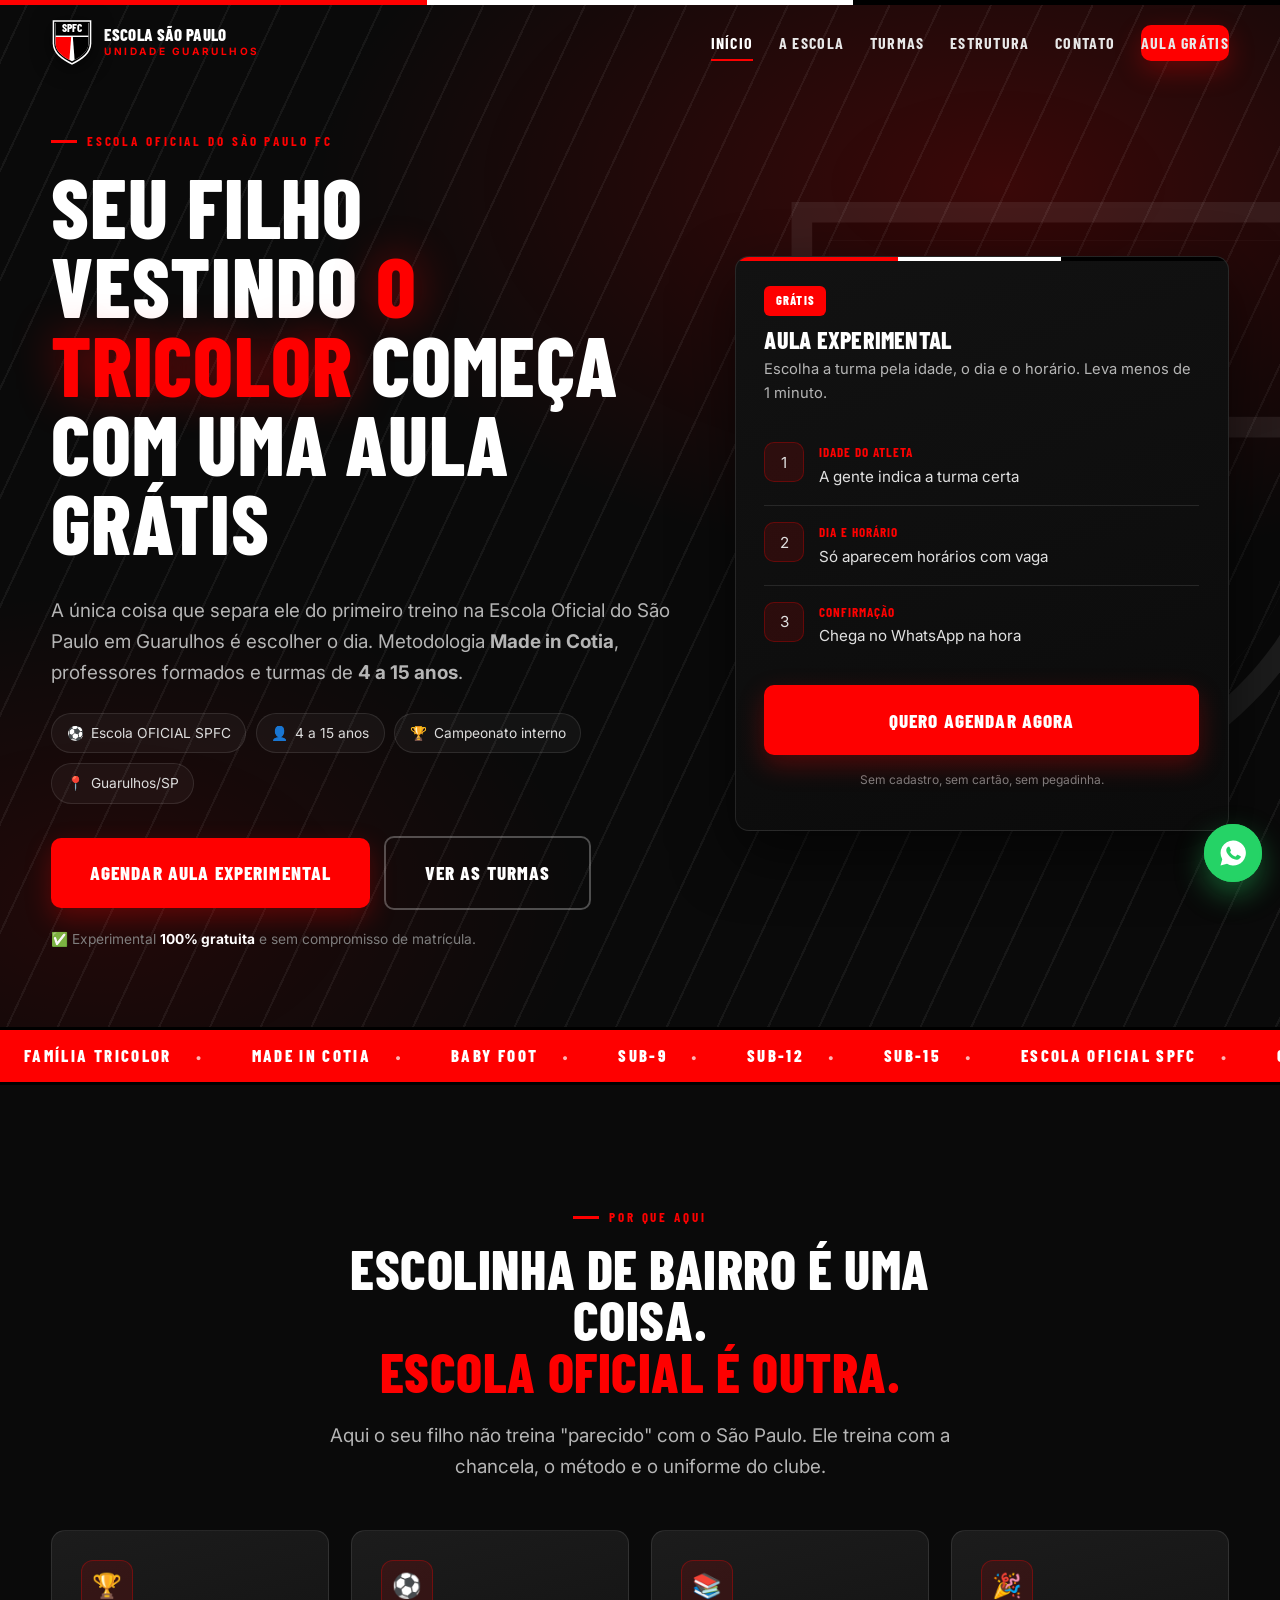
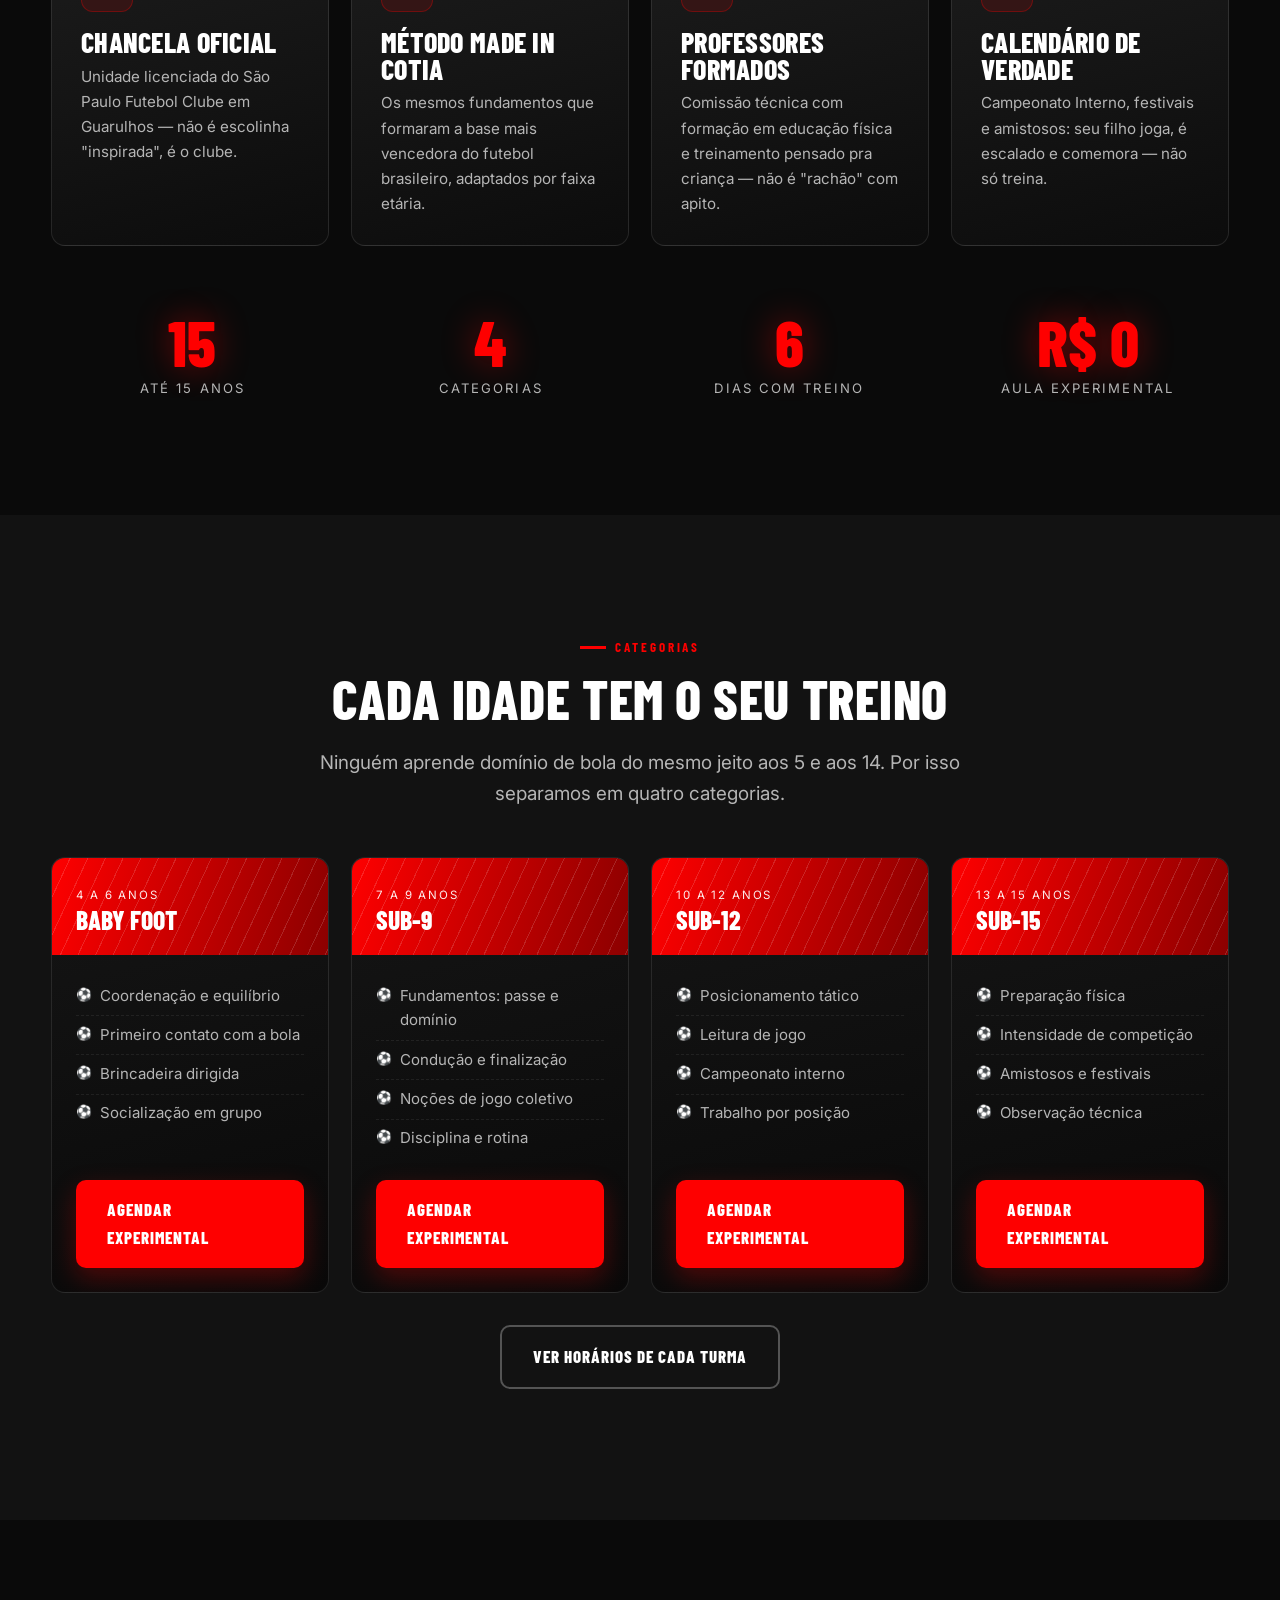
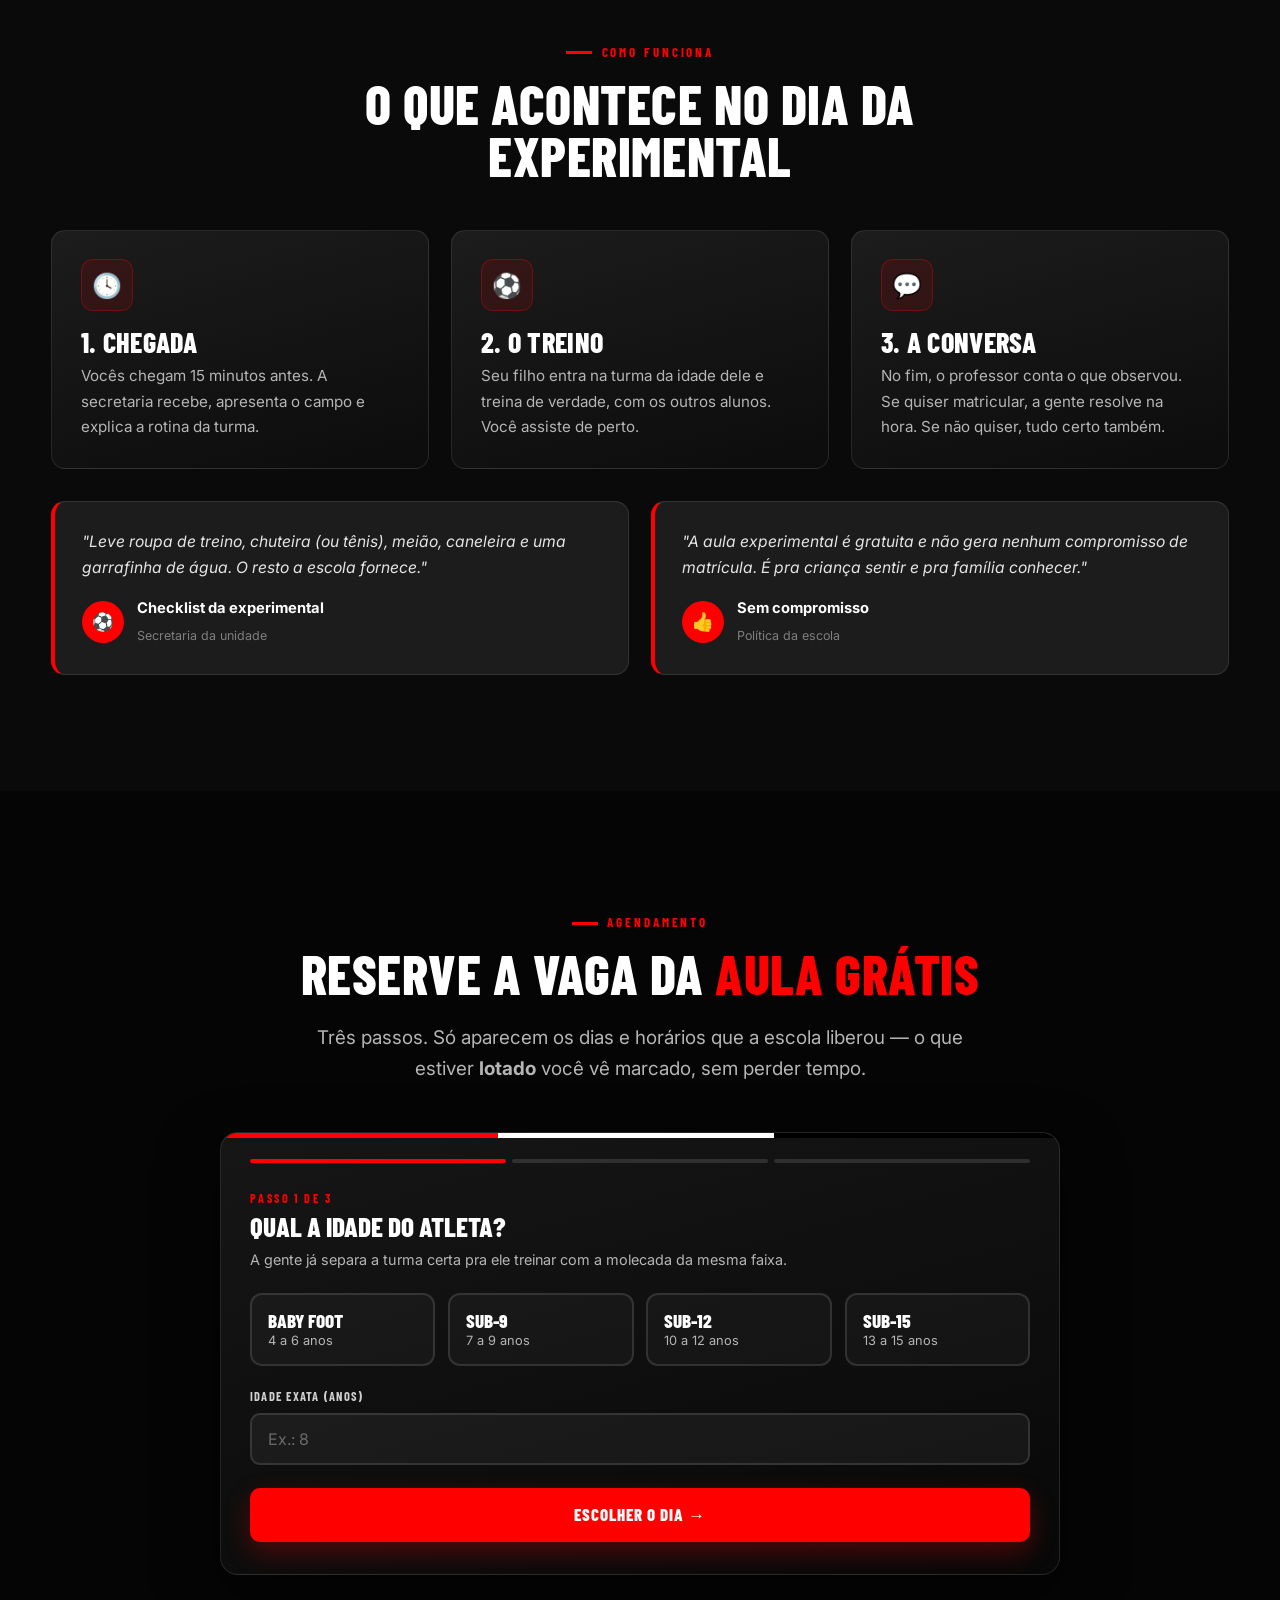
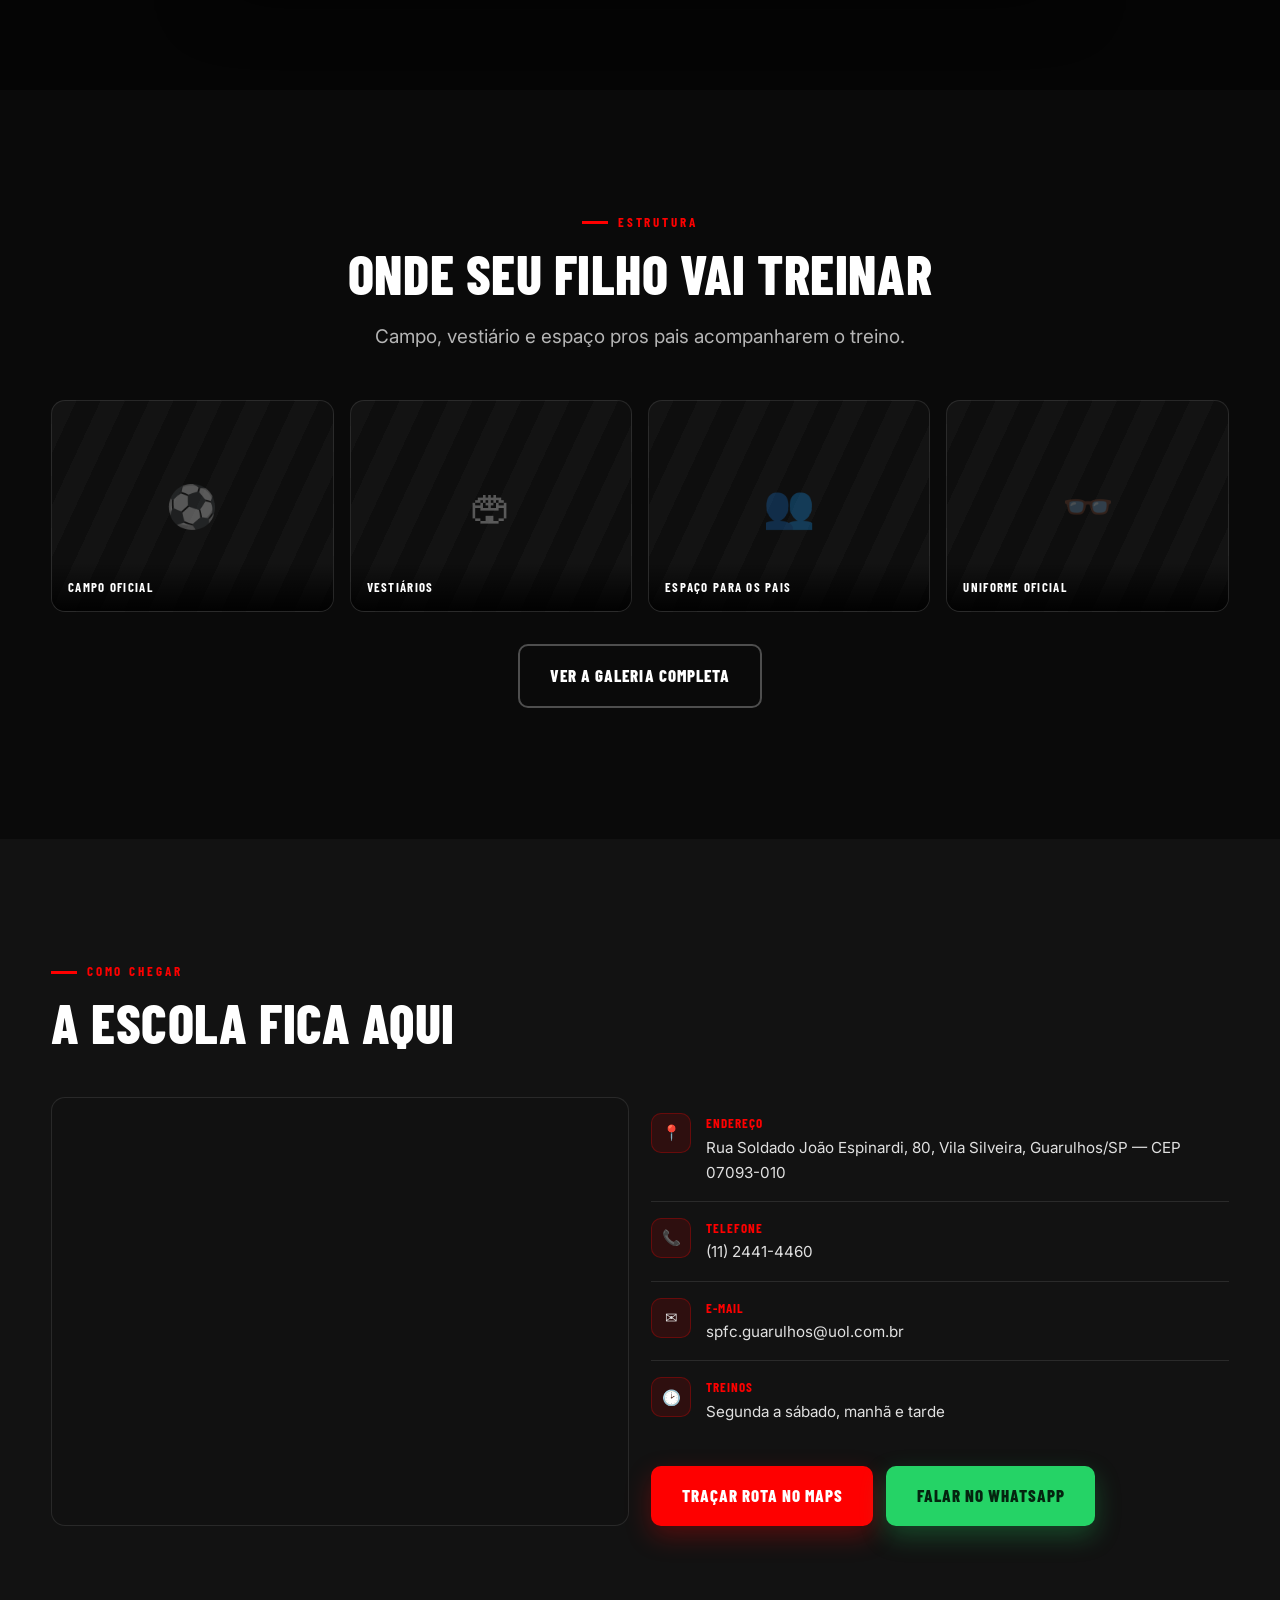
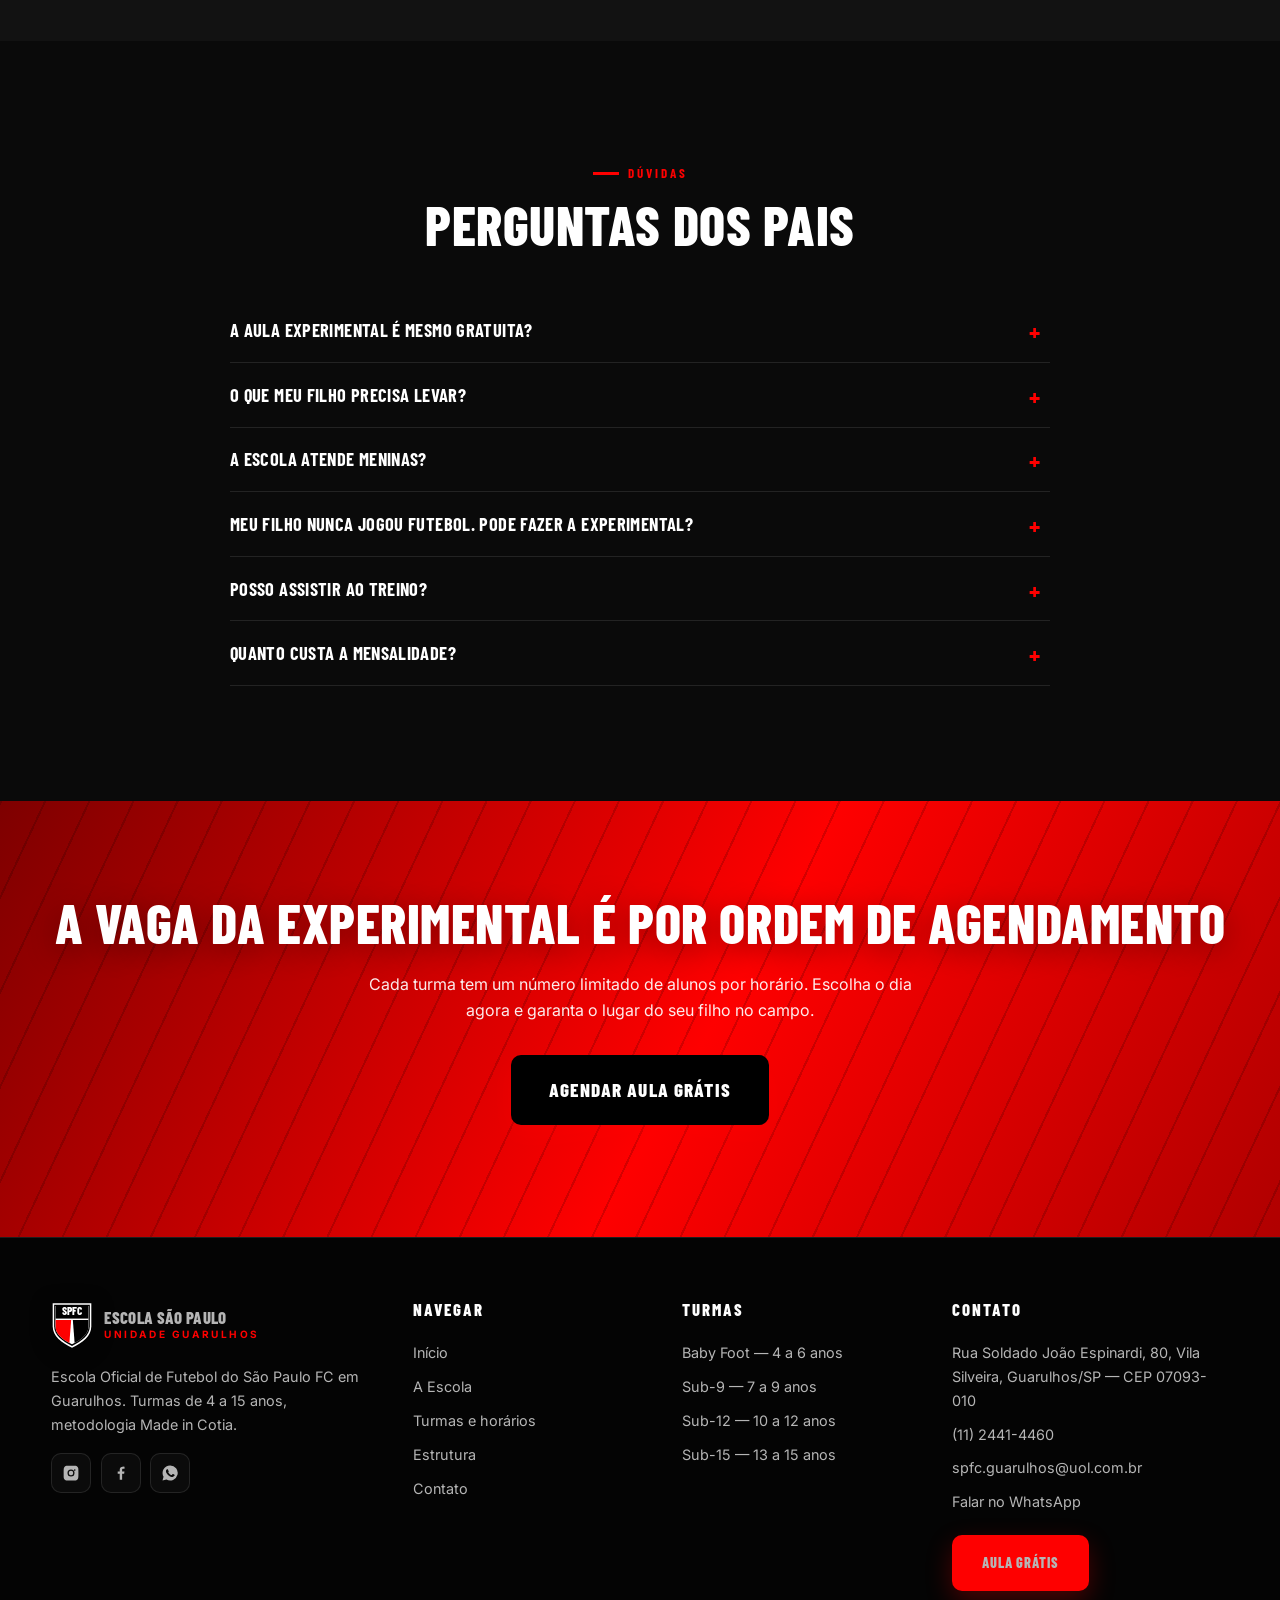
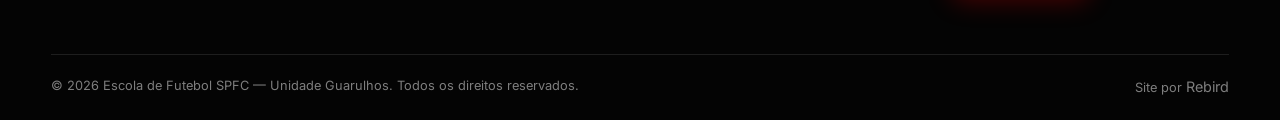
==== index.html @ 755438bb "Site SPFC Guarulhos: LP de conversao + agendamento de aula experimental - Identidade tricolor extrai" ====
<!DOCTYPE html>
<html lang="pt-BR">
<head>
<meta charset="UTF-8">
<meta name="viewport" content="width=device-width, initial-scale=1">
<title>Escola de Futebol SPFC Guarulhos | Aula Experimental Grátis</title>
<meta name="description" content="Escola Oficial de Futebol do São Paulo FC em Guarulhos. Turmas de 4 a 15 anos, metodologia Made in Cotia. Agende a aula experimental gratuita em 1 minuto.">
<link rel="canonical" href="https://spfcguarulhos.com.br/">
<meta name="robots" content="index, follow">
<meta name="theme-color" content="#FE0000">

<meta property="og:type" content="website">
<meta property="og:locale" content="pt_BR">
<meta property="og:site_name" content="Escola de Futebol SPFC — Guarulhos">
<meta property="og:title" content="Aula experimental grátis na Escola Oficial do São Paulo FC">
<meta property="og:description" content="Turmas de 4 a 15 anos em Guarulhos. Agende a experimental gratuita e traga seu filho pra treinar com a metodologia do São Paulo.">
<meta property="og:url" content="https://spfcguarulhos.com.br/">
<meta property="og:image" content="https://spfcguarulhos.com.br/assets/img/og.png">
<meta name="twitter:card" content="summary_large_image">

<link rel="icon" href="assets/img/escudo.svg" type="image/svg+xml">
<link rel="apple-touch-icon" href="assets/img/escudo.svg">

<link rel="preconnect" href="https://fonts.googleapis.com">
<link rel="preconnect" href="https://fonts.gstatic.com" crossorigin>
<link href="https://fonts.googleapis.com/css2?family=Barlow+Condensed:wght@600;700;800&family=Inter:wght@400;500;600;700&display=swap" rel="stylesheet">
<link rel="stylesheet" href="assets/css/style.css">

<script type="application/ld+json">
{
  "@context":"https://schema.org",
  "@type":"SportsActivityLocation",
  "name":"Escola de Futebol SPFC — Unidade Guarulhos",
  "description":"Escola Oficial de Futebol do São Paulo FC em Guarulhos, com turmas de 4 a 15 anos e metodologia Made in Cotia.",
  "url":"https://spfcguarulhos.com.br/",
  "image":"https://spfcguarulhos.com.br/assets/img/og.png",
  "address":{"@type":"PostalAddress","streetAddress":"Rua Soldado João Espinardi, 80","addressLocality":"Guarulhos","addressRegion":"SP","postalCode":"07093-010","addressCountry":"BR"},
  "areaServed":"Guarulhos, SP",
  "sameAs":["https://www.instagram.com/spfc.guarulhos/","https://www.facebook.com/spfc.escoladefutebol.3/"],
  "makesOffer":{"@type":"Offer","name":"Aula experimental gratuita","price":"0","priceCurrency":"BRL"}
}
</script>
</head>
<body>

<!-- Escudo SPFC (símbolo reutilizável) -->
<svg width="0" height="0" style="position:absolute" aria-hidden="true" focusable="false"><defs>
<symbol id="crest" viewBox="0 0 200 224">
  <clipPath id="crestIn"><path d="M21 19h158v97c0 37-35 65-79 85-44-20-79-48-79-85V19Z"/></clipPath>
  <path d="M8 6h184v110c0 46-40 78-92 102C48 194 8 162 8 116V6Z" fill="#fff"/>
  <path d="M15 13h170v103c0 41-37 71-85 93-48-22-85-52-85-93V13Z" fill="#000"/>
  <path d="M21 19h158v97c0 37-35 65-79 85-44-20-79-48-79-85V19Z" fill="#fff"/>
  <g clip-path="url(#crestIn)">
    <polygon points="10,86 96,86 84,240 -12,240" fill="#FE0000"/>
    <polygon points="104,86 190,86 212,240 116,240" fill="#000"/>
    <rect x="8" y="10" width="184" height="69" fill="#000"/>
  </g>
  <text x="100" y="64" text-anchor="middle" font-family="Barlow Condensed,Arial Narrow,Impact,sans-serif" font-weight="800" font-size="54" fill="#fff">SPFC</text>
</symbol>
</defs></svg>

<header class="header">
  <div class="tricolor"><i></i><i></i><i></i></div>
  <div class="wrap bar">
    <a class="brand" href="index.html" aria-label="Escola de Futebol SPFC Guarulhos">
      <svg viewBox="0 0 200 224" role="img" aria-hidden="true"><use href="#crest"/></svg>
      <span><b>Escola São Paulo</b><small>Unidade Guarulhos</small></span>
    </a>
    <nav class="nav" id="nav">
      <a href="index.html" aria-current="page">Início</a>
      <a href="a-escola.html">A Escola</a>
      <a href="turmas.html">Turmas</a>
      <a href="estrutura.html">Estrutura</a>
      <a href="contato.html">Contato</a>
      <a class="btn" href="#agendar">Aula grátis</a>
    </nav>
    <button class="burger" aria-label="Abrir menu" aria-expanded="false" aria-controls="nav"><span></span><span></span><span></span></button>
  </div>
</header>

<!-- ================= HERO ================= -->
<section class="hero">
  <div class="hero-stripes"></div>
  <svg class="hero-crest" viewBox="0 0 200 224" aria-hidden="true"><use href="#crest"/></svg>
  <div class="wrap">
    <div>
      <span class="eyebrow">Escola oficial do São Paulo FC</span>
      <h1 data-split>Seu filho vestindo <span class="hl">o tricolor</span> começa com uma aula grátis</h1>
      <p class="lead">A única coisa que separa ele do primeiro treino na Escola Oficial do São Paulo em Guarulhos é escolher o dia. Metodologia <b>Made in Cotia</b>, professores formados e turmas de <b>4 a 15 anos</b>.</p>
      <div class="hero-badges">
        <span class="badge"><b>&#9917;</b> Escola OFICIAL SPFC</span>
        <span class="badge"><b>&#128100;</b> 4 a 15 anos</span>
        <span class="badge"><b>&#127942;</b> Campeonato interno</span>
        <span class="badge"><b>&#128205;</b> <span data-fill="cidade">Guarulhos/SP</span></span>
      </div>
      <div class="hero-cta">
        <a class="btn btn-lg btn-pulse" href="#agendar">Agendar aula experimental</a>
        <a class="btn btn-ghost btn-lg" href="turmas.html">Ver as turmas</a>
      </div>
      <p class="hero-note">&#9989; Experimental <b style="color:#fff">100% gratuita</b> e sem compromisso de matrícula.</p>
    </div>

    <aside class="quickcard rv">
      <span class="free-tag">Grátis</span>
      <h3>Aula experimental</h3>
      <p class="sub">Escolha a turma pela idade, o dia e o horário. Leva menos de 1 minuto.</p>
      <ul class="info-list" style="margin-bottom:1.3rem">
        <li><span class="ic">1</span><span><b>Idade do atleta</b><span>A gente indica a turma certa</span></span></li>
        <li><span class="ic">2</span><span><b>Dia e horário</b><span>Só aparecem horários com vaga</span></span></li>
        <li><span class="ic">3</span><span><b>Confirmação</b><span>Chega no WhatsApp na hora</span></span></li>
      </ul>
      <a class="btn btn-block btn-lg" href="#agendar">Quero agendar agora</a>
      <p class="privacy">Sem cadastro, sem cartão, sem pegadinha.</p>
    </aside>
  </div>
</section>

<div class="marquee" aria-hidden="true"><div>
  <span>Família Tricolor</span><span>Made in Cotia</span><span>Baby Foot</span><span>Sub-9</span><span>Sub-12</span><span>Sub-15</span><span>Escola Oficial SPFC</span><span>Guarulhos</span>
</div></div>

<!-- ================= POR QUE ================= -->
<section class="section" id="escola">
  <div class="wrap">
    <div class="head center rv">
      <span class="eyebrow">Por que aqui</span>
      <h2>Escolinha de bairro é uma coisa.<br><span class="txt-red">Escola oficial é outra.</span></h2>
      <p class="lead">Aqui o seu filho não treina "parecido" com o São Paulo. Ele treina com a chancela, o método e o uniforme do clube.</p>
    </div>
    <div class="grid g-4">
      <article class="card rv"><div class="ico">&#127942;</div><h3>Chancela oficial</h3><p>Unidade licenciada do São Paulo Futebol Clube em Guarulhos — não é escolinha "inspirada", é o clube.</p></article>
      <article class="card rv rv-d1"><div class="ico">&#9917;</div><h3>Método Made in Cotia</h3><p>Os mesmos fundamentos que formaram a base mais vencedora do futebol brasileiro, adaptados por faixa etária.</p></article>
      <article class="card rv rv-d2"><div class="ico">&#128218;</div><h3>Professores formados</h3><p>Comissão técnica com formação em educação física e treinamento pensado pra criança — não é "rachão" com apito.</p></article>
      <article class="card rv rv-d3"><div class="ico">&#127881;</div><h3>Calendário de verdade</h3><p>Campeonato Interno, festivais e amistosos: seu filho joga, é escalado e comemora — não só treina.</p></article>
    </div>

    <div class="stats mt-2 rv" style="margin-top:4rem">
      <div class="stat"><b data-count="15" data-suffix="">15</b><span>Até 15 anos</span></div>
      <div class="stat"><b data-count="4">4</b><span>Categorias</span></div>
      <div class="stat"><b data-count="6">6</b><span>Dias com treino</span></div>
      <div class="stat"><b>R$ 0</b><span>Aula experimental</span></div>
    </div>
  </div>
</section>

<!-- ================= TURMAS ================= -->
<section class="section section-alt" id="turmas">
  <div class="wrap">
    <div class="head center rv">
      <span class="eyebrow">Categorias</span>
      <h2>Cada idade tem o seu treino</h2>
      <p class="lead">Ninguém aprende domínio de bola do mesmo jeito aos 5 e aos 14. Por isso separamos em quatro categorias.</p>
    </div>
    <div class="grid g-4">
      <article class="turma rv">
        <div class="turma-top"><small>4 a 6 anos</small><b>Baby Foot</b></div>
        <div class="turma-body"><ul>
          <li>Coordenação e equilíbrio</li><li>Primeiro contato com a bola</li><li>Brincadeira dirigida</li><li>Socialização em grupo</li>
        </ul></div>
        <div class="turma-foot"><a class="btn btn-block" href="#agendar">Agendar experimental</a></div>
      </article>
      <article class="turma rv rv-d1">
        <div class="turma-top"><small>7 a 9 anos</small><b>Sub-9</b></div>
        <div class="turma-body"><ul>
          <li>Fundamentos: passe e domínio</li><li>Condução e finalização</li><li>Noções de jogo coletivo</li><li>Disciplina e rotina</li>
        </ul></div>
        <div class="turma-foot"><a class="btn btn-block" href="#agendar">Agendar experimental</a></div>
      </article>
      <article class="turma rv rv-d2">
        <div class="turma-top"><small>10 a 12 anos</small><b>Sub-12</b></div>
        <div class="turma-body"><ul>
          <li>Posicionamento tático</li><li>Leitura de jogo</li><li>Campeonato interno</li><li>Trabalho por posição</li>
        </ul></div>
        <div class="turma-foot"><a class="btn btn-block" href="#agendar">Agendar experimental</a></div>
      </article>
      <article class="turma rv rv-d3">
        <div class="turma-top"><small>13 a 15 anos</small><b>Sub-15</b></div>
        <div class="turma-body"><ul>
          <li>Preparação física</li><li>Intensidade de competição</li><li>Amistosos e festivais</li><li>Observação técnica</li>
        </ul></div>
        <div class="turma-foot"><a class="btn btn-block" href="#agendar">Agendar experimental</a></div>
      </article>
    </div>
    <p class="center rv" style="margin-top:2rem"><a href="turmas.html" class="btn btn-ghost">Ver horários de cada turma</a></p>
  </div>
</section>

<!-- ================= COMO FUNCIONA ================= -->
<section class="section">
  <div class="wrap">
    <div class="head center rv">
      <span class="eyebrow">Como funciona</span>
      <h2>O que acontece no dia da experimental</h2>
    </div>
    <div class="grid g-3">
      <article class="card rv"><div class="ico">&#128339;</div><h3>1. Chegada</h3><p>Vocês chegam 15 minutos antes. A secretaria recebe, apresenta o campo e explica a rotina da turma.</p></article>
      <article class="card rv rv-d1"><div class="ico">&#9917;</div><h3>2. O treino</h3><p>Seu filho entra na turma da idade dele e treina de verdade, com os outros alunos. Você assiste de perto.</p></article>
      <article class="card rv rv-d2"><div class="ico">&#128172;</div><h3>3. A conversa</h3><p>No fim, o professor conta o que observou. Se quiser matricular, a gente resolve na hora. Se não quiser, tudo certo também.</p></article>
    </div>
    <div class="grid g-2 rv" style="margin-top:2rem">
      <div class="quote"><p>"Leve roupa de treino, chuteira (ou tênis), meião, caneleira e uma garrafinha de água. O resto a escola fornece."</p><footer><span class="av">&#9917;</span><span><b>Checklist da experimental</b><small>Secretaria da unidade</small></span></footer></div>
      <div class="quote"><p>"A aula experimental é gratuita e não gera nenhum compromisso de matrícula. É pra criança sentir e pra família conhecer."</p><footer><span class="av">&#128077;</span><span><b>Sem compromisso</b><small>Política da escola</small></span></footer></div>
    </div>
  </div>
</section>

<!-- ================= AGENDAMENTO ================= -->
<section class="section section-black" id="agendar">
  <div class="wrap">
    <div class="head center rv">
      <span class="eyebrow">Agendamento</span>
      <h2>Reserve a vaga da <span class="txt-red">aula grátis</span></h2>
      <p class="lead">Três passos. Só aparecem os dias e horários que a escola liberou — o que estiver <b>lotado</b> você vê marcado, sem perder tempo.</p>
    </div>
    <div class="booking rv" data-booking></div>
  </div>
</section>

<!-- ================= ESTRUTURA ================= -->
<section class="section">
  <div class="wrap">
    <div class="head center rv">
      <span class="eyebrow">Estrutura</span>
      <h2>Onde seu filho vai treinar</h2>
      <p class="lead">Campo, vestiário e espaço pros pais acompanharem o treino.</p>
    </div>
    <div class="gal rv">
      <figure><span class="ph">&#9917;</span><figcaption>Campo oficial</figcaption></figure>
      <figure><span class="ph">&#127967;</span><figcaption>Vestiários</figcaption></figure>
      <figure><span class="ph">&#128101;</span><figcaption>Espaço para os pais</figcaption></figure>
      <figure><span class="ph">&#128083;</span><figcaption>Uniforme oficial</figcaption></figure>
    </div>
    <p class="center rv" style="margin-top:2rem"><a href="estrutura.html" class="btn btn-ghost">Ver a galeria completa</a></p>
  </div>
</section>

<!-- ================= COMO CHEGAR ================= -->
<section class="section section-alt" id="chegar">
  <div class="wrap">
    <div class="head rv">
      <span class="eyebrow">Como chegar</span>
      <h2>A escola fica aqui</h2>
    </div>
    <div class="grid g-2 rv">
      <div class="map-box" data-map></div>
      <div>
        <ul class="info-list">
          <li><span class="ic">&#128205;</span><span><b>Endereço</b><span data-fill="endereco-full"></span></span></li>
          <li><span class="ic">&#128222;</span><span><b>Telefone</b><span data-fill="telefone"></span></span></li>
          <li><span class="ic">&#9993;</span><span><b>E-mail</b><span data-fill="email"></span></span></li>
          <li><span class="ic">&#128337;</span><span><b>Treinos</b><span>Segunda a sábado, manhã e tarde</span></span></li>
        </ul>
        <div style="display:flex;gap:.8rem;flex-wrap:wrap;margin-top:1.6rem">
          <a class="btn" data-href="maps" target="_blank" rel="noopener">Traçar rota no Maps</a>
          <a class="btn btn-wa" data-wa="Olá! Vim pelo site e quero saber como chegar na escola." target="_blank" rel="noopener">Falar no WhatsApp</a>
        </div>
      </div>
    </div>
  </div>
</section>

<!-- ================= FAQ ================= -->
<section class="section">
  <div class="wrap" style="max-width:820px">
    <div class="head center rv">
      <span class="eyebrow">Dúvidas</span>
      <h2>Perguntas dos pais</h2>
    </div>
    <div class="rv">
      <div class="faq-item"><button class="faq-q" aria-expanded="false">A aula experimental é mesmo gratuita?</button><div class="faq-a"><p>É. Você não paga nada pela experimental e não precisa se matricular depois. A ideia é a criança sentir o treino e a família conhecer a estrutura antes de decidir.</p></div></div>
      <div class="faq-item"><button class="faq-q" aria-expanded="false">O que meu filho precisa levar?</button><div class="faq-a"><p>Roupa de treino, chuteira (ou tênis, se ainda não tiver), meião, caneleira e uma garrafinha de água. Cheguem 15 minutos antes do horário marcado.</p></div></div>
      <div class="faq-item"><button class="faq-q" aria-expanded="false">A escola atende meninas?</button><div class="faq-a"><p>Sim. As turmas são mistas por faixa etária, de 4 a 15 anos.</p></div></div>
      <div class="faq-item"><button class="faq-q" aria-expanded="false">Meu filho nunca jogou futebol. Pode fazer a experimental?</button><div class="faq-a"><p>Pode e deve. Boa parte dos alunos começa do zero — principalmente no Baby Foot e no Sub-9. O treino é adaptado ao nível de cada turma.</p></div></div>
      <div class="faq-item"><button class="faq-q" aria-expanded="false">Posso assistir ao treino?</button><div class="faq-a"><p>Sim, existe espaço reservado para os responsáveis acompanharem. No dia da experimental a gente recomenda que você fique — depois o professor conversa com você sobre o que observou.</p></div></div>
      <div class="faq-item"><button class="faq-q" aria-expanded="false">Quanto custa a mensalidade?</button><div class="faq-a"><p>Os valores e planos são apresentados na secretaria, junto com os horários disponíveis para a turma do seu filho. Chame no WhatsApp que a gente te passa tudo direitinho.</p></div></div>
    </div>
  </div>
</section>

<!-- ================= CTA FINAL ================= -->
<section class="cta-final">
  <div class="wrap rv">
    <h2>A vaga da experimental é por ordem de agendamento</h2>
    <p>Cada turma tem um número limitado de alunos por horário. Escolha o dia agora e garanta o lugar do seu filho no campo.</p>
    <p style="margin-top:2rem"><a class="btn btn-lg" style="background:#000" href="#agendar">Agendar aula grátis</a></p>
  </div>
</section>

<!-- ================= FOOTER ================= -->
<footer class="footer">
  <div class="wrap">
    <div class="footer-grid">
      <div>
        <a class="brand" href="index.html" style="margin-bottom:1rem">
          <svg viewBox="0 0 200 224" aria-hidden="true"><use href="#crest"/></svg>
          <span><b>Escola São Paulo</b><small>Unidade Guarulhos</small></span>
        </a>
        <p>Escola Oficial de Futebol do São Paulo FC em Guarulhos. Turmas de 4 a 15 anos, metodologia Made in Cotia.</p>
        <div class="socials">
          <a data-href="instagram" target="_blank" rel="noopener" aria-label="Instagram"><svg viewBox="0 0 24 24"><path d="M12 2.2c3.2 0 3.6 0 4.9.1 1.2.1 1.8.2 2.2.4.6.2 1 .5 1.4.9.4.4.7.8.9 1.4.2.4.4 1 .4 2.2.1 1.3.1 1.7.1 4.9s0 3.6-.1 4.9c-.1 1.2-.2 1.8-.4 2.2-.2.6-.5 1-.9 1.4-.4.4-.8.7-1.4.9-.4.2-1 .4-2.2.4-1.3.1-1.7.1-4.9.1s-3.6 0-4.9-.1c-1.2-.1-1.8-.2-2.2-.4-.6-.2-1-.5-1.4-.9-.4-.4-.7-.8-.9-1.4-.2-.4-.4-1-.4-2.2C2.2 15.6 2.2 15.2 2.2 12s0-3.6.1-4.9c.1-1.2.2-1.8.4-2.2.2-.6.5-1 .9-1.4.4-.4.8-.7 1.4-.9.4-.2 1-.4 2.2-.4C8.4 2.2 8.8 2.2 12 2.2zm0 5.1A4.7 4.7 0 1 0 16.7 12 4.7 4.7 0 0 0 12 7.3zm0 7.7A3 3 0 1 1 15 12a3 3 0 0 1-3 3zm5-8a1.1 1.1 0 1 0 1.1 1.1A1.1 1.1 0 0 0 17 7z"/></svg></a>
          <a data-href="facebook" target="_blank" rel="noopener" aria-label="Facebook"><svg viewBox="0 0 24 24"><path d="M13.5 21v-8h2.7l.4-3.1h-3.1V7.9c0-.9.25-1.5 1.55-1.5h1.65V3.6A22 22 0 0 0 14.3 3.5c-2.4 0-4 1.45-4 4.1v2.3H7.6V13h2.7v8z"/></svg></a>
          <a data-wa="Olá! Vim pelo site e quero agendar a aula experimental." target="_blank" rel="noopener" aria-label="WhatsApp"><svg viewBox="0 0 24 24"><path d="M12 2a10 10 0 0 0-8.6 15L2 22l5.2-1.4A10 10 0 1 0 12 2zm5.4 14.1c-.2.6-1.3 1.2-1.8 1.2s-1.1.3-3.6-.8-4-3.6-4.2-3.8-1.2-1.6-1.2-3 .8-2.1 1-2.4.5-.3.7-.3h.5c.2 0 .4 0 .6.5s.8 2 .9 2.1.1.3 0 .5-.2.4-.4.6-.3.4-.1.7.7 1.2 1.6 2c1.1.9 2 1.2 2.3 1.3s.4.1.6-.1.7-.8.9-1.1.4-.2.6-.1 1.6.8 1.9.9.4.2.5.3 0 .6-.2 1.2z"/></svg></a>
        </div>
      </div>
      <div>
        <h4>Navegar</h4>
        <ul>
          <li><a href="index.html">Início</a></li>
          <li><a href="a-escola.html">A Escola</a></li>
          <li><a href="turmas.html">Turmas e horários</a></li>
          <li><a href="estrutura.html">Estrutura</a></li>
          <li><a href="contato.html">Contato</a></li>
        </ul>
      </div>
      <div>
        <h4>Turmas</h4>
        <ul>
          <li><a href="turmas.html#baby">Baby Foot — 4 a 6 anos</a></li>
          <li><a href="turmas.html#sub9">Sub-9 — 7 a 9 anos</a></li>
          <li><a href="turmas.html#sub12">Sub-12 — 10 a 12 anos</a></li>
          <li><a href="turmas.html#sub15">Sub-15 — 13 a 15 anos</a></li>
        </ul>
      </div>
      <div>
        <h4>Contato</h4>
        <ul>
          <li><span data-fill="endereco-full"></span></li>
          <li><a data-href="tel"><span data-fill="telefone"></span></a></li>
          <li><a data-href="email"><span data-fill="email"></span></a></li>
          <li><a data-wa="Olá! Vim pelo site da escola." target="_blank" rel="noopener">Falar no WhatsApp</a></li>
        </ul>
        <p style="margin-top:1rem"><a class="btn" href="#agendar">Aula grátis</a></p>
      </div>
    </div>
    <div class="copy">
      <span>&copy; <span data-fill="ano"></span> Escola de Futebol SPFC — Unidade Guarulhos. Todos os direitos reservados.</span>
      <span>Site por <a href="https://rebird.com.br" target="_blank" rel="noopener">Rebird</a></span>
    </div>
  </div>
</footer>

<a class="wa-float" data-wa="Olá! Vim pelo site e quero agendar a aula experimental gratuita." target="_blank" rel="noopener" aria-label="Falar no WhatsApp">
  <svg viewBox="0 0 24 24"><path d="M12 2a10 10 0 0 0-8.6 15L2 22l5.2-1.4A10 10 0 1 0 12 2zm5.4 14.1c-.2.6-1.3 1.2-1.8 1.2s-1.1.3-3.6-.8-4-3.6-4.2-3.8-1.2-1.6-1.2-3 .8-2.1 1-2.4.5-.3.7-.3h.5c.2 0 .4 0 .6.5s.8 2 .9 2.1.1.3 0 .5-.2.4-.4.6-.3.4-.1.7.7 1.2 1.6 2c1.1.9 2 1.2 2.3 1.3s.4.1.6-.1.7-.8.9-1.1.4-.2.6-.1 1.6.8 1.9.9.4.2.5.3 0 .6-.2 1.2z"/></svg>
</a>

<script src="assets/js/config.js"></script>
<script src="assets/js/main.js"></script>
<script src="assets/js/booking.js"></script>
</body>
</html>
---- assets/css/style.css ----
/* ============================================================
   ESCOLA DE FUTEBOL SPFC — UNIDADE GUARULHOS
   Identidade tricolor: vermelho #FE0000 / branco / preto
   ============================================================ */

:root{
  --red:#FE0000;
  --red-dark:#C40000;
  --red-glow:rgba(254,0,0,.45);
  --black:#000000;
  --ink:#0A0A0A;
  --ink-2:#121212;
  --ink-3:#1C1C1C;
  --line:rgba(255,255,255,.10);
  --white:#FFFFFF;
  --mute:#B5B5B5;
  --mute-2:#7E7E7E;
  --ok:#22C55E;

  --ff-display:"Barlow Condensed","Arial Narrow",Impact,sans-serif;
  --ff-body:Inter,-apple-system,"Segoe UI",Roboto,Arial,sans-serif;

  --wrap:1180px;
  --r:14px;
  --r-sm:10px;
  --shadow:0 24px 60px rgba(0,0,0,.55);
  --header-h:76px;
}

*{box-sizing:border-box}
html{scroll-behavior:smooth}
body{
  margin:0;
  background:var(--ink);
  color:var(--white);
  font-family:var(--ff-body);
  font-size:16px;
  line-height:1.65;
  -webkit-font-smoothing:antialiased;
  overflow-x:hidden;
}
img{max-width:100%;display:block}
a{color:inherit;text-decoration:none}
button{font-family:inherit}
::selection{background:var(--red);color:#fff}

.wrap{width:min(var(--wrap),92vw);margin-inline:auto}
.center{text-align:center}
.mt-2{margin-top:2rem}
.hidden{display:none!important}

/* ---------- Tipografia ---------- */
h1,h2,h3,h4,.display{
  font-family:var(--ff-display);
  font-weight:800;
  text-transform:uppercase;
  line-height:.95;
  letter-spacing:.01em;
  margin:0 0 .4em;
}
h1{font-size:clamp(2.6rem,7vw,5.2rem)}
h2{font-size:clamp(2rem,4.6vw,3.4rem)}
h3{font-size:clamp(1.3rem,2.4vw,1.75rem)}
p{margin:0 0 1em}
.lead{font-size:clamp(1.02rem,1.6vw,1.18rem);color:var(--mute);max-width:62ch}
.txt-red{color:var(--red)}
.eyebrow{
  font-family:var(--ff-display);font-weight:700;text-transform:uppercase;
  letter-spacing:.22em;font-size:.82rem;color:var(--red);
  display:inline-flex;align-items:center;gap:.6rem;margin-bottom:.9rem;
}
.eyebrow::before{content:"";width:26px;height:3px;background:var(--red);display:block}

/* ---------- Faixa tricolor ---------- */
.tricolor{height:5px;width:100%;display:flex}
.tricolor i{flex:1;display:block}
.tricolor i:nth-child(1){background:var(--red)}
.tricolor i:nth-child(2){background:var(--white)}
.tricolor i:nth-child(3){background:var(--black)}

/* ---------- Botões ---------- */
.btn{
  --bg:var(--red);--fg:#fff;
  display:inline-flex;align-items:center;justify-content:center;gap:.6rem;
  background:var(--bg);color:var(--fg);
  font-family:var(--ff-display);font-weight:800;text-transform:uppercase;
  letter-spacing:.06em;font-size:1.06rem;
  padding:1rem 1.9rem;border:0;border-radius:var(--r-sm);cursor:pointer;
  position:relative;overflow:hidden;isolation:isolate;
  transition:transform .18s ease,box-shadow .25s ease,background .2s ease;
  box-shadow:0 10px 26px rgba(254,0,0,.28);
}
.btn::after{
  content:"";position:absolute;inset:0;z-index:-1;
  background:linear-gradient(120deg,transparent 20%,rgba(255,255,255,.35) 50%,transparent 80%);
  transform:translateX(-120%);
}
.btn:hover::after{animation:shine .75s ease}
.btn:hover{transform:translateY(-3px);box-shadow:0 16px 36px rgba(254,0,0,.42)}
.btn:active{transform:translateY(-1px)}
@keyframes shine{to{transform:translateX(120%)}}

.btn-ghost{--bg:transparent;--fg:#fff;border:2px solid rgba(255,255,255,.28);box-shadow:none}
.btn-ghost:hover{border-color:#fff;background:rgba(255,255,255,.06);box-shadow:none}
.btn-wa{--bg:#25D366;--fg:#04240F;box-shadow:0 10px 26px rgba(37,211,102,.28)}
.btn-wa:hover{box-shadow:0 16px 36px rgba(37,211,102,.4)}
.btn-lg{padding:1.2rem 2.4rem;font-size:1.2rem}
.btn-block{width:100%}
.btn[disabled]{opacity:.45;cursor:not-allowed;transform:none!important;box-shadow:none}

.btn-pulse{animation:pulse 2.6s ease-in-out infinite}
@keyframes pulse{
  0%,100%{box-shadow:0 10px 26px rgba(254,0,0,.28),0 0 0 0 var(--red-glow)}
  50%{box-shadow:0 10px 26px rgba(254,0,0,.28),0 0 0 14px rgba(254,0,0,0)}
}

/* ---------- Header ---------- */
.header{
  position:fixed;inset:0 0 auto 0;z-index:80;
  transition:background .3s ease,box-shadow .3s ease,backdrop-filter .3s;
  border-bottom:1px solid transparent;
}
.header.is-stuck{
  background:rgba(8,8,8,.9);backdrop-filter:blur(14px);
  border-bottom-color:var(--line);box-shadow:0 10px 30px rgba(0,0,0,.5);
}
.header .bar{display:flex;align-items:center;gap:1.4rem;height:var(--header-h)}
.brand{display:flex;align-items:center;gap:.7rem;margin-right:auto}
.brand svg{width:42px;height:auto;filter:drop-shadow(0 4px 10px rgba(0,0,0,.6))}
.brand b{
  font-family:var(--ff-display);font-weight:800;text-transform:uppercase;
  font-size:1.05rem;line-height:1;letter-spacing:.02em;display:block;
}
.brand small{
  display:block;font-size:.63rem;letter-spacing:.24em;color:var(--red);
  text-transform:uppercase;font-weight:700;
}
.nav{display:flex;align-items:center;gap:1.6rem}
.nav a{
  font-family:var(--ff-display);font-weight:700;text-transform:uppercase;
  letter-spacing:.08em;font-size:1rem;color:#E8E8E8;position:relative;padding:.3rem 0;
}
.nav a::after{
  content:"";position:absolute;left:0;bottom:0;height:2px;width:0;background:var(--red);
  transition:width .25s ease;
}
.nav a:hover::after,.nav a[aria-current="page"]::after{width:100%}
.nav a[aria-current="page"]{color:#fff}
.nav .btn::after{display:none}
.burger{display:none;background:none;border:0;padding:.5rem;cursor:pointer}
.burger span{display:block;width:26px;height:2px;background:#fff;margin:5px 0;transition:.3s}
.burger.open span:nth-child(1){transform:translateY(7px) rotate(45deg)}
.burger.open span:nth-child(2){opacity:0}
.burger.open span:nth-child(3){transform:translateY(-7px) rotate(-45deg)}

/* ---------- Hero ---------- */
.hero{
  position:relative;min-height:100svh;display:flex;align-items:center;
  padding:calc(var(--header-h) + 3rem) 0 4rem;overflow:hidden;
  background:
    radial-gradient(1100px 620px at 78% 18%,rgba(254,0,0,.20),transparent 62%),
    radial-gradient(800px 520px at 8% 88%,rgba(254,0,0,.10),transparent 60%),
    var(--ink);
}
.hero-stripes{
  position:absolute;inset:-20% -30%;pointer-events:none;opacity:.055;
  background:repeating-linear-gradient(115deg,#fff 0 2px,transparent 2px 46px);
  animation:slide 26s linear infinite;
}
@keyframes slide{to{transform:translateX(46px)}}
.hero-crest{
  position:absolute;right:-6vw;top:50%;translate:0 -50%;
  width:min(46vw,620px);opacity:.07;pointer-events:none;
  animation:float 9s ease-in-out infinite;
}
@keyframes float{0%,100%{transform:translateY(-10px)}50%{transform:translateY(10px)}}
.hero .wrap{position:relative;z-index:2;display:grid;grid-template-columns:1.12fr .88fr;gap:3.4rem;align-items:center}
.hero h1 span.line{display:block}
.hero h1 .hl{color:var(--red);text-shadow:0 0 44px var(--red-glow)}
.hero-badges{display:flex;flex-wrap:wrap;gap:.6rem;margin:1.5rem 0 2rem}
.badge{
  display:inline-flex;align-items:center;gap:.45rem;
  border:1px solid var(--line);background:rgba(255,255,255,.04);
  padding:.5rem .9rem;border-radius:999px;font-size:.86rem;color:#DDD;
}
.badge b{color:var(--red)}
.hero-cta{display:flex;flex-wrap:wrap;gap:.9rem;align-items:center}
.hero-note{margin-top:1.2rem;font-size:.86rem;color:var(--mute-2);line-height:1.5}

/* Card de agendamento rápido no hero */
.quickcard{
  background:linear-gradient(160deg,var(--ink-2),#0B0B0B);
  border:1px solid var(--line);border-radius:var(--r);
  padding:1.8rem;box-shadow:var(--shadow);position:relative;overflow:hidden;
}
.quickcard::before{content:"";position:absolute;inset:0 0 auto 0;height:4px;background:linear-gradient(90deg,var(--red) 33%,#fff 33% 66%,#000 66%)}
.quickcard h3{font-size:1.5rem;margin-bottom:.35rem}
.quickcard .sub{color:var(--mute);font-size:.92rem;margin-bottom:1.3rem}
.free-tag{
  display:inline-block;background:var(--red);color:#fff;font-family:var(--ff-display);
  font-weight:800;text-transform:uppercase;letter-spacing:.1em;font-size:.78rem;
  padding:.3rem .7rem;border-radius:6px;margin-bottom:.8rem;
}

/* ---------- Marquee ---------- */
.marquee{
  background:var(--red);color:#fff;overflow:hidden;white-space:nowrap;
  border-top:3px solid #000;border-bottom:3px solid #000;
}
.marquee div{display:inline-block;padding:.75rem 0;animation:marq 26s linear infinite;will-change:transform}
.marquee span{
  font-family:var(--ff-display);font-weight:800;text-transform:uppercase;
  letter-spacing:.14em;font-size:1.05rem;padding:0 1.5rem;
}
.marquee span::after{content:"\25CF";margin-left:1.5rem;font-size:.55em;vertical-align:middle;opacity:.7}
@keyframes marq{to{transform:translateX(-50%)}}

/* ---------- Seções ---------- */
.section{padding:clamp(4rem,9vw,7.5rem) 0;position:relative}
.section-alt{background:var(--ink-2)}
.section-black{background:#050505}
.head{max-width:70ch;margin-bottom:3rem}
.head.center{margin-inline:auto;text-align:center}
.head.center .eyebrow{justify-content:center}
.head.center .lead{margin-inline:auto}

/* ---------- Grids e cards ---------- */
.grid{display:grid;gap:1.4rem}
.g-2{grid-template-columns:repeat(2,1fr)}
.g-3{grid-template-columns:repeat(3,1fr)}
.g-4{grid-template-columns:repeat(4,1fr)}

.card{
  background:linear-gradient(165deg,var(--ink-3),#0C0C0C);
  border:1px solid var(--line);border-radius:var(--r);padding:1.8rem;
  position:relative;overflow:hidden;transition:transform .3s ease,border-color .3s ease;
}
.card::after{
  content:"";position:absolute;left:0;top:0;height:100%;width:3px;
  background:var(--red);transform:scaleY(0);transform-origin:top;transition:transform .35s ease;
}
.card:hover{transform:translateY(-6px);border-color:rgba(254,0,0,.4)}
.card:hover::after{transform:scaleY(1)}
.card .ico{
  width:52px;height:52px;border-radius:12px;display:grid;place-items:center;
  background:rgba(254,0,0,.12);border:1px solid rgba(254,0,0,.3);margin-bottom:1.1rem;
  font-size:1.5rem;
}
.card h3{margin-bottom:.5rem}
.card p{color:var(--mute);font-size:.95rem;margin:0}

/* ---------- Números ---------- */
.stats{display:grid;grid-template-columns:repeat(4,1fr);gap:1rem;text-align:center}
.stat b{
  display:block;font-family:var(--ff-display);font-weight:800;
  font-size:clamp(2.6rem,6vw,4rem);line-height:1;color:var(--red);
  text-shadow:0 0 34px var(--red-glow);
}
.stat span{font-size:.82rem;text-transform:uppercase;letter-spacing:.16em;color:var(--mute)}

/* ---------- Turmas ---------- */
.turma{
  background:linear-gradient(165deg,#151515,#090909);
  border:1px solid var(--line);border-radius:var(--r);overflow:hidden;
  display:flex;flex-direction:column;transition:transform .3s ease,border-color .3s;
}
.turma:hover{transform:translateY(-6px);border-color:rgba(254,0,0,.45)}
.turma-top{padding:1.4rem 1.5rem;background:linear-gradient(100deg,var(--red),#8C0000);position:relative;overflow:hidden}
.turma-top::before{content:"";position:absolute;inset:0;background:repeating-linear-gradient(115deg,rgba(255,255,255,.14) 0 1px,transparent 1px 16px)}
.turma-top b{position:relative;font-family:var(--ff-display);font-weight:800;text-transform:uppercase;font-size:1.6rem;display:block;line-height:1}
.turma-top small{position:relative;text-transform:uppercase;letter-spacing:.16em;font-size:.72rem;opacity:.92}
.turma-body{padding:1.4rem 1.5rem;flex:1}
.turma-body ul{list-style:none;margin:0;padding:0;font-size:.94rem;color:var(--mute)}
.turma-body li{padding:.42rem 0 .42rem 1.5rem;position:relative;border-bottom:1px dashed rgba(255,255,255,.07)}
.turma-body li:last-child{border-bottom:0}
.turma-body li::before{content:"\26BD";position:absolute;left:0;font-size:.8rem}
.turma-foot{padding:0 1.5rem 1.5rem}

/* ---------- Depoimentos ---------- */
.quote{background:var(--ink-3);border:1px solid var(--line);border-left:4px solid var(--red);border-radius:var(--r);padding:1.7rem}
.quote p{font-size:.98rem;color:#E4E4E4;font-style:italic}
.quote footer{display:flex;align-items:center;gap:.8rem;margin-top:1rem}
.quote .av{width:42px;height:42px;border-radius:50%;background:var(--red);display:grid;place-items:center;font-family:var(--ff-display);font-weight:800;font-size:1.1rem}
.quote b{display:block;font-size:.92rem}
.quote small{color:var(--mute-2);font-size:.78rem}

/* ---------- Agendamento ---------- */
.booking{
  background:linear-gradient(165deg,#161616,#080808);
  border:1px solid var(--line);border-radius:18px;box-shadow:var(--shadow);
  overflow:hidden;max-width:840px;margin-inline:auto;position:relative;
}
.booking::before{content:"";position:absolute;inset:0 0 auto 0;height:5px;background:linear-gradient(90deg,var(--red) 33%,#fff 33% 66%,#000 66%);z-index:3}
.steps-bar{display:flex;gap:.4rem;padding:1.6rem 1.8rem 0}
.steps-bar i{flex:1;height:4px;border-radius:99px;background:rgba(255,255,255,.12);transition:background .4s ease}
.steps-bar i.on{background:var(--red)}
.step{display:none;padding:1.6rem 1.8rem 2rem}
.step.active{display:block;animation:stepIn .45s cubic-bezier(.2,.8,.2,1)}
@keyframes stepIn{from{opacity:0;transform:translateX(26px)}to{opacity:1;transform:none}}
.step-h{margin-bottom:1.3rem}
.step-h small{display:block;font-family:var(--ff-display);font-weight:700;letter-spacing:.2em;text-transform:uppercase;color:var(--red);font-size:.76rem;margin-bottom:.3rem}
.step-h b{font-family:var(--ff-display);font-weight:800;text-transform:uppercase;font-size:1.7rem;line-height:1;display:block}
.step-h p{color:var(--mute);font-size:.9rem;margin:.5rem 0 0}

.opts{display:grid;grid-template-columns:repeat(auto-fit,minmax(148px,1fr));gap:.8rem}
.opt{
  border:2px solid rgba(255,255,255,.12);background:rgba(255,255,255,.03);
  border-radius:12px;padding:1rem;cursor:pointer;text-align:left;color:#fff;
  transition:.22s ease;position:relative;font-family:inherit;
}
.opt:hover{border-color:rgba(254,0,0,.55);transform:translateY(-3px);background:rgba(254,0,0,.07)}
.opt.sel{border-color:var(--red);background:rgba(254,0,0,.14);box-shadow:0 0 0 4px rgba(254,0,0,.12)}
.opt b{font-family:var(--ff-display);font-weight:800;font-size:1.2rem;text-transform:uppercase;display:block;line-height:1.05}
.opt span{font-size:.8rem;color:var(--mute);display:block;margin-top:.15rem}
.opt.full{opacity:.45;cursor:not-allowed;border-style:dashed}
.opt.full b,.opt.full span{text-decoration:line-through}
.opt.full:hover{transform:none;border-color:rgba(255,255,255,.12);background:rgba(255,255,255,.03)}
.opt .tag{position:absolute;top:-9px;right:8px;font-size:.62rem;font-weight:800;letter-spacing:.1em;text-transform:uppercase;padding:.18rem .45rem;border-radius:5px}
.tag-hot{background:var(--red);color:#fff}
.tag-full{background:#333;color:#bbb}

.field{margin-bottom:1rem}
.field label{display:block;font-family:var(--ff-display);font-weight:700;text-transform:uppercase;letter-spacing:.1em;font-size:.78rem;color:#CFCFCF;margin-bottom:.4rem}
.field input,.field select,.field textarea{
  width:100%;background:rgba(255,255,255,.05);border:2px solid rgba(255,255,255,.12);
  border-radius:10px;padding:.9rem 1rem;color:#fff;font-size:1rem;font-family:inherit;
  transition:border-color .2s,background .2s;
}
.field input:focus,.field select:focus,.field textarea:focus{outline:0;border-color:var(--red);background:rgba(254,0,0,.06)}
.field input::placeholder,.field textarea::placeholder{color:#6A6A6A}
.field select option{background:#111}
.field .err{color:#FF6B6B;font-size:.78rem;margin-top:.35rem;display:none}
.field.invalid input,.field.invalid select{border-color:#FF6B6B}
.field.invalid .err{display:block}
.row-2{display:grid;grid-template-columns:1fr 1fr;gap:1rem}

.step-nav{display:flex;gap:.8rem;margin-top:1.4rem;align-items:center;flex-wrap:wrap}
.step-nav .back{background:none;border:0;color:var(--mute);cursor:pointer;font-size:.88rem;display:inline-flex;align-items:center;gap:.4rem;padding:.6rem}
.step-nav .back:hover{color:#fff}
.resume{background:rgba(255,255,255,.04);border:1px dashed rgba(255,255,255,.16);border-radius:10px;padding:.9rem 1rem;font-size:.88rem;color:var(--mute);margin-bottom:1.2rem}
.resume b{color:#fff}
.privacy{font-size:.75rem;color:var(--mute-2);margin-top:.9rem;text-align:center}
.slot-note{font-size:.82rem;color:var(--mute-2);margin-top:.9rem}
.vagas{color:var(--red);font-weight:700}

.success{text-align:center;padding:2.5rem 1.8rem}
.success .check{width:88px;height:88px;border-radius:50%;margin:0 auto 1.4rem;display:grid;place-items:center;background:rgba(34,197,94,.14);border:2px solid var(--ok)}
.success .check svg{width:44px;height:44px}
.success .check svg path{stroke-dasharray:48;stroke-dashoffset:48;animation:draw .6s .15s ease forwards}
@keyframes draw{to{stroke-dashoffset:0}}

/* ---------- FAQ ---------- */
.faq-item{border-bottom:1px solid var(--line)}
.faq-q{
  width:100%;background:none;border:0;color:#fff;text-align:left;cursor:pointer;
  padding:1.3rem 3rem 1.3rem 0;position:relative;
  font-family:var(--ff-display);font-weight:700;text-transform:uppercase;
  font-size:1.15rem;letter-spacing:.02em;
}
.faq-q::after{content:"+";position:absolute;right:.6rem;top:50%;translate:0 -50%;color:var(--red);font-size:1.6rem;transition:transform .3s ease}
.faq-item.open .faq-q::after{transform:rotate(45deg)}
.faq-a{max-height:0;overflow:hidden;transition:max-height .38s ease}
.faq-a p{color:var(--mute);font-size:.95rem;padding-bottom:1.3rem;margin:0}

/* ---------- Mapa e contato ---------- */
.map-box{border-radius:var(--r);overflow:hidden;border:1px solid var(--line);min-height:360px;background:#111}
.map-box iframe{width:100%;height:100%;min-height:360px;border:0;display:block;filter:grayscale(.3) contrast(1.05)}
.info-list{list-style:none;padding:0;margin:0}
.info-list li{display:flex;gap:.9rem;padding:1rem 0;border-bottom:1px solid var(--line)}
.info-list li:last-child{border-bottom:0}
.info-list .ic{flex:0 0 40px;height:40px;border-radius:10px;display:grid;place-items:center;background:rgba(254,0,0,.12);border:1px solid rgba(254,0,0,.28)}
.info-list b{display:block;font-family:var(--ff-display);text-transform:uppercase;letter-spacing:.08em;font-size:.82rem;color:var(--red)}
.info-list span{color:#E0E0E0;font-size:.95rem}

/* ---------- Galeria ---------- */
.gal{display:grid;grid-template-columns:repeat(auto-fit,minmax(230px,1fr));gap:1rem}
.gal figure{
  margin:0;aspect-ratio:4/3;border-radius:var(--r);overflow:hidden;position:relative;
  border:1px solid var(--line);
  background:repeating-linear-gradient(115deg,#131313 0 22px,#0E0E0E 22px 44px);
  display:grid;place-items:center;transition:transform .35s ease;
}
.gal figure:hover{transform:scale(1.03)}
.gal figure img{width:100%;height:100%;object-fit:cover}
.gal figcaption{
  position:absolute;inset:auto 0 0 0;padding:.85rem 1rem;font-size:.8rem;
  background:linear-gradient(transparent,rgba(0,0,0,.92));text-transform:uppercase;
  letter-spacing:.1em;font-family:var(--ff-display);font-weight:700;
}
.gal .ph{opacity:.3;font-size:2.6rem}

/* ---------- CTA final ---------- */
.cta-final{position:relative;overflow:hidden;text-align:center;background:linear-gradient(120deg,#7E0000,var(--red) 55%,#B00000);padding:clamp(3.5rem,8vw,6rem) 0}
.cta-final::before{content:"";position:absolute;inset:0;background:repeating-linear-gradient(115deg,rgba(0,0,0,.16) 0 2px,transparent 2px 40px)}
.cta-final .wrap{position:relative}
.cta-final h2{text-shadow:0 6px 30px rgba(0,0,0,.35)}
.cta-final p{color:rgba(255,255,255,.92);max-width:56ch;margin-inline:auto}

/* ---------- Footer ---------- */
.footer{background:#040404;padding:4rem 0 0;border-top:1px solid var(--line)}
.footer-grid{display:grid;grid-template-columns:1.4fr 1fr 1fr 1.2fr;gap:2.4rem;padding-bottom:3rem}
.footer h4{font-size:1.05rem;letter-spacing:.12em;margin-bottom:1.1rem}
.footer a,.footer p,.footer li{color:var(--mute);font-size:.9rem}
.footer a:hover{color:var(--red)}
.footer ul{list-style:none;padding:0;margin:0}
.footer li{padding:.32rem 0}
.socials{display:flex;gap:.6rem;margin-top:1rem}
.socials a{width:40px;height:40px;border-radius:10px;display:grid;place-items:center;border:1px solid var(--line);background:rgba(255,255,255,.03);transition:.22s}
.socials a:hover{background:var(--red);border-color:var(--red);transform:translateY(-3px);color:#fff}
.socials svg{width:18px;height:18px;fill:currentColor}
.copy{border-top:1px solid var(--line);padding:1.3rem 0;display:flex;justify-content:space-between;gap:1rem;flex-wrap:wrap;font-size:.8rem;color:var(--mute-2)}
.copy a{color:var(--mute-2)}
.copy a:hover{color:var(--red)}

/* ---------- WhatsApp flutuante ---------- */
.wa-float{position:fixed;right:18px;bottom:18px;z-index:70;width:58px;height:58px;border-radius:50%;background:#25D366;display:grid;place-items:center;box-shadow:0 12px 30px rgba(37,211,102,.4);transition:transform .25s ease}
.wa-float:hover{transform:scale(1.08)}
.wa-float svg{width:30px;height:30px;fill:#fff;position:relative;z-index:2}
.wa-float::after{content:"";position:absolute;inset:0;border-radius:50%;border:2px solid #25D366;animation:ring 2.4s ease-out infinite}
@keyframes ring{0%{transform:scale(1);opacity:.8}100%{transform:scale(1.7);opacity:0}}

/* ---------- Reveal ---------- */
.rv{opacity:0;transform:translateY(28px);transition:opacity .7s ease,transform .7s cubic-bezier(.2,.8,.2,1)}
.rv.in{opacity:1;transform:none}
.rv-d1{transition-delay:.08s}.rv-d2{transition-delay:.16s}
.rv-d3{transition-delay:.24s}.rv-d4{transition-delay:.32s}
.word{display:inline-block;opacity:0;transform:translateY(38px) rotate(3deg);animation:wordIn .75s cubic-bezier(.2,.9,.25,1) forwards}
@keyframes wordIn{to{opacity:1;transform:none}}

/* ---------- Admin ---------- */
.admin-shell{max-width:1080px;margin:0 auto;padding:calc(var(--header-h) + 2.4rem) 0 4rem;width:min(1080px,92vw)}
.panel{background:var(--ink-2);border:1px solid var(--line);border-radius:var(--r);padding:1.8rem;margin-bottom:1.4rem}
.panel h3{margin-bottom:1.1rem}
.panel-head{display:flex;align-items:center;justify-content:space-between;gap:1rem;flex-wrap:wrap;margin-bottom:1.2rem}
.panel-head h3{margin:0}
.week{display:grid;gap:.8rem}
.day-row{display:grid;grid-template-columns:160px 1fr;gap:1rem;align-items:start;padding:1rem;border:1px solid var(--line);border-radius:12px;background:rgba(255,255,255,.02)}
.day-row.off{opacity:.45}
.dname{font-family:var(--ff-display);font-weight:800;text-transform:uppercase;font-size:1.2rem;line-height:1.1}
.dname small{display:block;color:var(--mute-2);font-size:.72rem;letter-spacing:.1em;font-weight:600}
.slot-grid{display:grid;grid-template-columns:repeat(auto-fill,minmax(126px,1fr));gap:.5rem}
.slot-chip{display:flex;align-items:center;gap:.5rem;border:2px solid rgba(255,255,255,.12);border-radius:10px;padding:.55rem .7rem;background:rgba(255,255,255,.03);transition:.2s}
.slot-chip.on{border-color:rgba(34,197,94,.55);background:rgba(34,197,94,.08)}
.slot-chip label{font-size:.84rem;flex:1;cursor:pointer;user-select:none}
.slot-chip input[type=checkbox]{flex:0 0 auto}
.slot-chip input[type=checkbox]{width:18px;height:18px;accent-color:var(--red);cursor:pointer}
.slot-chip input[type=number]{width:54px;background:rgba(0,0,0,.45);border:1px solid var(--line);border-radius:6px;color:#fff;padding:.25rem .3rem;font-size:.82rem;text-align:center}
.table-wrap{overflow-x:auto}
.table{width:100%;border-collapse:collapse;font-size:.88rem;min-width:720px}
.table th,.table td{text-align:left;padding:.7rem .6rem;border-bottom:1px solid var(--line);white-space:nowrap}
.table th{font-family:var(--ff-display);text-transform:uppercase;letter-spacing:.1em;font-size:.76rem;color:var(--red)}
.table tr:hover td{background:rgba(255,255,255,.03)}
.pill{display:inline-block;padding:.2rem .55rem;border-radius:99px;font-size:.72rem;font-weight:700}
.pill-new{background:rgba(254,0,0,.16);color:#FF7A7A}
.pill-ok{background:rgba(34,197,94,.16);color:#6EE7A0}
.toast{
  position:fixed;left:50%;bottom:26px;z-index:200;
  background:#111;border:1px solid var(--line);border-left:4px solid var(--ok);
  padding:.9rem 1.3rem;border-radius:10px;box-shadow:var(--shadow);
  opacity:0;pointer-events:none;transition:opacity .3s,transform .3s;transform:translate(-50%,14px);
}
.toast.show{opacity:1;transform:translate(-50%,0)}
.toast.err{border-left-color:#FF6B6B}
.login-box{max-width:420px;margin:12vh auto 0}
.note{font-size:.82rem;color:var(--mute-2);background:rgba(255,255,255,.03);border-left:3px solid var(--red);padding:.8rem 1rem;border-radius:0 8px 8px 0}

/* ---------- Responsivo ---------- */
@media (max-width:980px){
  .hero .wrap{grid-template-columns:1fr;gap:2.4rem}
  .hero-crest{opacity:.05;right:-22vw}
  .g-4{grid-template-columns:repeat(2,1fr)}
  .footer-grid{grid-template-columns:1fr 1fr}
  .stats{grid-template-columns:repeat(2,1fr);gap:2rem}
}
@media (max-width:760px){
  .burger{display:block}
  .nav{
    position:fixed;inset:var(--header-h) 0 auto 0;background:rgba(6,6,6,.98);
    backdrop-filter:blur(16px);flex-direction:column;align-items:stretch;gap:0;
    padding:1rem 6vw 2rem;border-bottom:1px solid var(--line);
    transform:translateY(-135%);transition:transform .35s cubic-bezier(.2,.8,.2,1);
  }
  .nav.open{transform:none}
  .nav a{padding:.9rem 0;border-bottom:1px solid var(--line);font-size:1.15rem}
  .nav .btn{margin-top:1rem;justify-content:center;border-bottom:0}
  .g-2,.g-3,.g-4{grid-template-columns:1fr}
  .row-2{grid-template-columns:1fr}
  .hero-cta .btn{width:100%}
  .copy{justify-content:center;text-align:center}
  .day-row{grid-template-columns:1fr}
  .step,.steps-bar{padding-inline:1.2rem}
}

/* Menos movimento: reduzir, nunca zerar (o conteúdo sempre aparece) */
@media (prefers-reduced-motion:reduce){
  .rv{transition-duration:.3s;transform:none}
  .word{animation-duration:.3s;transform:none}
  .hero-stripes,.hero-crest,.btn-pulse,.wa-float::after{animation:none}
  .marquee div{animation-duration:70s}
  html{scroll-behavior:auto}
}
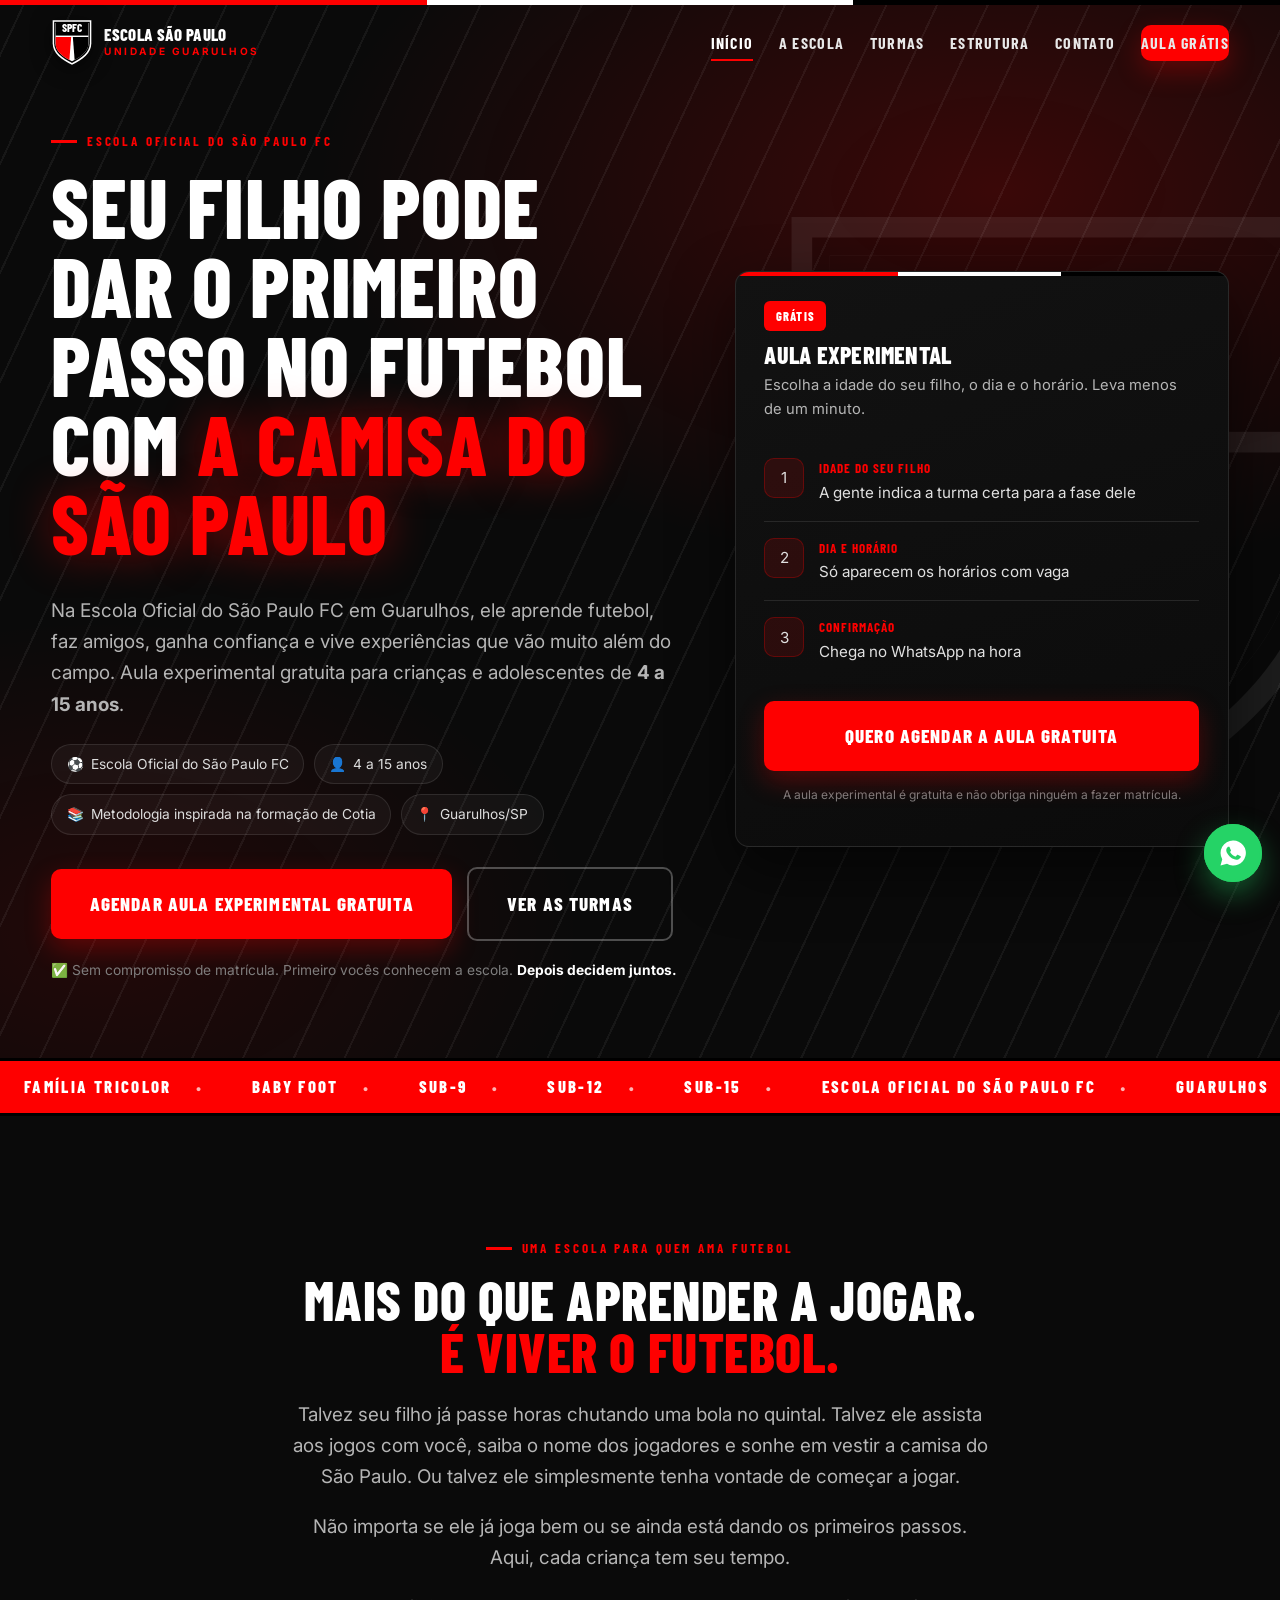
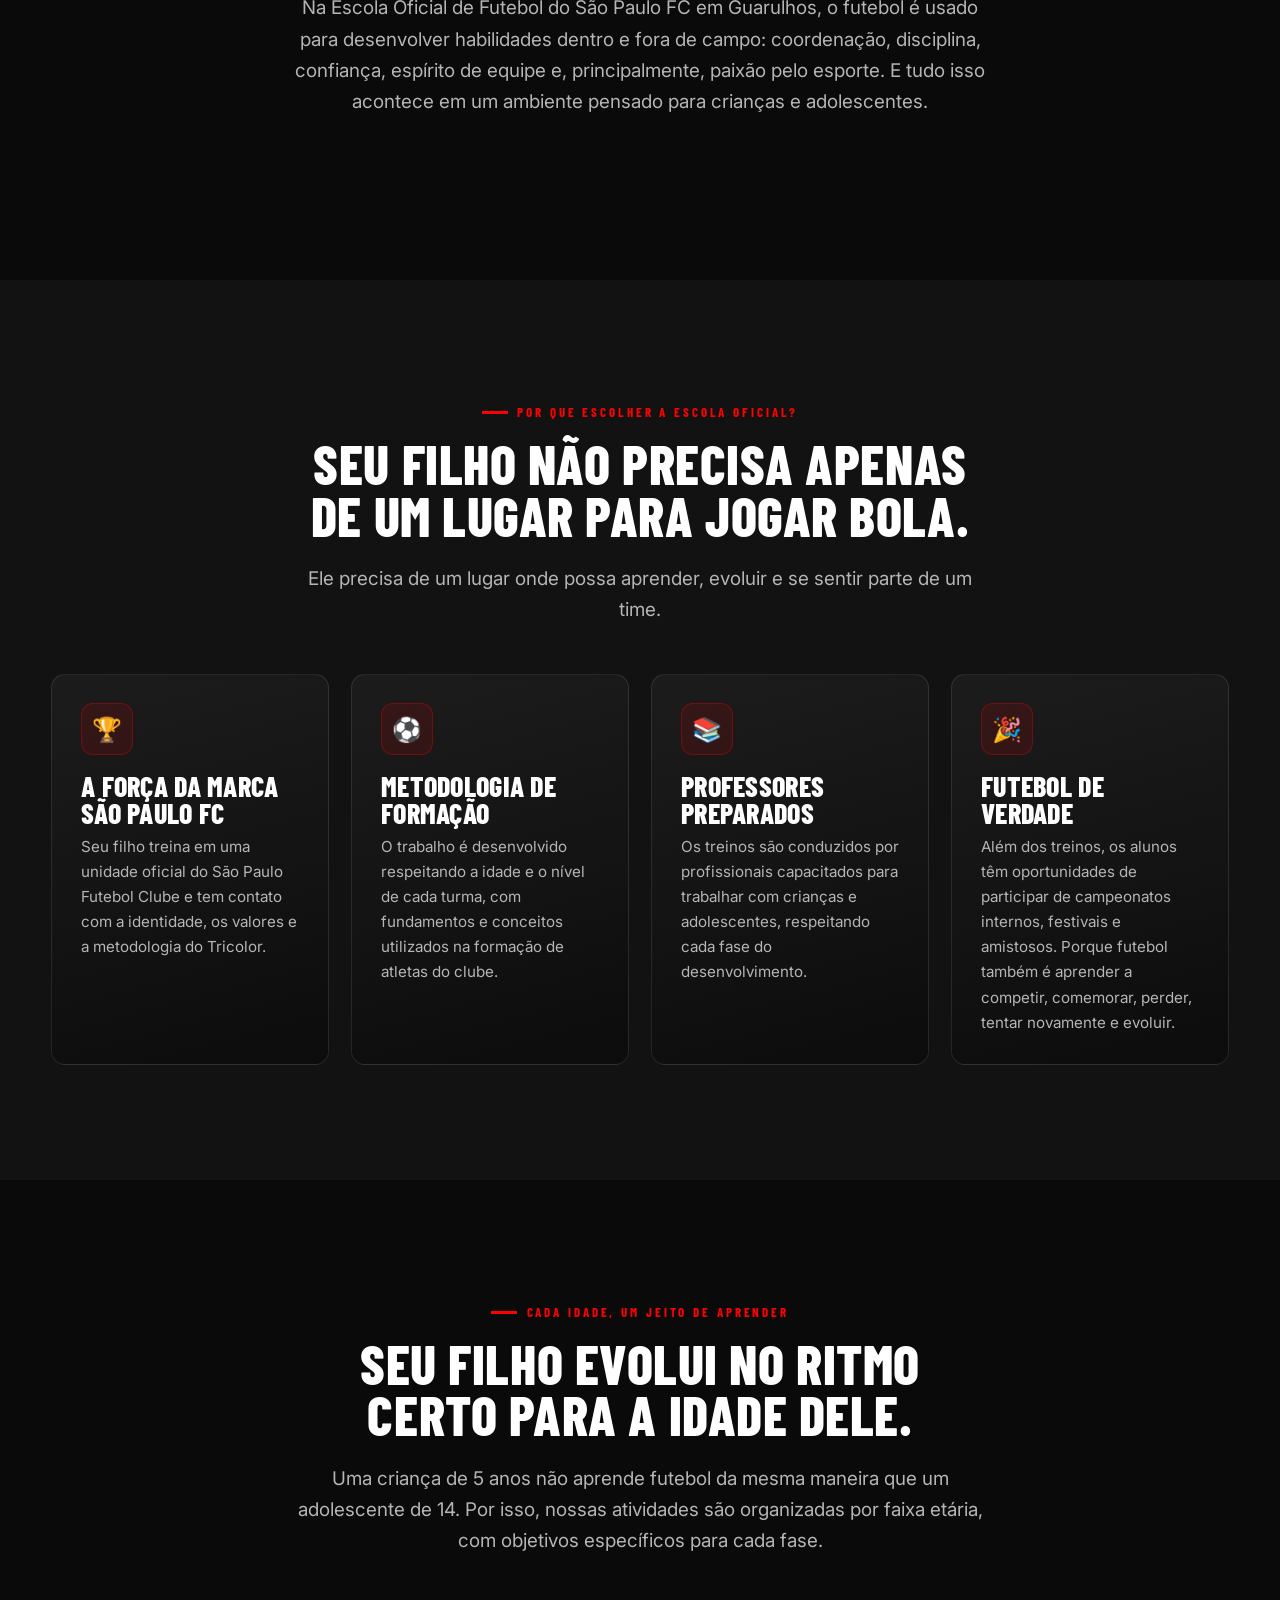
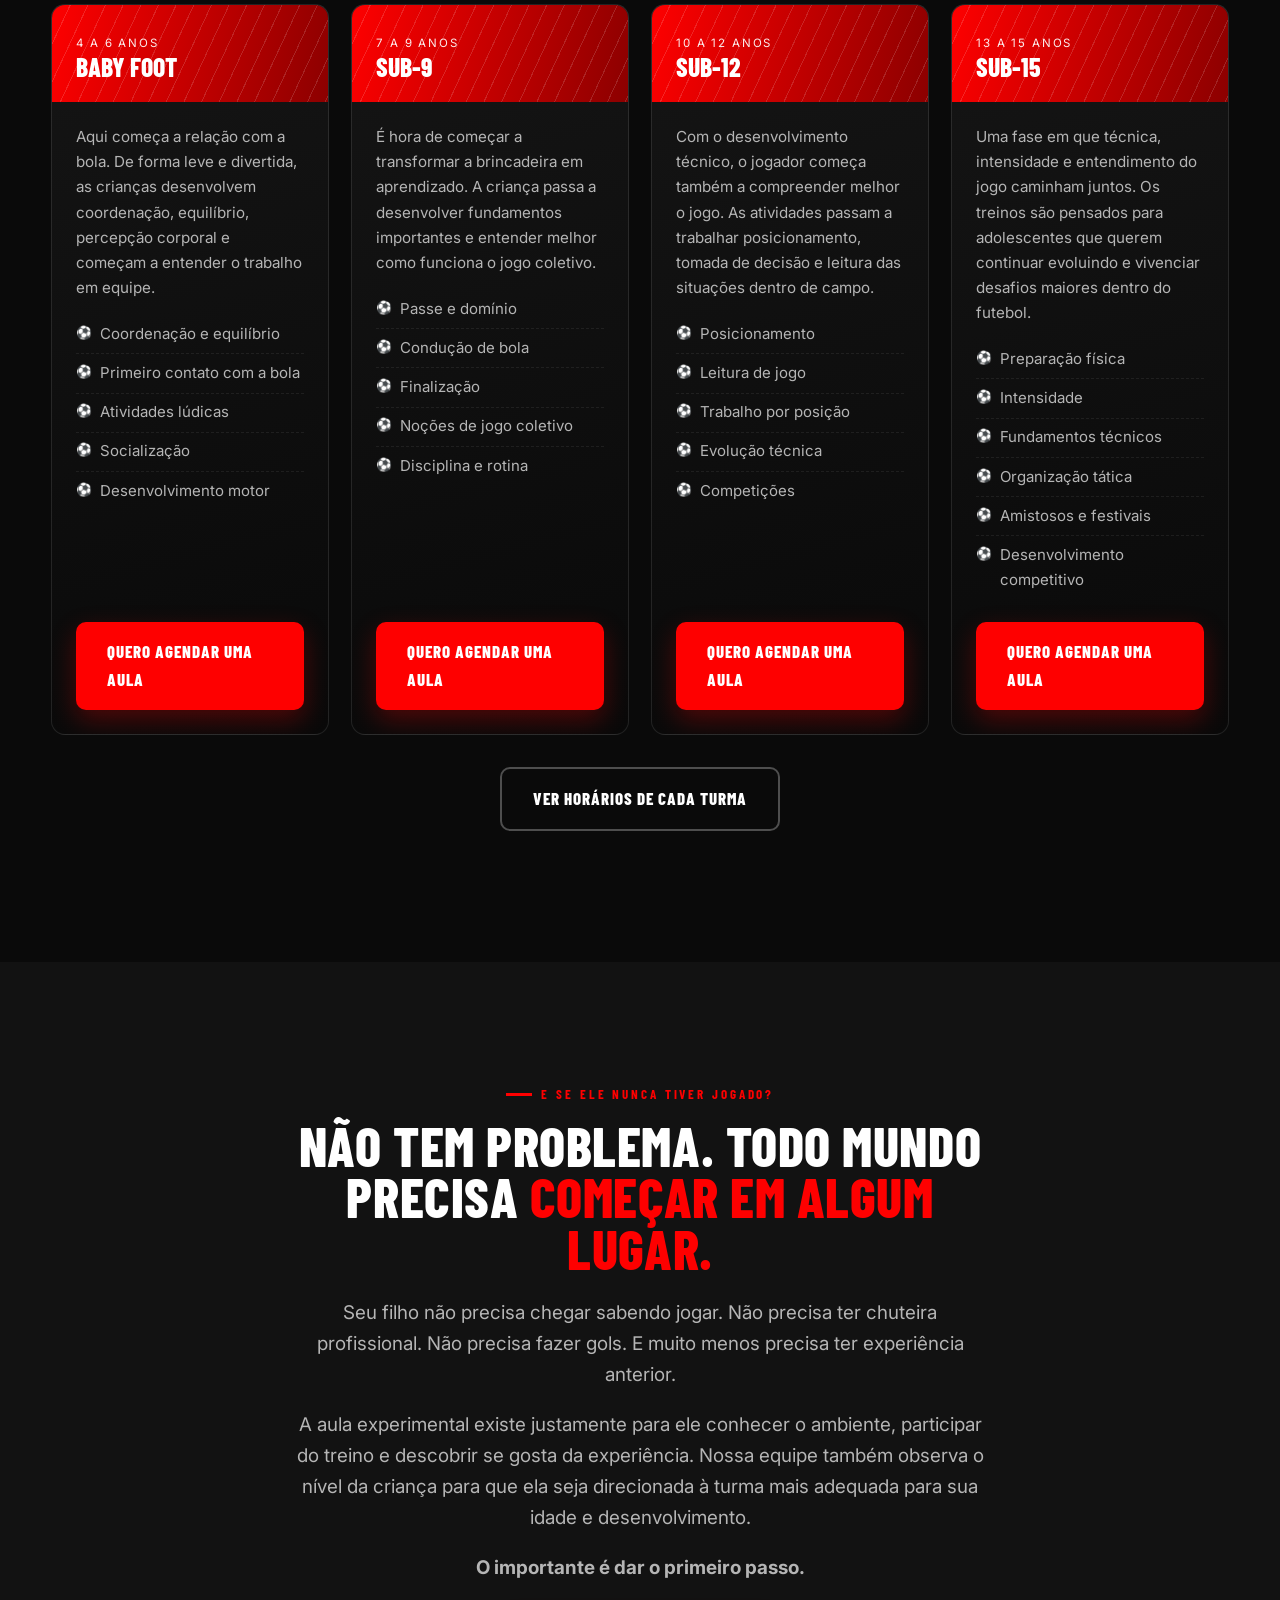
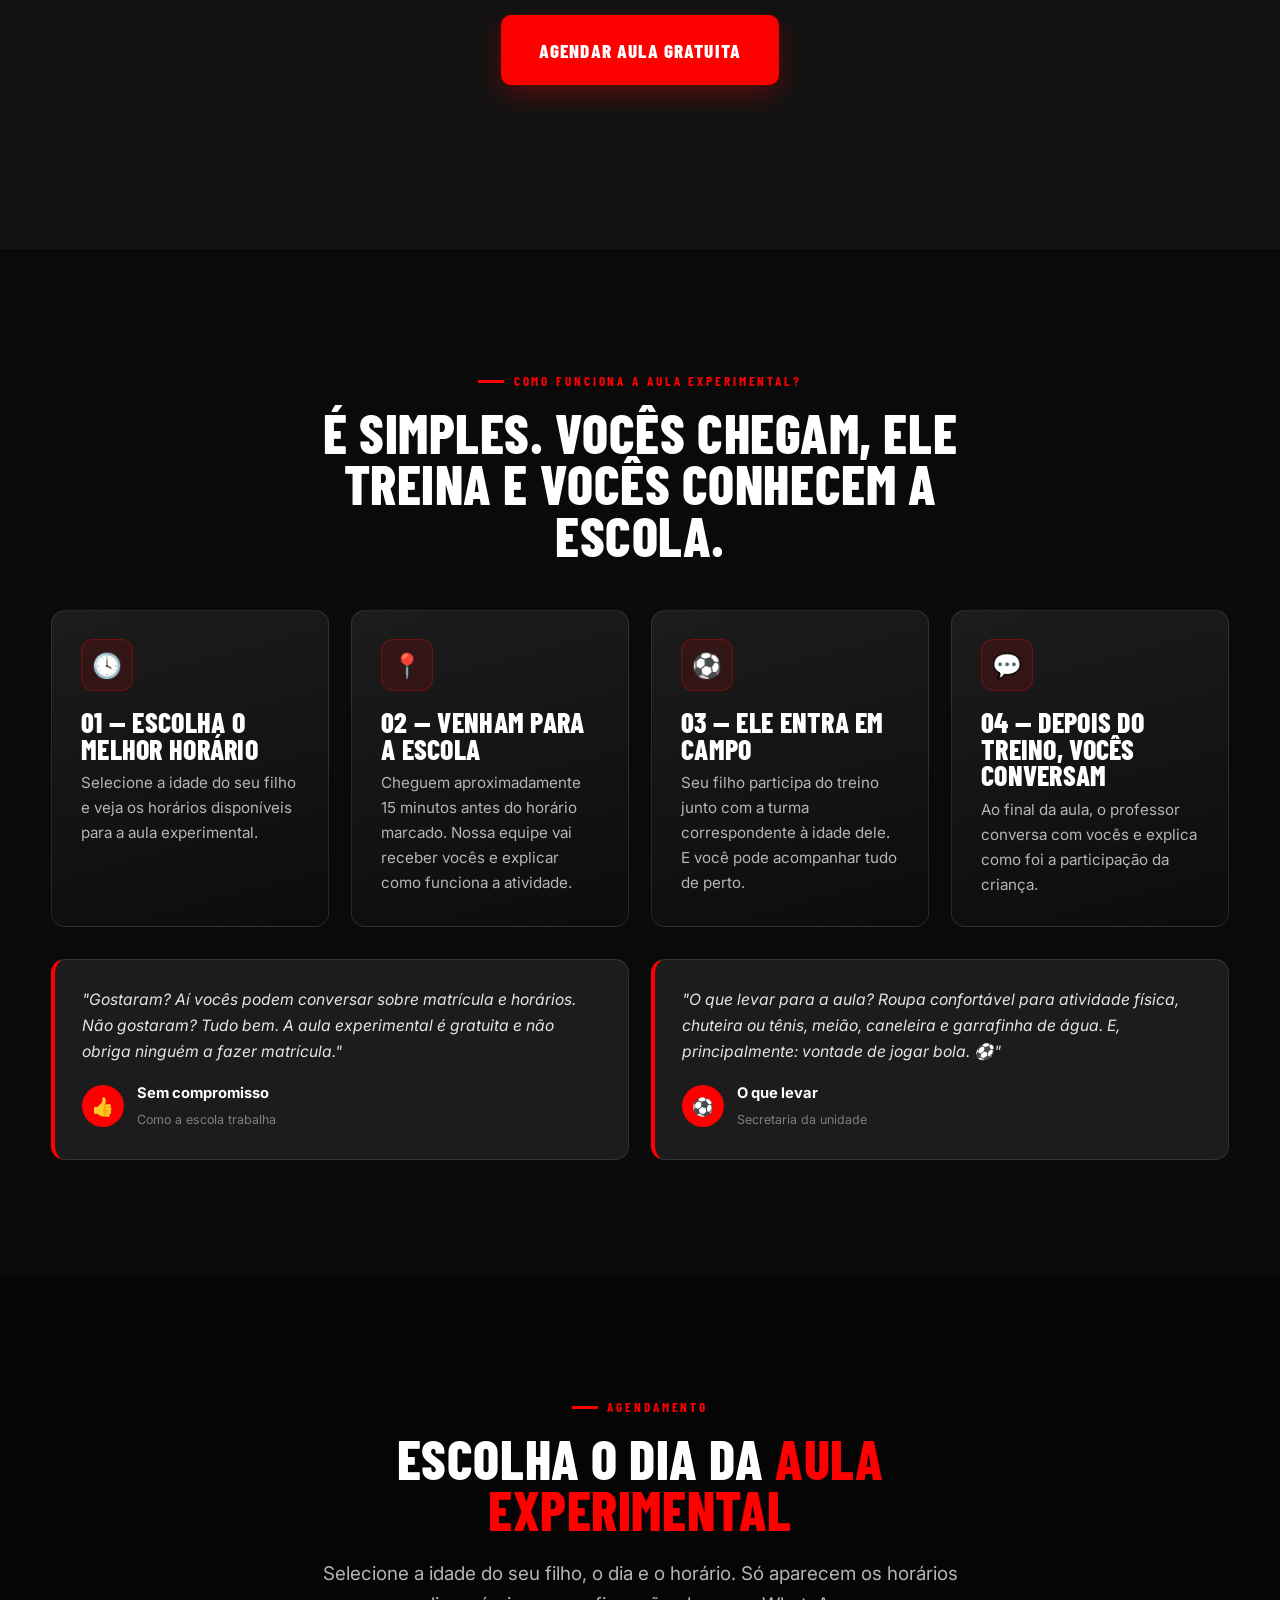
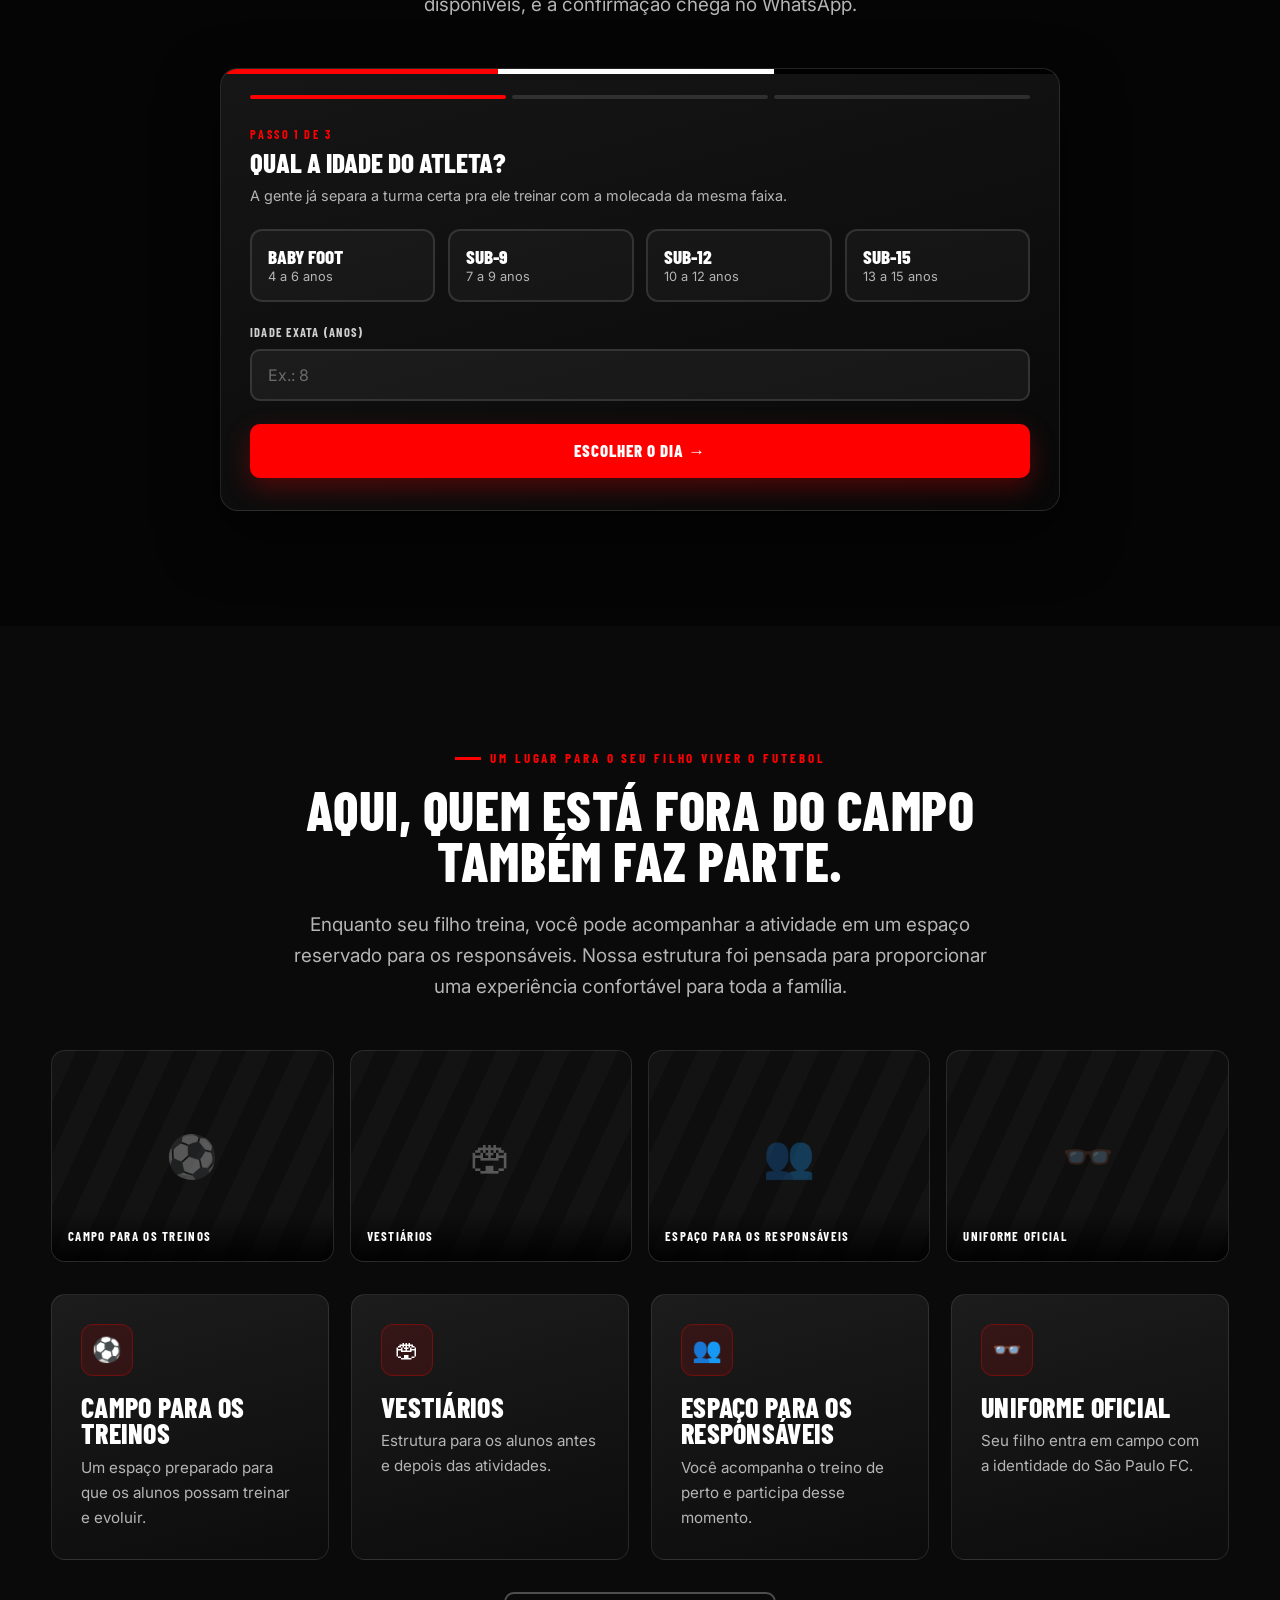
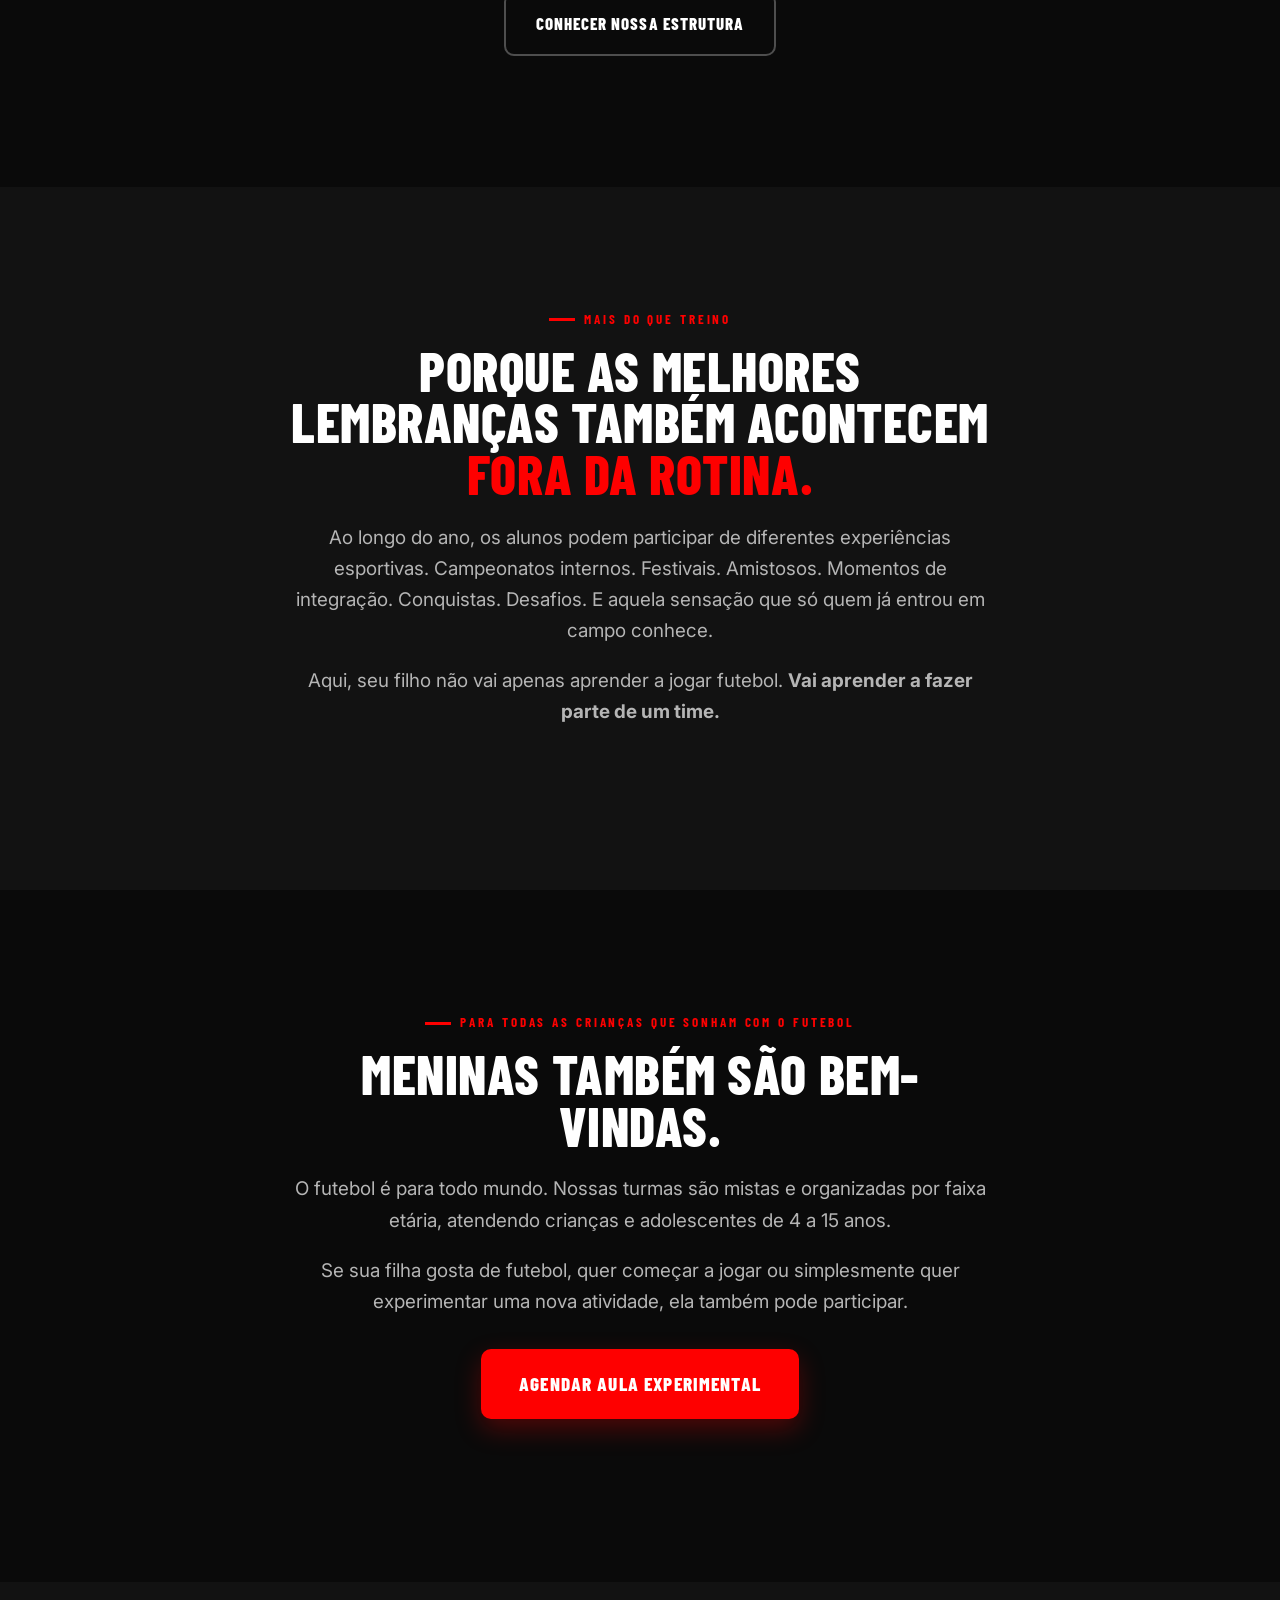
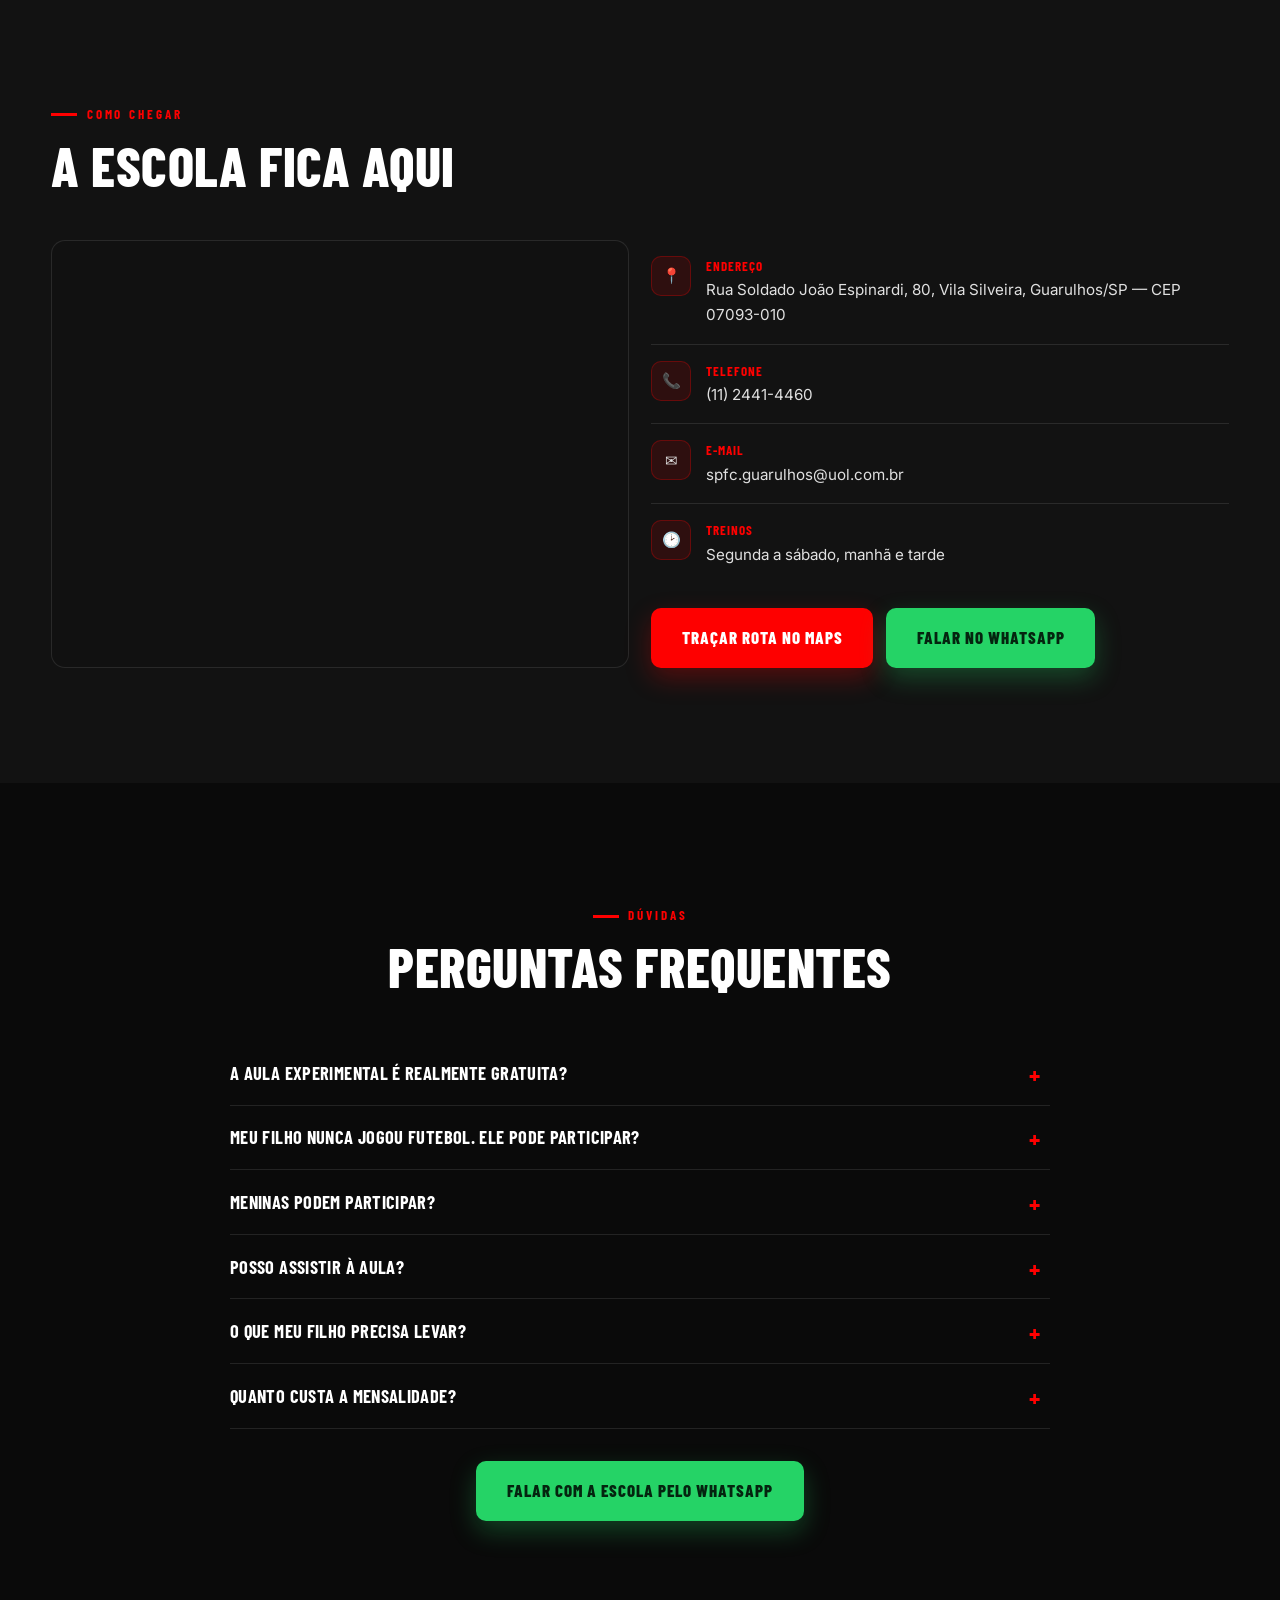
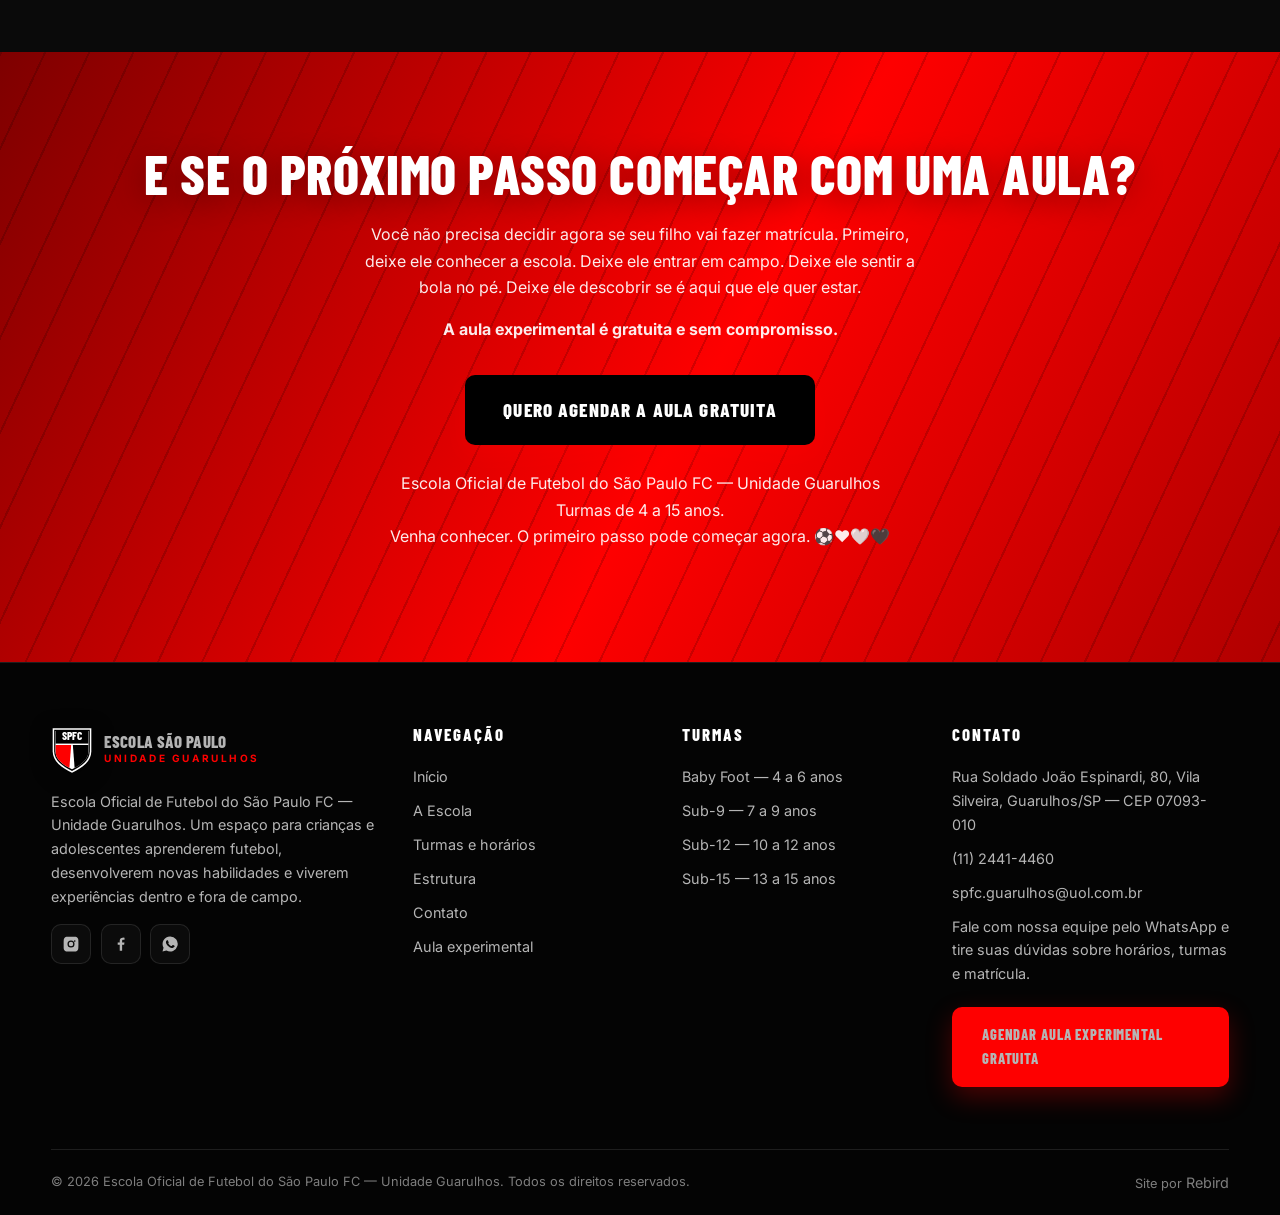
==== commit 36732b46: "Reescreve a copy do site conforme PDF do cliente Aplica a "Reescrita humanizada" secao por secao: to" ====
--- a/index.html
+++ b/index.html
@@ -3,8 +3,8 @@
 <head>
 <meta charset="UTF-8">
 <meta name="viewport" content="width=device-width, initial-scale=1">
-<title>Escola de Futebol SPFC Guarulhos | Aula Experimental Grátis</title>
-<meta name="description" content="Escola Oficial de Futebol do São Paulo FC em Guarulhos. Turmas de 4 a 15 anos, metodologia Made in Cotia. Agende a aula experimental gratuita em 1 minuto.">
+<title>Escola Oficial de Futebol do São Paulo FC | Guarulhos</title>
+<meta name="description" content="Seu filho pode dar o primeiro passo no futebol com a camisa do São Paulo. Escola Oficial do SPFC em Guarulhos, turmas de 4 a 15 anos e aula experimental gratuita.">
 <link rel="canonical" href="https://spfcguarulhos.com.br/">
 <meta name="robots" content="index, follow">
 <meta name="theme-color" content="#FE0000">
@@ -12,8 +12,8 @@
 <meta property="og:type" content="website">
 <meta property="og:locale" content="pt_BR">
 <meta property="og:site_name" content="Escola de Futebol SPFC — Guarulhos">
-<meta property="og:title" content="Aula experimental grátis na Escola Oficial do São Paulo FC">
-<meta property="og:description" content="Turmas de 4 a 15 anos em Guarulhos. Agende a experimental gratuita e traga seu filho pra treinar com a metodologia do São Paulo.">
+<meta property="og:title" content="Seu filho pode dar o primeiro passo no futebol com a camisa do São Paulo">
+<meta property="og:description" content="Na Escola Oficial do São Paulo FC em Guarulhos, ele aprende futebol, faz amigos e ganha confiança. Aula experimental gratuita de 4 a 15 anos.">
 <meta property="og:url" content="https://spfcguarulhos.com.br/">
 <meta property="og:image" content="https://spfcguarulhos.com.br/assets/img/og.png">
 <meta name="twitter:card" content="summary_large_image">
@@ -31,7 +31,7 @@
   "@context":"https://schema.org",
   "@type":"SportsActivityLocation",
   "name":"Escola de Futebol SPFC — Unidade Guarulhos",
-  "description":"Escola Oficial de Futebol do São Paulo FC em Guarulhos, com turmas de 4 a 15 anos e metodologia Made in Cotia.",
+  "description":"Escola Oficial de Futebol do São Paulo FC em Guarulhos. Um espaço para crianças e adolescentes de 4 a 15 anos aprenderem futebol, desenvolverem novas habilidades e viverem experiências dentro e fora de campo.",
   "url":"https://spfcguarulhos.com.br/",
   "image":"https://spfcguarulhos.com.br/assets/img/og.png",
   "address":{"@type":"PostalAddress","streetAddress":"Rua Soldado João Espinardi, 80","addressLocality":"Guarulhos","addressRegion":"SP","postalCode":"07093-010","addressCountry":"BR"},
@@ -85,103 +85,131 @@
   <div class="wrap">
     <div>
       <span class="eyebrow">Escola oficial do São Paulo FC</span>
-      <h1 data-split>Seu filho vestindo <span class="hl">o tricolor</span> começa com uma aula grátis</h1>
-      <p class="lead">A única coisa que separa ele do primeiro treino na Escola Oficial do São Paulo em Guarulhos é escolher o dia. Metodologia <b>Made in Cotia</b>, professores formados e turmas de <b>4 a 15 anos</b>.</p>
+      <h1 data-split>Seu filho pode dar o primeiro passo no futebol com <span class="hl">a camisa do São Paulo</span></h1>
+      <p class="lead">Na Escola Oficial do São Paulo FC em Guarulhos, ele aprende futebol, faz amigos, ganha confiança e vive experiências que vão muito além do campo. Aula experimental gratuita para crianças e adolescentes de <b>4 a 15 anos</b>.</p>
       <div class="hero-badges">
-        <span class="badge"><b>&#9917;</b> Escola OFICIAL SPFC</span>
+        <span class="badge"><b>&#9917;</b> Escola Oficial do São Paulo FC</span>
         <span class="badge"><b>&#128100;</b> 4 a 15 anos</span>
-        <span class="badge"><b>&#127942;</b> Campeonato interno</span>
+        <span class="badge"><b>&#128218;</b> Metodologia inspirada na formação de Cotia</span>
         <span class="badge"><b>&#128205;</b> <span data-fill="cidade">Guarulhos/SP</span></span>
       </div>
       <div class="hero-cta">
-        <a class="btn btn-lg btn-pulse" href="#agendar">Agendar aula experimental</a>
+        <a class="btn btn-lg btn-pulse" href="#agendar">Agendar aula experimental gratuita</a>
         <a class="btn btn-ghost btn-lg" href="turmas.html">Ver as turmas</a>
       </div>
-      <p class="hero-note">&#9989; Experimental <b style="color:#fff">100% gratuita</b> e sem compromisso de matrícula.</p>
+      <p class="hero-note">&#9989; Sem compromisso de matrícula. Primeiro vocês conhecem a escola. <b style="color:#fff">Depois decidem juntos.</b></p>
     </div>
 
     <aside class="quickcard rv">
       <span class="free-tag">Grátis</span>
       <h3>Aula experimental</h3>
-      <p class="sub">Escolha a turma pela idade, o dia e o horário. Leva menos de 1 minuto.</p>
+      <p class="sub">Escolha a idade do seu filho, o dia e o horário. Leva menos de um minuto.</p>
       <ul class="info-list" style="margin-bottom:1.3rem">
-        <li><span class="ic">1</span><span><b>Idade do atleta</b><span>A gente indica a turma certa</span></span></li>
-        <li><span class="ic">2</span><span><b>Dia e horário</b><span>Só aparecem horários com vaga</span></span></li>
+        <li><span class="ic">1</span><span><b>Idade do seu filho</b><span>A gente indica a turma certa para a fase dele</span></span></li>
+        <li><span class="ic">2</span><span><b>Dia e horário</b><span>Só aparecem os horários com vaga</span></span></li>
         <li><span class="ic">3</span><span><b>Confirmação</b><span>Chega no WhatsApp na hora</span></span></li>
       </ul>
-      <a class="btn btn-block btn-lg" href="#agendar">Quero agendar agora</a>
-      <p class="privacy">Sem cadastro, sem cartão, sem pegadinha.</p>
+      <a class="btn btn-block btn-lg" href="#agendar">Quero agendar a aula gratuita</a>
+      <p class="privacy">A aula experimental é gratuita e não obriga ninguém a fazer matrícula.</p>
     </aside>
   </div>
 </section>
 
 <div class="marquee" aria-hidden="true"><div>
-  <span>Família Tricolor</span><span>Made in Cotia</span><span>Baby Foot</span><span>Sub-9</span><span>Sub-12</span><span>Sub-15</span><span>Escola Oficial SPFC</span><span>Guarulhos</span>
+  <span>Família Tricolor</span><span>Baby Foot</span><span>Sub-9</span><span>Sub-12</span><span>Sub-15</span><span>Escola Oficial do São Paulo FC</span><span>Guarulhos</span>
 </div></div>
 
-<!-- ================= POR QUE ================= -->
+<!-- ================= UMA ESCOLA PARA QUEM AMA FUTEBOL ================= -->
 <section class="section" id="escola">
   <div class="wrap">
     <div class="head center rv">
-      <span class="eyebrow">Por que aqui</span>
-      <h2>Escolinha de bairro é uma coisa.<br><span class="txt-red">Escola oficial é outra.</span></h2>
-      <p class="lead">Aqui o seu filho não treina "parecido" com o São Paulo. Ele treina com a chancela, o método e o uniforme do clube.</p>
+      <span class="eyebrow">Uma escola para quem ama futebol</span>
+      <h2>Mais do que aprender a jogar.<br><span class="txt-red">É viver o futebol.</span></h2>
+      <p class="lead">Talvez seu filho já passe horas chutando uma bola no quintal. Talvez ele assista aos jogos com você, saiba o nome dos jogadores e sonhe em vestir a camisa do São Paulo. Ou talvez ele simplesmente tenha vontade de começar a jogar.</p>
+      <p class="lead">Não importa se ele já joga bem ou se ainda está dando os primeiros passos. Aqui, cada criança tem seu tempo.</p>
+      <p class="lead">Na Escola Oficial de Futebol do São Paulo FC em Guarulhos, o futebol é usado para desenvolver habilidades dentro e fora de campo: coordenação, disciplina, confiança, espírito de equipe e, principalmente, paixão pelo esporte. E tudo isso acontece em um ambiente pensado para crianças e adolescentes.</p>
+    </div>
+  </div>
+</section>
+
+<!-- ================= POR QUE ESCOLHER A ESCOLA OFICIAL ================= -->
+<section class="section section-alt">
+  <div class="wrap">
+    <div class="head center rv">
+      <span class="eyebrow">Por que escolher a escola oficial?</span>
+      <h2>Seu filho não precisa apenas de um lugar para jogar bola.</h2>
+      <p class="lead">Ele precisa de um lugar onde possa aprender, evoluir e se sentir parte de um time.</p>
     </div>
     <div class="grid g-4">
-      <article class="card rv"><div class="ico">&#127942;</div><h3>Chancela oficial</h3><p>Unidade licenciada do São Paulo Futebol Clube em Guarulhos — não é escolinha "inspirada", é o clube.</p></article>
-      <article class="card rv rv-d1"><div class="ico">&#9917;</div><h3>Método Made in Cotia</h3><p>Os mesmos fundamentos que formaram a base mais vencedora do futebol brasileiro, adaptados por faixa etária.</p></article>
-      <article class="card rv rv-d2"><div class="ico">&#128218;</div><h3>Professores formados</h3><p>Comissão técnica com formação em educação física e treinamento pensado pra criança — não é "rachão" com apito.</p></article>
-      <article class="card rv rv-d3"><div class="ico">&#127881;</div><h3>Calendário de verdade</h3><p>Campeonato Interno, festivais e amistosos: seu filho joga, é escalado e comemora — não só treina.</p></article>
-    </div>
-
-    <div class="stats mt-2 rv" style="margin-top:4rem">
-      <div class="stat"><b data-count="15" data-suffix="">15</b><span>Até 15 anos</span></div>
-      <div class="stat"><b data-count="4">4</b><span>Categorias</span></div>
-      <div class="stat"><b data-count="6">6</b><span>Dias com treino</span></div>
-      <div class="stat"><b>R$ 0</b><span>Aula experimental</span></div>
+      <article class="card rv"><div class="ico">&#127942;</div><h3>A força da marca São Paulo FC</h3><p>Seu filho treina em uma unidade oficial do São Paulo Futebol Clube e tem contato com a identidade, os valores e a metodologia do Tricolor.</p></article>
+      <article class="card rv rv-d1"><div class="ico">&#9917;</div><h3>Metodologia de formação</h3><p>O trabalho é desenvolvido respeitando a idade e o nível de cada turma, com fundamentos e conceitos utilizados na formação de atletas do clube.</p></article>
+      <article class="card rv rv-d2"><div class="ico">&#128218;</div><h3>Professores preparados</h3><p>Os treinos são conduzidos por profissionais capacitados para trabalhar com crianças e adolescentes, respeitando cada fase do desenvolvimento.</p></article>
+      <article class="card rv rv-d3"><div class="ico">&#127881;</div><h3>Futebol de verdade</h3><p>Além dos treinos, os alunos têm oportunidades de participar de campeonatos internos, festivais e amistosos. Porque futebol também é aprender a competir, comemorar, perder, tentar novamente e evoluir.</p></article>
     </div>
   </div>
 </section>
 
 <!-- ================= TURMAS ================= -->
-<section class="section section-alt" id="turmas">
-  <div class="wrap">
-    <div class="head center rv">
-      <span class="eyebrow">Categorias</span>
-      <h2>Cada idade tem o seu treino</h2>
-      <p class="lead">Ninguém aprende domínio de bola do mesmo jeito aos 5 e aos 14. Por isso separamos em quatro categorias.</p>
+<section class="section" id="turmas">
+  <div class="wrap">
+    <div class="head center rv">
+      <span class="eyebrow">Cada idade, um jeito de aprender</span>
+      <h2>Seu filho evolui no ritmo certo para a idade dele.</h2>
+      <p class="lead">Uma criança de 5 anos não aprende futebol da mesma maneira que um adolescente de 14. Por isso, nossas atividades são organizadas por faixa etária, com objetivos específicos para cada fase.</p>
     </div>
     <div class="grid g-4">
       <article class="turma rv">
         <div class="turma-top"><small>4 a 6 anos</small><b>Baby Foot</b></div>
-        <div class="turma-body"><ul>
-          <li>Coordenação e equilíbrio</li><li>Primeiro contato com a bola</li><li>Brincadeira dirigida</li><li>Socialização em grupo</li>
+        <div class="turma-body">
+          <p style="color:var(--mute);font-size:.95rem">Aqui começa a relação com a bola. De forma leve e divertida, as crianças desenvolvem coordenação, equilíbrio, percepção corporal e começam a entender o trabalho em equipe.</p>
+          <ul>
+          <li>Coordenação e equilíbrio</li><li>Primeiro contato com a bola</li><li>Atividades lúdicas</li><li>Socialização</li><li>Desenvolvimento motor</li>
         </ul></div>
-        <div class="turma-foot"><a class="btn btn-block" href="#agendar">Agendar experimental</a></div>
+        <div class="turma-foot"><a class="btn btn-block" href="#agendar">Quero agendar uma aula</a></div>
       </article>
       <article class="turma rv rv-d1">
         <div class="turma-top"><small>7 a 9 anos</small><b>Sub-9</b></div>
-        <div class="turma-body"><ul>
-          <li>Fundamentos: passe e domínio</li><li>Condução e finalização</li><li>Noções de jogo coletivo</li><li>Disciplina e rotina</li>
+        <div class="turma-body">
+          <p style="color:var(--mute);font-size:.95rem">É hora de começar a transformar a brincadeira em aprendizado. A criança passa a desenvolver fundamentos importantes e entender melhor como funciona o jogo coletivo.</p>
+          <ul>
+          <li>Passe e domínio</li><li>Condução de bola</li><li>Finalização</li><li>Noções de jogo coletivo</li><li>Disciplina e rotina</li>
         </ul></div>
-        <div class="turma-foot"><a class="btn btn-block" href="#agendar">Agendar experimental</a></div>
+        <div class="turma-foot"><a class="btn btn-block" href="#agendar">Quero agendar uma aula</a></div>
       </article>
       <article class="turma rv rv-d2">
         <div class="turma-top"><small>10 a 12 anos</small><b>Sub-12</b></div>
-        <div class="turma-body"><ul>
-          <li>Posicionamento tático</li><li>Leitura de jogo</li><li>Campeonato interno</li><li>Trabalho por posição</li>
+        <div class="turma-body">
+          <p style="color:var(--mute);font-size:.95rem">Com o desenvolvimento técnico, o jogador começa também a compreender melhor o jogo. As atividades passam a trabalhar posicionamento, tomada de decisão e leitura das situações dentro de campo.</p>
+          <ul>
+          <li>Posicionamento</li><li>Leitura de jogo</li><li>Trabalho por posição</li><li>Evolução técnica</li><li>Competições</li>
         </ul></div>
-        <div class="turma-foot"><a class="btn btn-block" href="#agendar">Agendar experimental</a></div>
+        <div class="turma-foot"><a class="btn btn-block" href="#agendar">Quero agendar uma aula</a></div>
       </article>
       <article class="turma rv rv-d3">
         <div class="turma-top"><small>13 a 15 anos</small><b>Sub-15</b></div>
-        <div class="turma-body"><ul>
-          <li>Preparação física</li><li>Intensidade de competição</li><li>Amistosos e festivais</li><li>Observação técnica</li>
+        <div class="turma-body">
+          <p style="color:var(--mute);font-size:.95rem">Uma fase em que técnica, intensidade e entendimento do jogo caminham juntos. Os treinos são pensados para adolescentes que querem continuar evoluindo e vivenciar desafios maiores dentro do futebol.</p>
+          <ul>
+          <li>Preparação física</li><li>Intensidade</li><li>Fundamentos técnicos</li><li>Organização tática</li><li>Amistosos e festivais</li><li>Desenvolvimento competitivo</li>
         </ul></div>
-        <div class="turma-foot"><a class="btn btn-block" href="#agendar">Agendar experimental</a></div>
+        <div class="turma-foot"><a class="btn btn-block" href="#agendar">Quero agendar uma aula</a></div>
       </article>
     </div>
     <p class="center rv" style="margin-top:2rem"><a href="turmas.html" class="btn btn-ghost">Ver horários de cada turma</a></p>
+  </div>
+</section>
+
+<!-- ================= E SE ELE NUNCA TIVER JOGADO ================= -->
+<section class="section section-alt">
+  <div class="wrap" style="max-width:820px">
+    <div class="head center rv">
+      <span class="eyebrow">E se ele nunca tiver jogado?</span>
+      <h2>Não tem problema. Todo mundo precisa <span class="txt-red">começar em algum lugar.</span></h2>
+      <p class="lead">Seu filho não precisa chegar sabendo jogar. Não precisa ter chuteira profissional. Não precisa fazer gols. E muito menos precisa ter experiência anterior.</p>
+      <p class="lead">A aula experimental existe justamente para ele conhecer o ambiente, participar do treino e descobrir se gosta da experiência. Nossa equipe também observa o nível da criança para que ela seja direcionada à turma mais adequada para sua idade e desenvolvimento.</p>
+      <p class="lead"><b>O importante é dar o primeiro passo.</b></p>
+      <p style="margin-top:2rem"><a class="btn btn-lg" href="#agendar">Agendar aula gratuita</a></p>
+    </div>
   </div>
 </section>
 
@@ -189,17 +217,18 @@
 <section class="section">
   <div class="wrap">
     <div class="head center rv">
-      <span class="eyebrow">Como funciona</span>
-      <h2>O que acontece no dia da experimental</h2>
-    </div>
-    <div class="grid g-3">
-      <article class="card rv"><div class="ico">&#128339;</div><h3>1. Chegada</h3><p>Vocês chegam 15 minutos antes. A secretaria recebe, apresenta o campo e explica a rotina da turma.</p></article>
-      <article class="card rv rv-d1"><div class="ico">&#9917;</div><h3>2. O treino</h3><p>Seu filho entra na turma da idade dele e treina de verdade, com os outros alunos. Você assiste de perto.</p></article>
-      <article class="card rv rv-d2"><div class="ico">&#128172;</div><h3>3. A conversa</h3><p>No fim, o professor conta o que observou. Se quiser matricular, a gente resolve na hora. Se não quiser, tudo certo também.</p></article>
+      <span class="eyebrow">Como funciona a aula experimental?</span>
+      <h2>É simples. Vocês chegam, ele treina e vocês conhecem a escola.</h2>
+    </div>
+    <div class="grid g-4">
+      <article class="card rv"><div class="ico">&#128339;</div><h3>01 — Escolha o melhor horário</h3><p>Selecione a idade do seu filho e veja os horários disponíveis para a aula experimental.</p></article>
+      <article class="card rv rv-d1"><div class="ico">&#128205;</div><h3>02 — Venham para a escola</h3><p>Cheguem aproximadamente 15 minutos antes do horário marcado. Nossa equipe vai receber vocês e explicar como funciona a atividade.</p></article>
+      <article class="card rv rv-d2"><div class="ico">&#9917;</div><h3>03 — Ele entra em campo</h3><p>Seu filho participa do treino junto com a turma correspondente à idade dele. E você pode acompanhar tudo de perto.</p></article>
+      <article class="card rv rv-d3"><div class="ico">&#128172;</div><h3>04 — Depois do treino, vocês conversam</h3><p>Ao final da aula, o professor conversa com vocês e explica como foi a participação da criança.</p></article>
     </div>
     <div class="grid g-2 rv" style="margin-top:2rem">
-      <div class="quote"><p>"Leve roupa de treino, chuteira (ou tênis), meião, caneleira e uma garrafinha de água. O resto a escola fornece."</p><footer><span class="av">&#9917;</span><span><b>Checklist da experimental</b><small>Secretaria da unidade</small></span></footer></div>
-      <div class="quote"><p>"A aula experimental é gratuita e não gera nenhum compromisso de matrícula. É pra criança sentir e pra família conhecer."</p><footer><span class="av">&#128077;</span><span><b>Sem compromisso</b><small>Política da escola</small></span></footer></div>
+      <div class="quote"><p>"Gostaram? Aí vocês podem conversar sobre matrícula e horários. Não gostaram? Tudo bem. A aula experimental é gratuita e não obriga ninguém a fazer matrícula."</p><footer><span class="av">&#128077;</span><span><b>Sem compromisso</b><small>Como a escola trabalha</small></span></footer></div>
+      <div class="quote"><p>"O que levar para a aula? Roupa confortável para atividade física, chuteira ou tênis, meião, caneleira e garrafinha de água. E, principalmente: vontade de jogar bola. &#9917;"</p><footer><span class="av">&#9917;</span><span><b>O que levar</b><small>Secretaria da unidade</small></span></footer></div>
     </div>
   </div>
 </section>
@@ -209,8 +238,8 @@
   <div class="wrap">
     <div class="head center rv">
       <span class="eyebrow">Agendamento</span>
-      <h2>Reserve a vaga da <span class="txt-red">aula grátis</span></h2>
-      <p class="lead">Três passos. Só aparecem os dias e horários que a escola liberou — o que estiver <b>lotado</b> você vê marcado, sem perder tempo.</p>
+      <h2>Escolha o dia da <span class="txt-red">aula experimental</span></h2>
+      <p class="lead">Selecione a idade do seu filho, o dia e o horário. Só aparecem os horários disponíveis, e a confirmação chega no WhatsApp.</p>
     </div>
     <div class="booking rv" data-booking></div>
   </div>
@@ -220,17 +249,48 @@
 <section class="section">
   <div class="wrap">
     <div class="head center rv">
-      <span class="eyebrow">Estrutura</span>
-      <h2>Onde seu filho vai treinar</h2>
-      <p class="lead">Campo, vestiário e espaço pros pais acompanharem o treino.</p>
+      <span class="eyebrow">Um lugar para o seu filho viver o futebol</span>
+      <h2>Aqui, quem está fora do campo também faz parte.</h2>
+      <p class="lead">Enquanto seu filho treina, você pode acompanhar a atividade em um espaço reservado para os responsáveis. Nossa estrutura foi pensada para proporcionar uma experiência confortável para toda a família.</p>
     </div>
     <div class="gal rv">
-      <figure><span class="ph">&#9917;</span><figcaption>Campo oficial</figcaption></figure>
+      <figure><span class="ph">&#9917;</span><figcaption>Campo para os treinos</figcaption></figure>
       <figure><span class="ph">&#127967;</span><figcaption>Vestiários</figcaption></figure>
-      <figure><span class="ph">&#128101;</span><figcaption>Espaço para os pais</figcaption></figure>
+      <figure><span class="ph">&#128101;</span><figcaption>Espaço para os responsáveis</figcaption></figure>
       <figure><span class="ph">&#128083;</span><figcaption>Uniforme oficial</figcaption></figure>
     </div>
-    <p class="center rv" style="margin-top:2rem"><a href="estrutura.html" class="btn btn-ghost">Ver a galeria completa</a></p>
+    <div class="grid g-4 rv" style="margin-top:2rem">
+      <article class="card"><div class="ico">&#9917;</div><h3>Campo para os treinos</h3><p>Um espaço preparado para que os alunos possam treinar e evoluir.</p></article>
+      <article class="card"><div class="ico">&#127967;</div><h3>Vestiários</h3><p>Estrutura para os alunos antes e depois das atividades.</p></article>
+      <article class="card"><div class="ico">&#128101;</div><h3>Espaço para os responsáveis</h3><p>Você acompanha o treino de perto e participa desse momento.</p></article>
+      <article class="card"><div class="ico">&#128083;</div><h3>Uniforme oficial</h3><p>Seu filho entra em campo com a identidade do São Paulo FC.</p></article>
+    </div>
+    <p class="center rv" style="margin-top:2rem"><a href="estrutura.html" class="btn btn-ghost">Conhecer nossa estrutura</a></p>
+  </div>
+</section>
+
+<!-- ================= MAIS DO QUE TREINO ================= -->
+<section class="section section-alt">
+  <div class="wrap" style="max-width:820px">
+    <div class="head center rv">
+      <span class="eyebrow">Mais do que treino</span>
+      <h2>Porque as melhores lembranças também acontecem <span class="txt-red">fora da rotina.</span></h2>
+      <p class="lead">Ao longo do ano, os alunos podem participar de diferentes experiências esportivas. Campeonatos internos. Festivais. Amistosos. Momentos de integração. Conquistas. Desafios. E aquela sensação que só quem já entrou em campo conhece.</p>
+      <p class="lead">Aqui, seu filho não vai apenas aprender a jogar futebol. <b>Vai aprender a fazer parte de um time.</b></p>
+    </div>
+  </div>
+</section>
+
+<!-- ================= MENINAS ================= -->
+<section class="section">
+  <div class="wrap" style="max-width:820px">
+    <div class="head center rv">
+      <span class="eyebrow">Para todas as crianças que sonham com o futebol</span>
+      <h2>Meninas também são bem-vindas.</h2>
+      <p class="lead">O futebol é para todo mundo. Nossas turmas são mistas e organizadas por faixa etária, atendendo crianças e adolescentes de 4 a 15 anos.</p>
+      <p class="lead">Se sua filha gosta de futebol, quer começar a jogar ou simplesmente quer experimentar uma nova atividade, ela também pode participar.</p>
+      <p style="margin-top:2rem"><a class="btn btn-lg" href="#agendar">Agendar aula experimental</a></p>
+    </div>
   </div>
 </section>
 
@@ -264,25 +324,28 @@
   <div class="wrap" style="max-width:820px">
     <div class="head center rv">
       <span class="eyebrow">Dúvidas</span>
-      <h2>Perguntas dos pais</h2>
+      <h2>Perguntas frequentes</h2>
     </div>
     <div class="rv">
-      <div class="faq-item"><button class="faq-q" aria-expanded="false">A aula experimental é mesmo gratuita?</button><div class="faq-a"><p>É. Você não paga nada pela experimental e não precisa se matricular depois. A ideia é a criança sentir o treino e a família conhecer a estrutura antes de decidir.</p></div></div>
-      <div class="faq-item"><button class="faq-q" aria-expanded="false">O que meu filho precisa levar?</button><div class="faq-a"><p>Roupa de treino, chuteira (ou tênis, se ainda não tiver), meião, caneleira e uma garrafinha de água. Cheguem 15 minutos antes do horário marcado.</p></div></div>
-      <div class="faq-item"><button class="faq-q" aria-expanded="false">A escola atende meninas?</button><div class="faq-a"><p>Sim. As turmas são mistas por faixa etária, de 4 a 15 anos.</p></div></div>
-      <div class="faq-item"><button class="faq-q" aria-expanded="false">Meu filho nunca jogou futebol. Pode fazer a experimental?</button><div class="faq-a"><p>Pode e deve. Boa parte dos alunos começa do zero — principalmente no Baby Foot e no Sub-9. O treino é adaptado ao nível de cada turma.</p></div></div>
-      <div class="faq-item"><button class="faq-q" aria-expanded="false">Posso assistir ao treino?</button><div class="faq-a"><p>Sim, existe espaço reservado para os responsáveis acompanharem. No dia da experimental a gente recomenda que você fique — depois o professor conversa com você sobre o que observou.</p></div></div>
-      <div class="faq-item"><button class="faq-q" aria-expanded="false">Quanto custa a mensalidade?</button><div class="faq-a"><p>Os valores e planos são apresentados na secretaria, junto com os horários disponíveis para a turma do seu filho. Chame no WhatsApp que a gente te passa tudo direitinho.</p></div></div>
-    </div>
+      <div class="faq-item"><button class="faq-q" aria-expanded="false">A aula experimental é realmente gratuita?</button><div class="faq-a"><p>Sim. A primeira aula experimental não tem custo e não obriga a família a realizar a matrícula. A ideia é simples: seu filho conhece a escola, participa do treino e vocês conhecem nossa forma de trabalhar antes de tomar qualquer decisão.</p></div></div>
+      <div class="faq-item"><button class="faq-q" aria-expanded="false">Meu filho nunca jogou futebol. Ele pode participar?</button><div class="faq-a"><p>Claro. Não é necessário ter experiência anterior. As atividades são organizadas de acordo com a faixa etária e adaptadas ao nível dos alunos. Todo jogador começa de algum lugar.</p></div></div>
+      <div class="faq-item"><button class="faq-q" aria-expanded="false">Meninas podem participar?</button><div class="faq-a"><p>Sim. As turmas são mistas e organizadas por idade, para crianças e adolescentes de 4 a 15 anos.</p></div></div>
+      <div class="faq-item"><button class="faq-q" aria-expanded="false">Posso assistir à aula?</button><div class="faq-a"><p>Sim. Os responsáveis podem acompanhar o treino a partir do espaço destinado aos pais. Inclusive, recomendamos que você fique na primeira aula para conhecer a escola e observar a experiência do seu filho.</p></div></div>
+      <div class="faq-item"><button class="faq-q" aria-expanded="false">O que meu filho precisa levar?</button><div class="faq-a"><p>Roupa adequada para atividade física, chuteira ou tênis, meião, caneleira e uma garrafinha de água. Também pedimos que vocês cheguem cerca de 15 minutos antes do horário agendado.</p></div></div>
+      <div class="faq-item"><button class="faq-q" aria-expanded="false">Quanto custa a mensalidade?</button><div class="faq-a"><p>Os valores e planos são apresentados pela secretaria de acordo com a turma e os horários disponíveis. Quer saber? É só chamar nossa equipe pelo WhatsApp. Vamos explicar tudo direitinho, sem complicação.</p></div></div>
+    </div>
+    <p class="center rv" style="margin-top:2rem"><a class="btn btn-wa" data-wa="Olá! Vim pelo site e quero falar com a escola." target="_blank" rel="noopener">Falar com a escola pelo WhatsApp</a></p>
   </div>
 </section>
 
 <!-- ================= CTA FINAL ================= -->
 <section class="cta-final">
   <div class="wrap rv">
-    <h2>A vaga da experimental é por ordem de agendamento</h2>
-    <p>Cada turma tem um número limitado de alunos por horário. Escolha o dia agora e garanta o lugar do seu filho no campo.</p>
-    <p style="margin-top:2rem"><a class="btn btn-lg" style="background:#000" href="#agendar">Agendar aula grátis</a></p>
+    <h2>E se o próximo passo começar com uma aula?</h2>
+    <p>Você não precisa decidir agora se seu filho vai fazer matrícula. Primeiro, deixe ele conhecer a escola. Deixe ele entrar em campo. Deixe ele sentir a bola no pé. Deixe ele descobrir se é aqui que ele quer estar.</p>
+    <p style="margin-top:.8rem"><b>A aula experimental é gratuita e sem compromisso.</b></p>
+    <p style="margin-top:2rem"><a class="btn btn-lg" style="background:#000" href="#agendar">Quero agendar a aula gratuita</a></p>
+    <p style="margin-top:1.6rem">Escola Oficial de Futebol do São Paulo FC — Unidade Guarulhos<br>Turmas de 4 a 15 anos.<br>Venha conhecer. O primeiro passo pode começar agora. &#9917;&#10084;&#65039;&#129293;&#128420;&#65039;</p>
   </div>
 </section>
 
@@ -295,7 +358,7 @@
           <svg viewBox="0 0 200 224" aria-hidden="true"><use href="#crest"/></svg>
           <span><b>Escola São Paulo</b><small>Unidade Guarulhos</small></span>
         </a>
-        <p>Escola Oficial de Futebol do São Paulo FC em Guarulhos. Turmas de 4 a 15 anos, metodologia Made in Cotia.</p>
+        <p>Escola Oficial de Futebol do São Paulo FC — Unidade Guarulhos. Um espaço para crianças e adolescentes aprenderem futebol, desenvolverem novas habilidades e viverem experiências dentro e fora de campo.</p>
         <div class="socials">
           <a data-href="instagram" target="_blank" rel="noopener" aria-label="Instagram"><svg viewBox="0 0 24 24"><path d="M12 2.2c3.2 0 3.6 0 4.9.1 1.2.1 1.8.2 2.2.4.6.2 1 .5 1.4.9.4.4.7.8.9 1.4.2.4.4 1 .4 2.2.1 1.3.1 1.7.1 4.9s0 3.6-.1 4.9c-.1 1.2-.2 1.8-.4 2.2-.2.6-.5 1-.9 1.4-.4.4-.8.7-1.4.9-.4.2-1 .4-2.2.4-1.3.1-1.7.1-4.9.1s-3.6 0-4.9-.1c-1.2-.1-1.8-.2-2.2-.4-.6-.2-1-.5-1.4-.9-.4-.4-.7-.8-.9-1.4-.2-.4-.4-1-.4-2.2C2.2 15.6 2.2 15.2 2.2 12s0-3.6.1-4.9c.1-1.2.2-1.8.4-2.2.2-.6.5-1 .9-1.4.4-.4.8-.7 1.4-.9.4-.2 1-.4 2.2-.4C8.4 2.2 8.8 2.2 12 2.2zm0 5.1A4.7 4.7 0 1 0 16.7 12 4.7 4.7 0 0 0 12 7.3zm0 7.7A3 3 0 1 1 15 12a3 3 0 0 1-3 3zm5-8a1.1 1.1 0 1 0 1.1 1.1A1.1 1.1 0 0 0 17 7z"/></svg></a>
           <a data-href="facebook" target="_blank" rel="noopener" aria-label="Facebook"><svg viewBox="0 0 24 24"><path d="M13.5 21v-8h2.7l.4-3.1h-3.1V7.9c0-.9.25-1.5 1.55-1.5h1.65V3.6A22 22 0 0 0 14.3 3.5c-2.4 0-4 1.45-4 4.1v2.3H7.6V13h2.7v8z"/></svg></a>
@@ -303,13 +366,14 @@
         </div>
       </div>
       <div>
-        <h4>Navegar</h4>
+        <h4>Navegação</h4>
         <ul>
           <li><a href="index.html">Início</a></li>
           <li><a href="a-escola.html">A Escola</a></li>
           <li><a href="turmas.html">Turmas e horários</a></li>
           <li><a href="estrutura.html">Estrutura</a></li>
           <li><a href="contato.html">Contato</a></li>
+          <li><a href="#agendar">Aula experimental</a></li>
         </ul>
       </div>
       <div>
@@ -327,13 +391,13 @@
           <li><span data-fill="endereco-full"></span></li>
           <li><a data-href="tel"><span data-fill="telefone"></span></a></li>
           <li><a data-href="email"><span data-fill="email"></span></a></li>
-          <li><a data-wa="Olá! Vim pelo site da escola." target="_blank" rel="noopener">Falar no WhatsApp</a></li>
+          <li><a data-wa="Olá! Vim pelo site da escola." target="_blank" rel="noopener">Fale com nossa equipe pelo WhatsApp e tire suas dúvidas sobre horários, turmas e matrícula.</a></li>
         </ul>
-        <p style="margin-top:1rem"><a class="btn" href="#agendar">Aula grátis</a></p>
+        <p style="margin-top:1rem"><a class="btn" href="#agendar">Agendar aula experimental gratuita</a></p>
       </div>
     </div>
     <div class="copy">
-      <span>&copy; <span data-fill="ano"></span> Escola de Futebol SPFC — Unidade Guarulhos. Todos os direitos reservados.</span>
+      <span>&copy; <span data-fill="ano"></span> Escola Oficial de Futebol do São Paulo FC — Unidade Guarulhos. Todos os direitos reservados.</span>
       <span>Site por <a href="https://rebird.com.br" target="_blank" rel="noopener">Rebird</a></span>
     </div>
   </div>
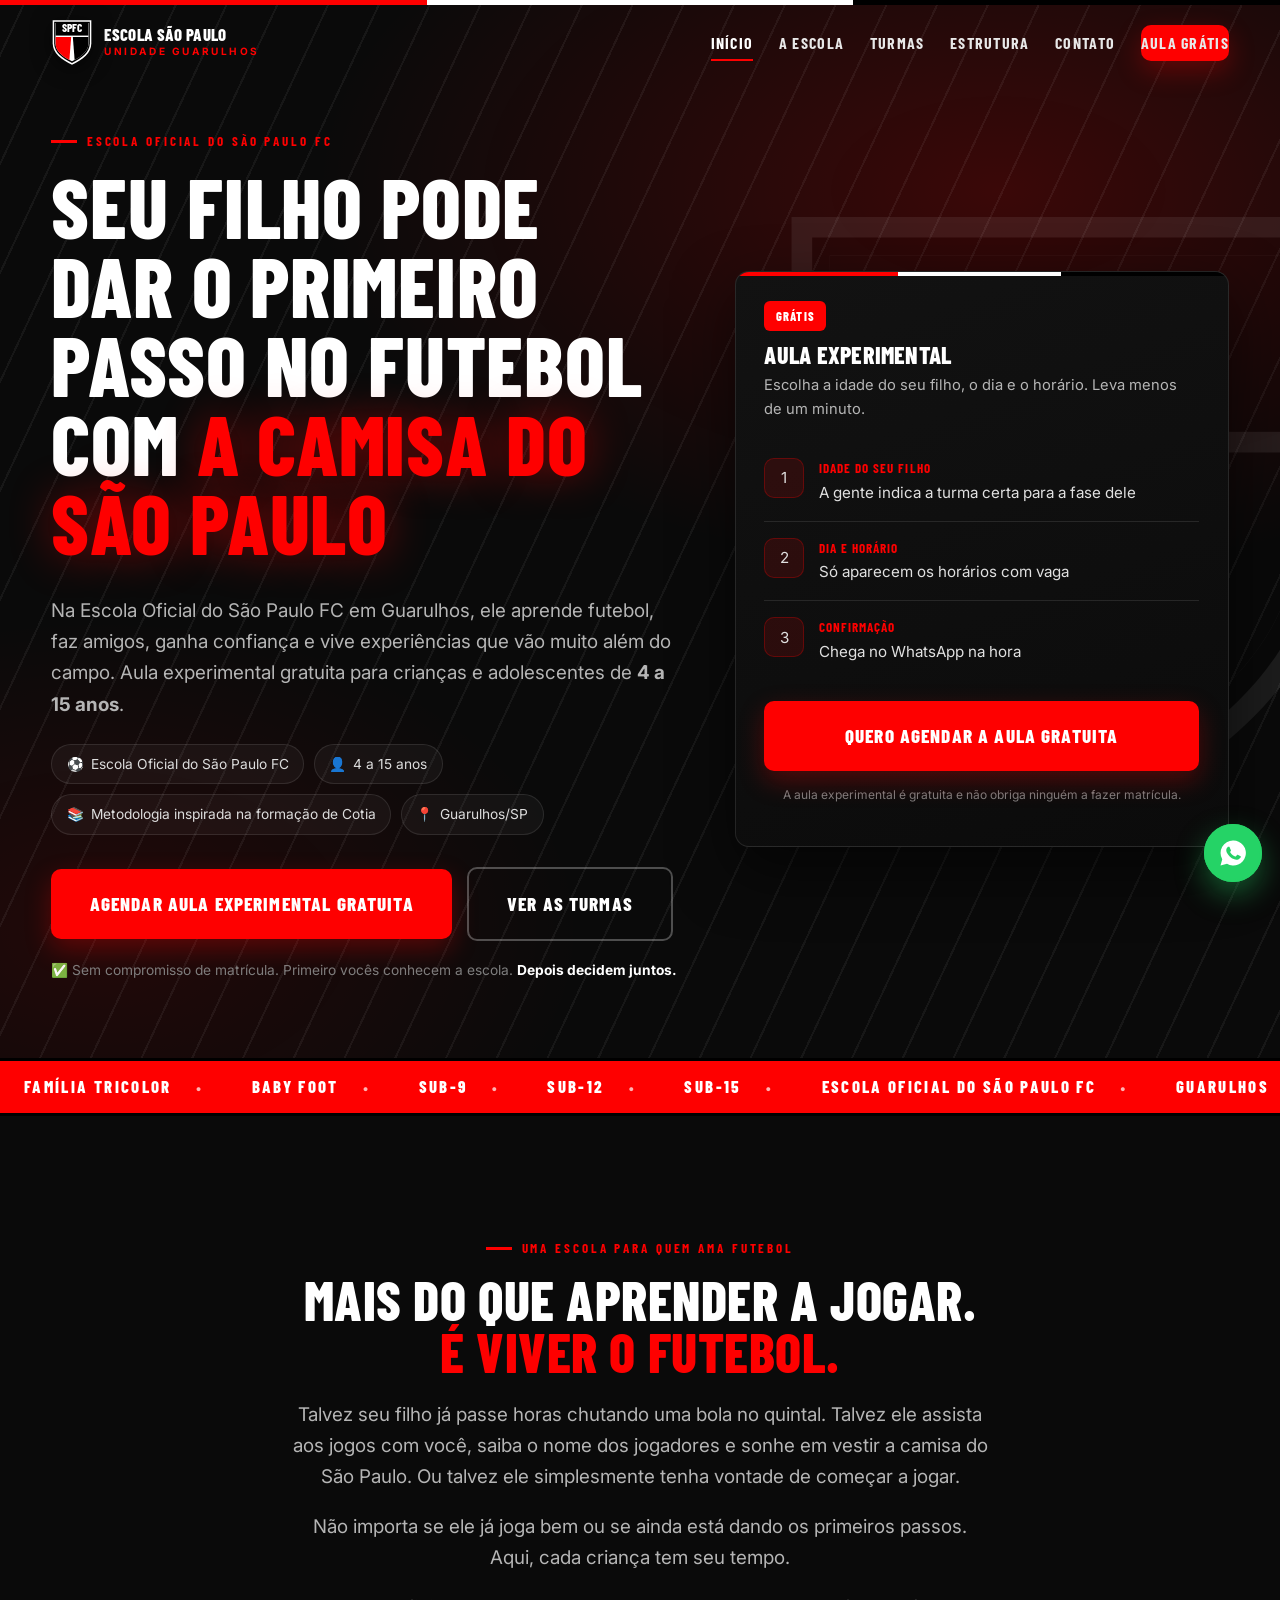
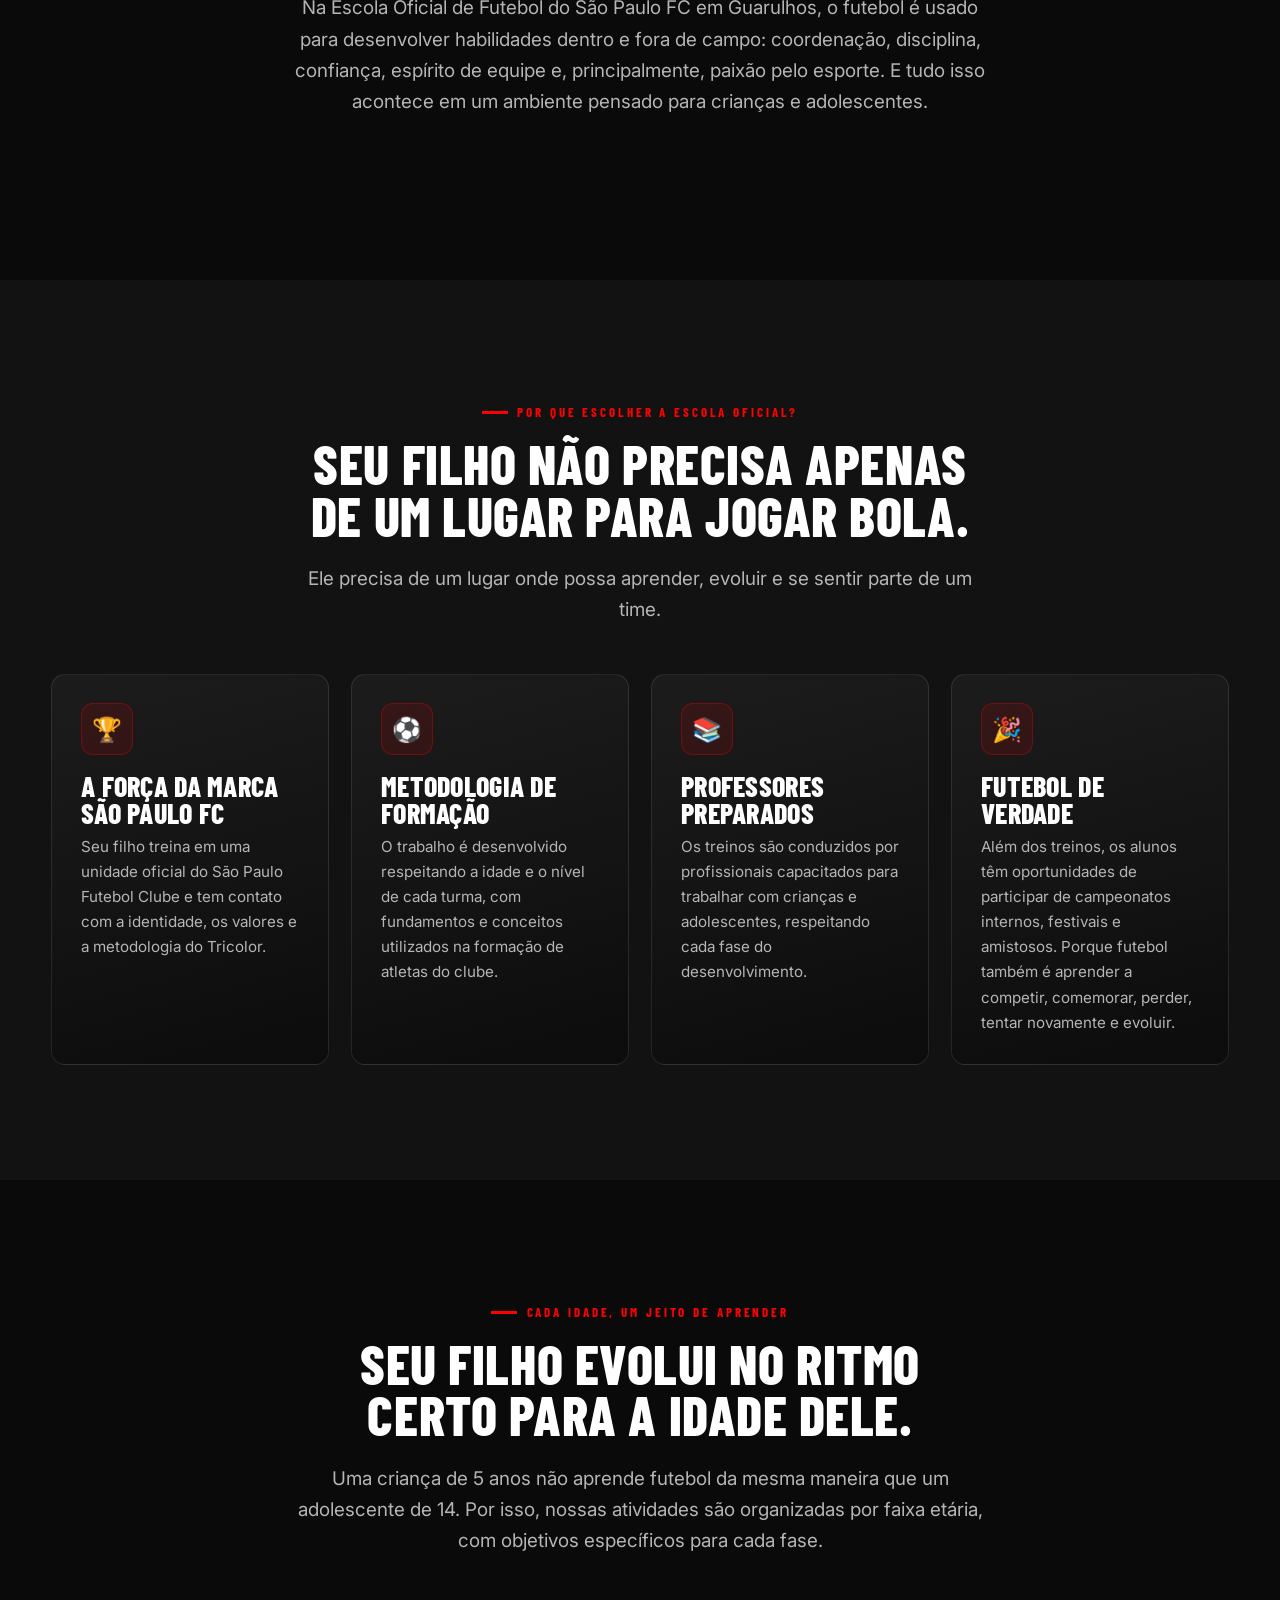
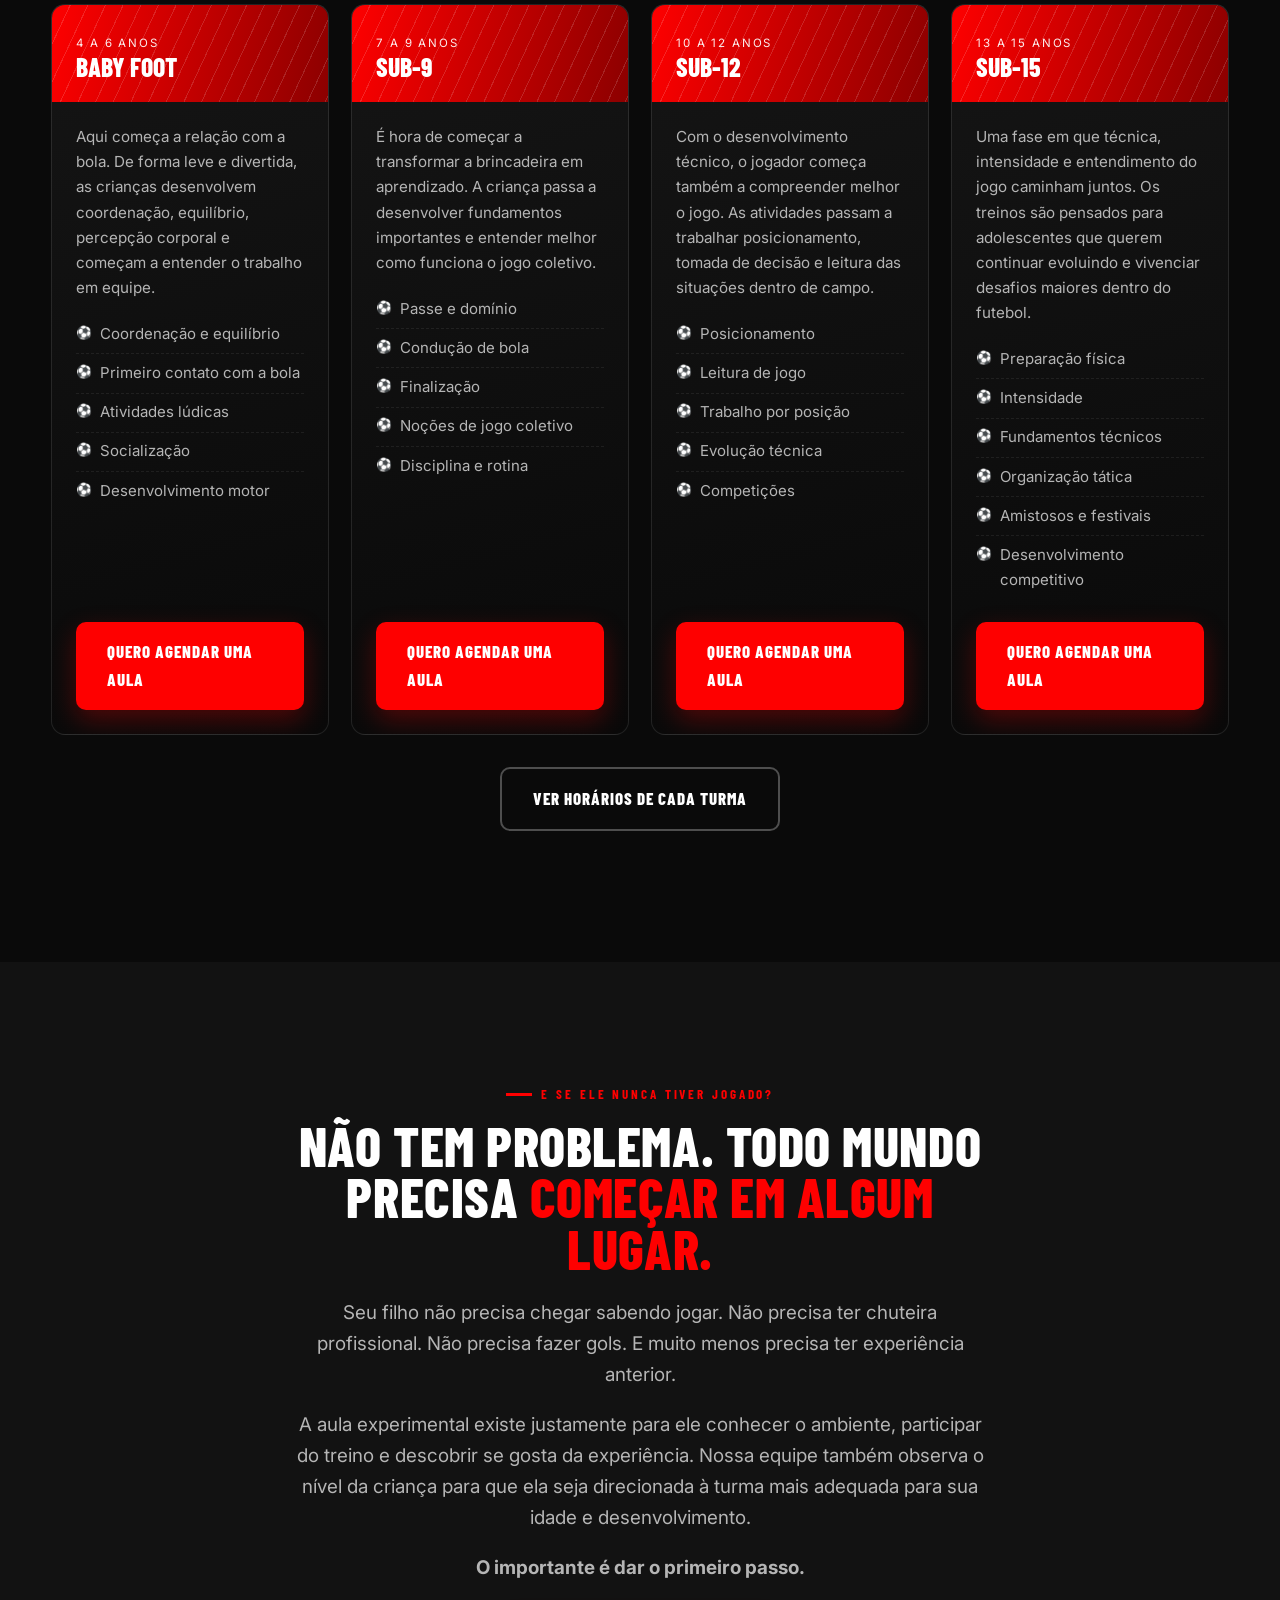
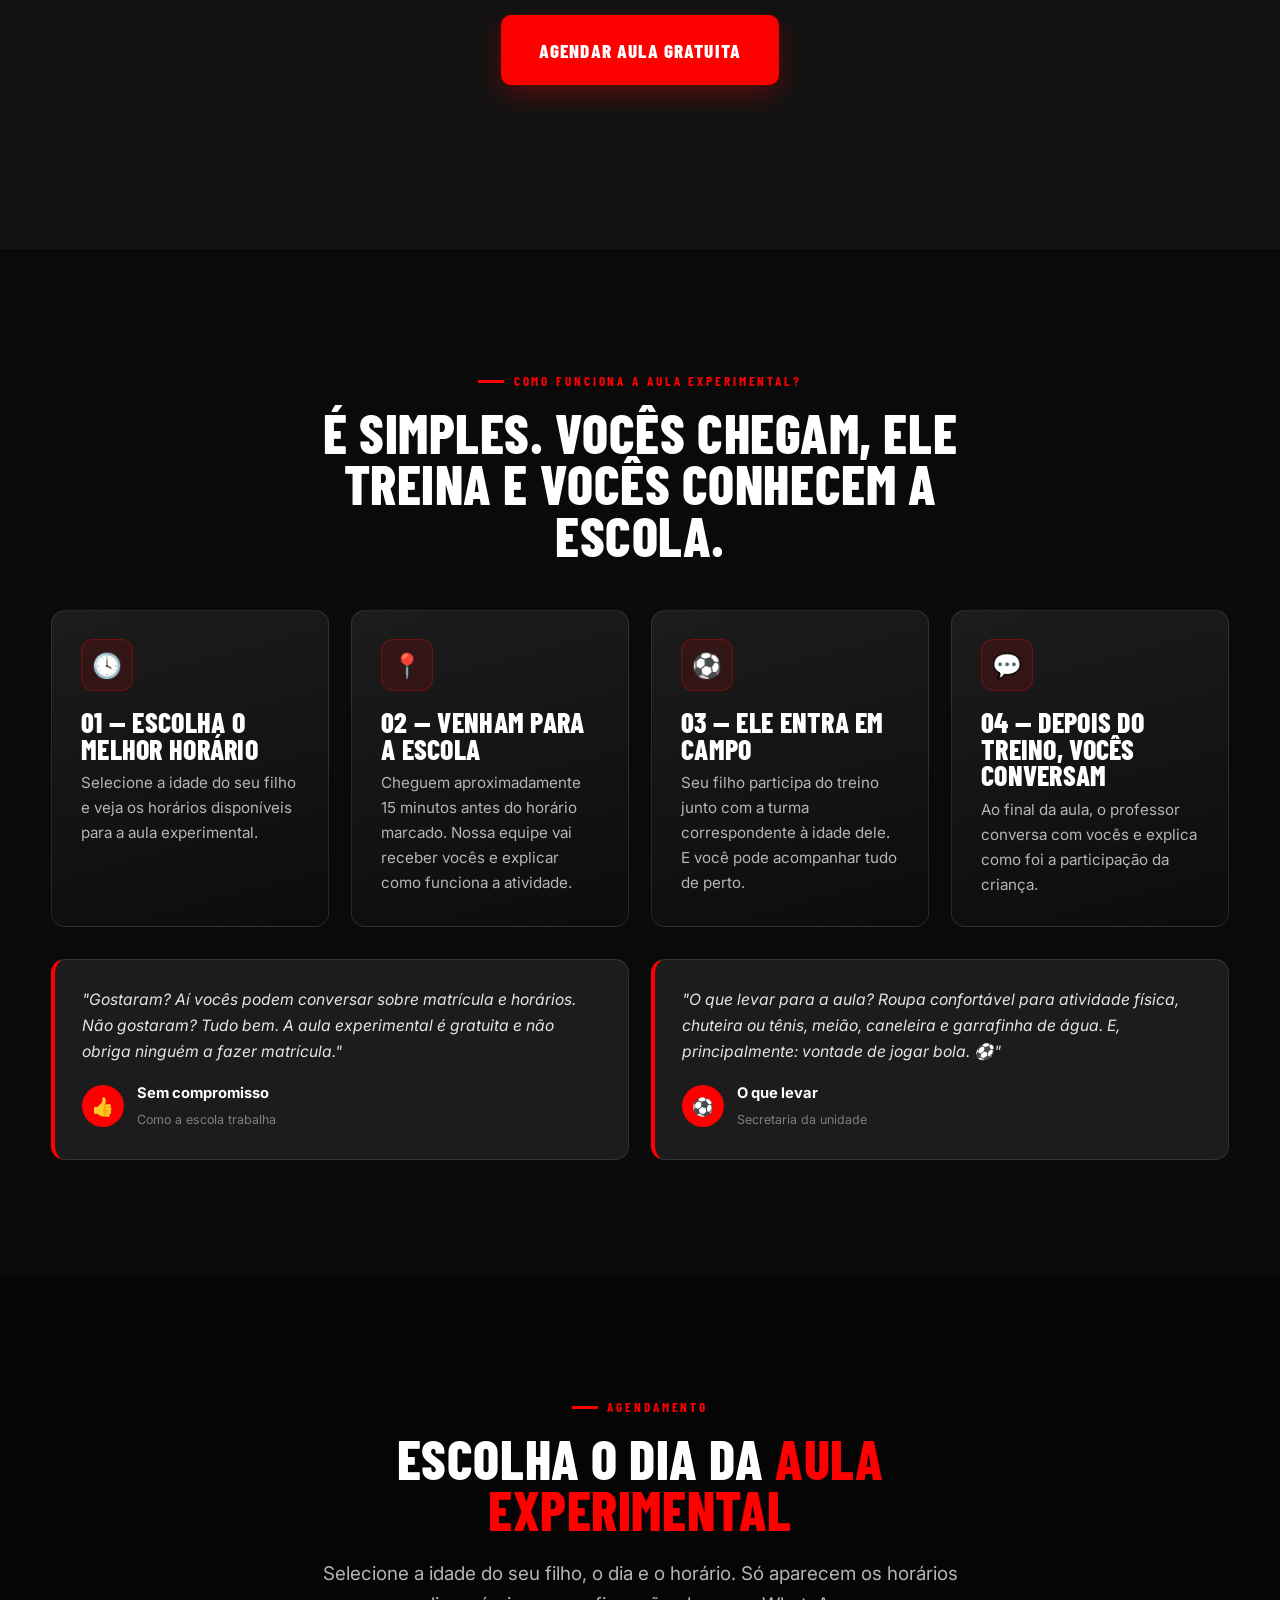
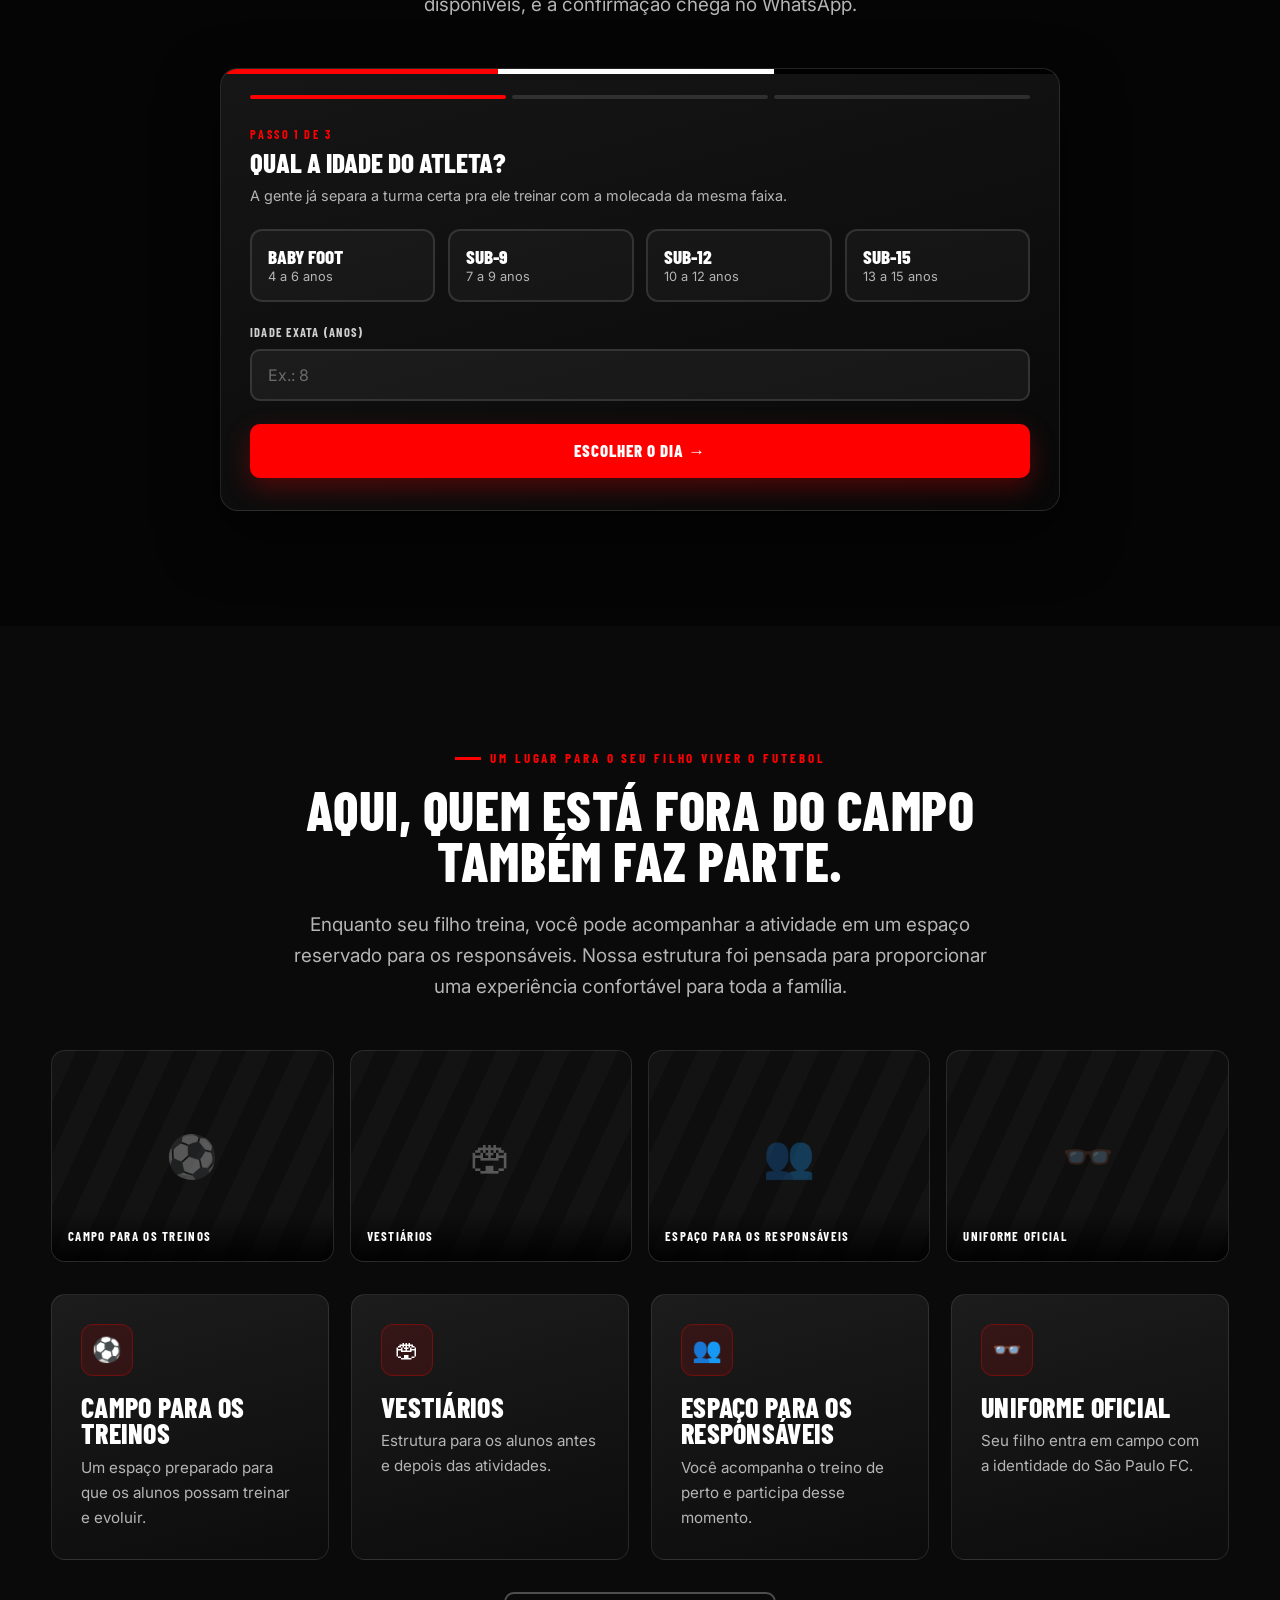
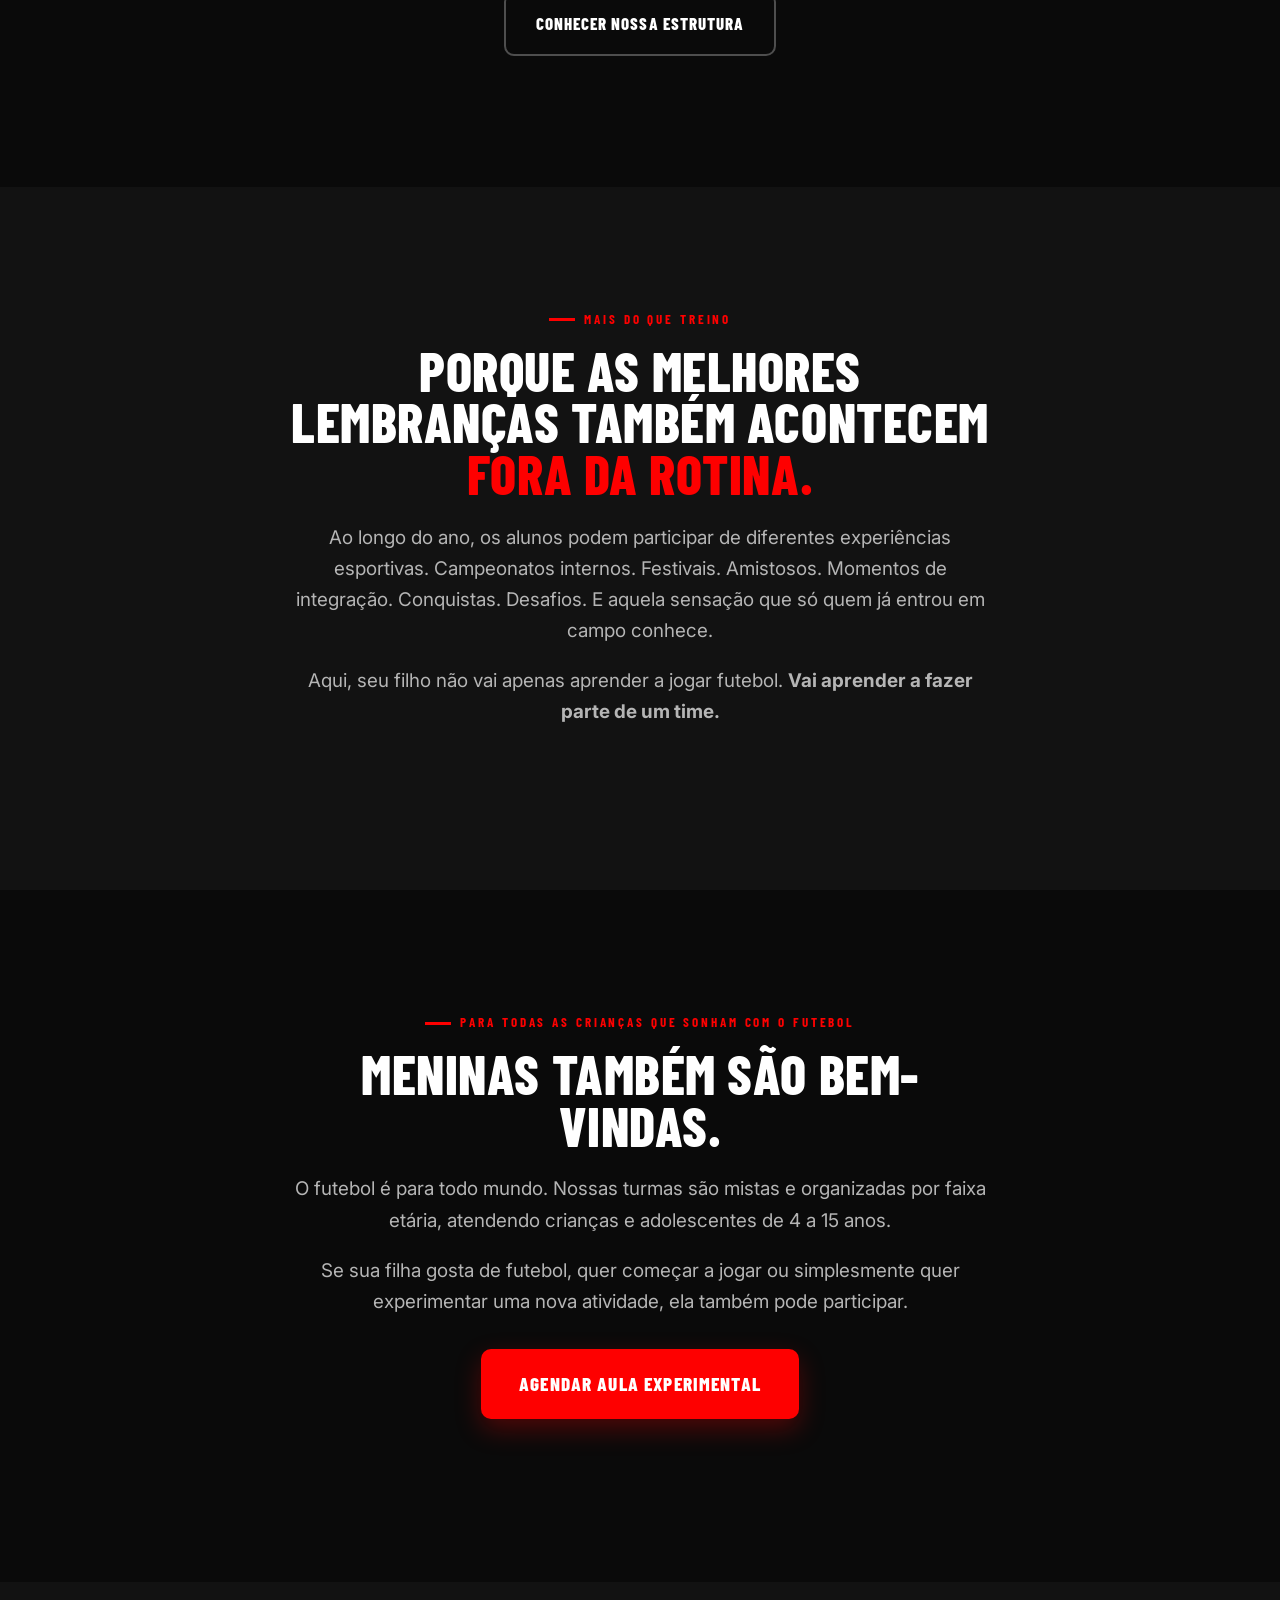
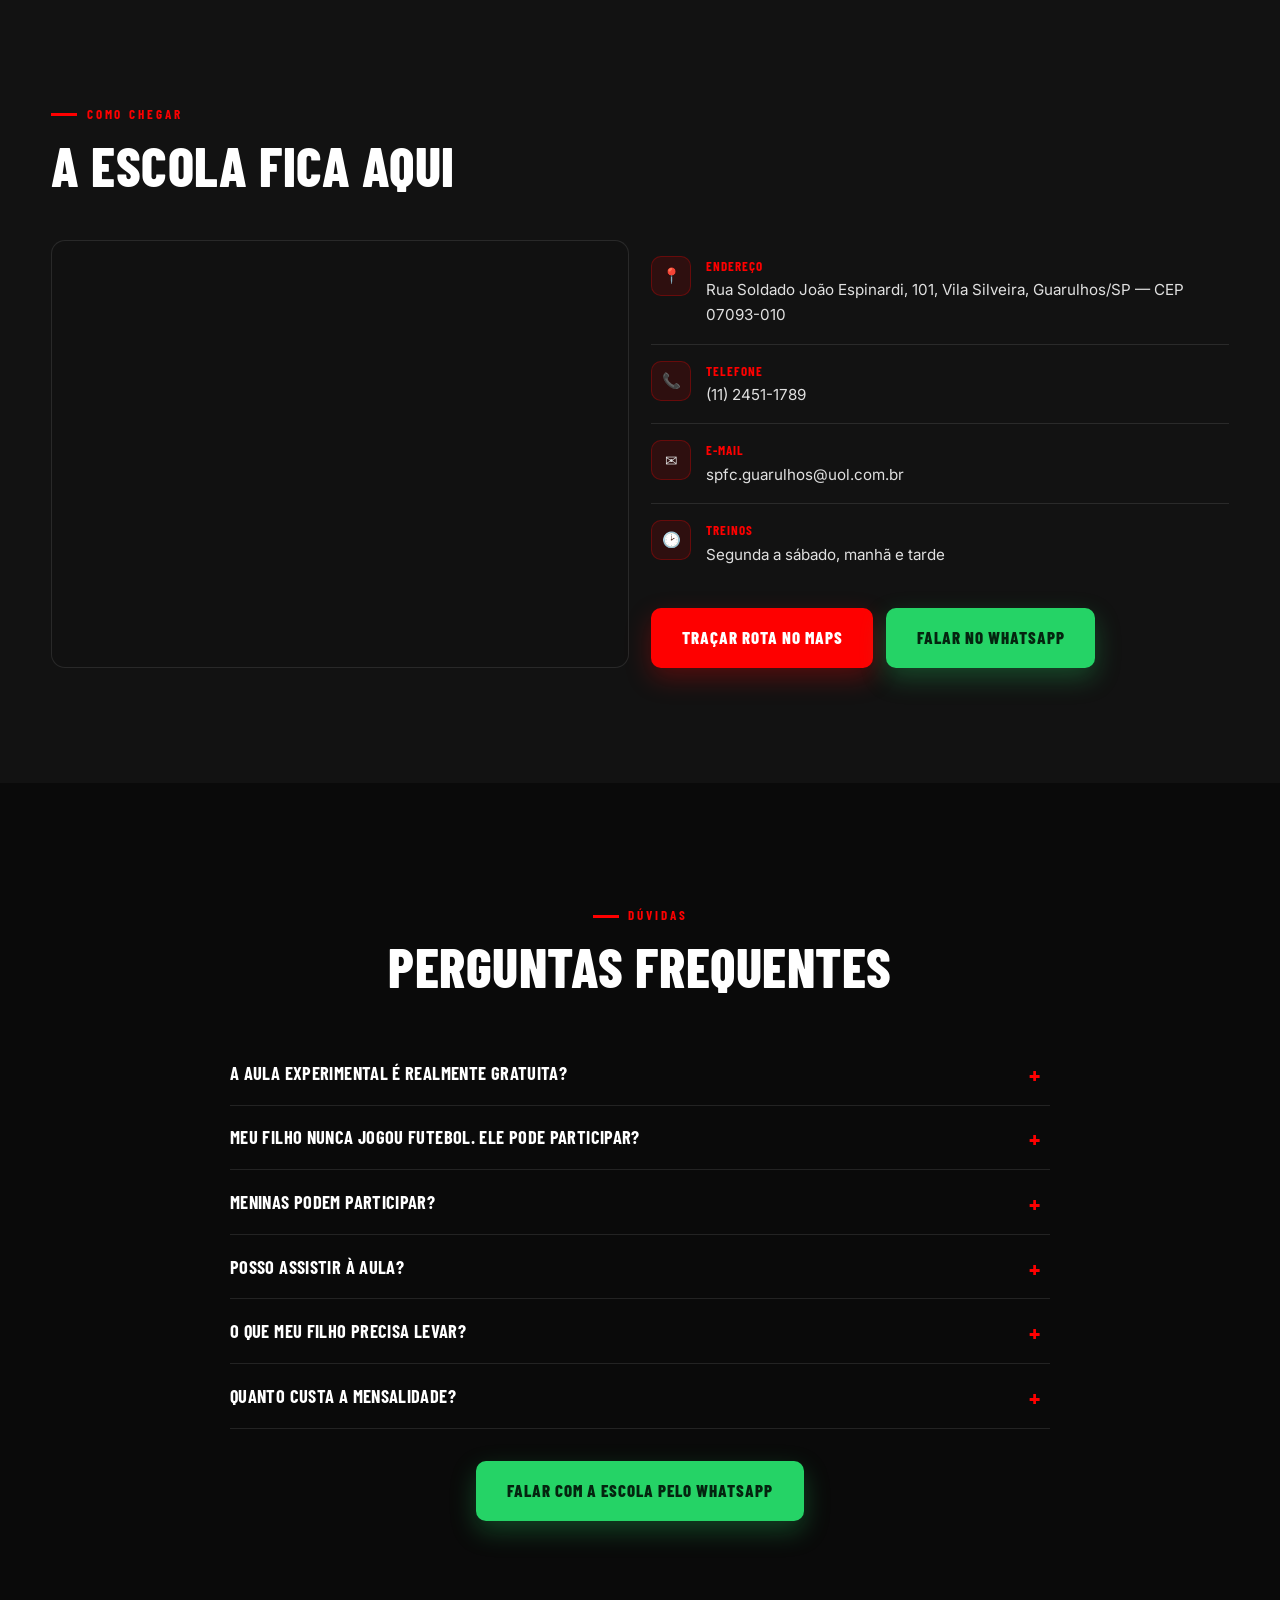
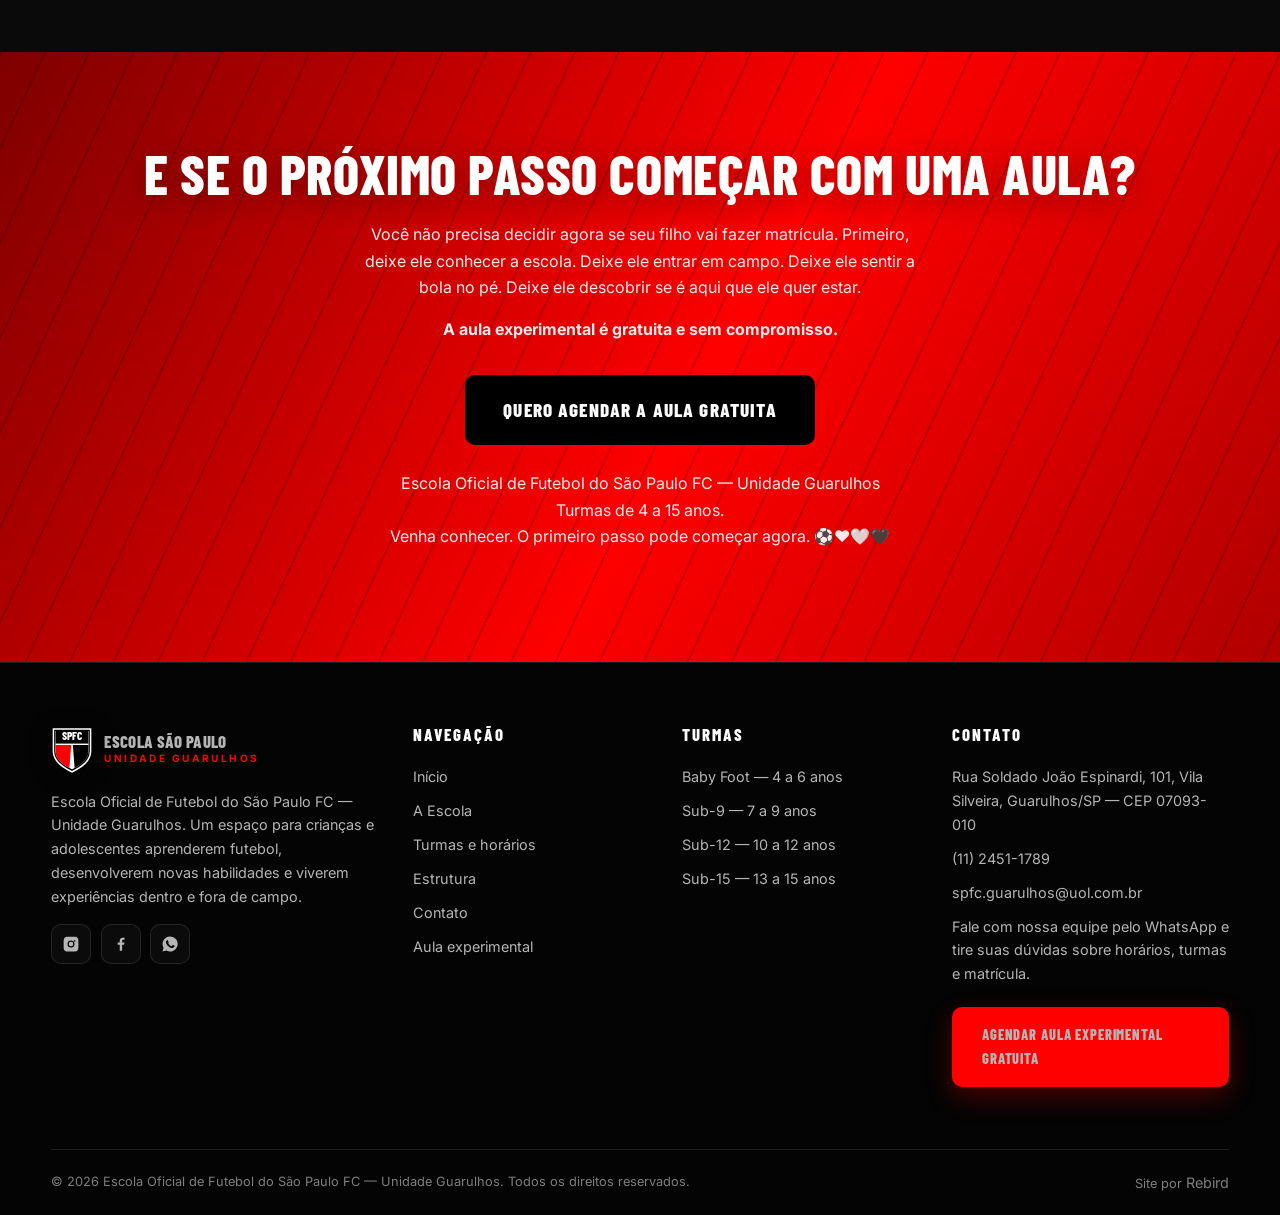
==== commit ad0ad6de: "Atualiza endereco e telefone com dados oficiais do Google Meu Negocio Numero da rua e telefone confe" ====
--- a/index.html
+++ b/index.html
@@ -34,7 +34,8 @@
   "description":"Escola Oficial de Futebol do São Paulo FC em Guarulhos. Um espaço para crianças e adolescentes de 4 a 15 anos aprenderem futebol, desenvolverem novas habilidades e viverem experiências dentro e fora de campo.",
   "url":"https://spfcguarulhos.com.br/",
   "image":"https://spfcguarulhos.com.br/assets/img/og.png",
-  "address":{"@type":"PostalAddress","streetAddress":"Rua Soldado João Espinardi, 80","addressLocality":"Guarulhos","addressRegion":"SP","postalCode":"07093-010","addressCountry":"BR"},
+  "address":{"@type":"PostalAddress","streetAddress":"Rua Soldado João Espinardi, 101","addressLocality":"Guarulhos","addressRegion":"SP","postalCode":"07093-010","addressCountry":"BR"},
+  "telephone":"+55 11 2451-1789",
   "areaServed":"Guarulhos, SP",
   "sameAs":["https://www.instagram.com/spfc.guarulhos/","https://www.facebook.com/spfc.escoladefutebol.3/"],
   "makesOffer":{"@type":"Offer","name":"Aula experimental gratuita","price":"0","priceCurrency":"BRL"}
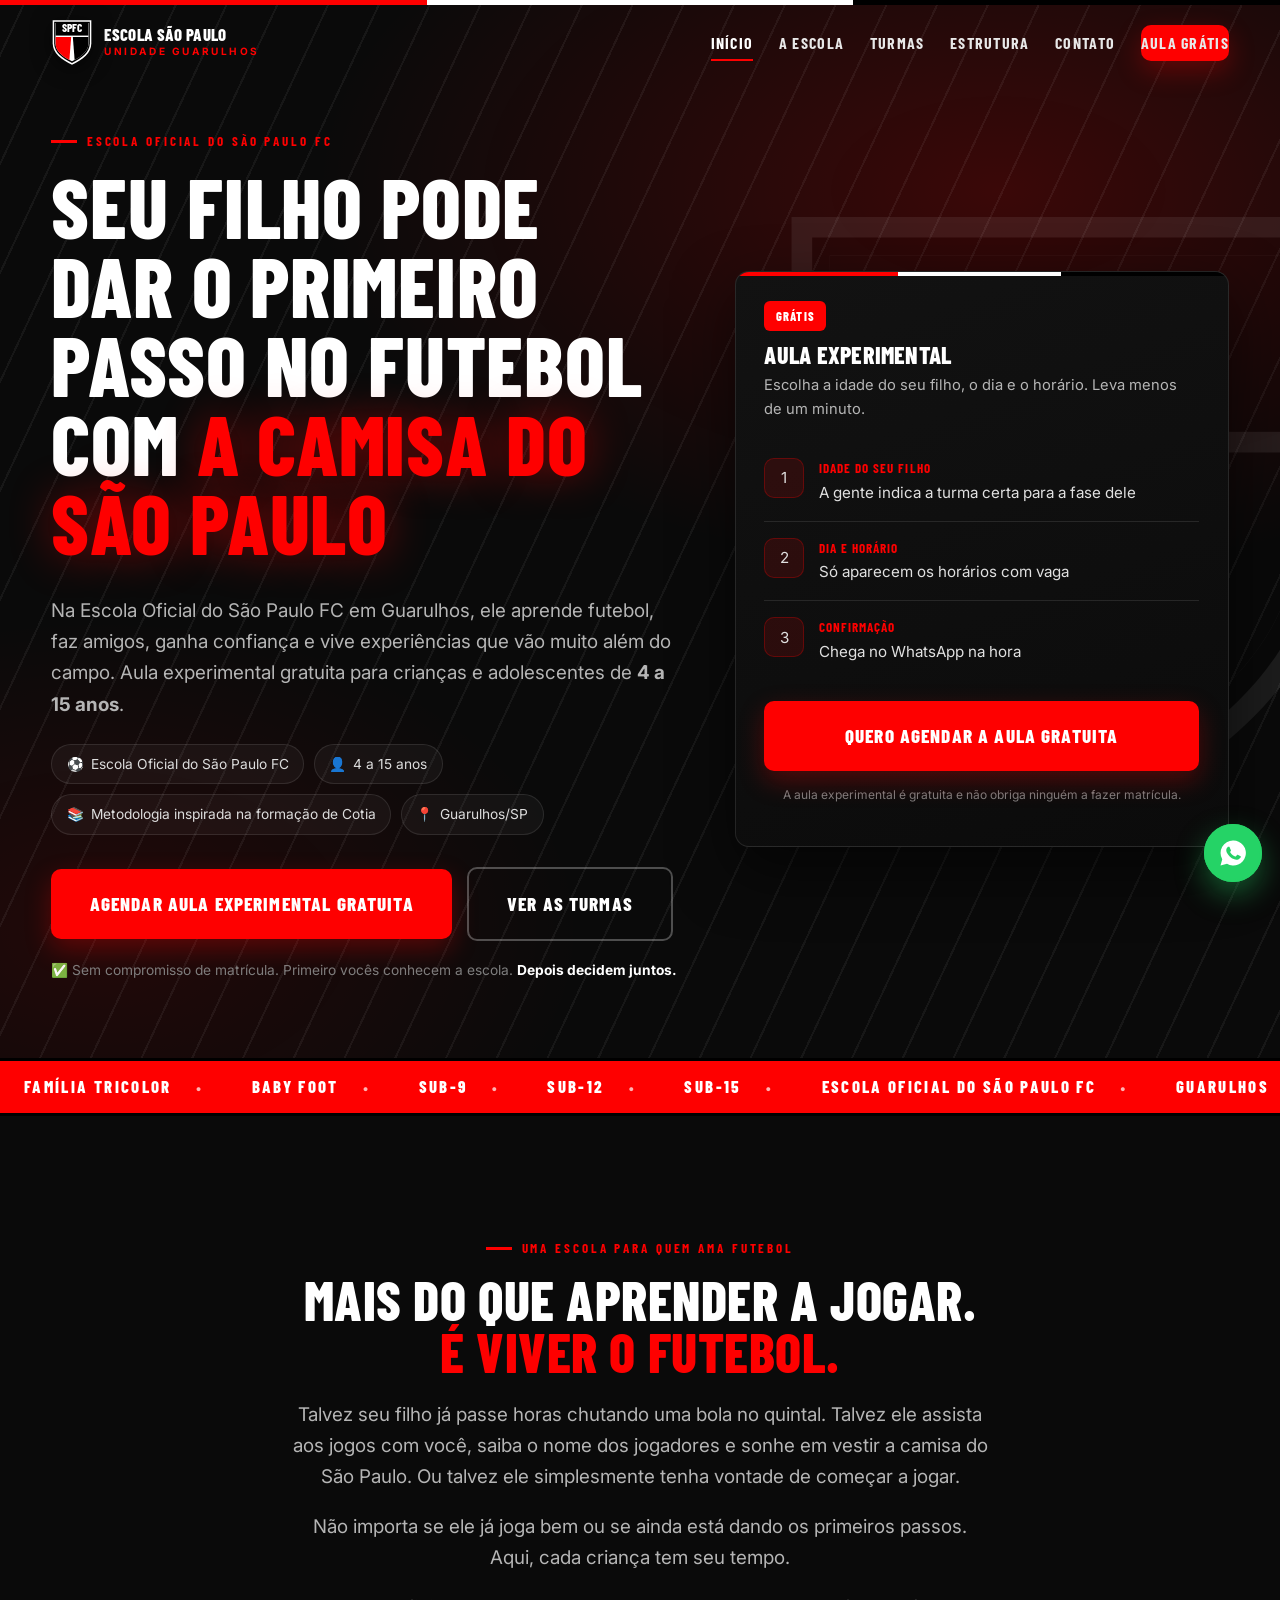
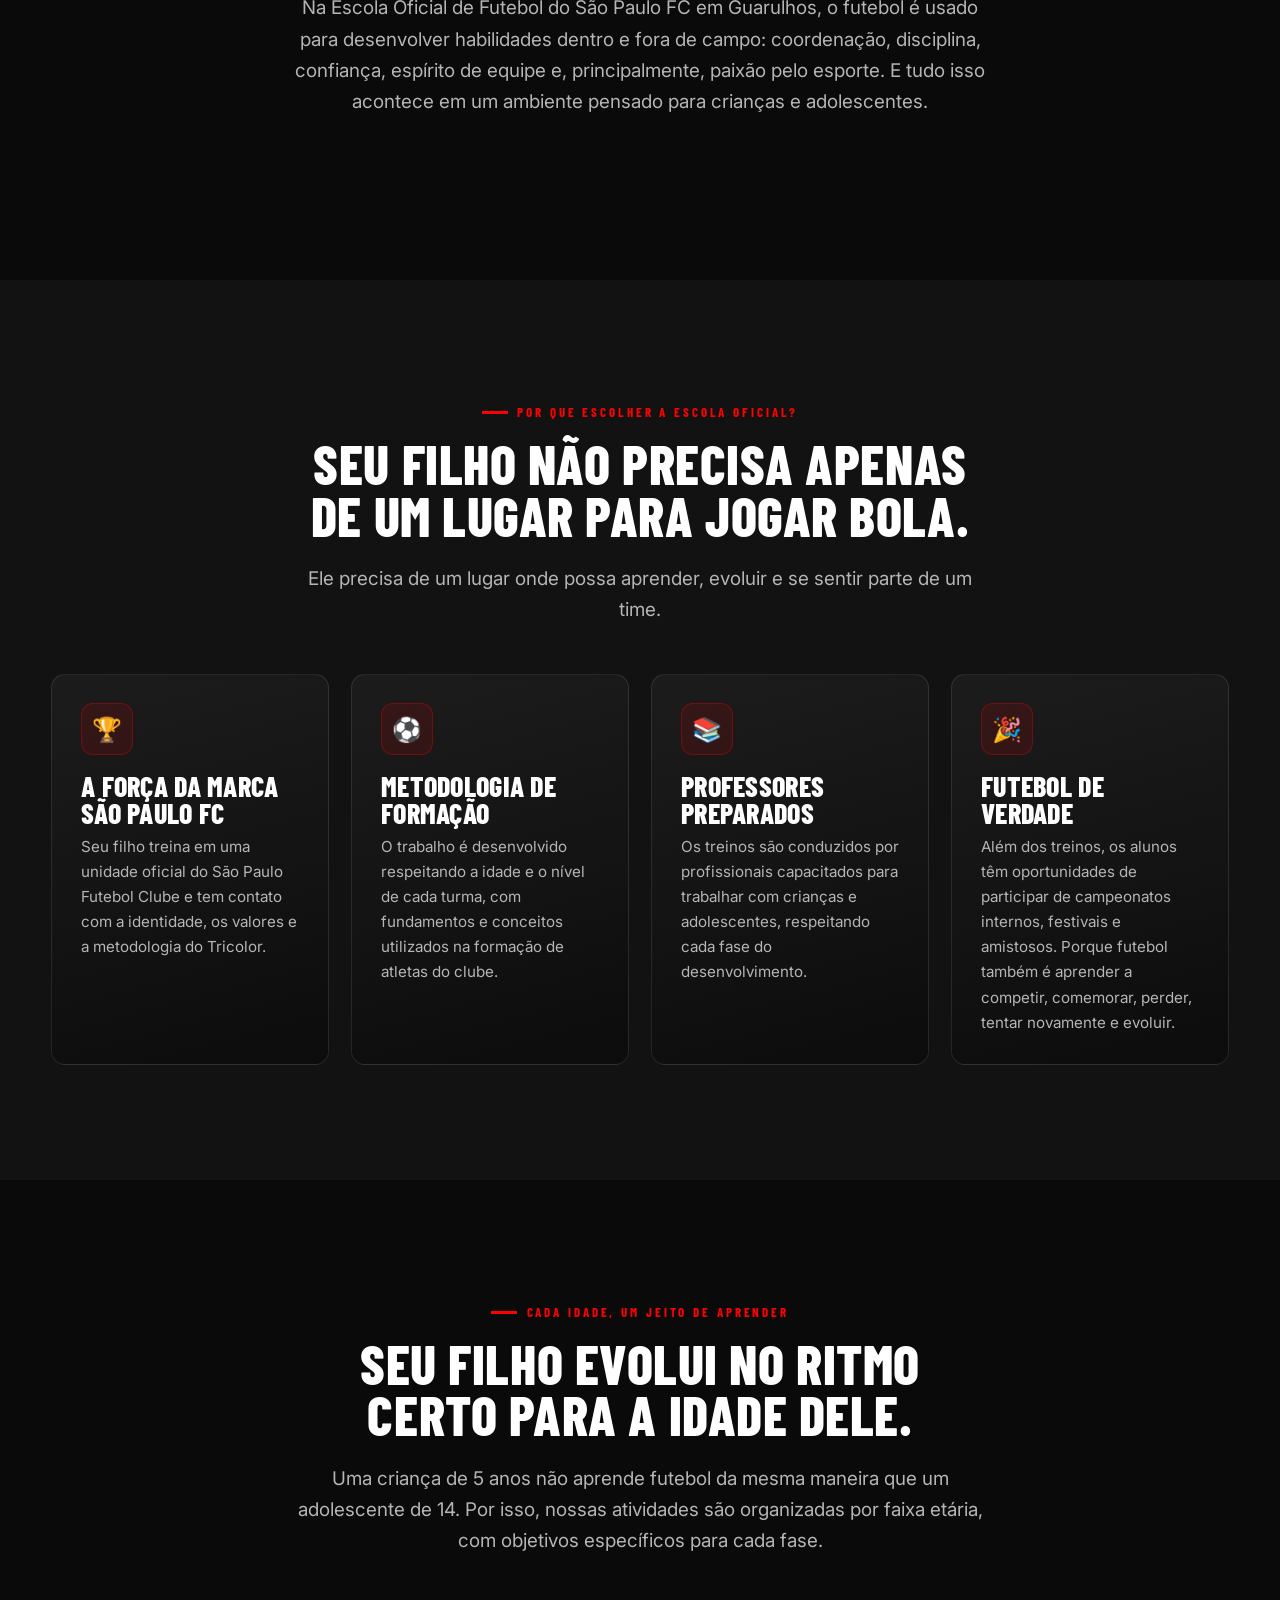
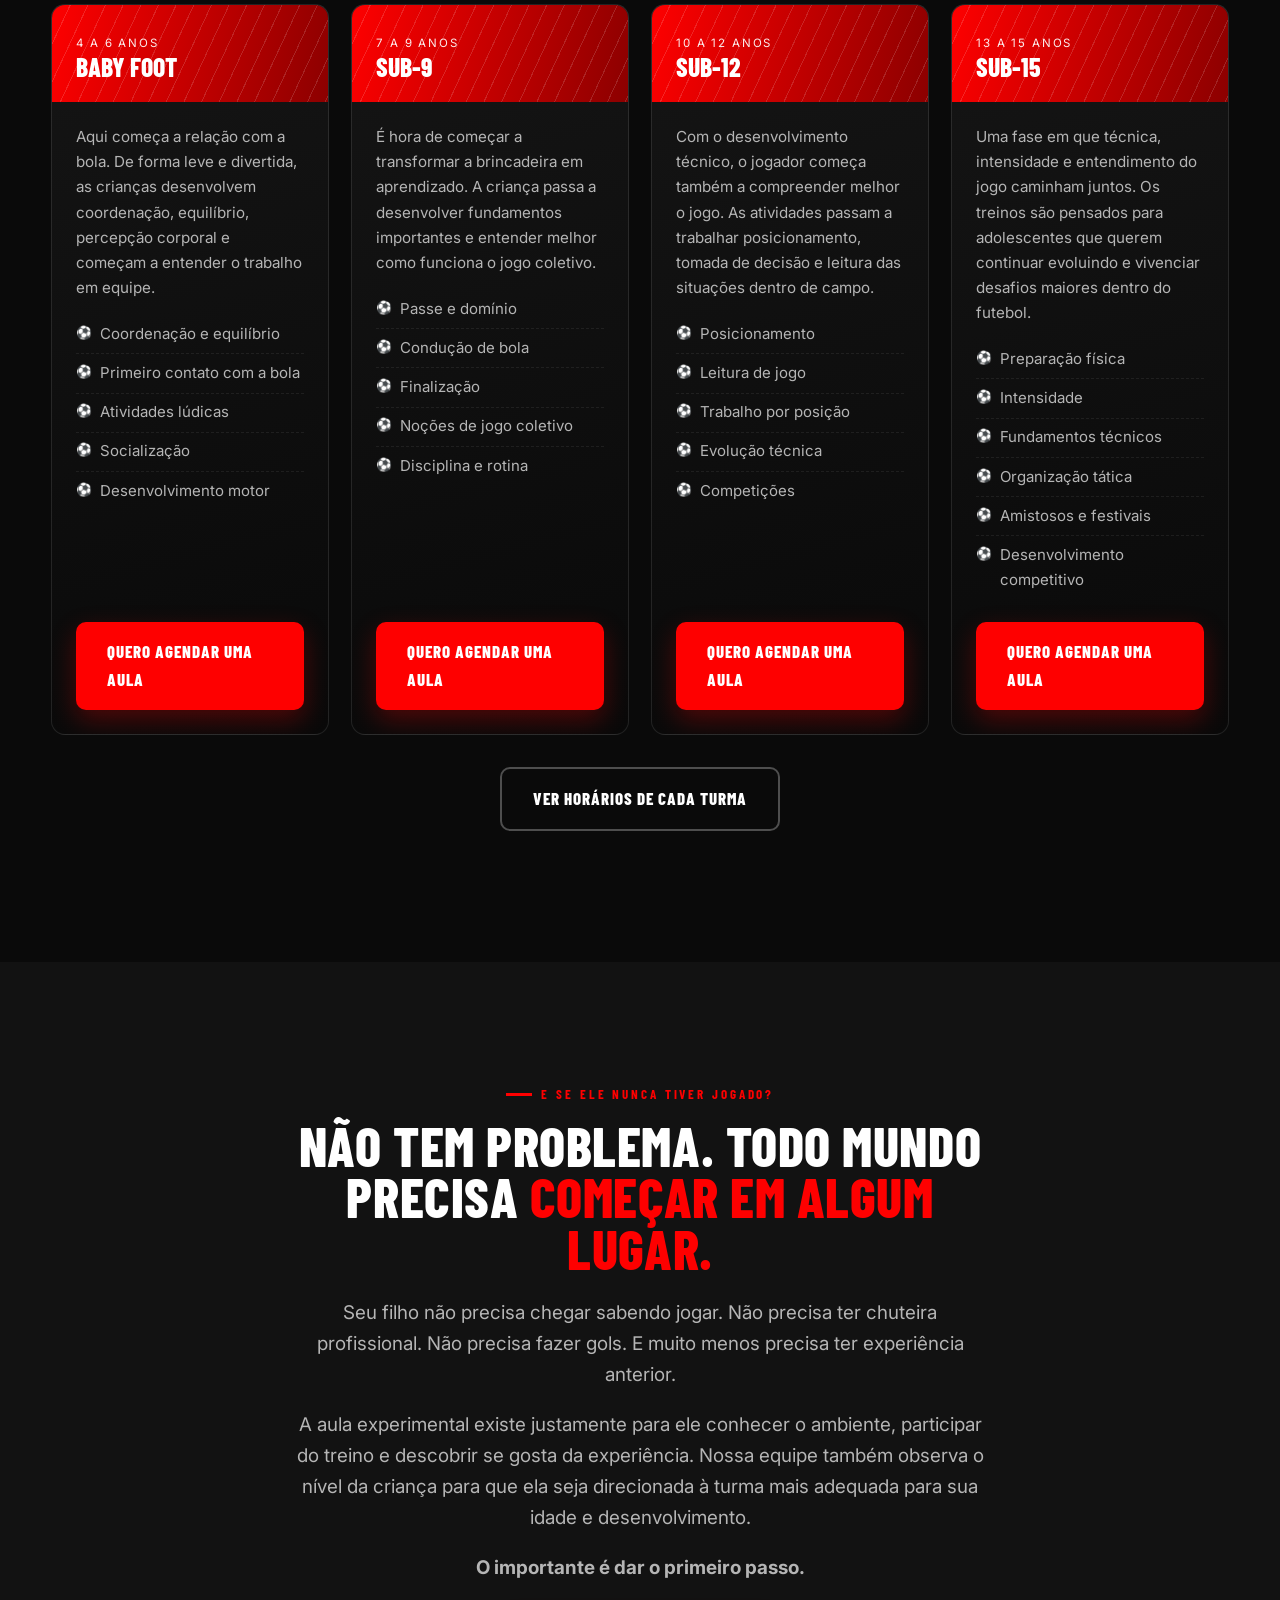
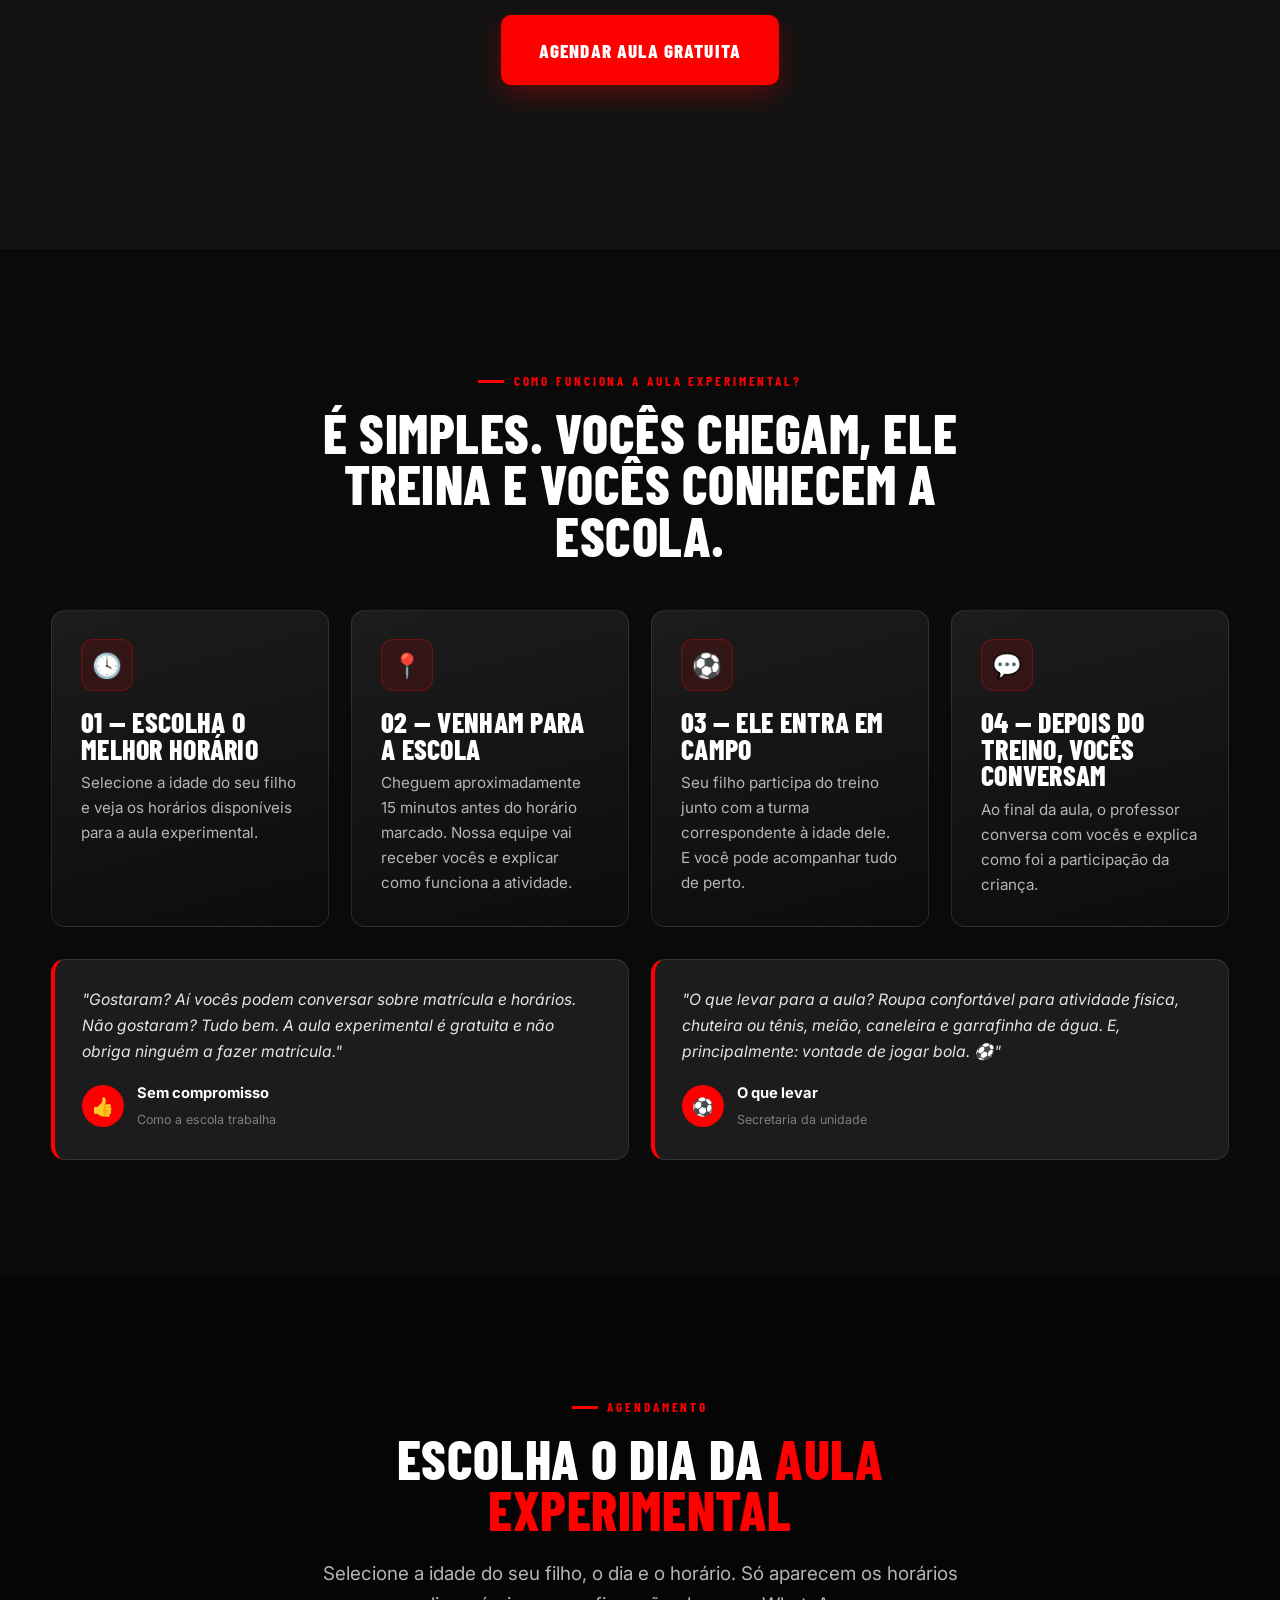
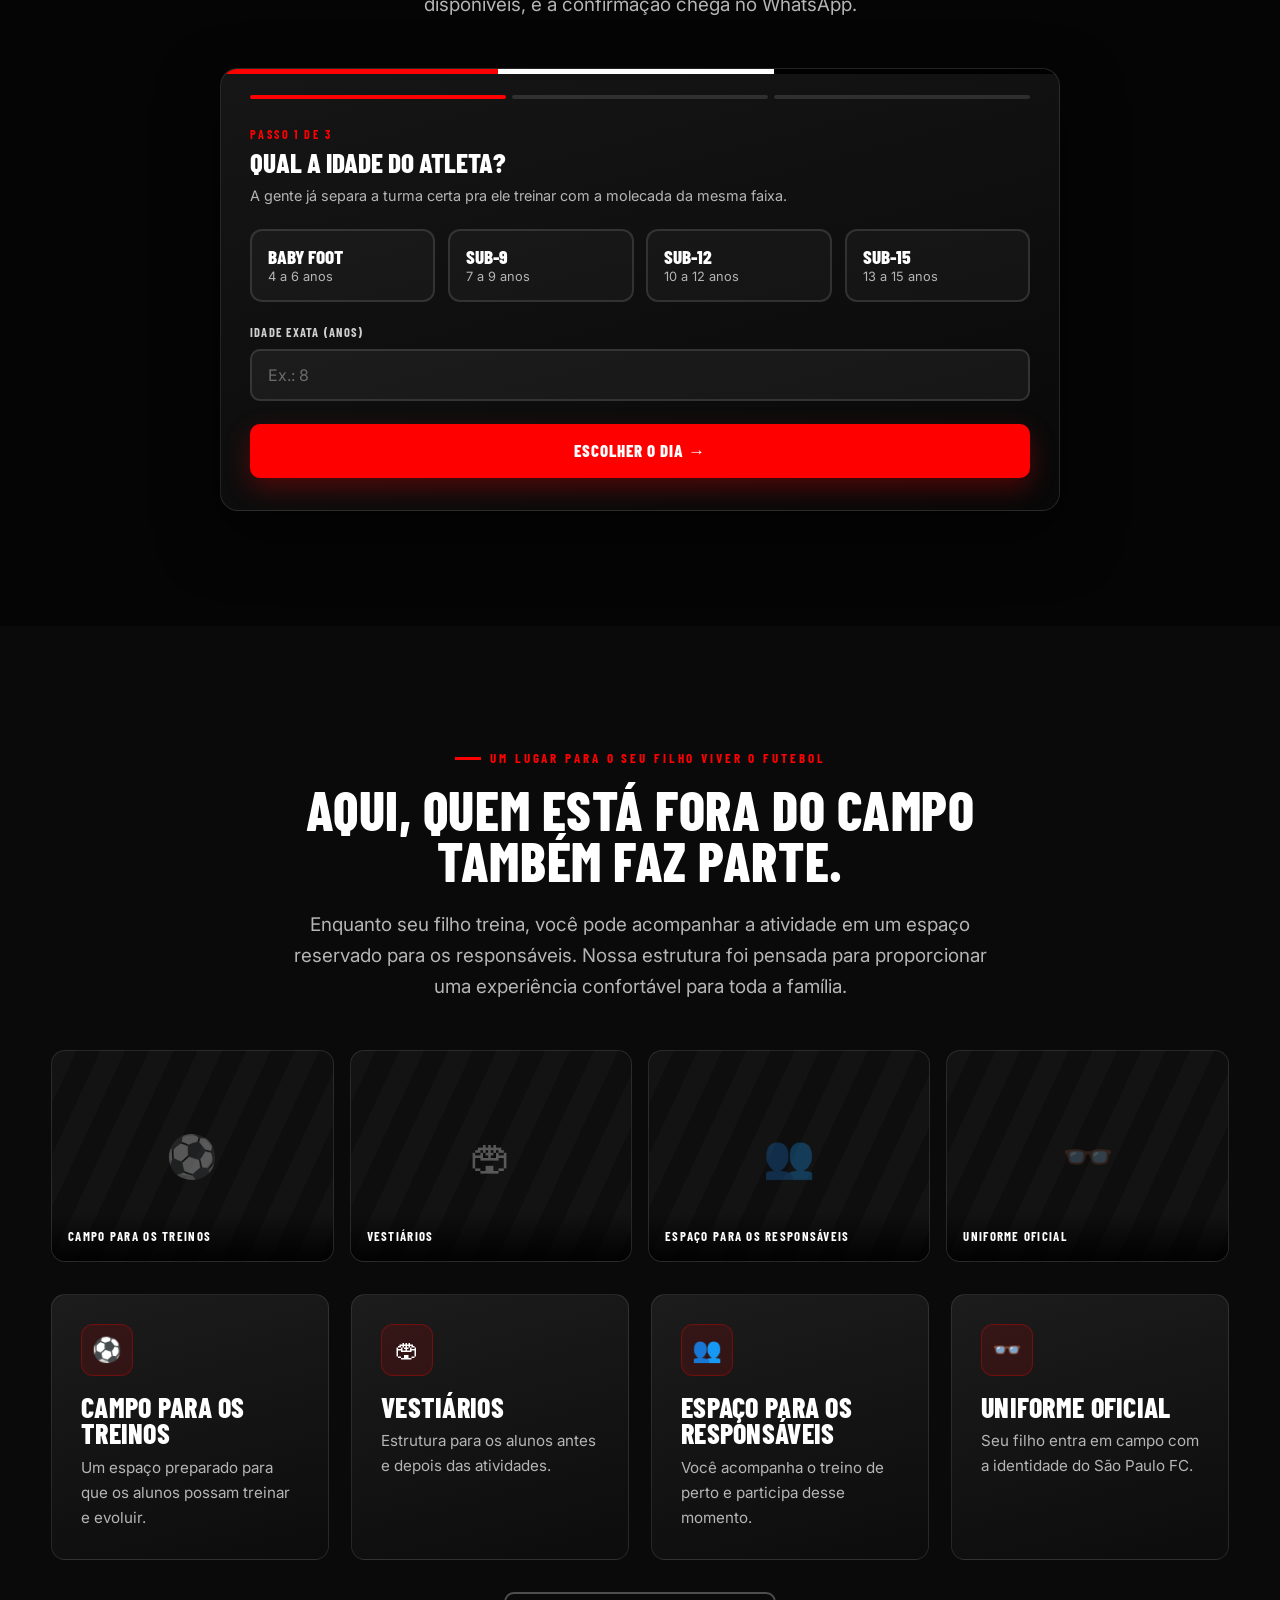
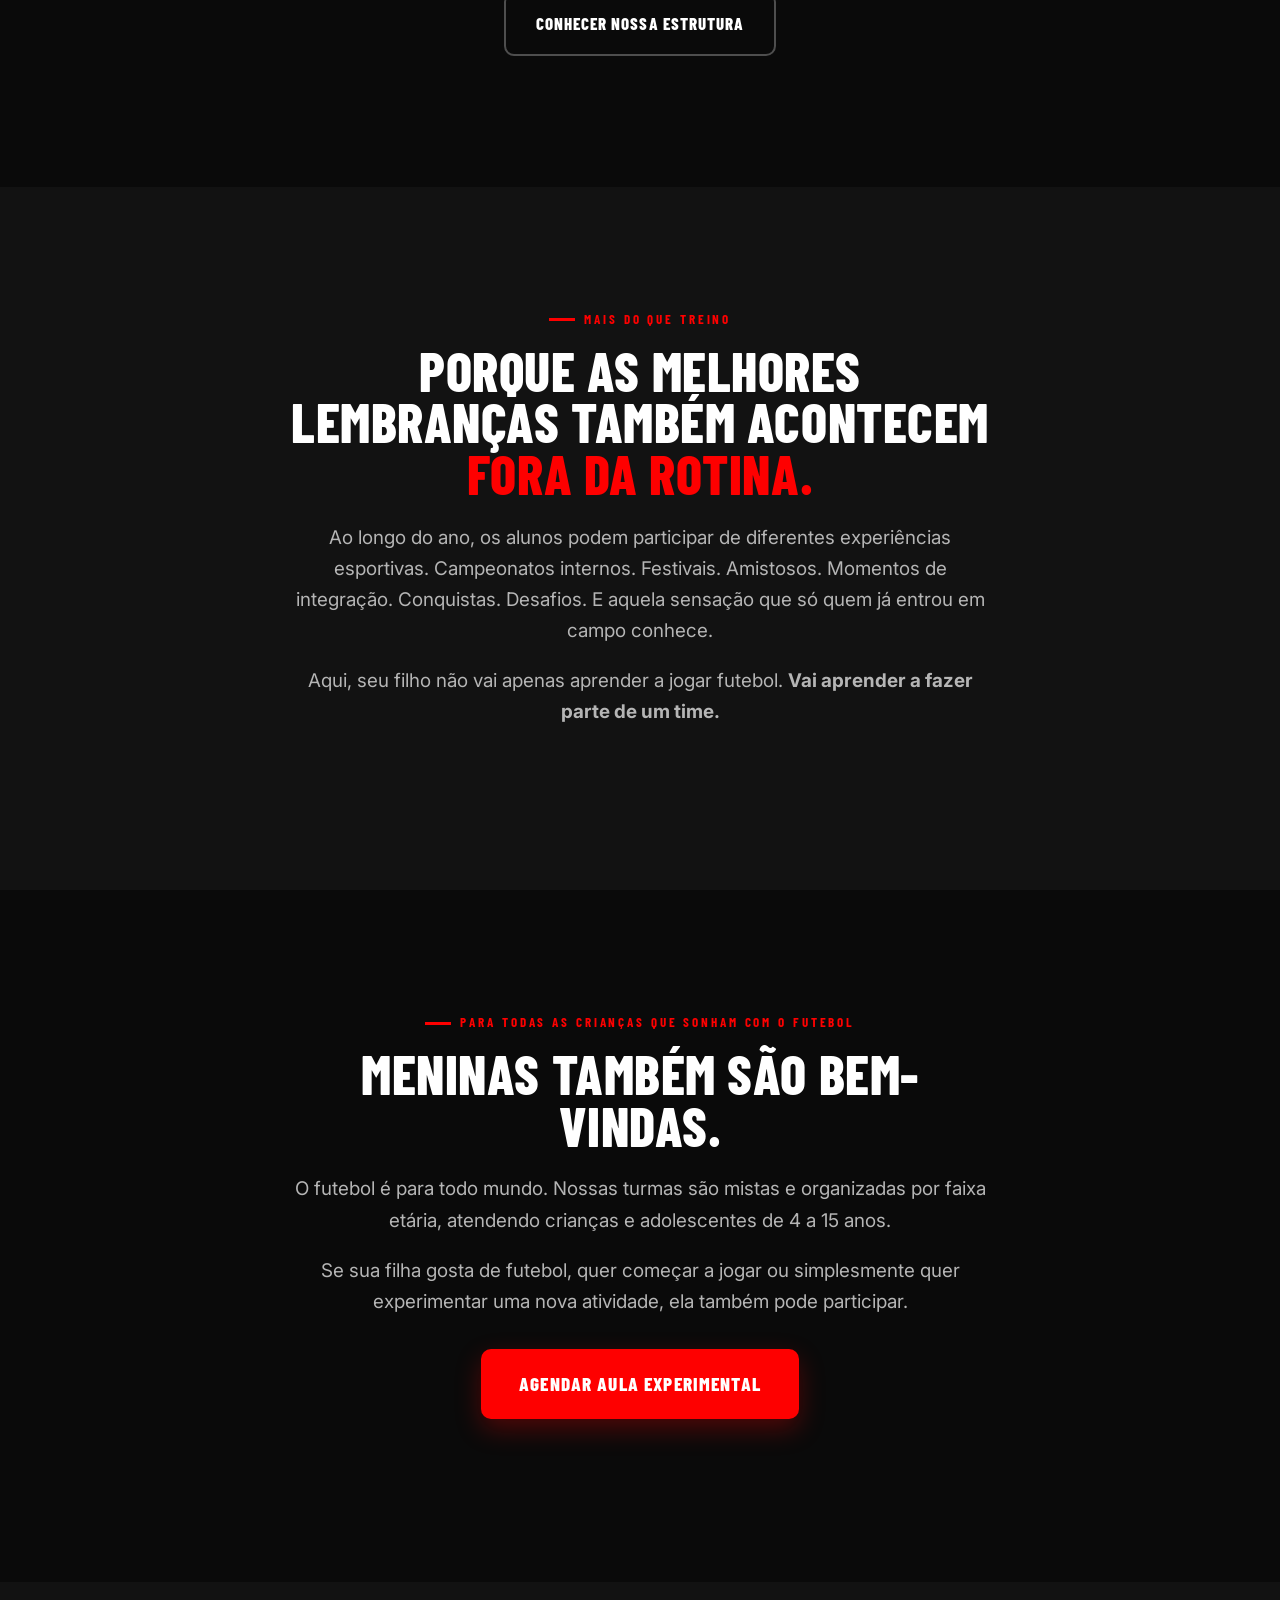
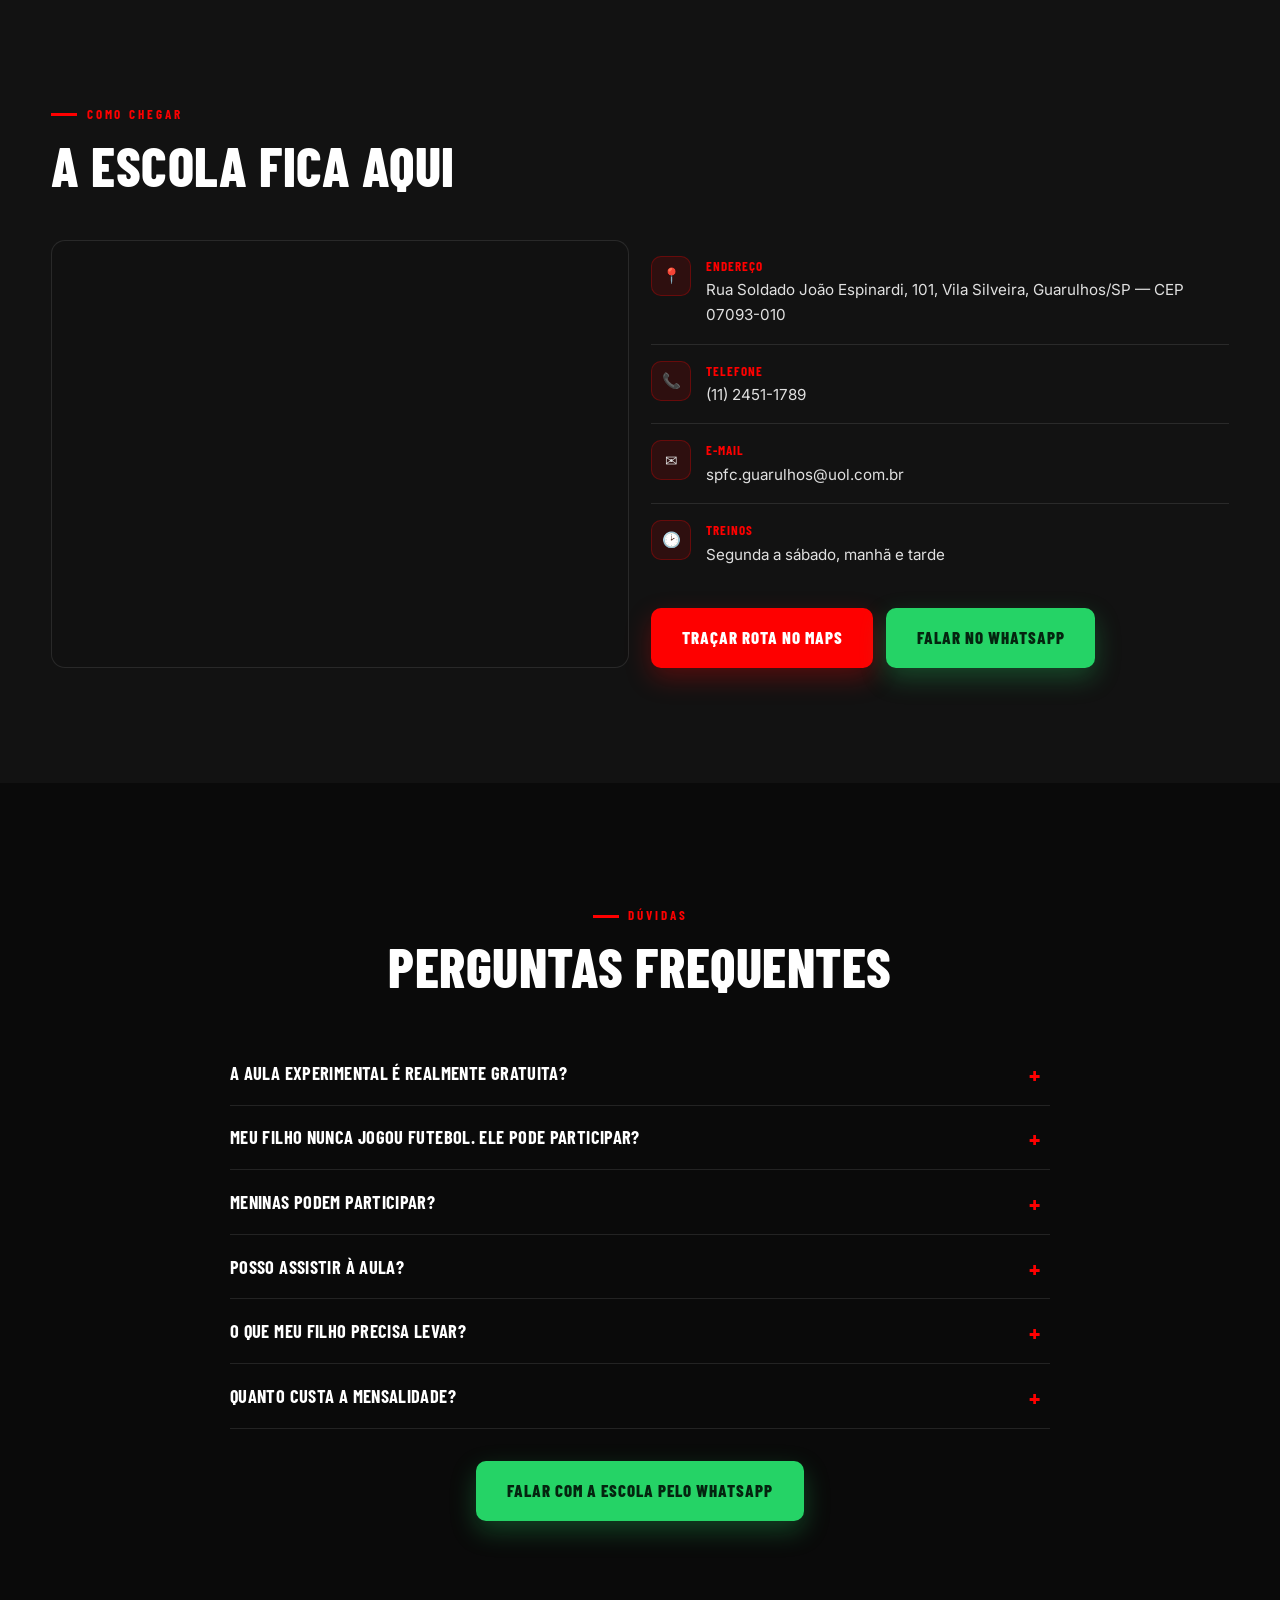
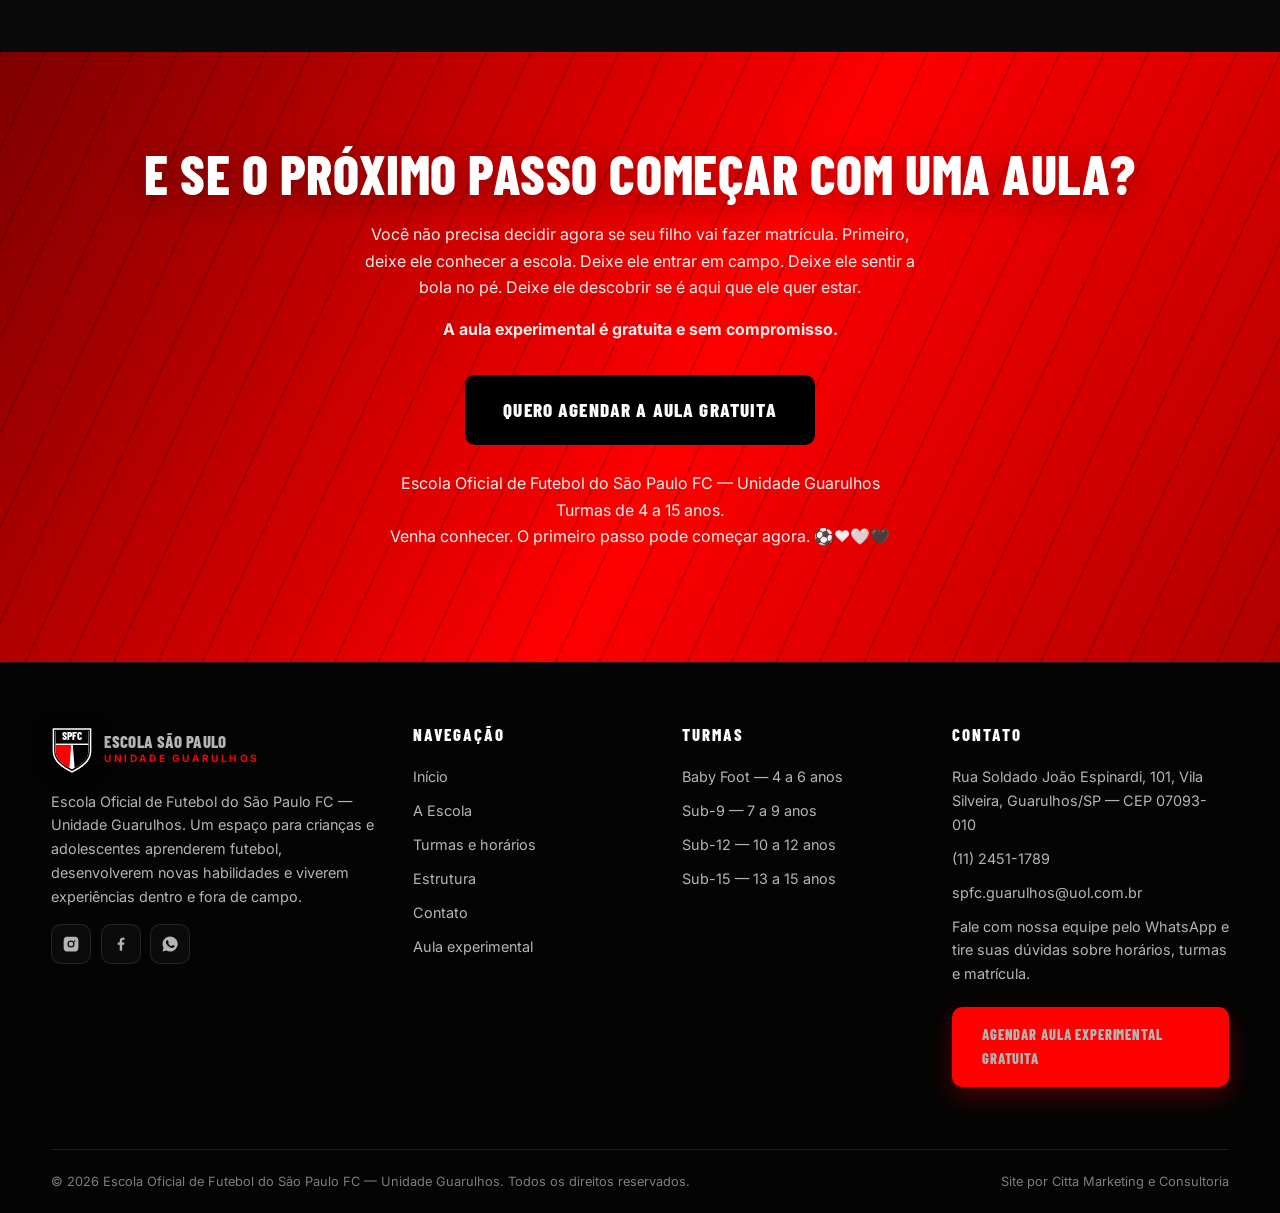
==== commit b2489a6e: "Troca credito do rodape de Site por Rebird para Citta Marketing e Consultoria" ====
--- a/index.html
+++ b/index.html
@@ -399,7 +399,7 @@
     </div>
     <div class="copy">
       <span>&copy; <span data-fill="ano"></span> Escola Oficial de Futebol do São Paulo FC — Unidade Guarulhos. Todos os direitos reservados.</span>
-      <span>Site por <a href="https://rebird.com.br" target="_blank" rel="noopener">Rebird</a></span>
+      <span>Site por Citta Marketing e Consultoria</span>
     </div>
   </div>
 </footer>
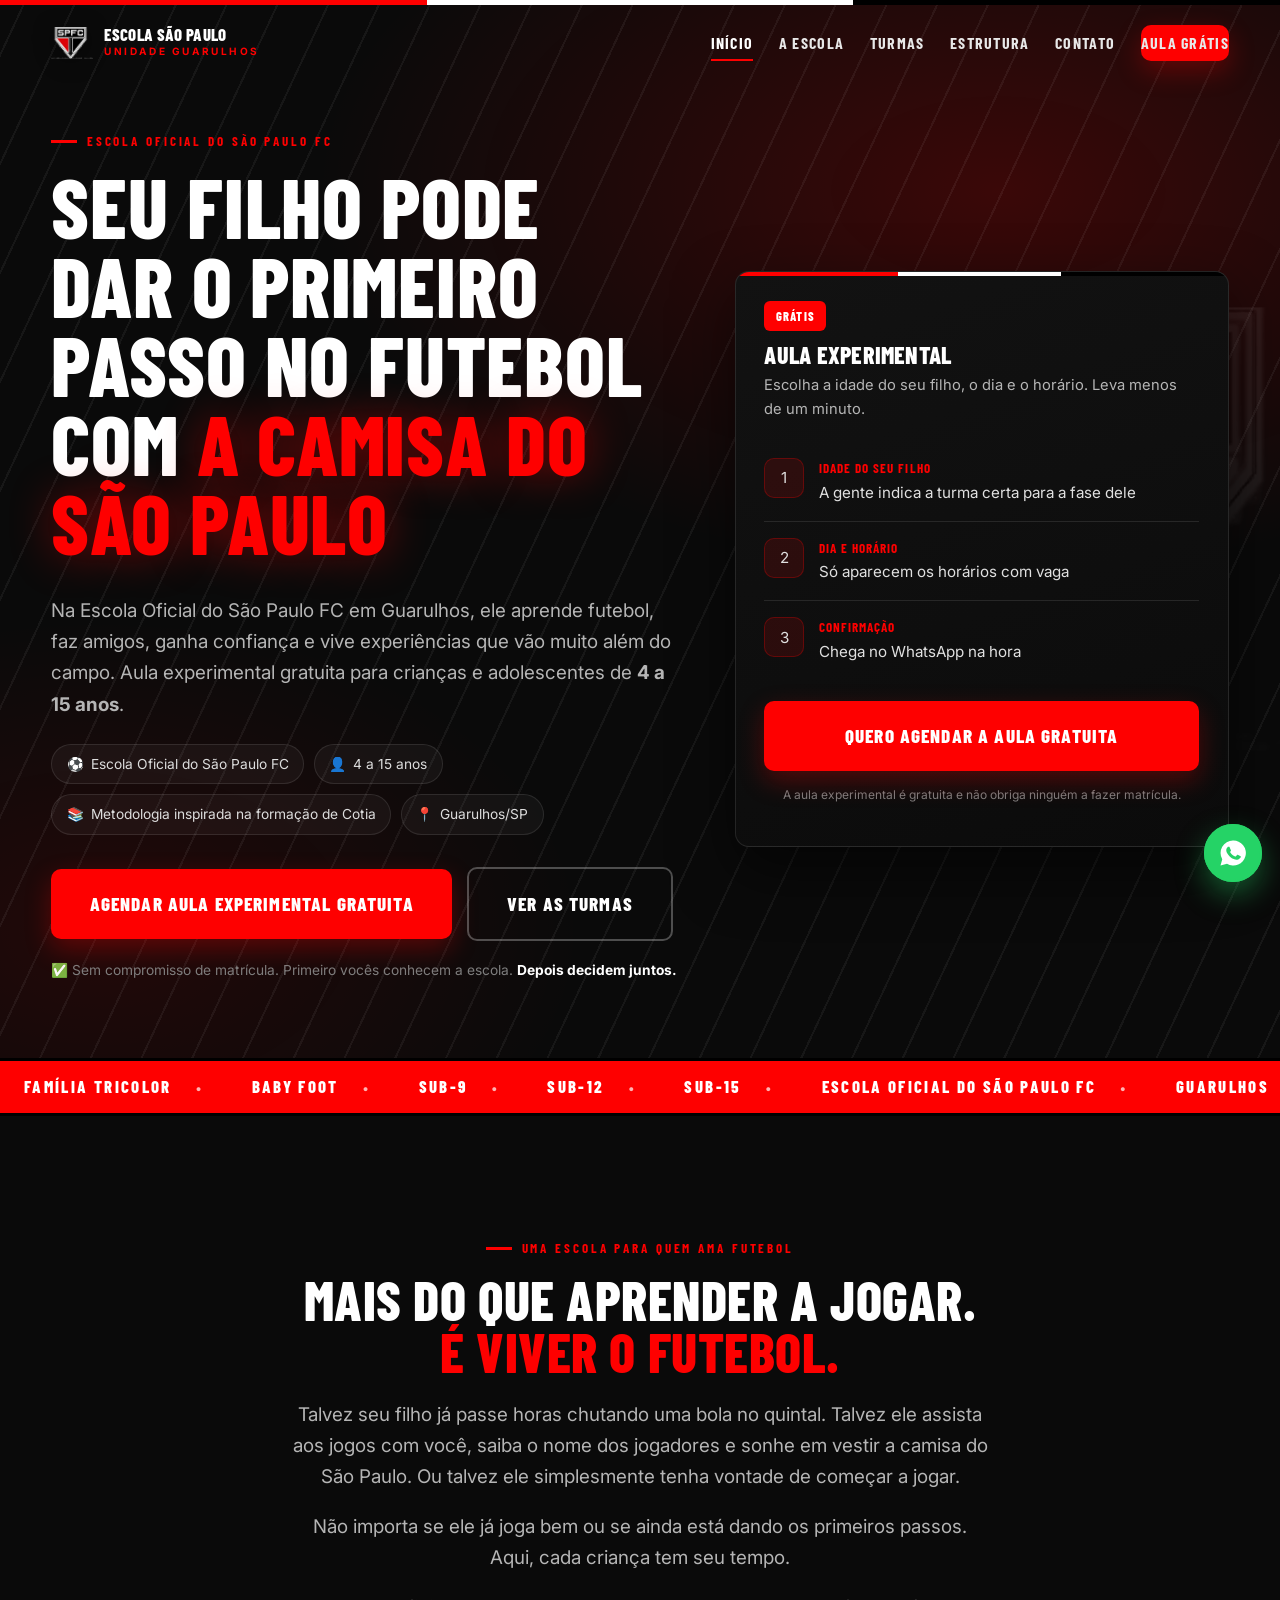
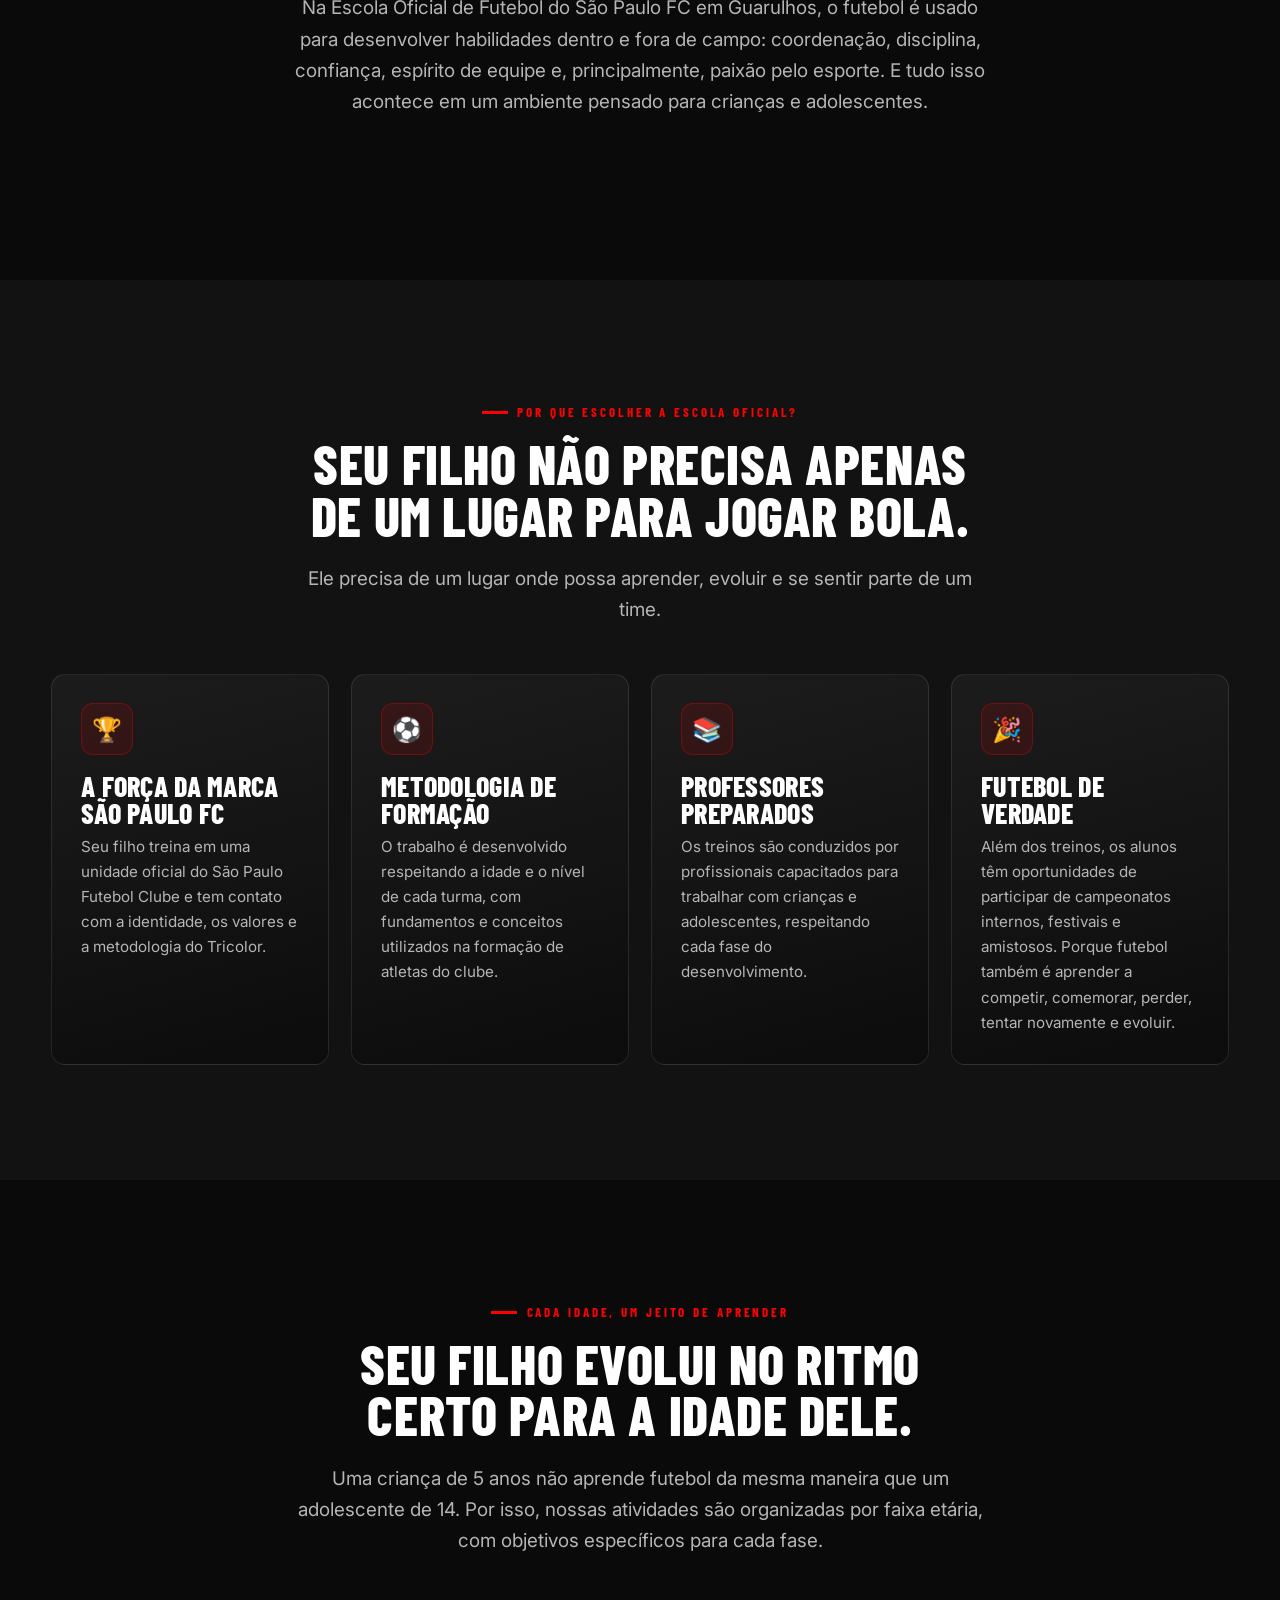
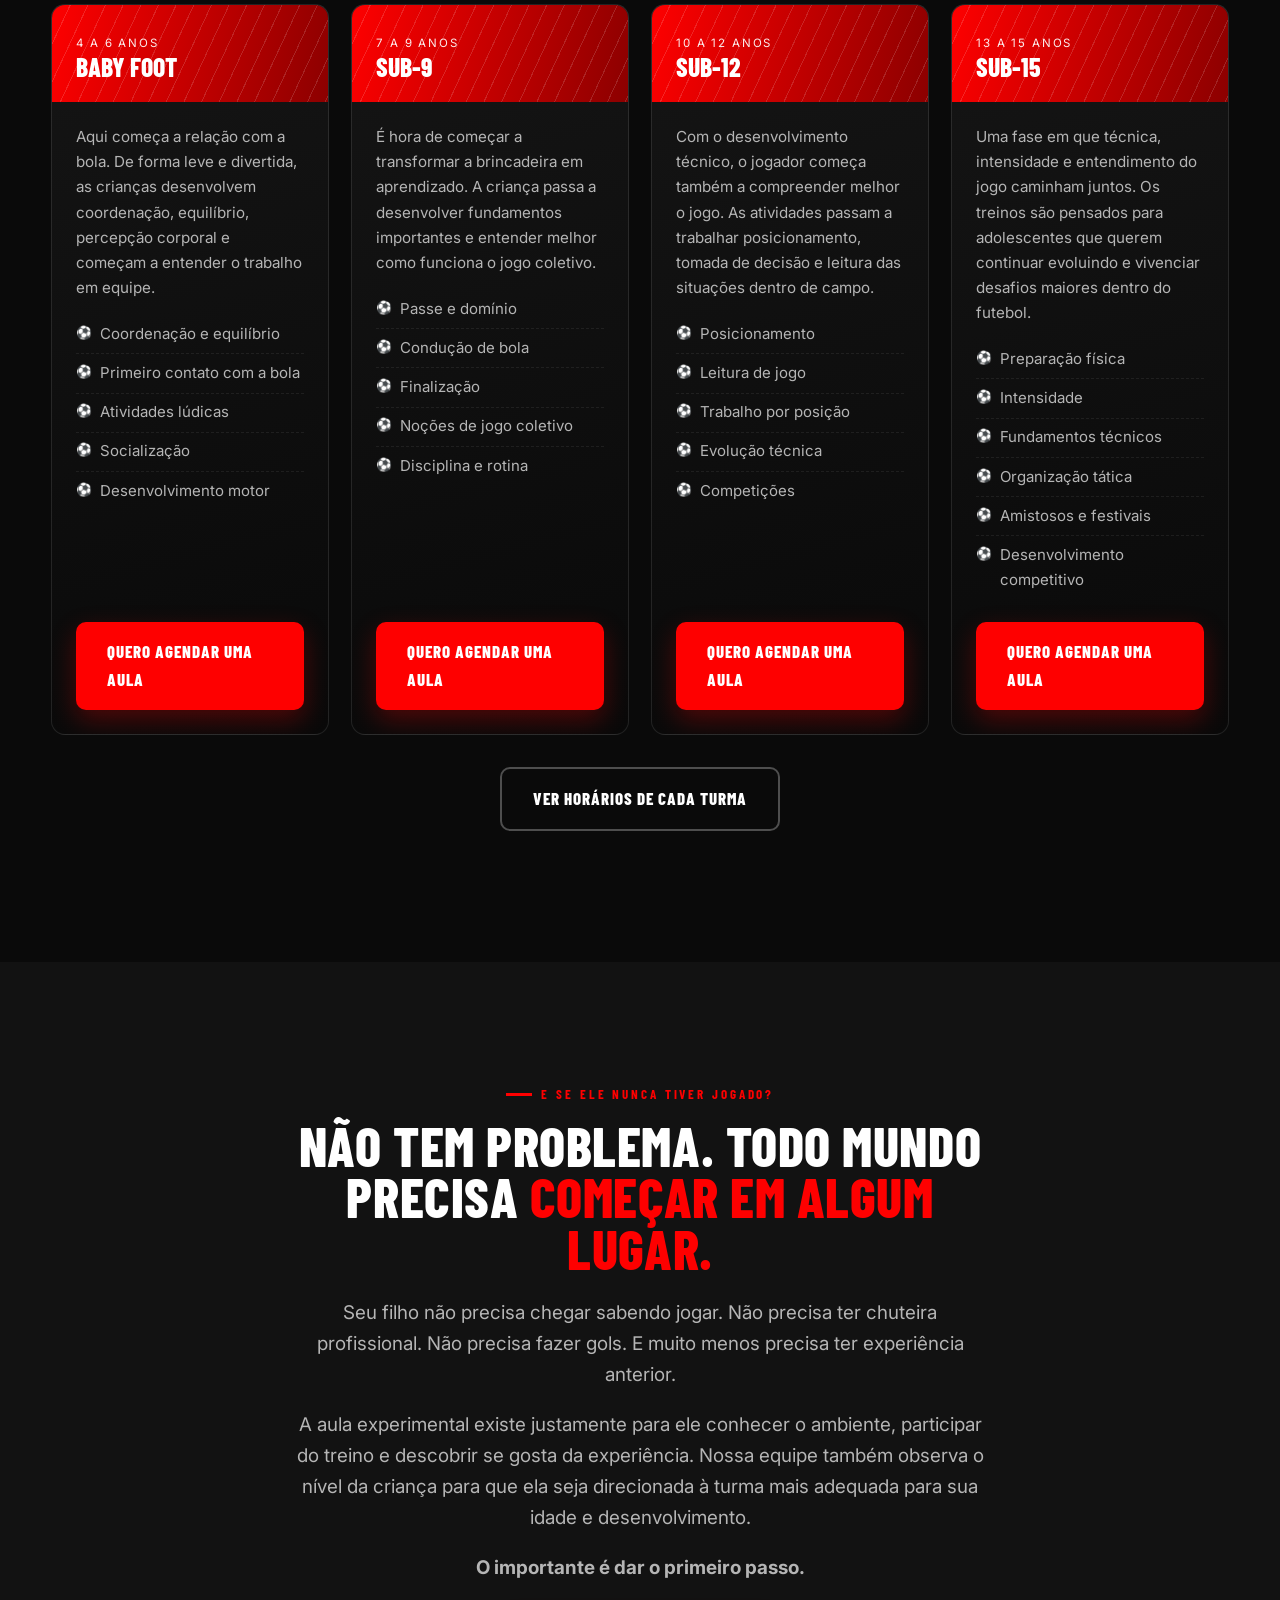
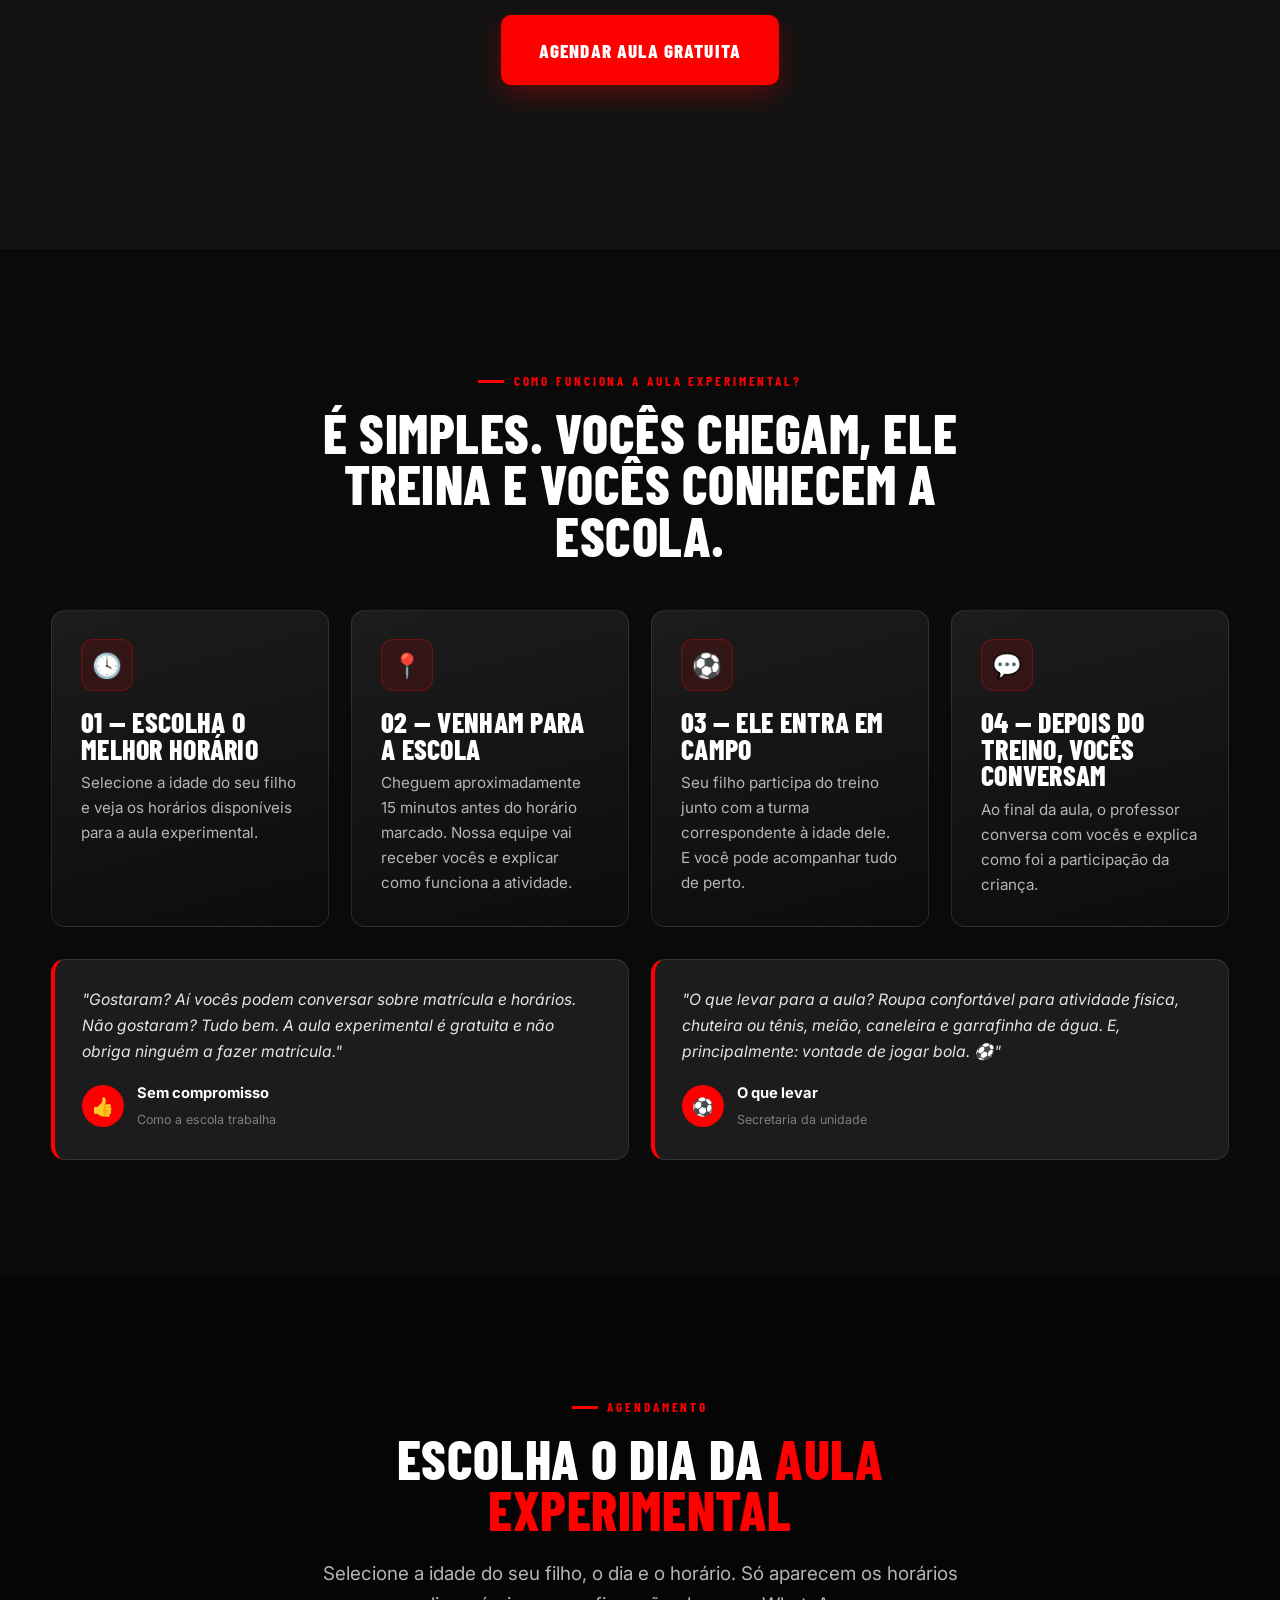
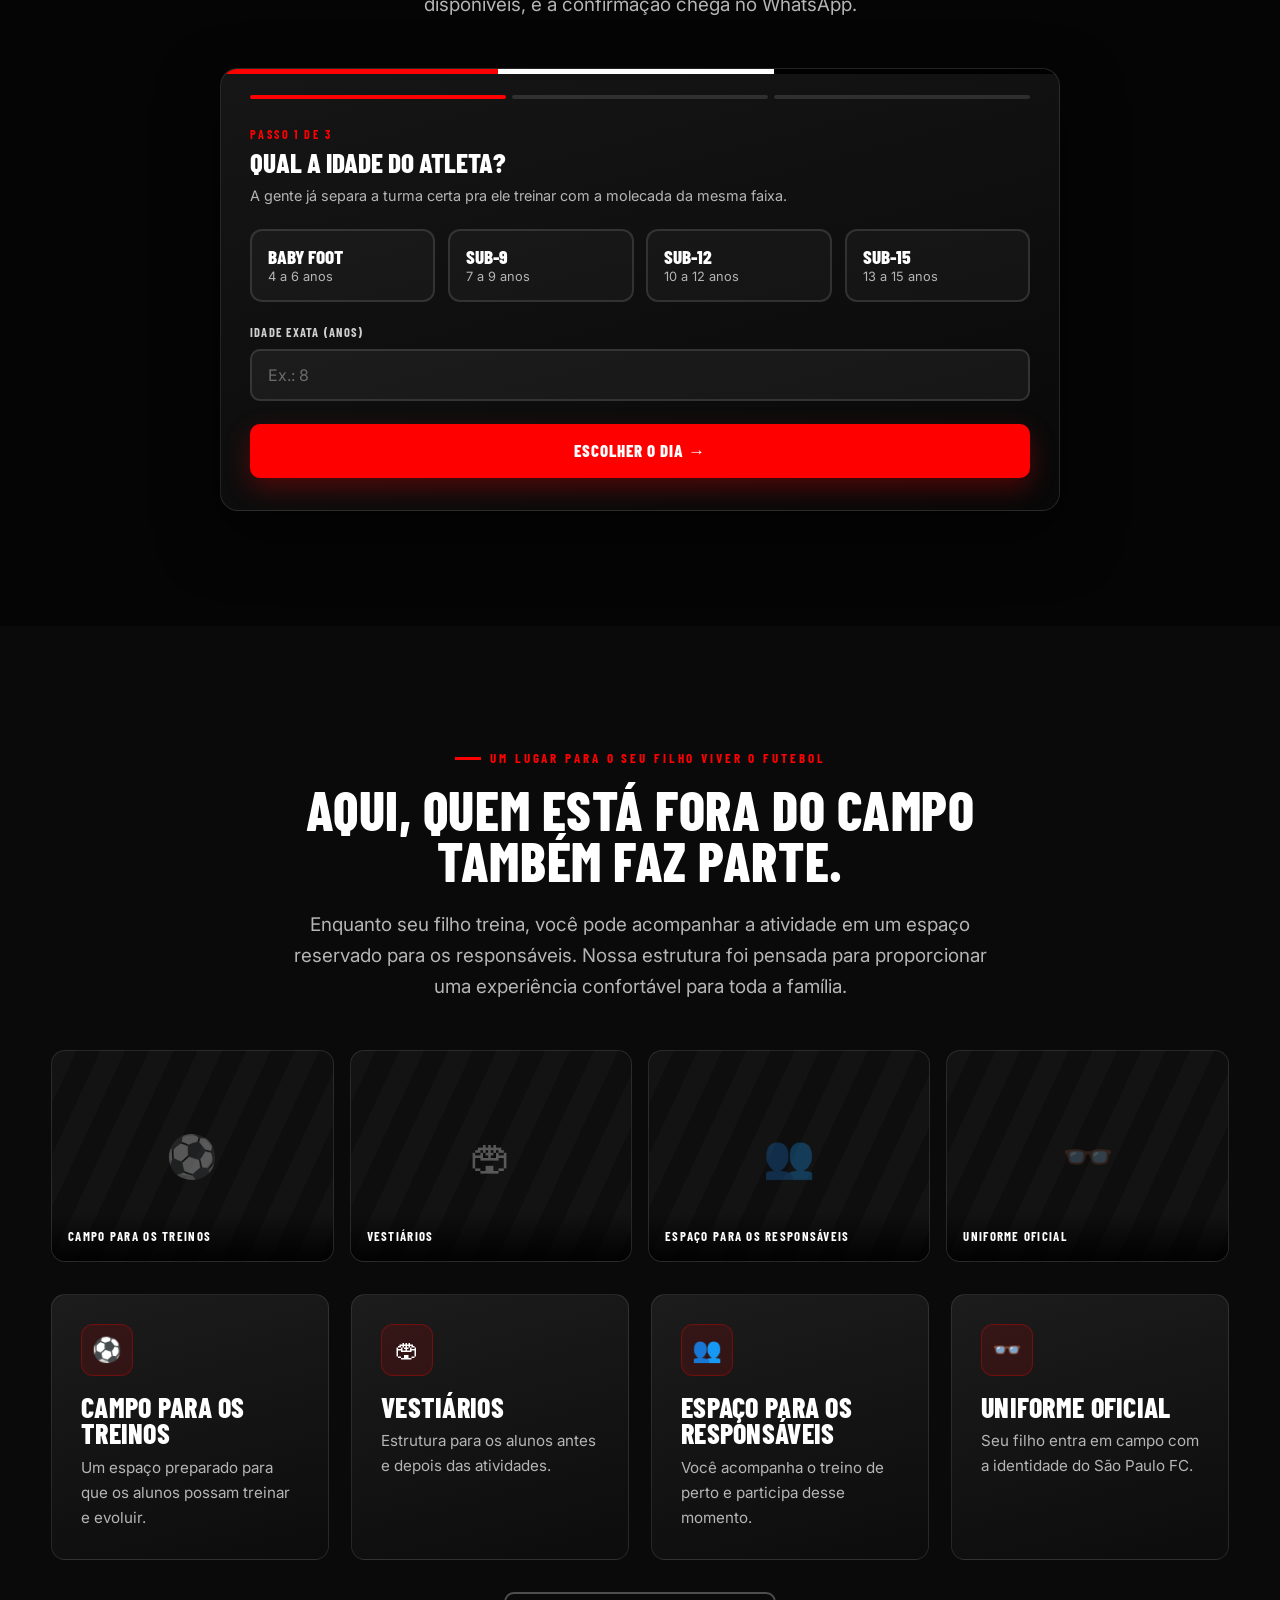
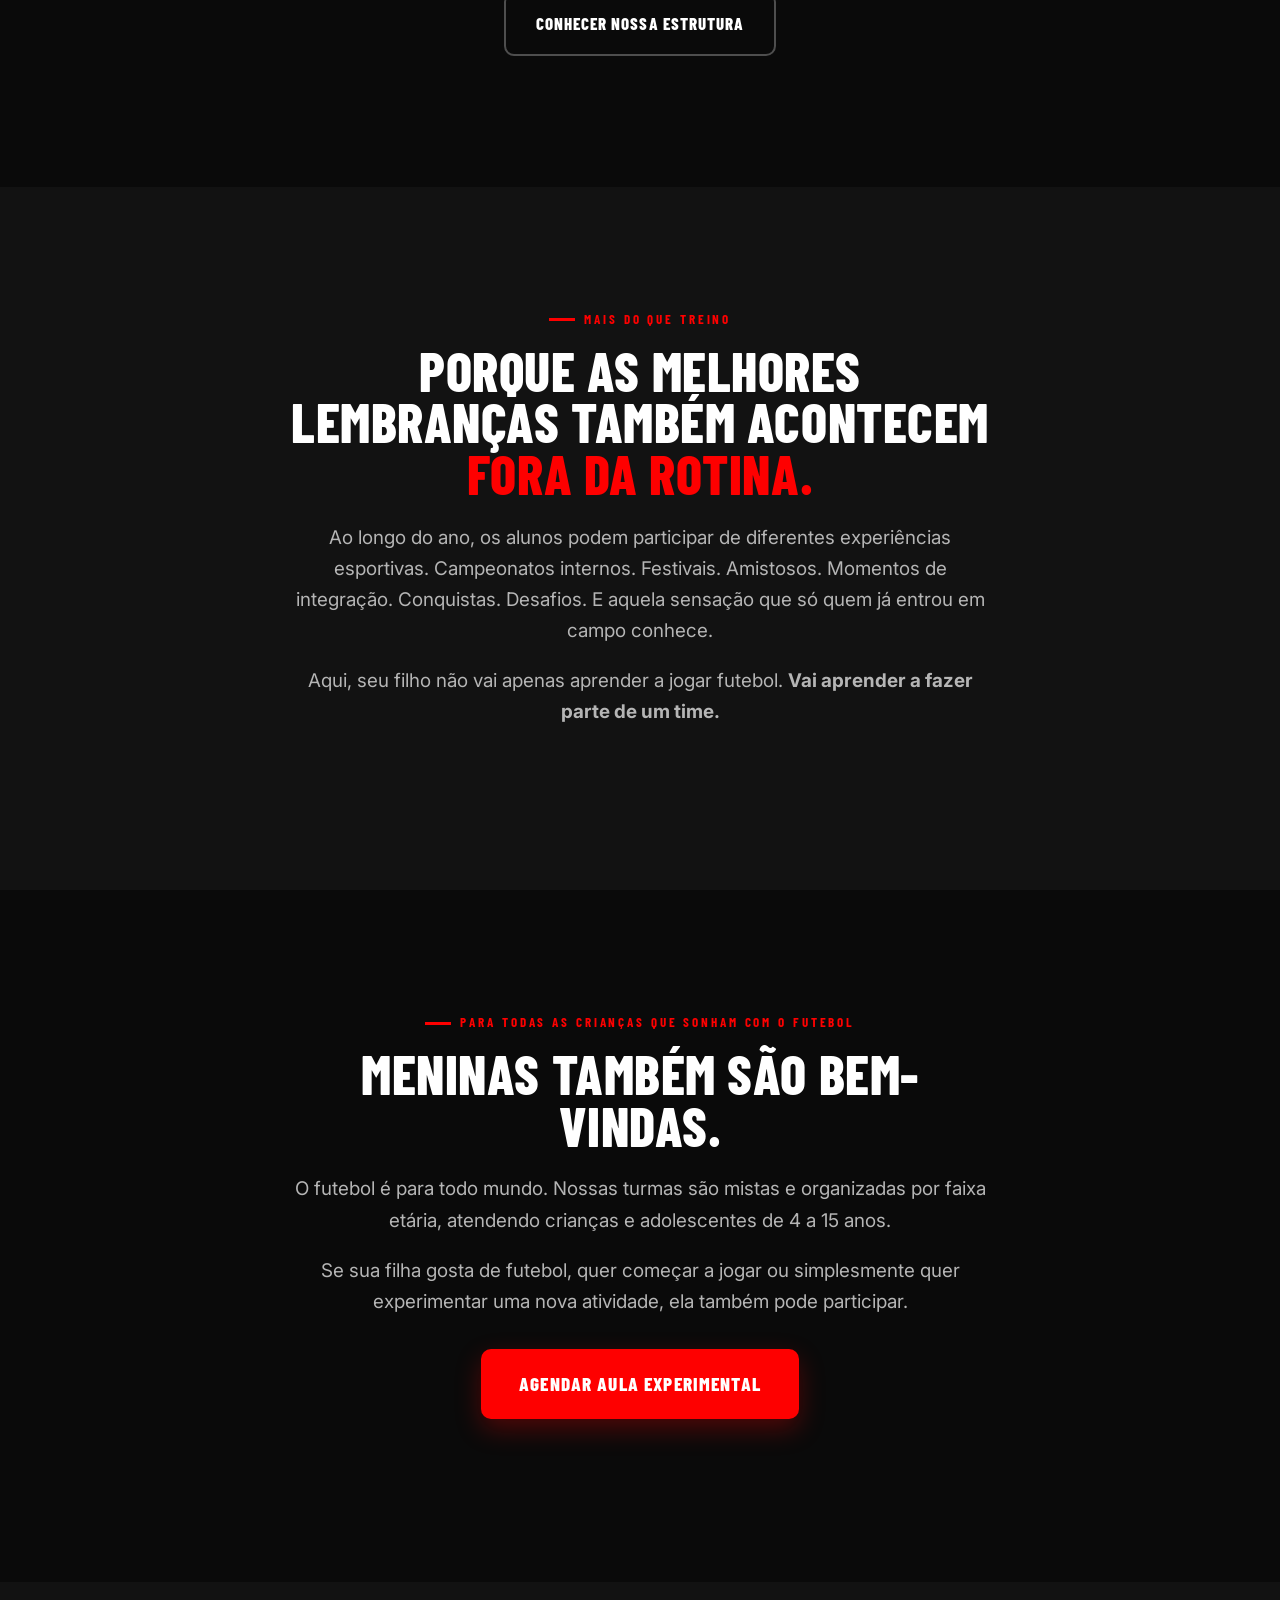
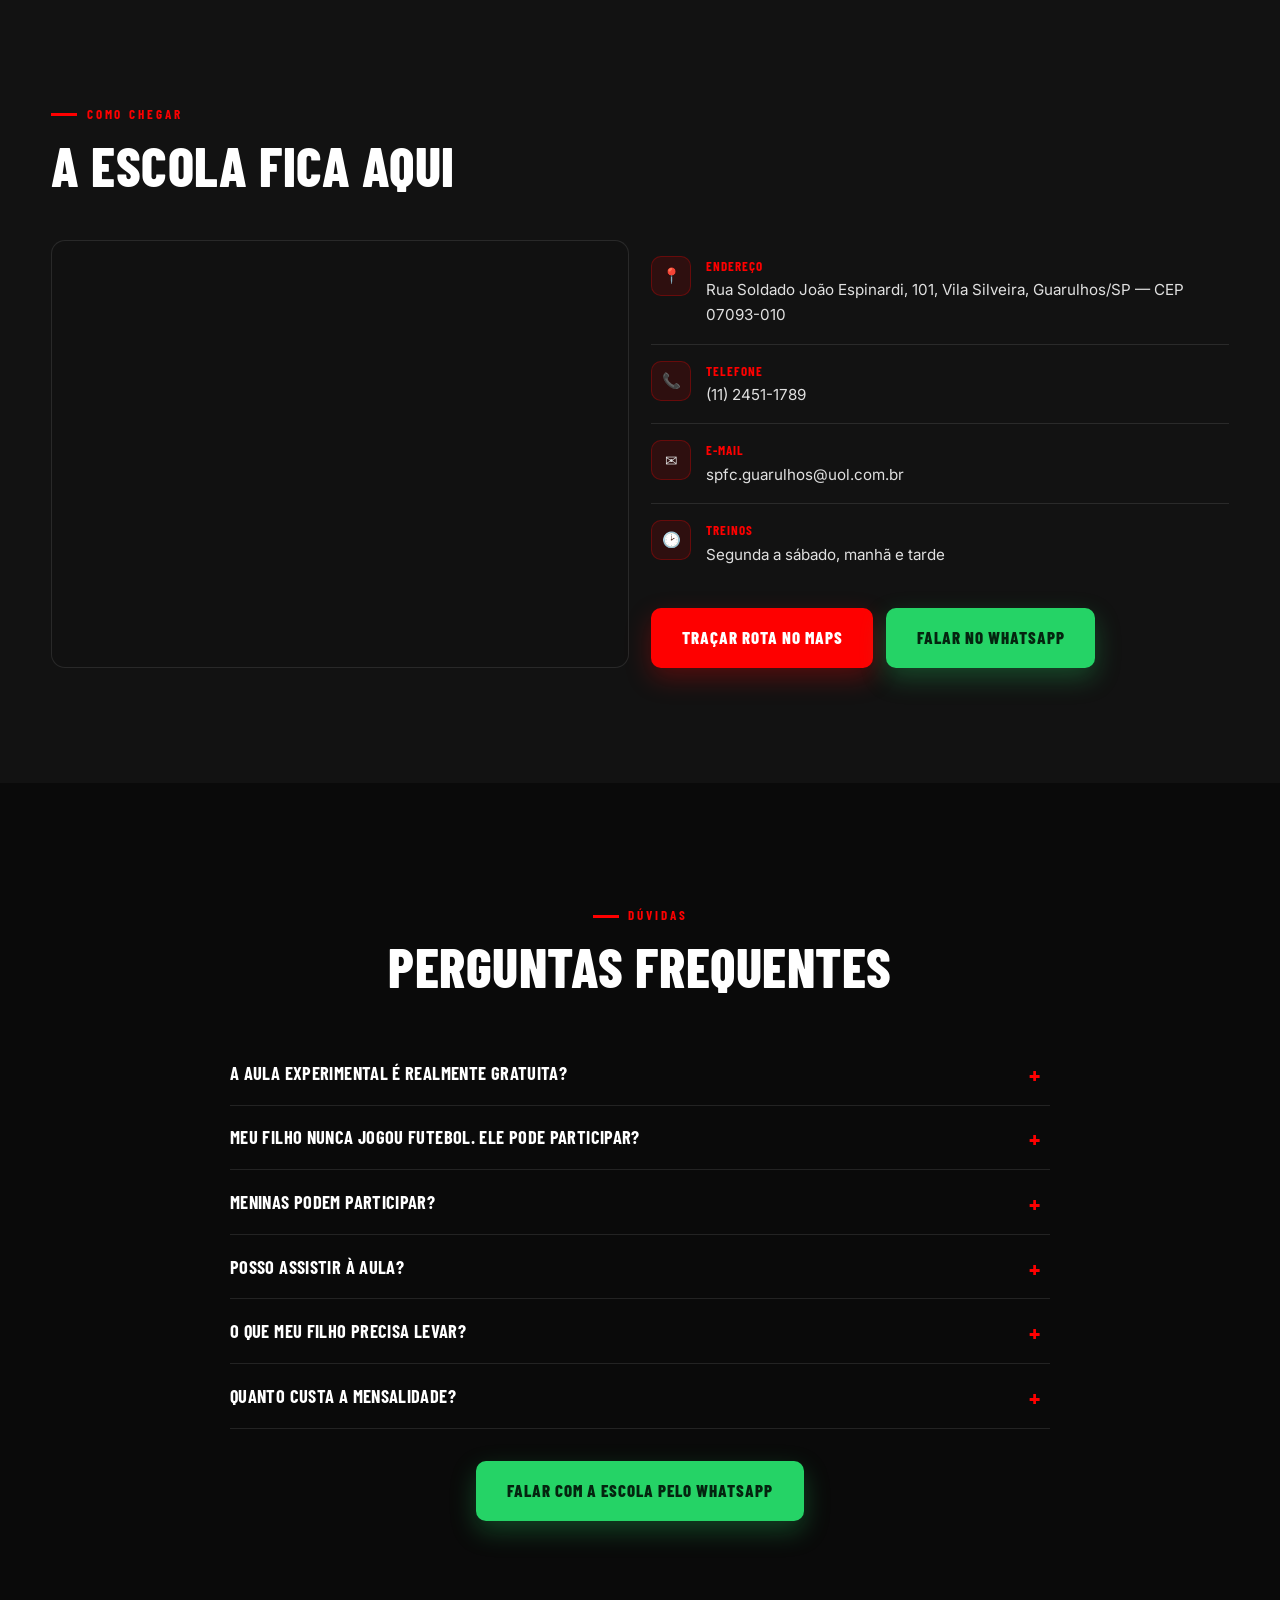
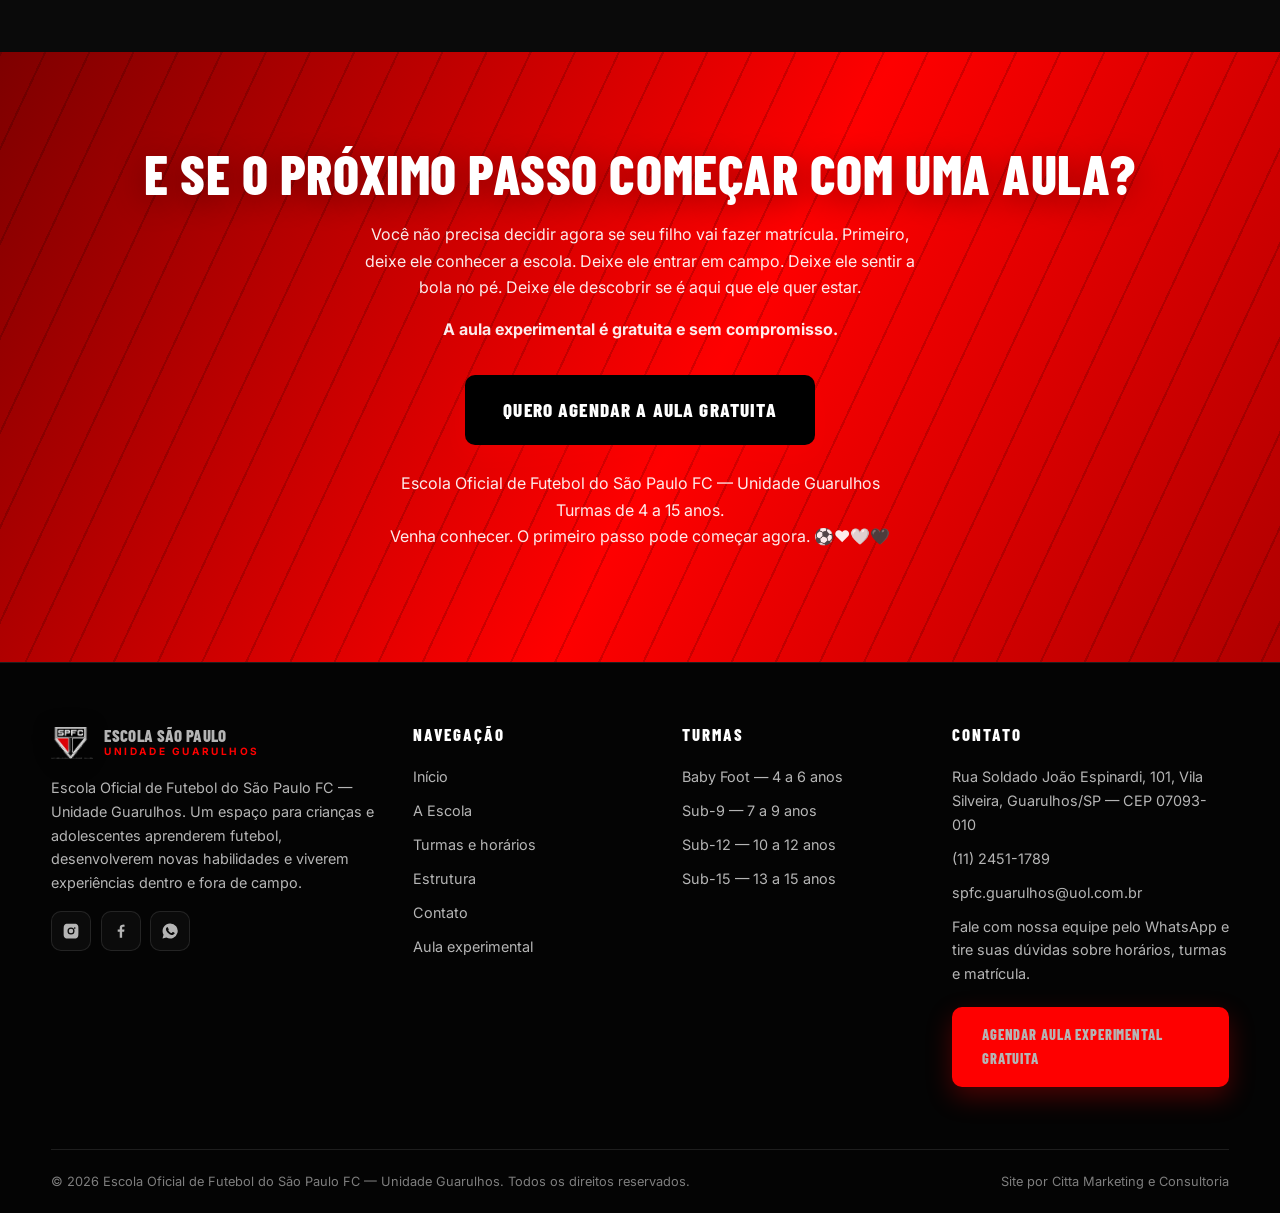
==== commit cc7e0cac: "Substitui escudo aproximado por logo oficial em alta qualidade e configura WhatsApp real Co-Authored" ====
--- a/index.html
+++ b/index.html
@@ -64,7 +64,7 @@
   <div class="tricolor"><i></i><i></i><i></i></div>
   <div class="wrap bar">
     <a class="brand" href="index.html" aria-label="Escola de Futebol SPFC Guarulhos">
-      <svg viewBox="0 0 200 224" role="img" aria-hidden="true"><use href="#crest"/></svg>
+      <img src="assets/img/escudo-alta.png" alt="Escudo Escola São Paulo" role="img">
       <span><b>Escola São Paulo</b><small>Unidade Guarulhos</small></span>
     </a>
     <nav class="nav" id="nav">
@@ -82,7 +82,7 @@
 <!-- ================= HERO ================= -->
 <section class="hero">
   <div class="hero-stripes"></div>
-  <svg class="hero-crest" viewBox="0 0 200 224" aria-hidden="true"><use href="#crest"/></svg>
+  <img class="hero-crest" src="assets/img/escudo-alta.png" alt="" aria-hidden="true">
   <div class="wrap">
     <div>
       <span class="eyebrow">Escola oficial do São Paulo FC</span>
@@ -356,7 +356,7 @@
     <div class="footer-grid">
       <div>
         <a class="brand" href="index.html" style="margin-bottom:1rem">
-          <svg viewBox="0 0 200 224" aria-hidden="true"><use href="#crest"/></svg>
+          <img src="assets/img/escudo-alta.png" alt="Escudo Escola São Paulo" aria-hidden="true">
           <span><b>Escola São Paulo</b><small>Unidade Guarulhos</small></span>
         </a>
         <p>Escola Oficial de Futebol do São Paulo FC — Unidade Guarulhos. Um espaço para crianças e adolescentes aprenderem futebol, desenvolverem novas habilidades e viverem experiências dentro e fora de campo.</p>
--- a/assets/css/style.css
+++ b/assets/css/style.css
@@ -126,7 +126,7 @@
 }
 .header .bar{display:flex;align-items:center;gap:1.4rem;height:var(--header-h)}
 .brand{display:flex;align-items:center;gap:.7rem;margin-right:auto}
-.brand svg{width:42px;height:auto;filter:drop-shadow(0 4px 10px rgba(0,0,0,.6))}
+.brand img{width:42px;height:auto;filter:drop-shadow(0 4px 10px rgba(0,0,0,.6))}
 .brand b{
   font-family:var(--ff-display);font-weight:800;text-transform:uppercase;
   font-size:1.05rem;line-height:1;letter-spacing:.02em;display:block;
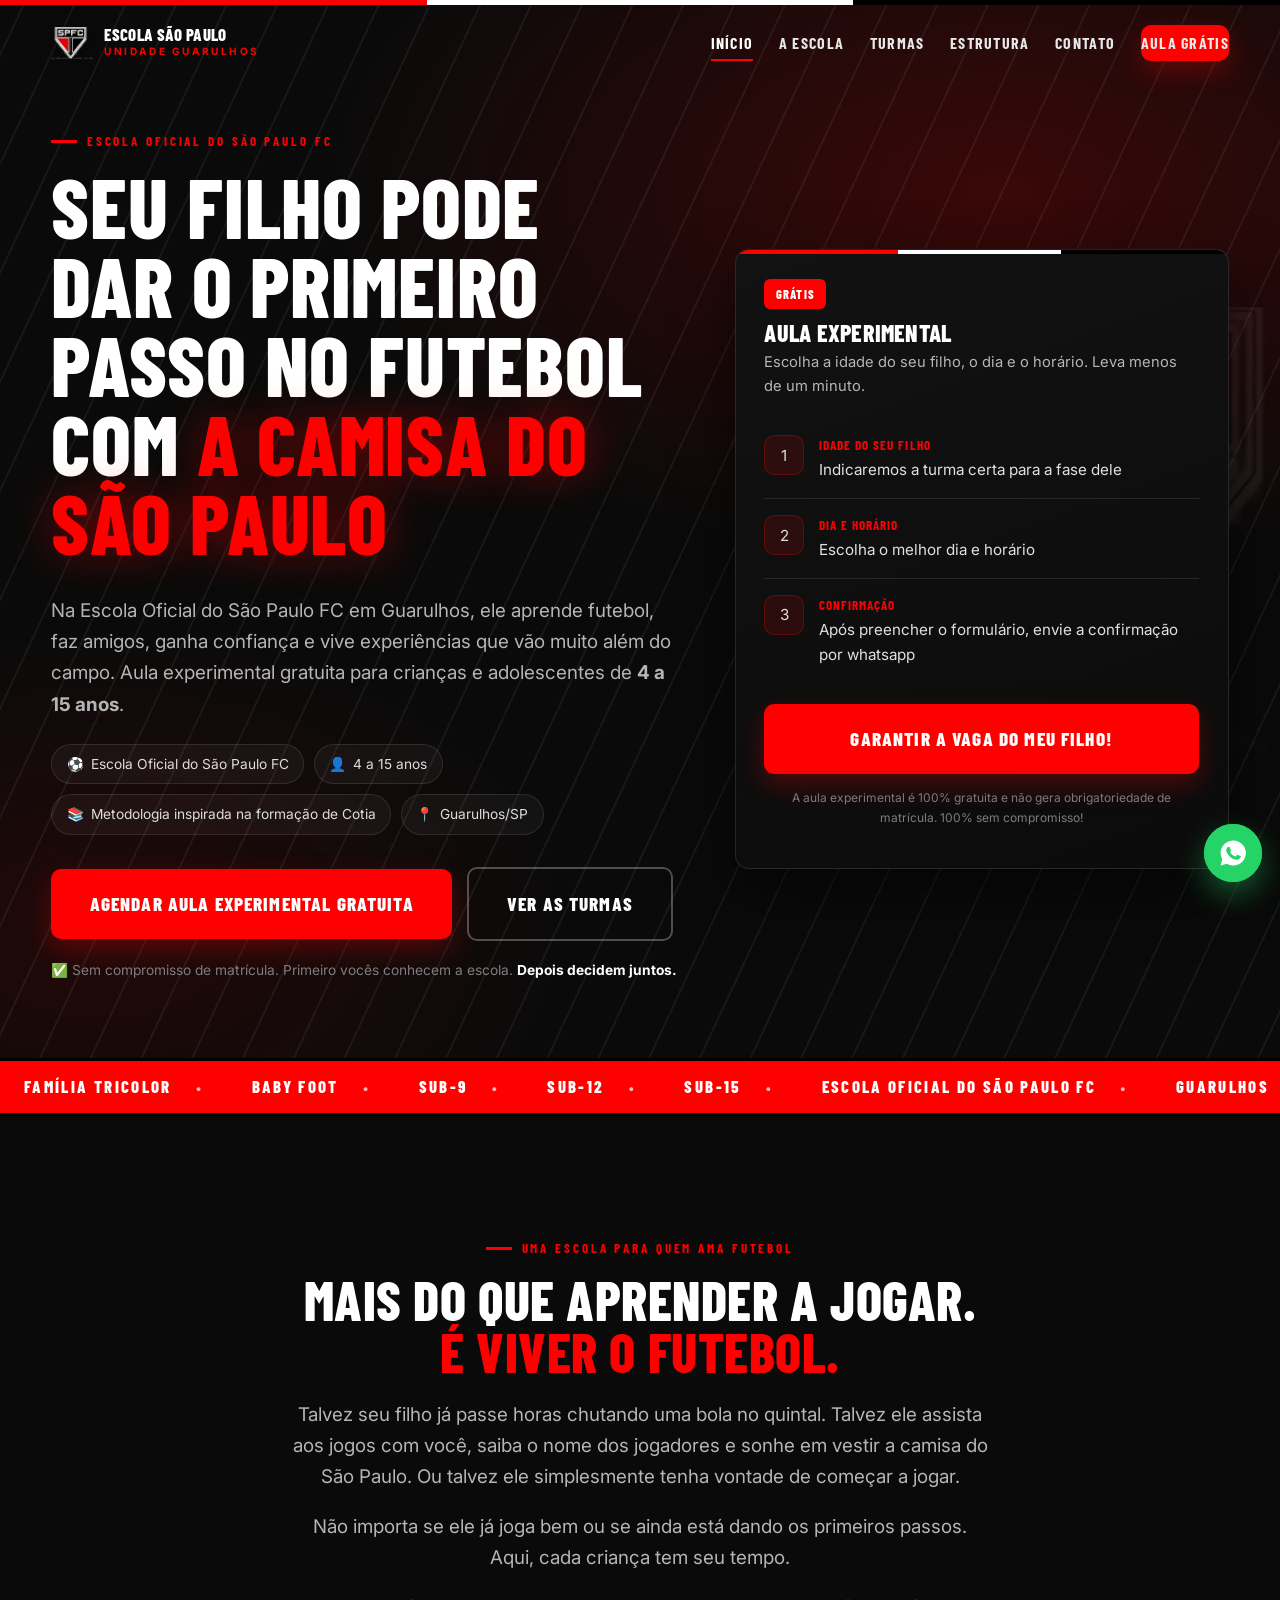
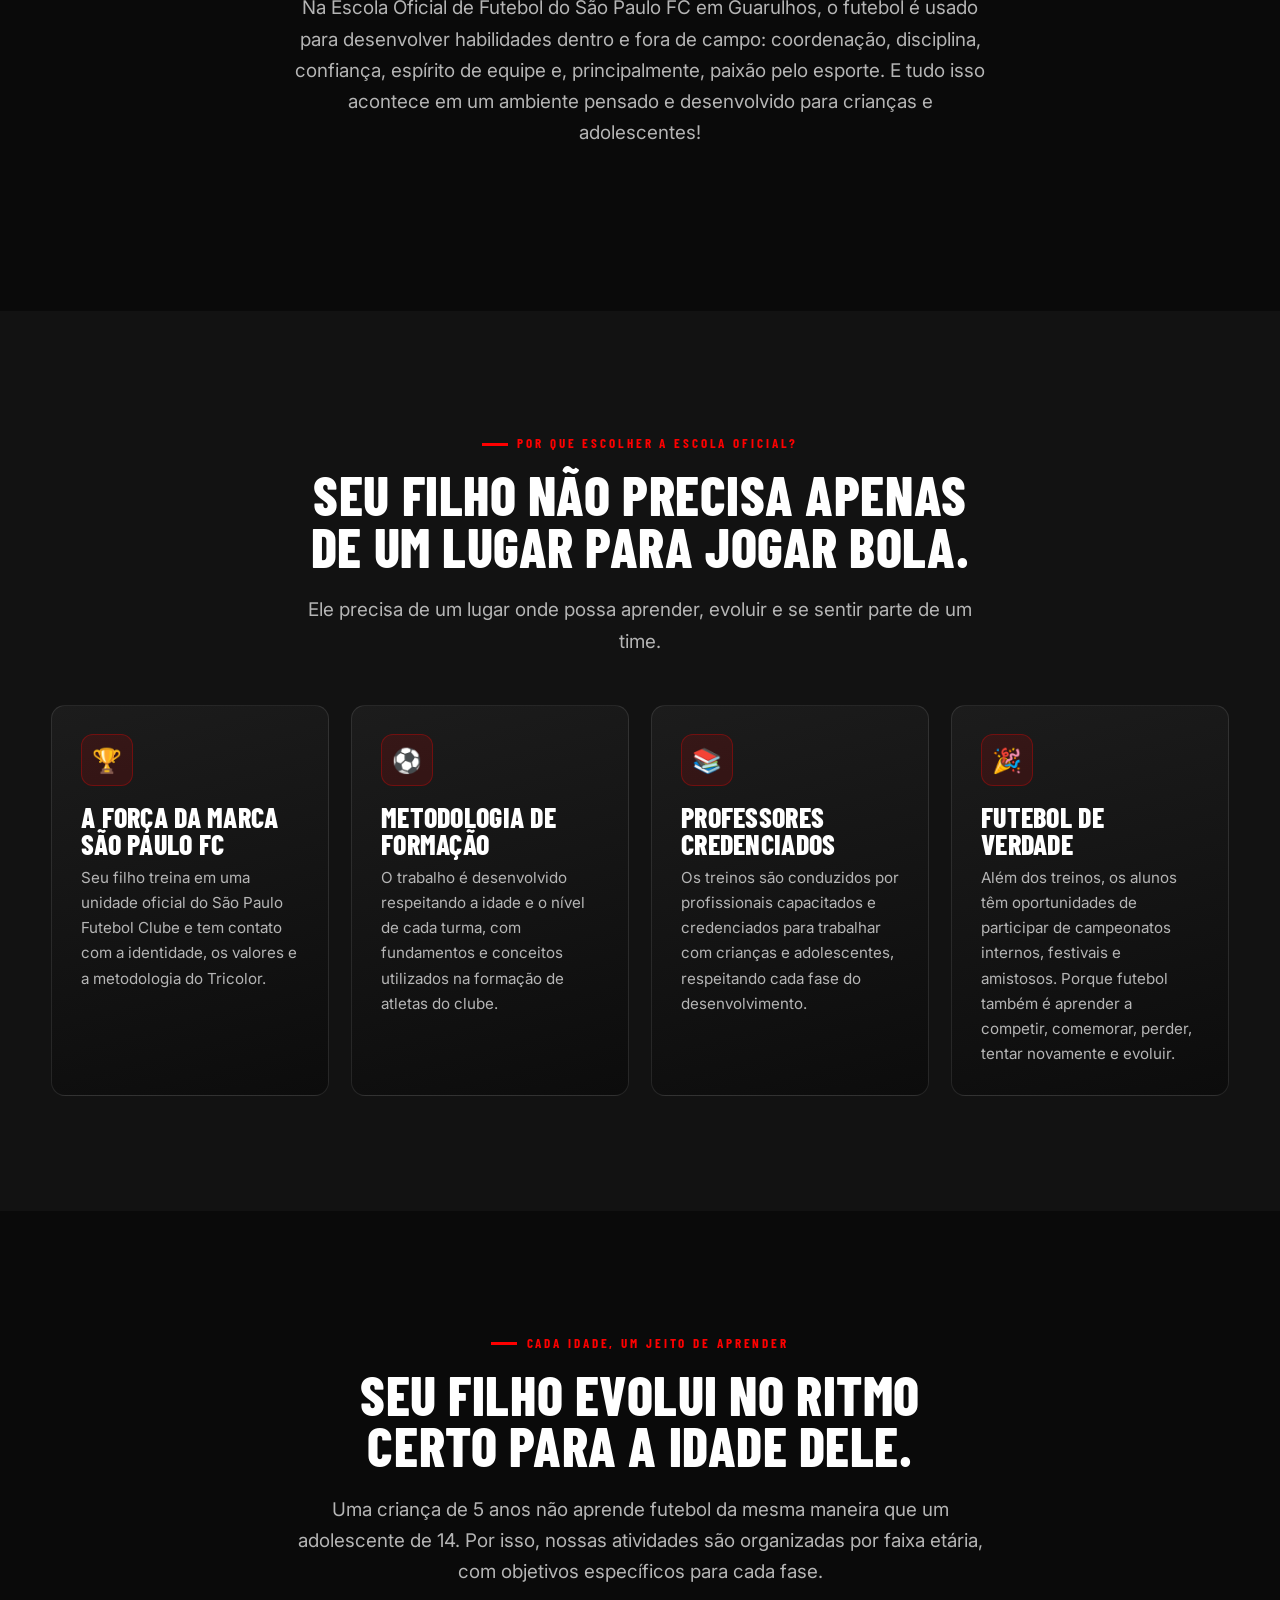
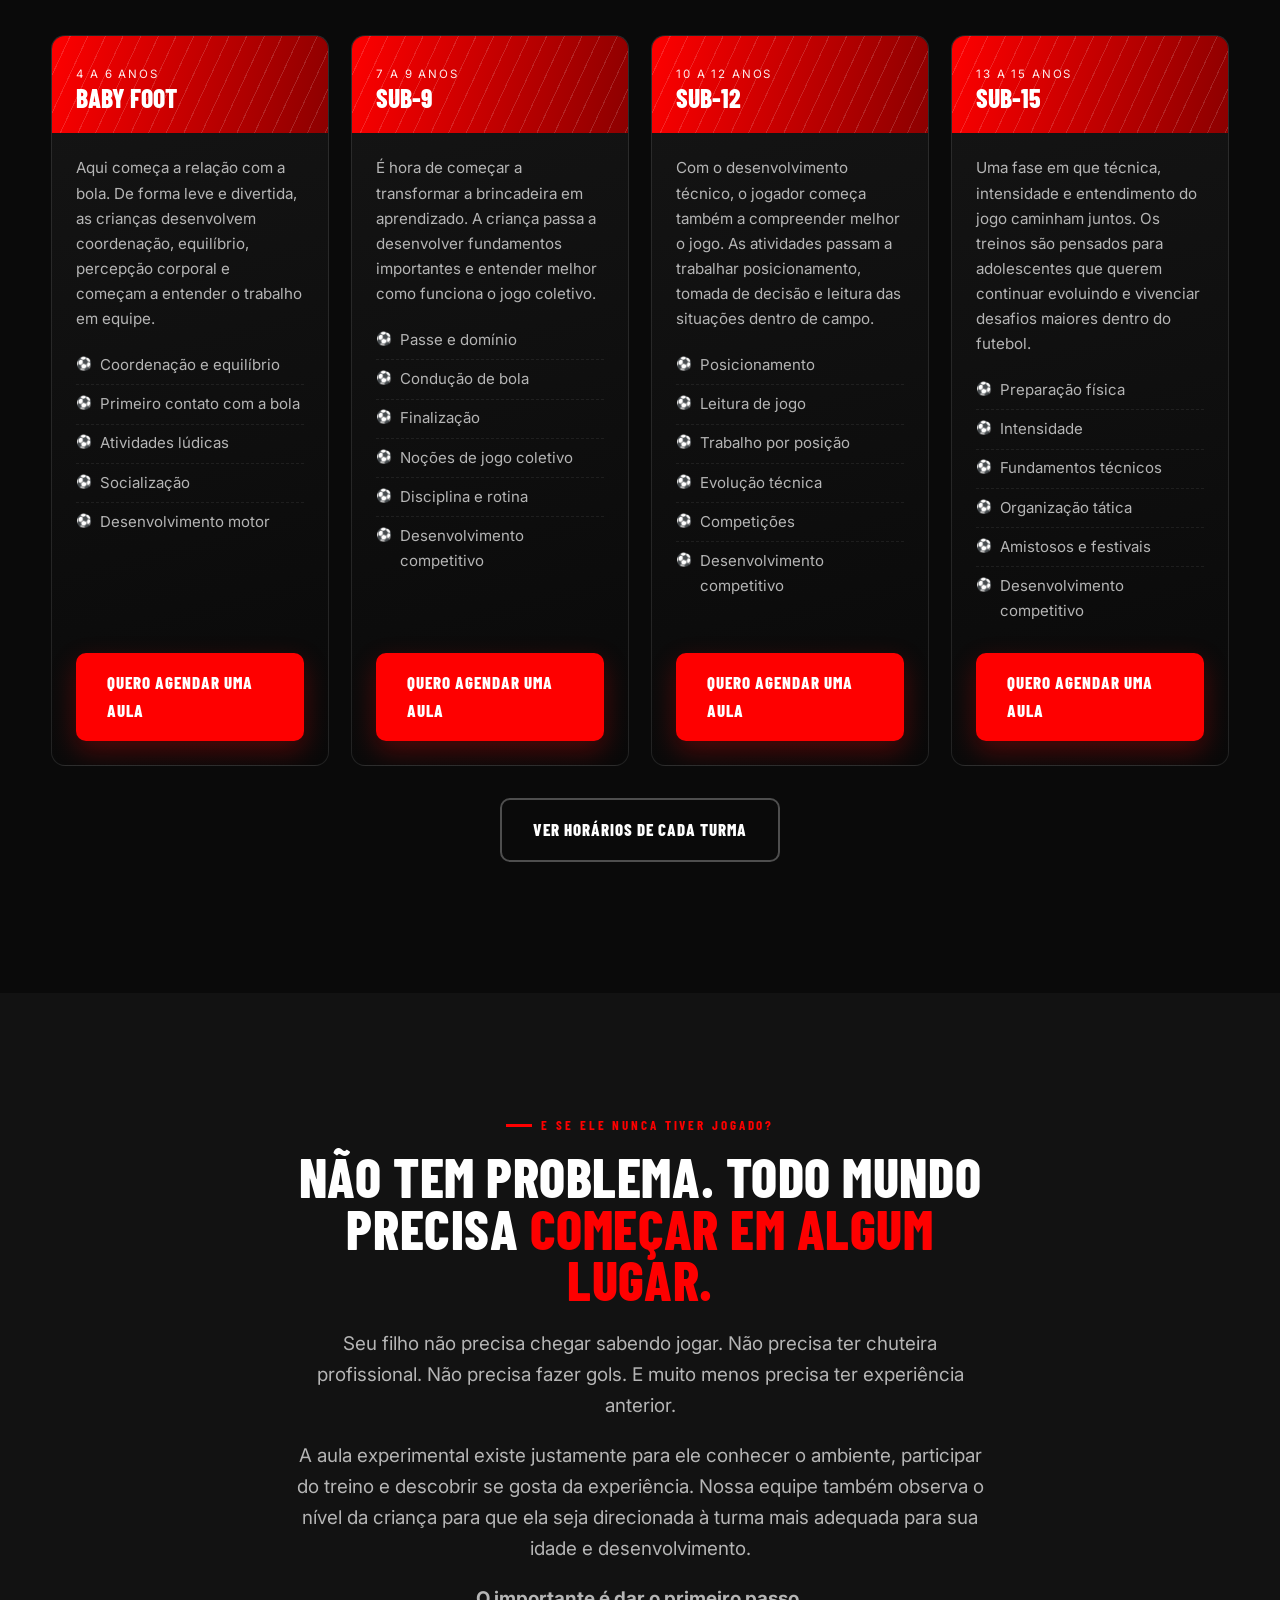
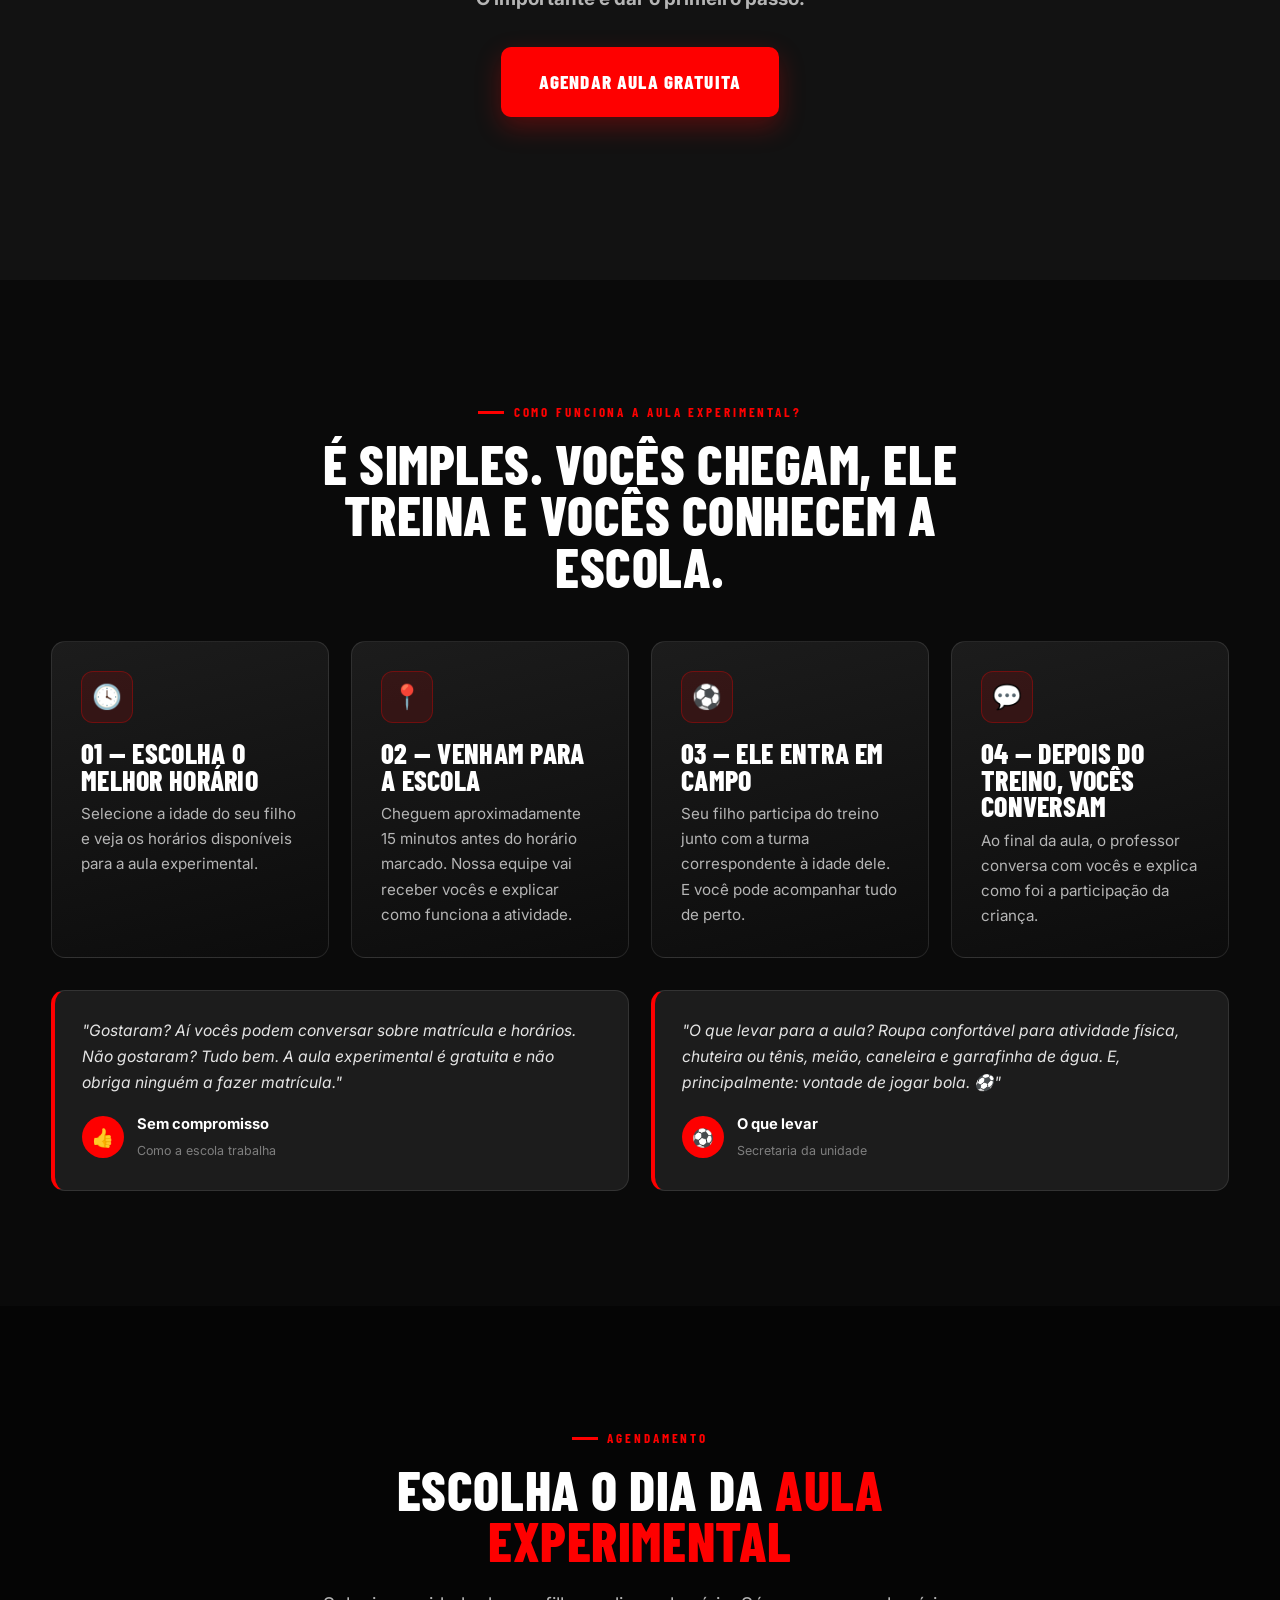
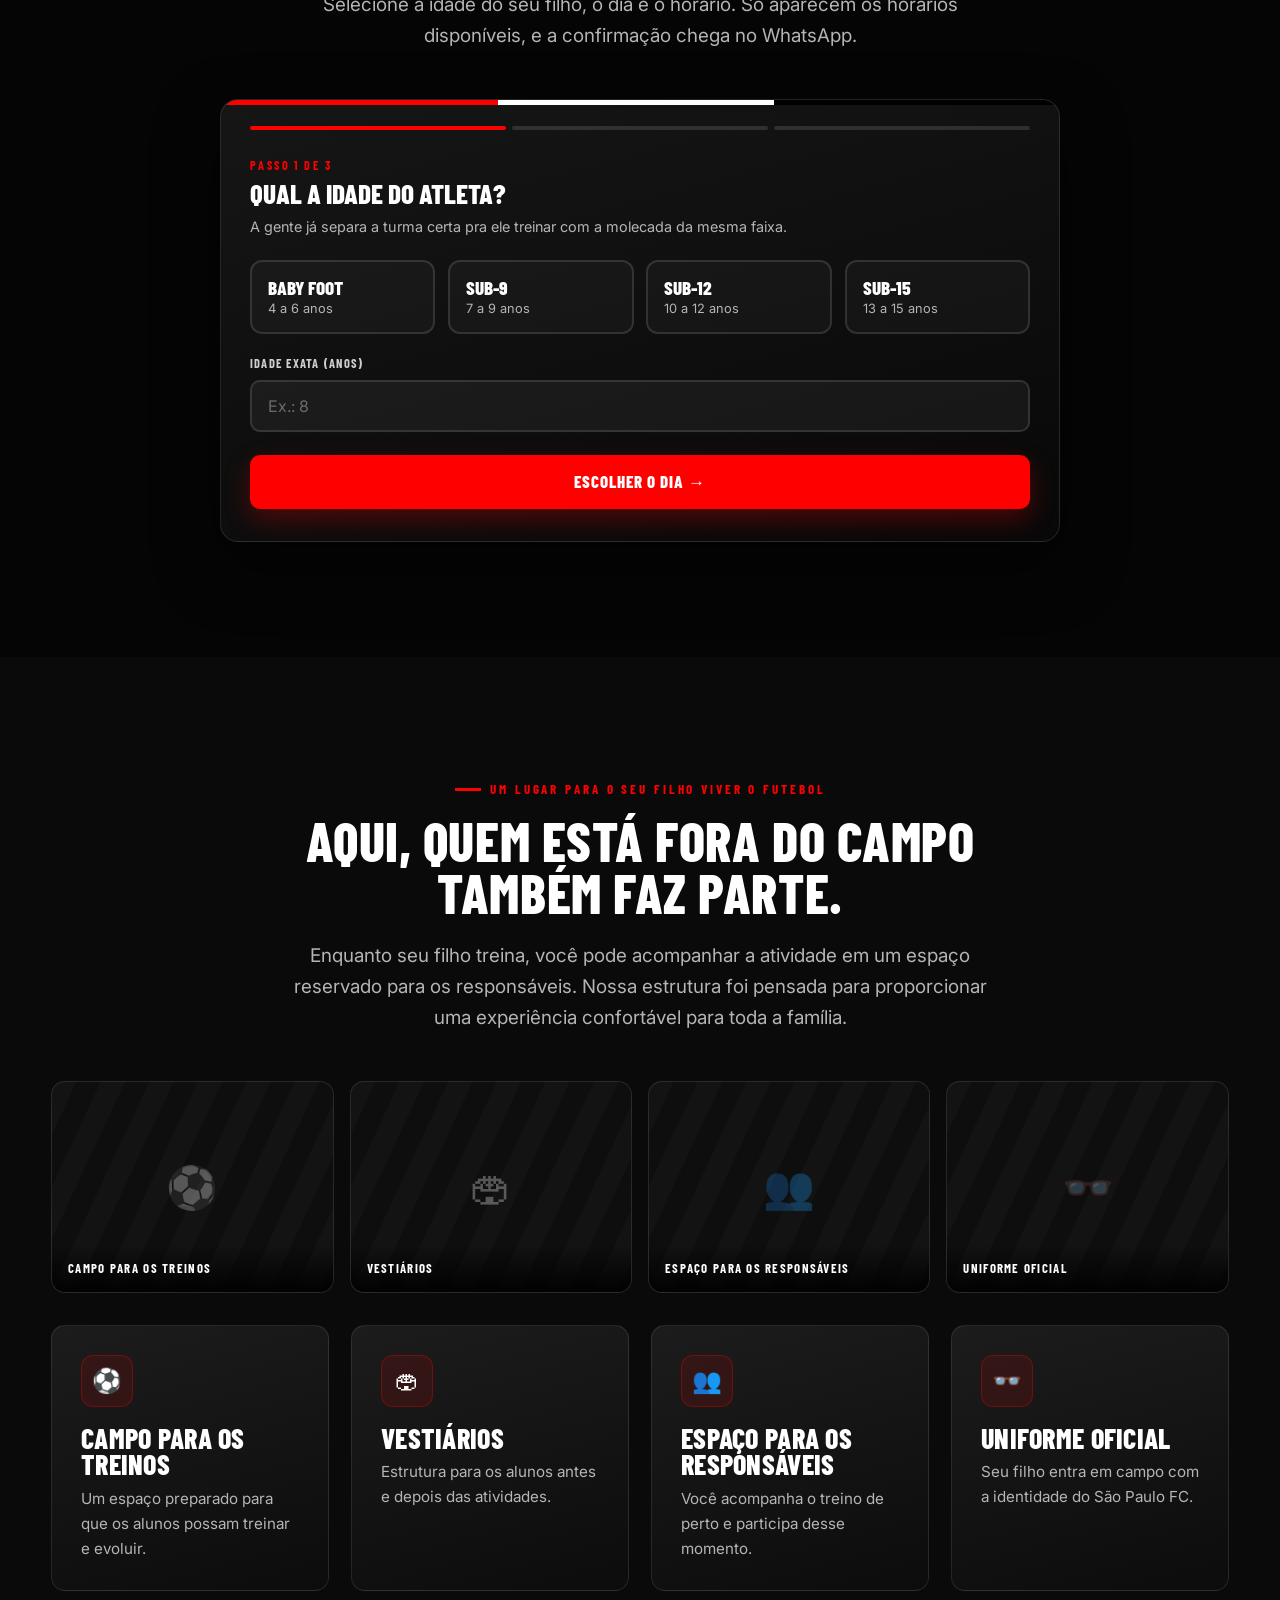
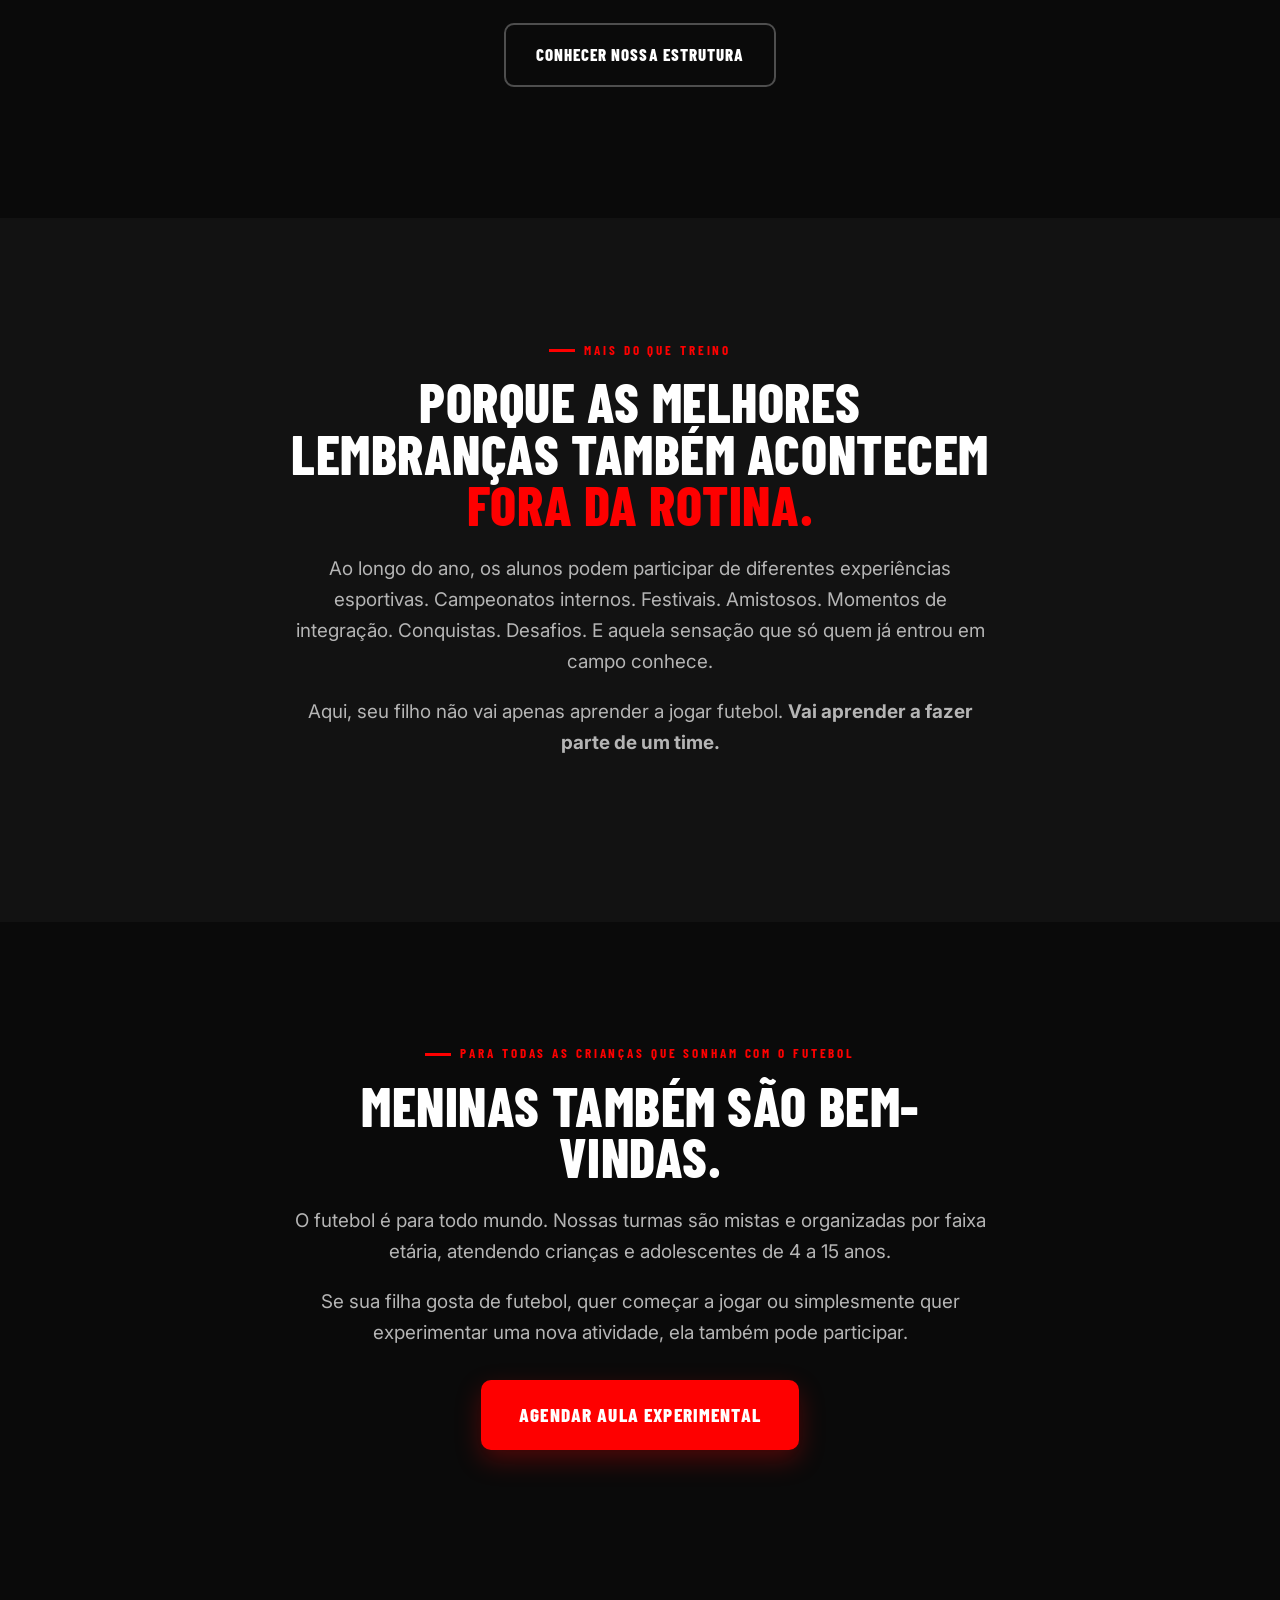
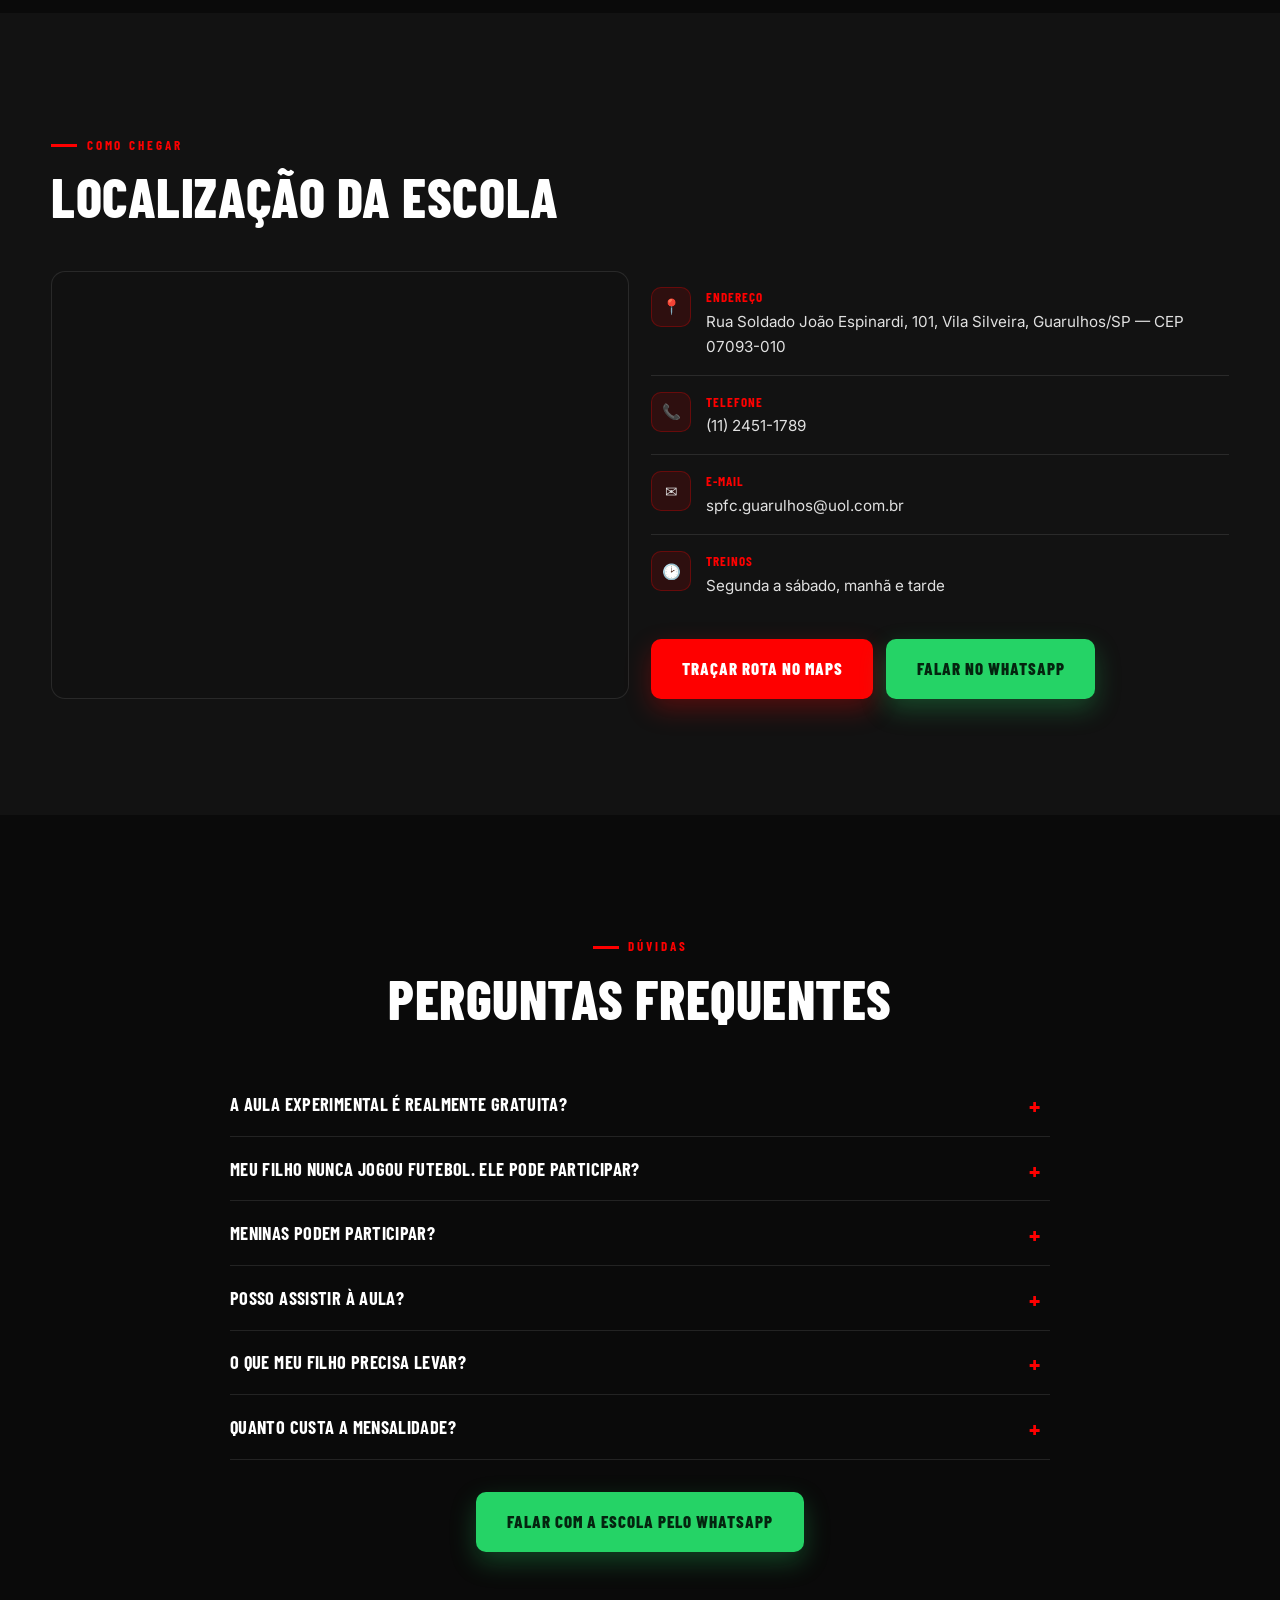
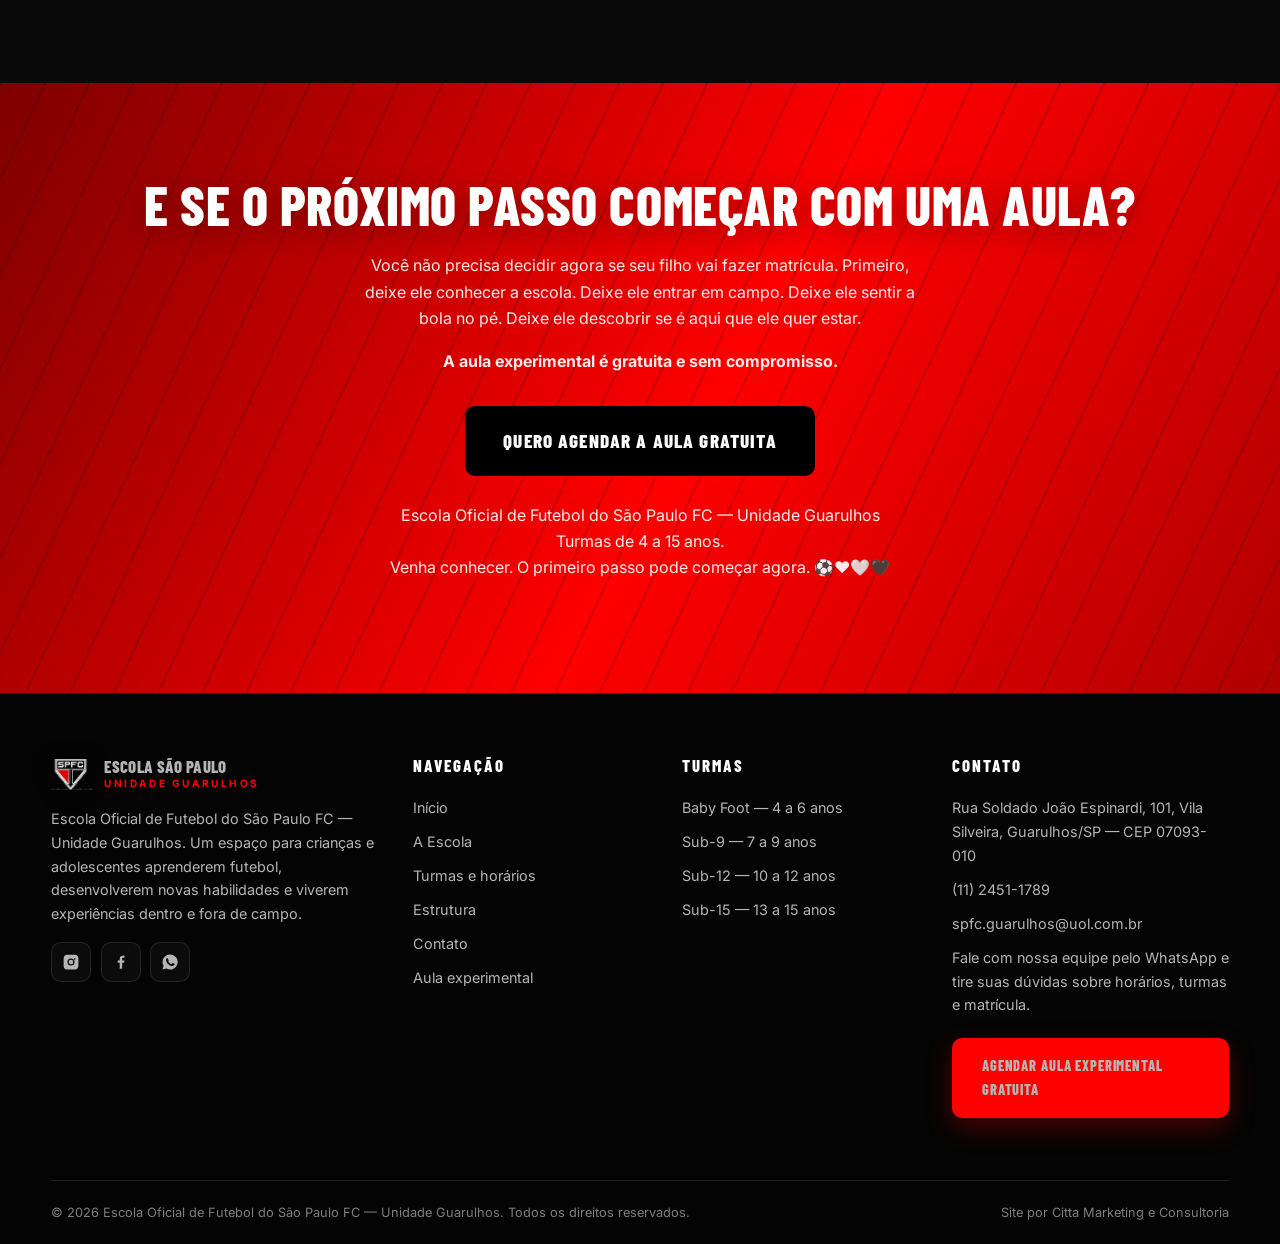
==== commit 7482a9dc: "Ajusta textos da caixa de aula experimental e outras seções conforme pedido do cliente Co-Authored-B" ====
--- a/index.html
+++ b/index.html
@@ -106,12 +106,12 @@
       <h3>Aula experimental</h3>
       <p class="sub">Escolha a idade do seu filho, o dia e o horário. Leva menos de um minuto.</p>
       <ul class="info-list" style="margin-bottom:1.3rem">
-        <li><span class="ic">1</span><span><b>Idade do seu filho</b><span>A gente indica a turma certa para a fase dele</span></span></li>
-        <li><span class="ic">2</span><span><b>Dia e horário</b><span>Só aparecem os horários com vaga</span></span></li>
-        <li><span class="ic">3</span><span><b>Confirmação</b><span>Chega no WhatsApp na hora</span></span></li>
+        <li><span class="ic">1</span><span><b>Idade do seu filho</b><span>Indicaremos a turma certa para a fase dele</span></span></li>
+        <li><span class="ic">2</span><span><b>Dia e horário</b><span>Escolha o melhor dia e horário</span></span></li>
+        <li><span class="ic">3</span><span><b>Confirmação</b><span>Após preencher o formulário, envie a confirmação por whatsapp</span></span></li>
       </ul>
-      <a class="btn btn-block btn-lg" href="#agendar">Quero agendar a aula gratuita</a>
-      <p class="privacy">A aula experimental é gratuita e não obriga ninguém a fazer matrícula.</p>
+      <a class="btn btn-block btn-lg" href="#agendar">GARANTIR A VAGA DO MEU FILHO!</a>
+      <p class="privacy">A aula experimental é 100% gratuita e não gera obrigatoriedade de matrícula. 100% sem compromisso!</p>
     </aside>
   </div>
 </section>
@@ -128,7 +128,7 @@
       <h2>Mais do que aprender a jogar.<br><span class="txt-red">É viver o futebol.</span></h2>
       <p class="lead">Talvez seu filho já passe horas chutando uma bola no quintal. Talvez ele assista aos jogos com você, saiba o nome dos jogadores e sonhe em vestir a camisa do São Paulo. Ou talvez ele simplesmente tenha vontade de começar a jogar.</p>
       <p class="lead">Não importa se ele já joga bem ou se ainda está dando os primeiros passos. Aqui, cada criança tem seu tempo.</p>
-      <p class="lead">Na Escola Oficial de Futebol do São Paulo FC em Guarulhos, o futebol é usado para desenvolver habilidades dentro e fora de campo: coordenação, disciplina, confiança, espírito de equipe e, principalmente, paixão pelo esporte. E tudo isso acontece em um ambiente pensado para crianças e adolescentes.</p>
+      <p class="lead">Na Escola Oficial de Futebol do São Paulo FC em Guarulhos, o futebol é usado para desenvolver habilidades dentro e fora de campo: coordenação, disciplina, confiança, espírito de equipe e, principalmente, paixão pelo esporte. E tudo isso acontece em um ambiente pensado e desenvolvido para crianças e adolescentes!</p>
     </div>
   </div>
 </section>
@@ -144,7 +144,7 @@
     <div class="grid g-4">
       <article class="card rv"><div class="ico">&#127942;</div><h3>A força da marca São Paulo FC</h3><p>Seu filho treina em uma unidade oficial do São Paulo Futebol Clube e tem contato com a identidade, os valores e a metodologia do Tricolor.</p></article>
       <article class="card rv rv-d1"><div class="ico">&#9917;</div><h3>Metodologia de formação</h3><p>O trabalho é desenvolvido respeitando a idade e o nível de cada turma, com fundamentos e conceitos utilizados na formação de atletas do clube.</p></article>
-      <article class="card rv rv-d2"><div class="ico">&#128218;</div><h3>Professores preparados</h3><p>Os treinos são conduzidos por profissionais capacitados para trabalhar com crianças e adolescentes, respeitando cada fase do desenvolvimento.</p></article>
+      <article class="card rv rv-d2"><div class="ico">&#128218;</div><h3>Professores credenciados</h3><p>Os treinos são conduzidos por profissionais capacitados e credenciados para trabalhar com crianças e adolescentes, respeitando cada fase do desenvolvimento.</p></article>
       <article class="card rv rv-d3"><div class="ico">&#127881;</div><h3>Futebol de verdade</h3><p>Além dos treinos, os alunos têm oportunidades de participar de campeonatos internos, festivais e amistosos. Porque futebol também é aprender a competir, comemorar, perder, tentar novamente e evoluir.</p></article>
     </div>
   </div>
@@ -173,7 +173,7 @@
         <div class="turma-body">
           <p style="color:var(--mute);font-size:.95rem">É hora de começar a transformar a brincadeira em aprendizado. A criança passa a desenvolver fundamentos importantes e entender melhor como funciona o jogo coletivo.</p>
           <ul>
-          <li>Passe e domínio</li><li>Condução de bola</li><li>Finalização</li><li>Noções de jogo coletivo</li><li>Disciplina e rotina</li>
+          <li>Passe e domínio</li><li>Condução de bola</li><li>Finalização</li><li>Noções de jogo coletivo</li><li>Disciplina e rotina</li><li>Desenvolvimento competitivo</li>
         </ul></div>
         <div class="turma-foot"><a class="btn btn-block" href="#agendar">Quero agendar uma aula</a></div>
       </article>
@@ -182,7 +182,7 @@
         <div class="turma-body">
           <p style="color:var(--mute);font-size:.95rem">Com o desenvolvimento técnico, o jogador começa também a compreender melhor o jogo. As atividades passam a trabalhar posicionamento, tomada de decisão e leitura das situações dentro de campo.</p>
           <ul>
-          <li>Posicionamento</li><li>Leitura de jogo</li><li>Trabalho por posição</li><li>Evolução técnica</li><li>Competições</li>
+          <li>Posicionamento</li><li>Leitura de jogo</li><li>Trabalho por posição</li><li>Evolução técnica</li><li>Competições</li><li>Desenvolvimento competitivo</li>
         </ul></div>
         <div class="turma-foot"><a class="btn btn-block" href="#agendar">Quero agendar uma aula</a></div>
       </article>
@@ -300,7 +300,7 @@
   <div class="wrap">
     <div class="head rv">
       <span class="eyebrow">Como chegar</span>
-      <h2>A escola fica aqui</h2>
+      <h2>LOCALIZAÇÃO DA ESCOLA</h2>
     </div>
     <div class="grid g-2 rv">
       <div class="map-box" data-map></div>
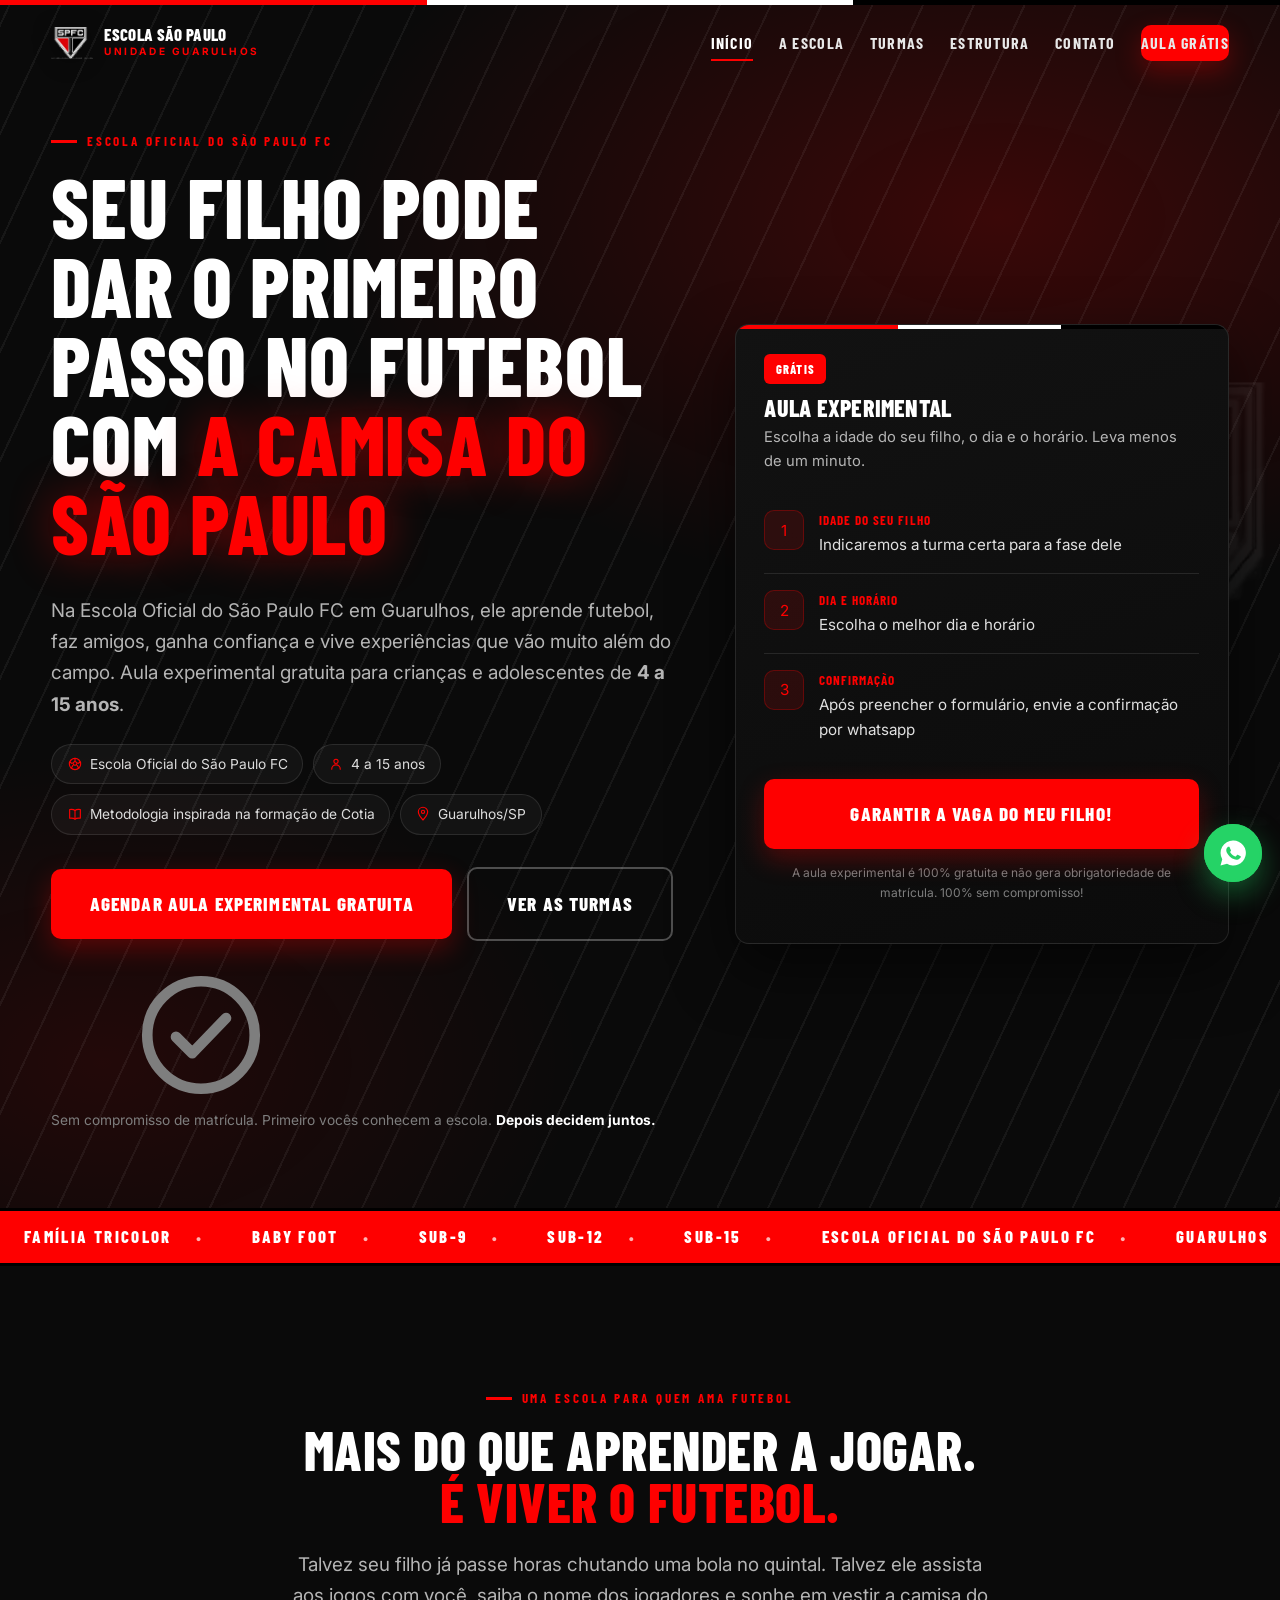
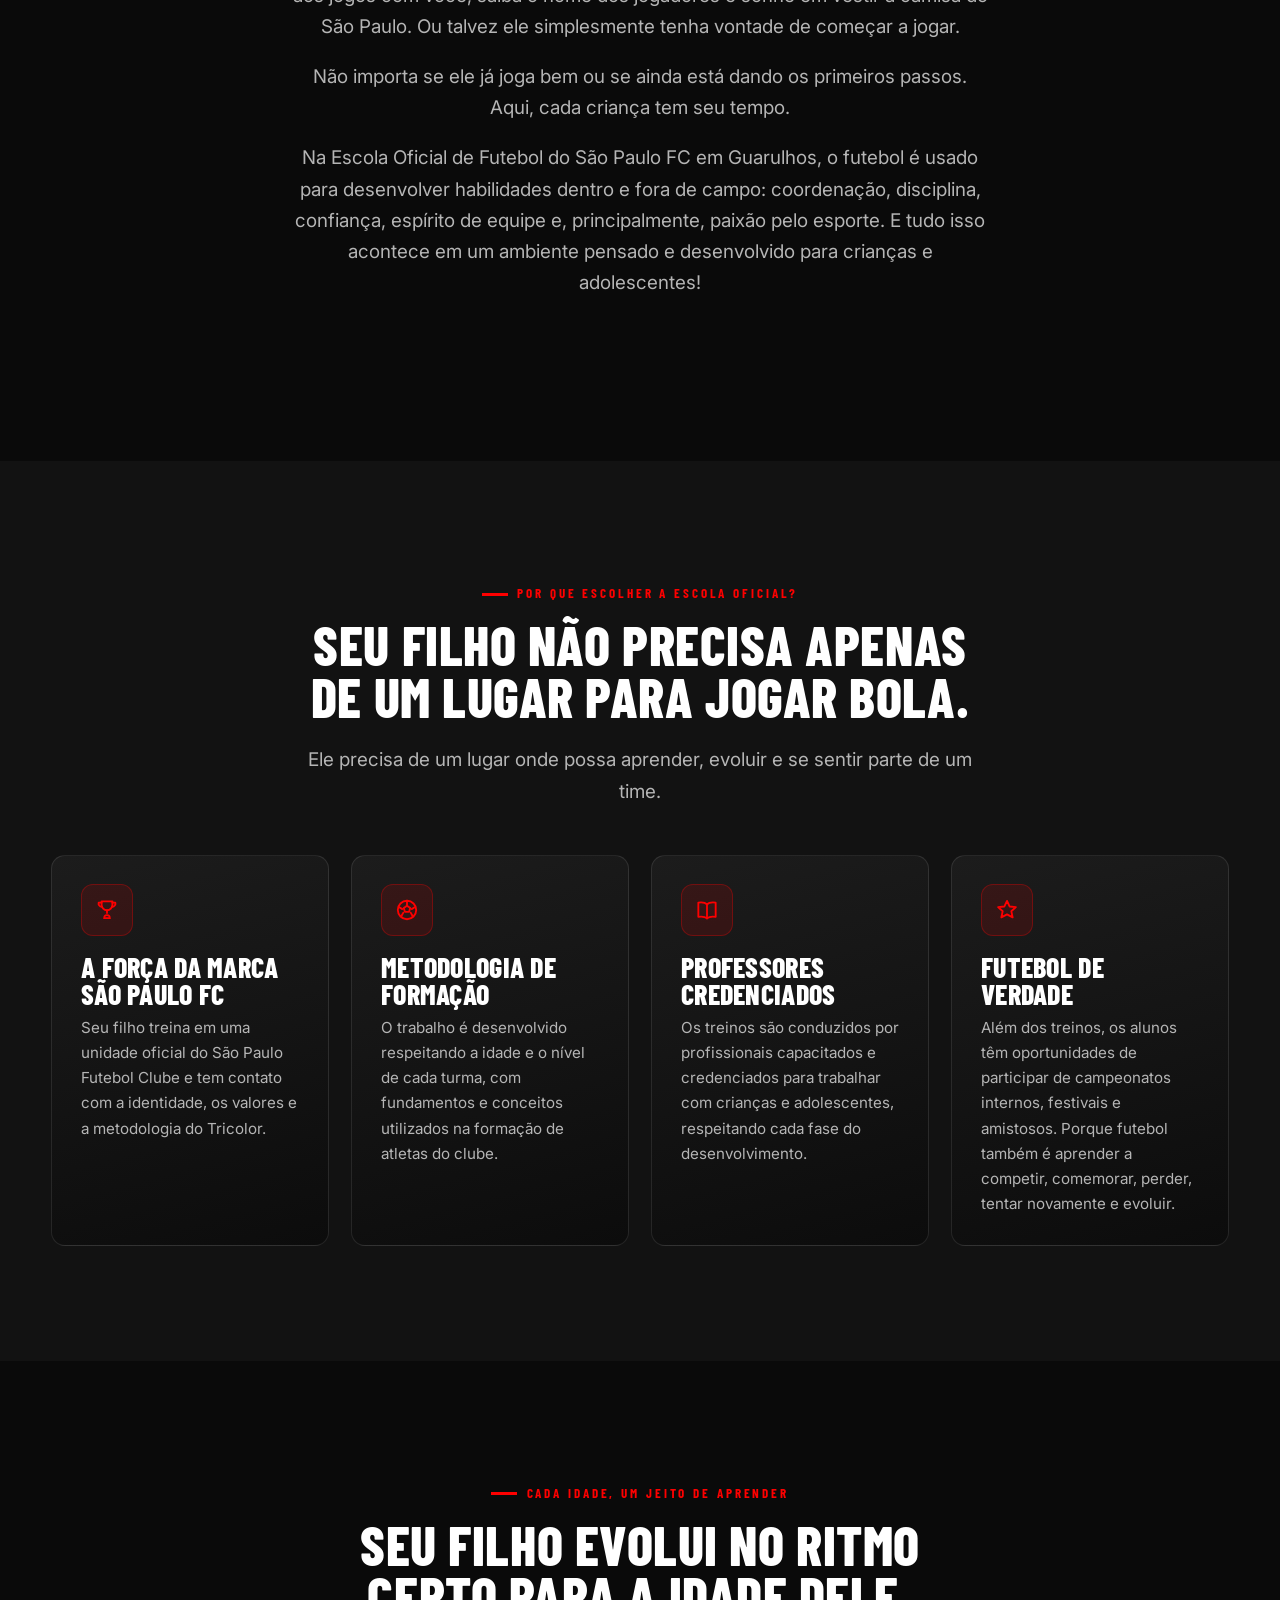
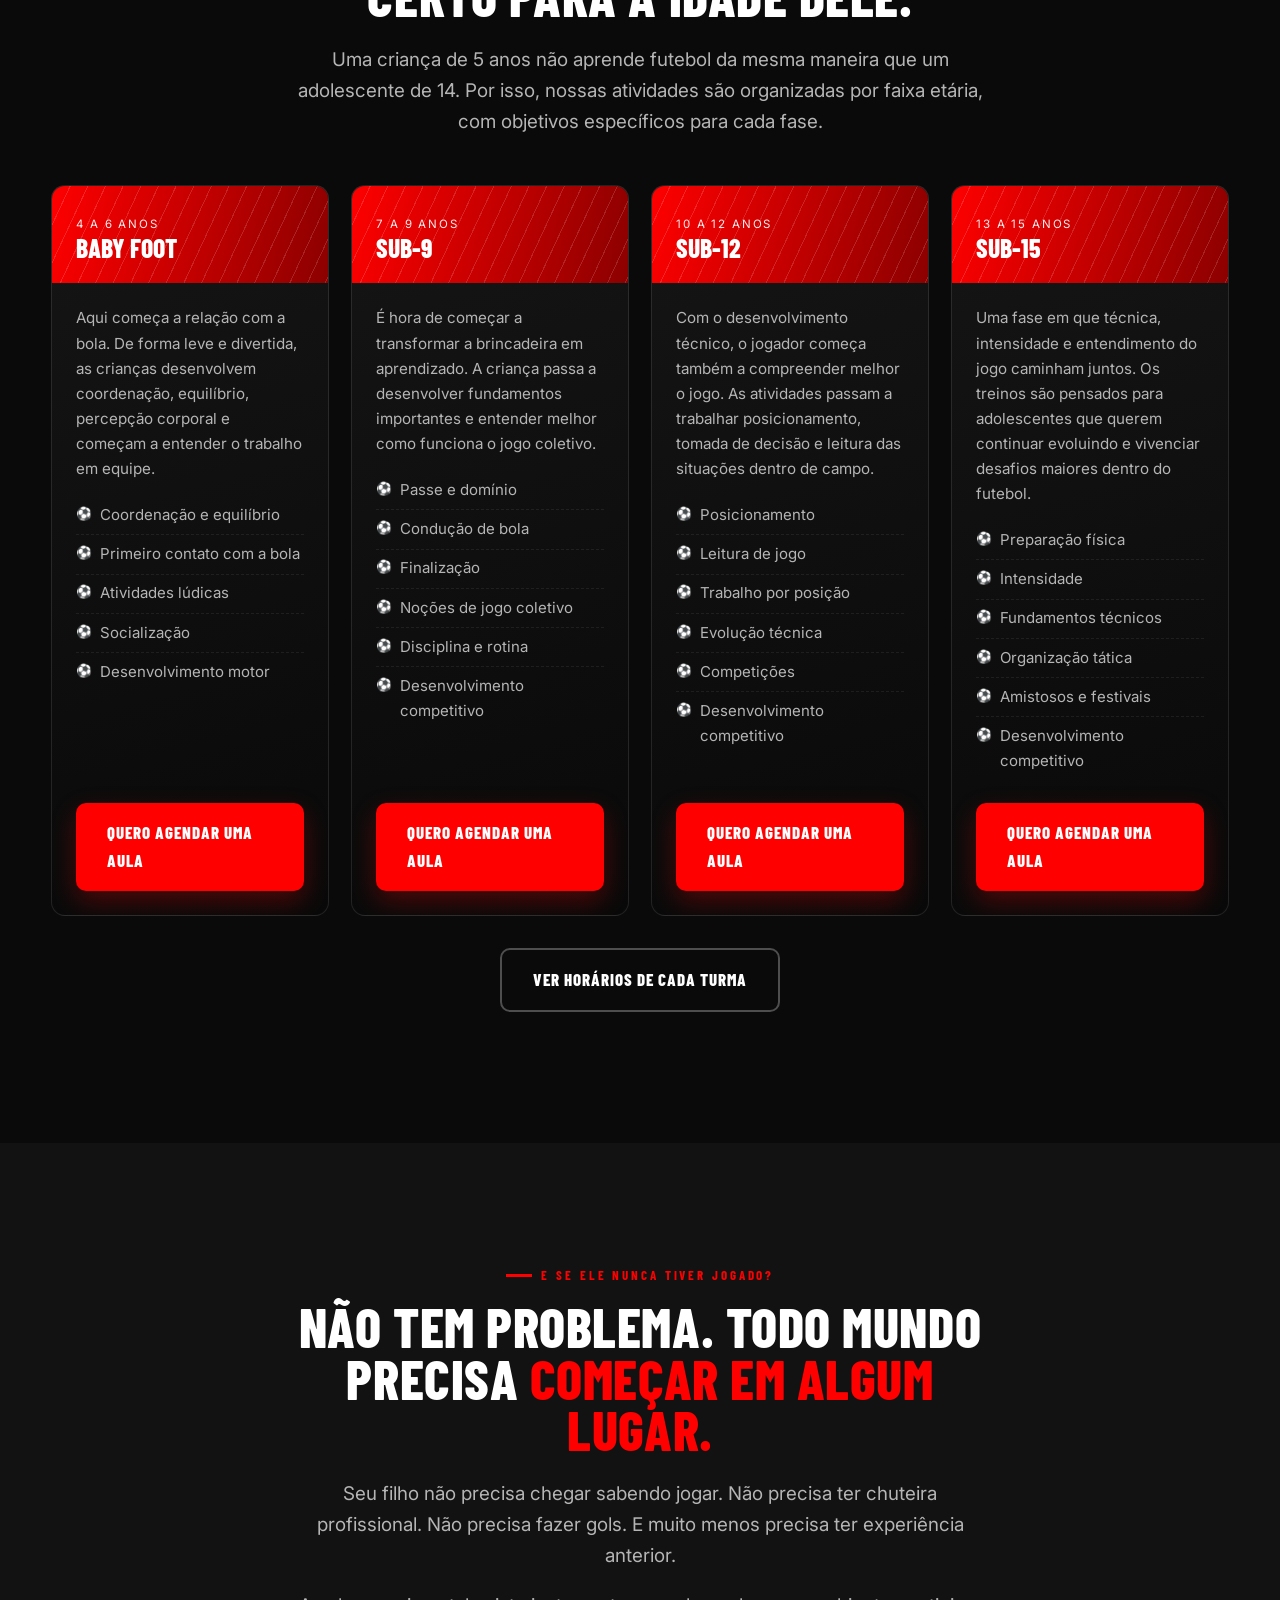
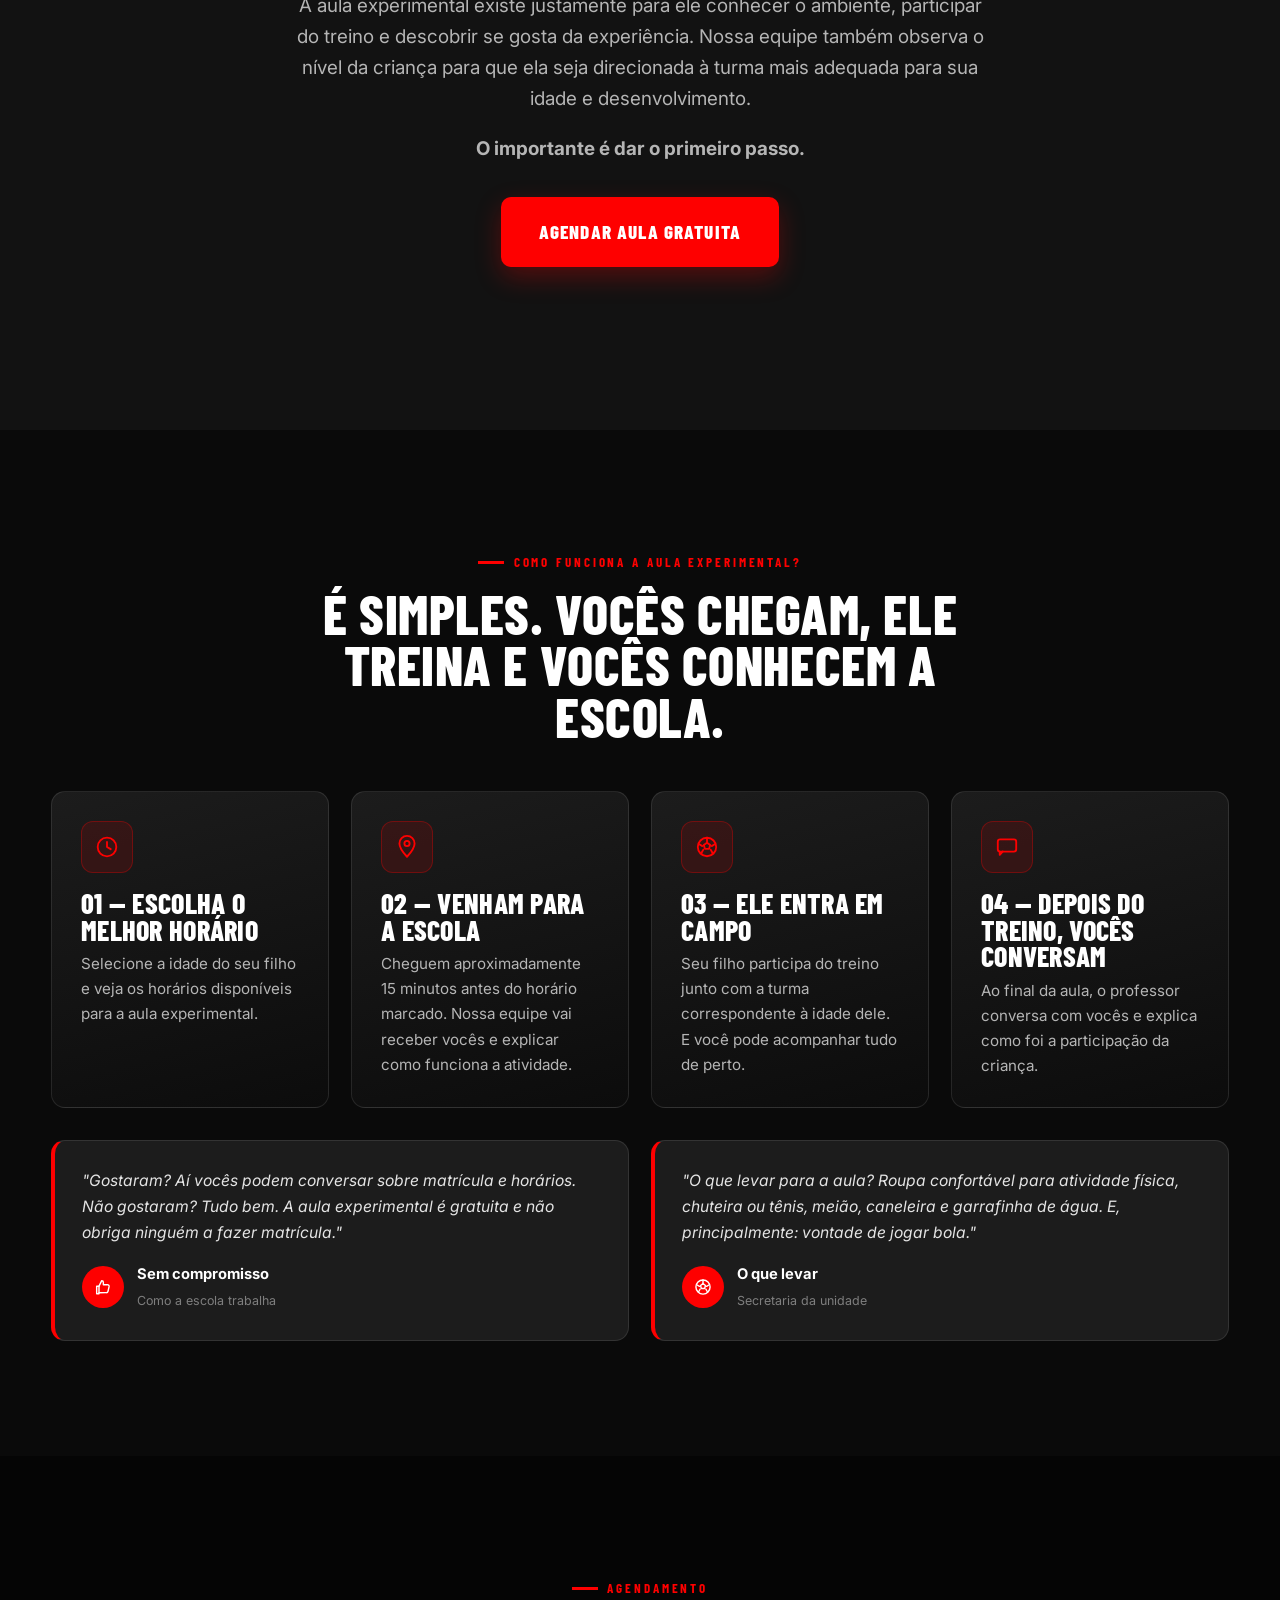
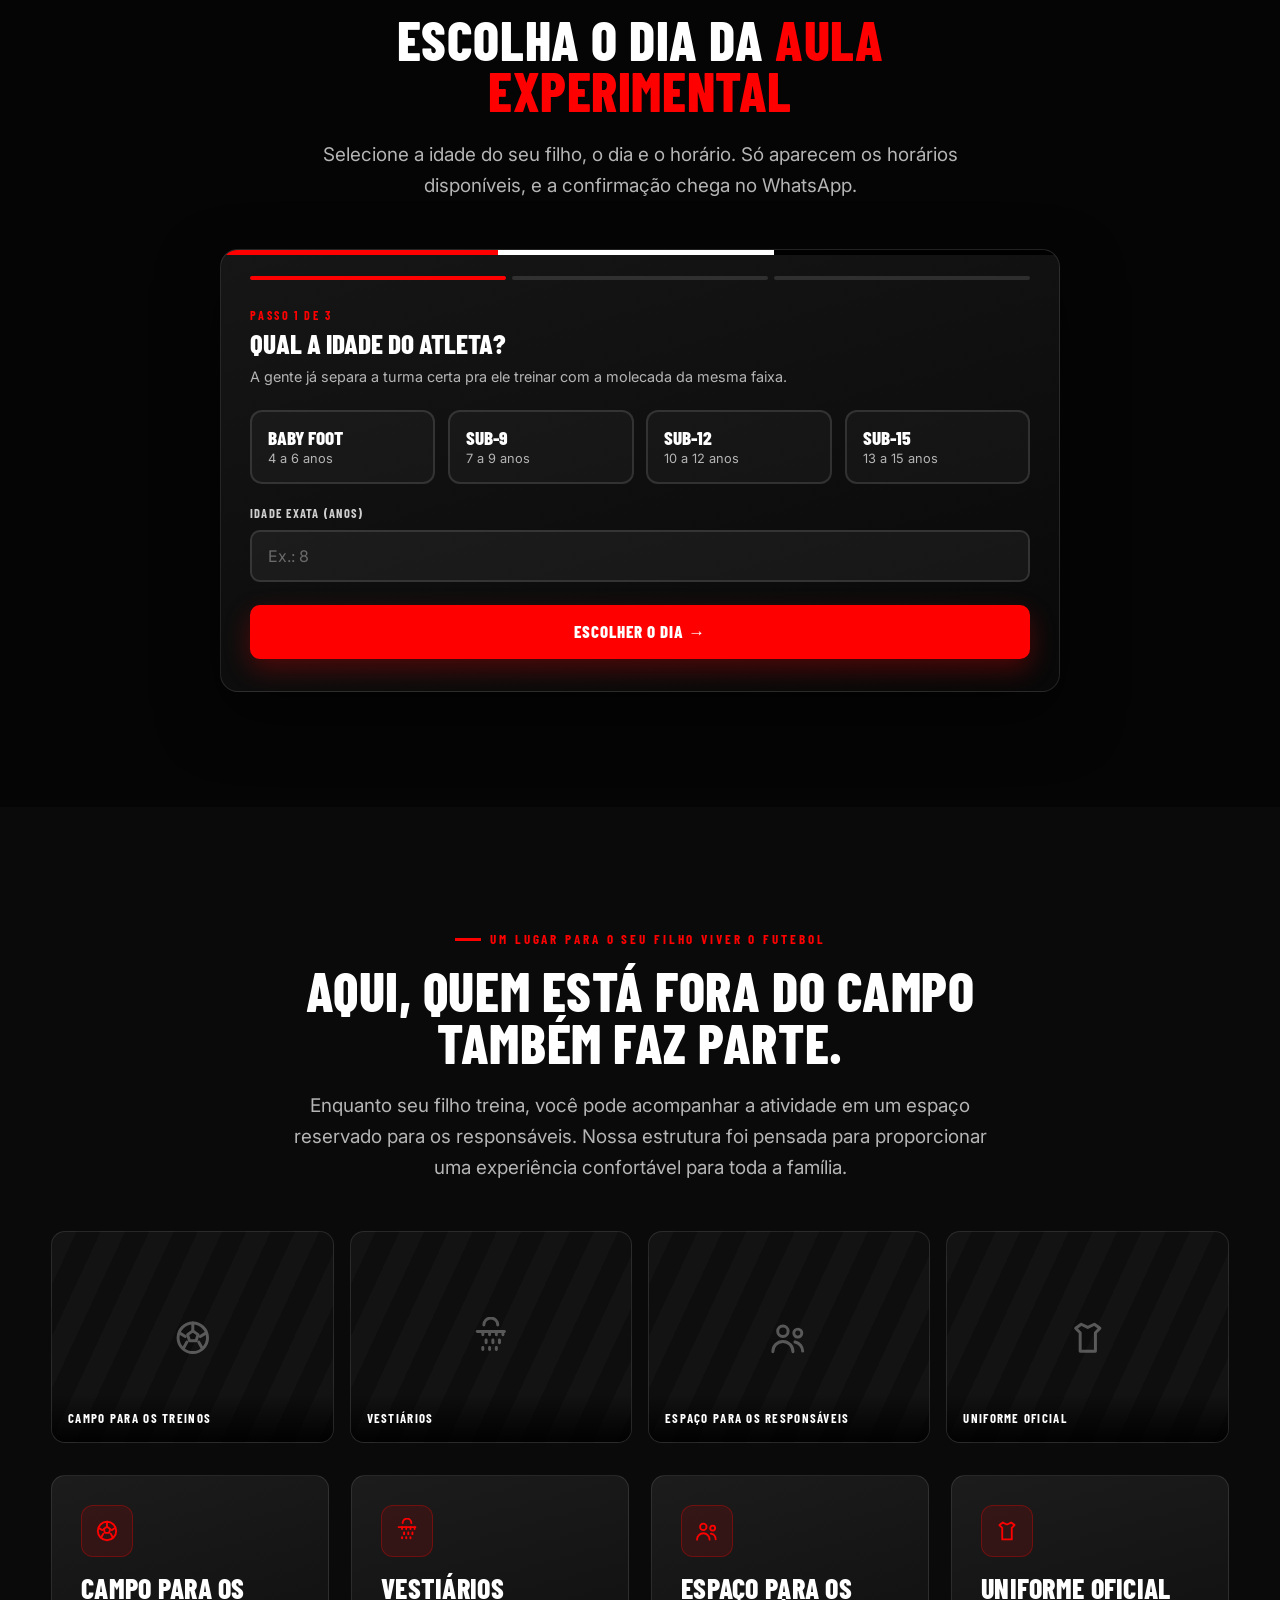
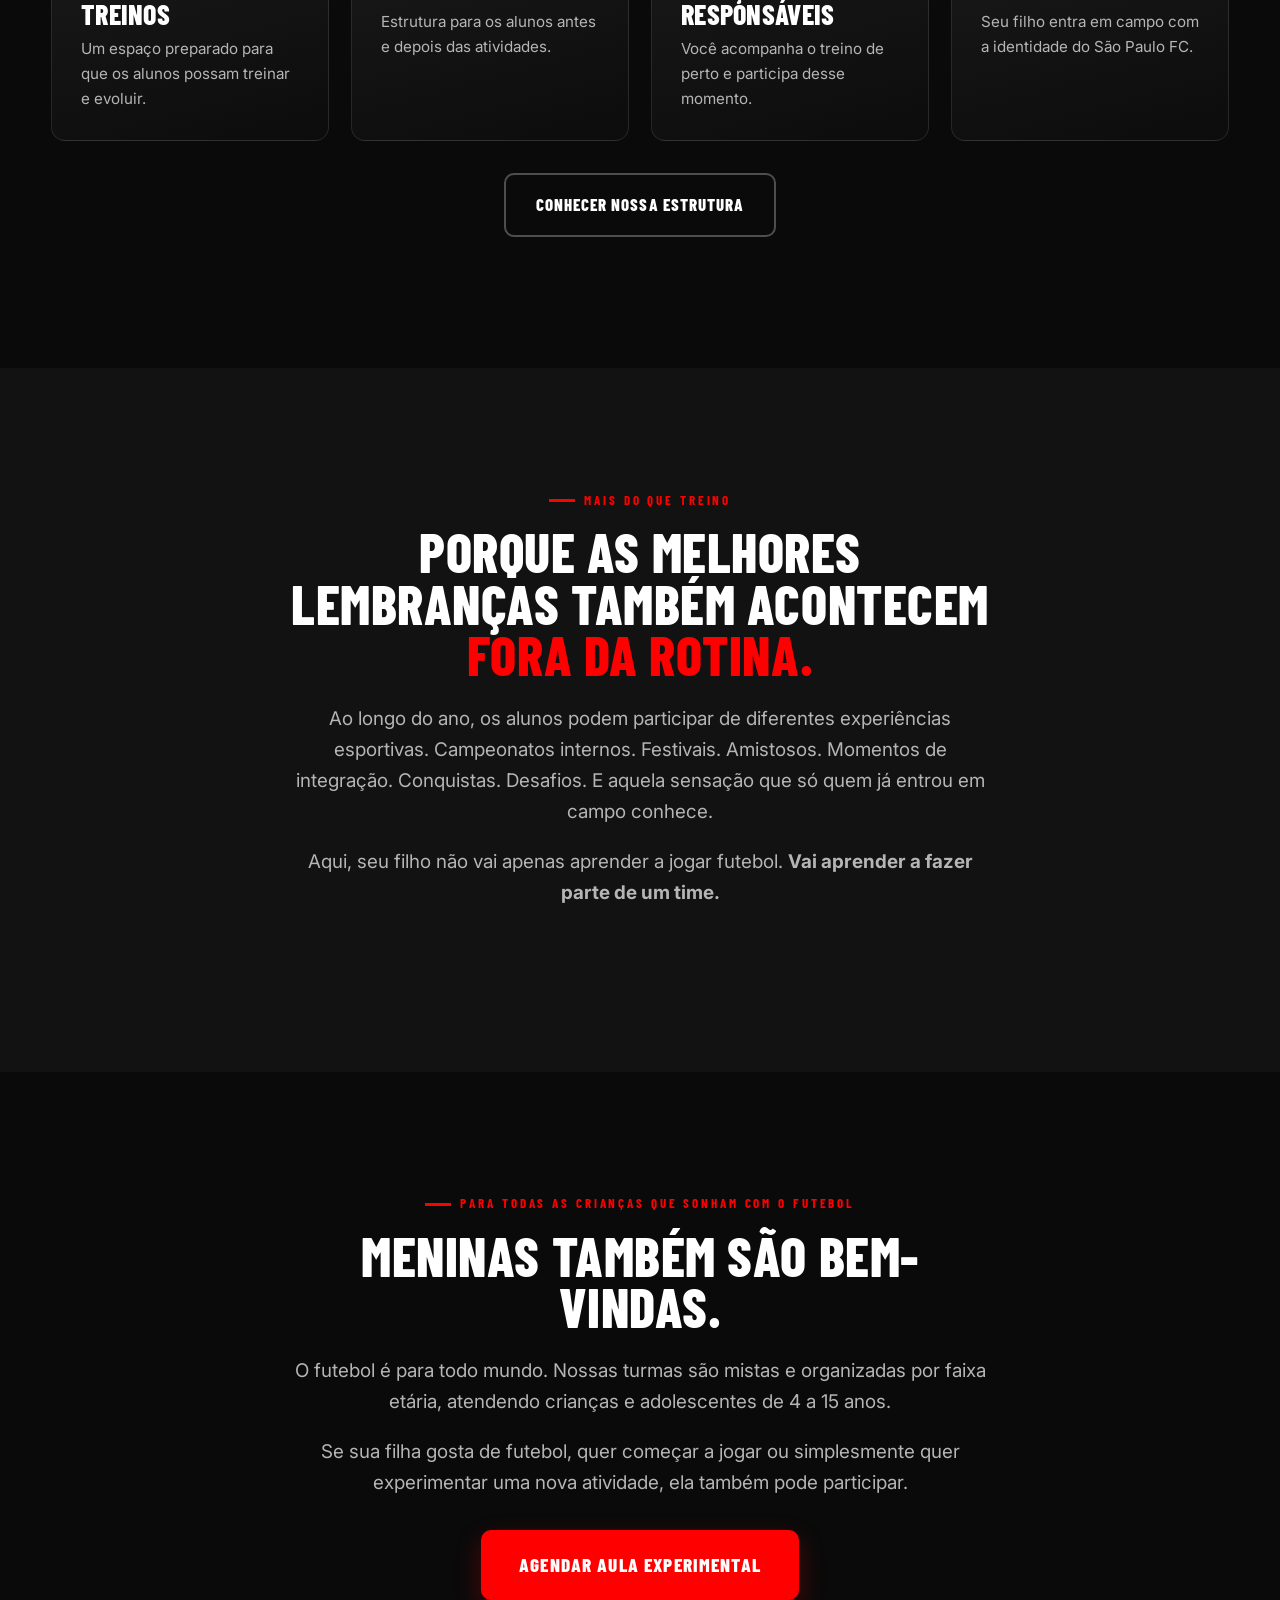
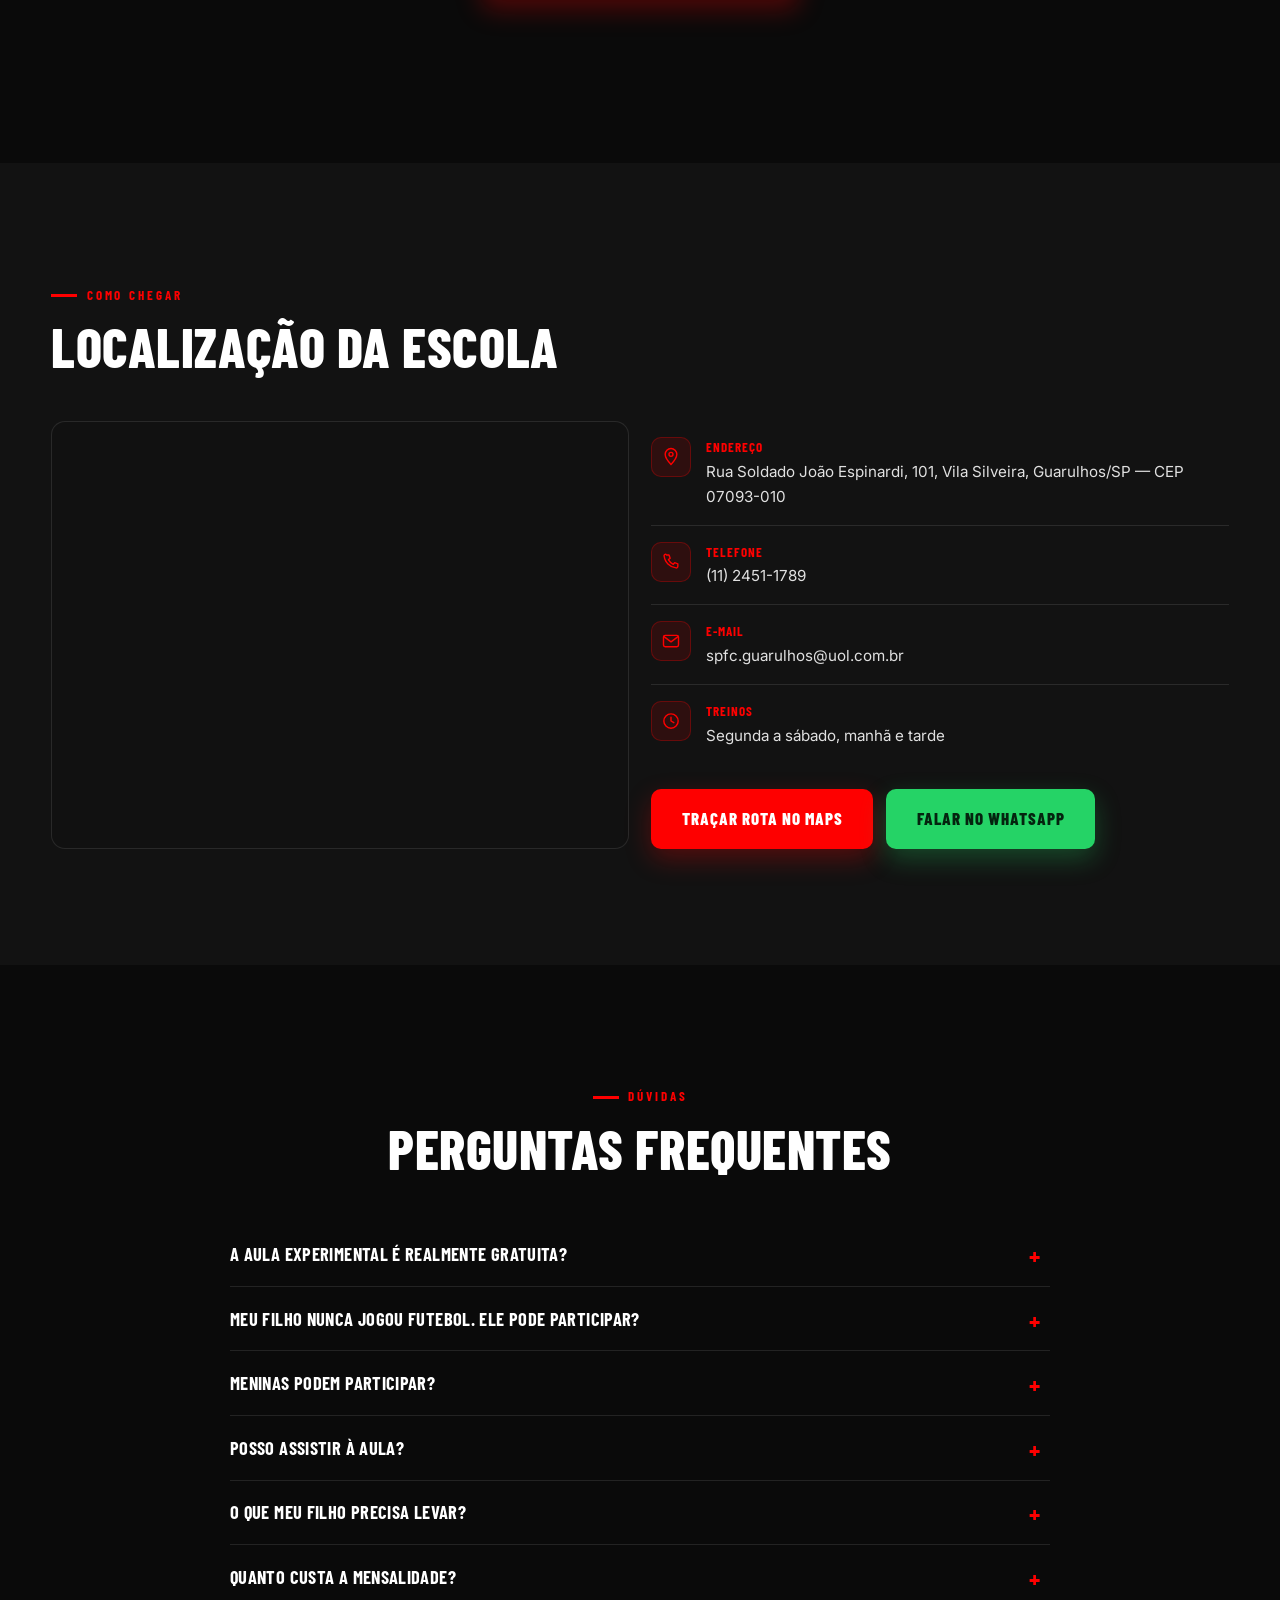
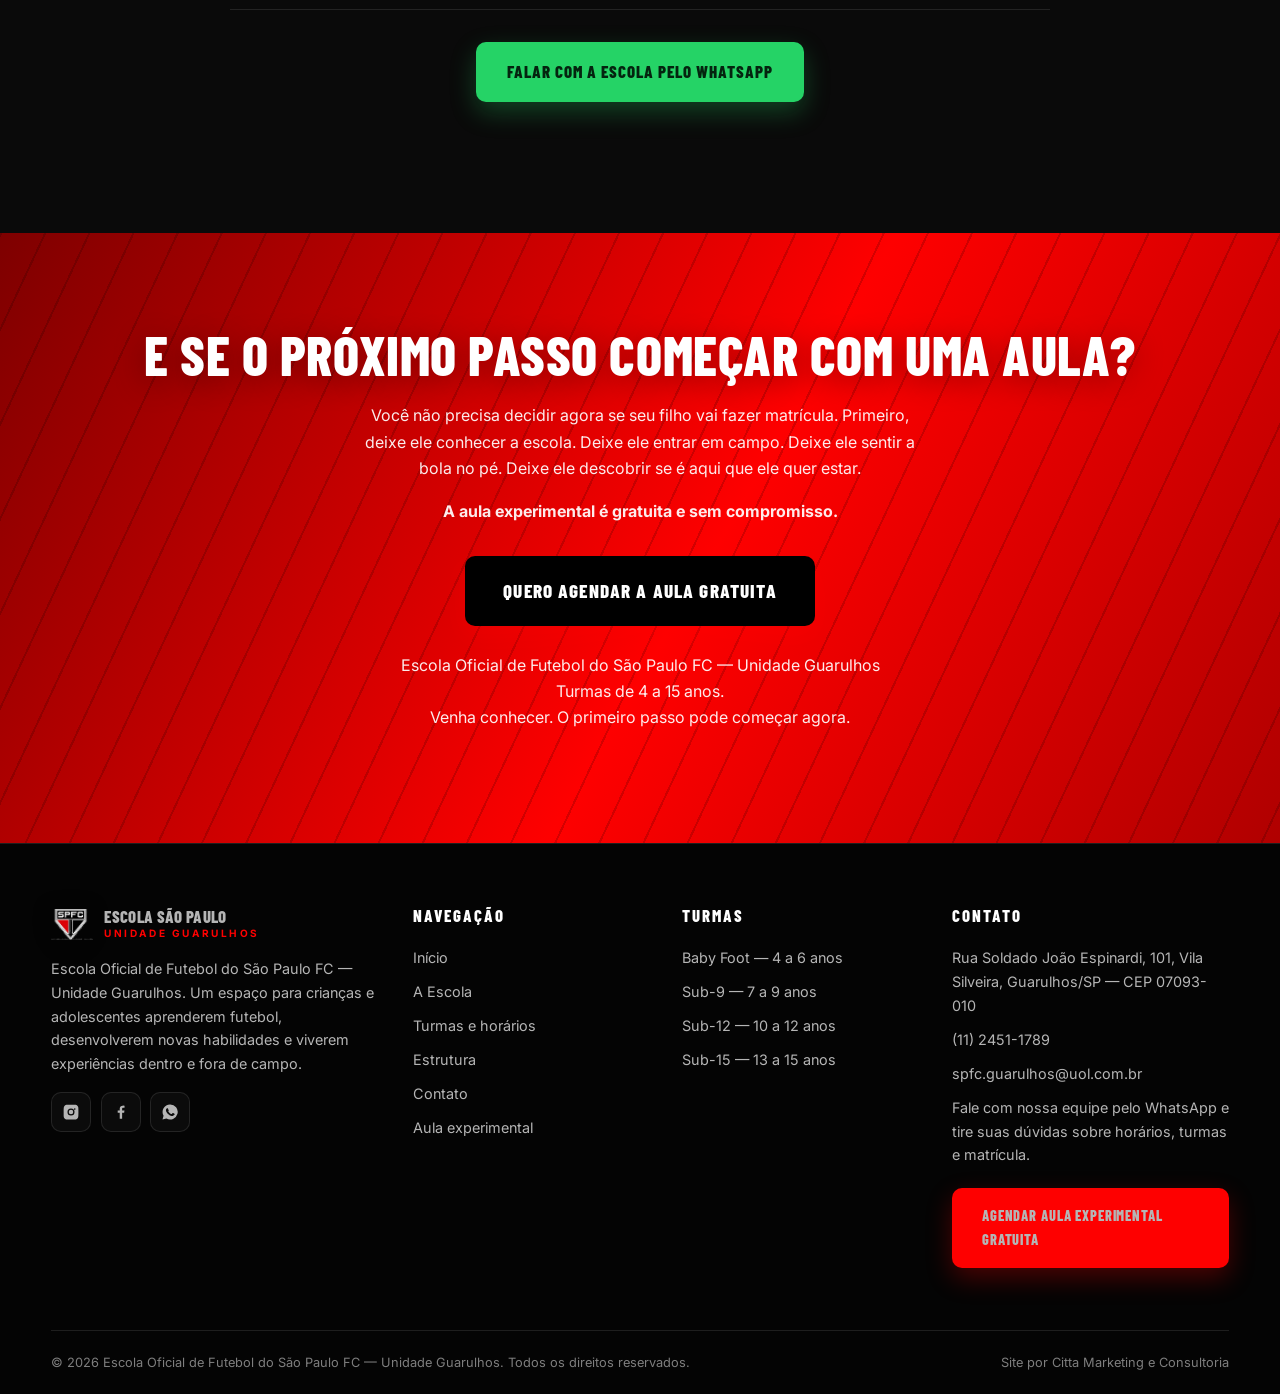
==== commit 1cda9177: "Substitui todos os emojis por ícones SVG profissionais Co-Authored-By: Claude Sonnet 5 <noreply@anth" ====
--- a/index.html
+++ b/index.html
@@ -59,6 +59,31 @@
   <text x="100" y="64" text-anchor="middle" font-family="Barlow Condensed,Arial Narrow,Impact,sans-serif" font-weight="800" font-size="54" fill="#fff">SPFC</text>
 </symbol>
 </defs></svg>
+<svg width="0" height="0" style="position:absolute" aria-hidden="true" focusable="false"><defs>
+<symbol id="icon-ball" viewBox="0 0 24 24" fill="none" stroke="currentColor" stroke-width="1.7" stroke-linecap="round" stroke-linejoin="round"><circle cx="12" cy="12" r="8.5"/><path d="M12 8l3 2.2-1.1 3.5H10.1L9 10.2 12 8z"/><path d="M12 3.5v4.3M4.5 9.3l3.2 1.9M6.6 18l2-3.6M17.4 18l-2-3.6M19.5 9.3l-3.2 1.9"/></symbol>
+<symbol id="icon-pin" viewBox="0 0 24 24" fill="none" stroke="currentColor" stroke-width="1.7" stroke-linecap="round" stroke-linejoin="round"><path d="M12 21s7-7.4 7-12.2A7 7 0 0 0 5 8.8C5 13.6 12 21 12 21z"/><circle cx="12" cy="8.8" r="2.4"/></symbol>
+<symbol id="icon-users" viewBox="0 0 24 24" fill="none" stroke="currentColor" stroke-width="1.7" stroke-linecap="round" stroke-linejoin="round"><circle cx="8.6" cy="8.2" r="3"/><path d="M2.8 20c0-3.3 2.6-5.9 5.8-5.9s5.8 2.6 5.8 5.9"/><circle cx="17.2" cy="9.3" r="2.3"/><path d="M15.6 14.4c2.5.5 4.4 2.7 4.4 5.3"/></symbol>
+<symbol id="icon-shirt" viewBox="0 0 24 24" fill="none" stroke="currentColor" stroke-width="1.7" stroke-linecap="round" stroke-linejoin="round"><path d="M8.2 4.2L12 6l3.8-1.8L19 6.5l-2.6 2.6V19.8H7.6V9.1L5 6.5l3.2-2.3z"/></symbol>
+<symbol id="icon-trophy" viewBox="0 0 24 24" fill="none" stroke="currentColor" stroke-width="1.7" stroke-linecap="round" stroke-linejoin="round"><path d="M7 4h10v3.2a5 5 0 0 1-10 0V4z"/><path d="M7 5.2H4.3a3 3 0 0 0 3 3.8M17 5.2h2.7a3 3 0 0 1-3 3.8"/><path d="M12 12.2v2.6M9.3 19.5h5.4M9.6 19.5c-.3-1.6.3-2.8 2.4-2.8s2.7 1.2 2.4 2.8"/></symbol>
+<symbol id="icon-mail" viewBox="0 0 24 24" fill="none" stroke="currentColor" stroke-width="1.7" stroke-linecap="round" stroke-linejoin="round"><rect x="3" y="5.2" width="18" height="13.6" rx="2"/><path d="M3.6 6.7L12 13l8.4-6.3"/></symbol>
+<symbol id="icon-clock" viewBox="0 0 24 24" fill="none" stroke="currentColor" stroke-width="1.7" stroke-linecap="round" stroke-linejoin="round"><circle cx="12" cy="12" r="8.6"/><path d="M12 7.4V12l3.4 2"/></symbol>
+<symbol id="icon-phone" viewBox="0 0 24 24" fill="none" stroke="currentColor" stroke-width="1.7" stroke-linecap="round" stroke-linejoin="round"><path d="M6.7 3.6h2.9l1.4 3.8-2 1.7a11.8 11.8 0 0 0 5.7 5.7l1.7-2 3.8 1.4v2.9a2 2 0 0 1-2.2 2 16.3 16.3 0 0 1-14.3-14.3 2 2 0 0 1 2-2.2z"/></symbol>
+<symbol id="icon-chat" viewBox="0 0 24 24" fill="none" stroke="currentColor" stroke-width="1.7" stroke-linecap="round" stroke-linejoin="round"><rect x="3.5" y="5" width="17" height="11.2" rx="2.2"/><path d="M8 16.2l-2.7 3v-3"/></symbol>
+<symbol id="icon-shower" viewBox="0 0 24 24" fill="none" stroke="currentColor" stroke-width="1.7" stroke-linecap="round" stroke-linejoin="round"><path d="M8 4.6a4 4 0 0 1 8 0"/><path d="M4.2 8.4h15.6"/><path d="M7.4 8.4v1.8M11.3 8.4v1.8M15.2 8.4v1.8M19 8.4v1.8M9.3 13.2v1.7M13.2 13.2v1.7M17 13.2v1.7M7.4 17.6v1.2M11.3 17.6v1.2M15.2 17.6v1.2"/></symbol>
+<symbol id="icon-medal" viewBox="0 0 24 24" fill="none" stroke="currentColor" stroke-width="1.7" stroke-linecap="round" stroke-linejoin="round"><circle cx="12" cy="15" r="4.6"/><path d="M9.2 10.8L6.3 4.2h3l2.7 5.6M14.8 10.8l2.9-6.6h-3l-2.7 5.6"/><path d="M12 12.6v3.4"/></symbol>
+<symbol id="icon-book" viewBox="0 0 24 24" fill="none" stroke="currentColor" stroke-width="1.7" stroke-linecap="round" stroke-linejoin="round"><path d="M12 6.7C10.4 5.2 7.8 4.7 4 5.2v13.1c3.8-.5 6.4 0 8 1.5 1.6-1.5 4.2-2 8-1.5V5.2c-3.8-.5-6.4 0-8 1.5z"/><path d="M12 6.7v13.1"/></symbol>
+<symbol id="icon-thumb" viewBox="0 0 24 24" fill="none" stroke="currentColor" stroke-width="1.7" stroke-linecap="round" stroke-linejoin="round"><path d="M7.2 11v9H4.4v-9h2.8z"/><path d="M7.2 11l3.3-6.6c1 0 1.9.8 1.9 1.9v2.9h4.9a2 2 0 0 1 2 2.4l-1.3 5.6a2 2 0 0 1-2 1.6H7.2"/></symbol>
+<symbol id="icon-check" viewBox="0 0 24 24" fill="none" stroke="currentColor" stroke-width="1.7" stroke-linecap="round" stroke-linejoin="round"><circle cx="12" cy="12" r="8.6"/><path d="M8 12.3l2.6 2.6 5.4-5.6"/></symbol>
+<symbol id="icon-bag" viewBox="0 0 24 24" fill="none" stroke="currentColor" stroke-width="1.7" stroke-linecap="round" stroke-linejoin="round"><rect x="4.2" y="8.2" width="15.6" height="11.6" rx="2"/><path d="M9 8.2V6.4a3 3 0 0 1 6 0v1.8"/></symbol>
+<symbol id="icon-handshake" viewBox="0 0 24 24" fill="none" stroke="currentColor" stroke-width="1.7" stroke-linecap="round" stroke-linejoin="round"><rect x="2.8" y="9.2" width="7.4" height="6.2" rx="1.8"/><rect x="13.8" y="9.2" width="7.4" height="6.2" rx="1.8"/><path d="M10.2 12.3h3.6"/></symbol>
+<symbol id="icon-building" viewBox="0 0 24 24" fill="none" stroke="currentColor" stroke-width="1.7" stroke-linecap="round" stroke-linejoin="round"><rect x="5.2" y="4.2" width="13.6" height="15.6" rx="1.2"/><path d="M8.6 8h1.2M14.2 8h1.2M8.6 11.6h1.2M14.2 11.6h1.2M8.6 15.2h1.2M14.2 15.2h1.2"/></symbol>
+<symbol id="icon-car" viewBox="0 0 24 24" fill="none" stroke="currentColor" stroke-width="1.7" stroke-linecap="round" stroke-linejoin="round"><path d="M4.2 15.8v-3.2l2-3.8A2 2 0 0 1 8 7.6h8a2 2 0 0 1 1.8 1.2l2 3.8v3.2"/><path d="M4.2 15.8h15.6M6.6 15.8a1.7 1.7 0 1 1 0 3.4 1.7 1.7 0 0 1 0-3.4zM17.4 15.8a1.7 1.7 0 1 1 0 3.4 1.7 1.7 0 0 1 0-3.4z"/></symbol>
+<symbol id="icon-camera" viewBox="0 0 24 24" fill="none" stroke="currentColor" stroke-width="1.7" stroke-linecap="round" stroke-linejoin="round"><rect x="3" y="7.2" width="18" height="12.6" rx="2"/><path d="M8 7.2l1.4-2.4h5.2l1.4 2.4"/><circle cx="12" cy="13.4" r="3.4"/></symbol>
+<symbol id="icon-gift" viewBox="0 0 24 24" fill="none" stroke="currentColor" stroke-width="1.7" stroke-linecap="round" stroke-linejoin="round"><rect x="4.2" y="9.2" width="15.6" height="10.6" rx="1"/><path d="M4.2 9.2h15.6M12 9.2v10.6"/><path d="M12 9.2c-1-2.8-4.6-3.2-4.6-.9s2.8.9 4.6.9zM12 9.2c1-2.8 4.6-3.2 4.6-.9s-2.8.9-4.6.9z"/></symbol>
+<symbol id="icon-target" viewBox="0 0 24 24" fill="none" stroke="currentColor" stroke-width="1.7" stroke-linecap="round" stroke-linejoin="round"><circle cx="12" cy="12" r="7.8"/><circle cx="12" cy="12" r="4.2"/><circle cx="12" cy="12" r="1"/></symbol>
+<symbol id="icon-star" viewBox="0 0 24 24" fill="none" stroke="currentColor" stroke-width="1.7" stroke-linecap="round" stroke-linejoin="round"><path d="M12 3.6l2.5 5.2 5.7.6-4.2 3.8 1.2 5.6L12 16.1l-5.2 2.7 1.2-5.6-4.2-3.8 5.7-.6L12 3.6z"/></symbol>
+<symbol id="icon-person" viewBox="0 0 24 24" fill="none" stroke="currentColor" stroke-width="1.7" stroke-linecap="round" stroke-linejoin="round"><circle cx="12" cy="8" r="3.2"/><path d="M5.6 19.8c0-3.5 2.9-6.4 6.4-6.4s6.4 2.9 6.4 6.4"/></symbol>
+</defs></svg>
 
 <header class="header">
   <div class="tricolor"><i></i><i></i><i></i></div>
@@ -89,16 +114,16 @@
       <h1 data-split>Seu filho pode dar o primeiro passo no futebol com <span class="hl">a camisa do São Paulo</span></h1>
       <p class="lead">Na Escola Oficial do São Paulo FC em Guarulhos, ele aprende futebol, faz amigos, ganha confiança e vive experiências que vão muito além do campo. Aula experimental gratuita para crianças e adolescentes de <b>4 a 15 anos</b>.</p>
       <div class="hero-badges">
-        <span class="badge"><b>&#9917;</b> Escola Oficial do São Paulo FC</span>
-        <span class="badge"><b>&#128100;</b> 4 a 15 anos</span>
-        <span class="badge"><b>&#128218;</b> Metodologia inspirada na formação de Cotia</span>
-        <span class="badge"><b>&#128205;</b> <span data-fill="cidade">Guarulhos/SP</span></span>
+        <span class="badge"><b><svg class="i" aria-hidden="true"><use href="#icon-ball"/></svg></b> Escola Oficial do São Paulo FC</span>
+        <span class="badge"><b><svg class="i" aria-hidden="true"><use href="#icon-person"/></svg></b> 4 a 15 anos</span>
+        <span class="badge"><b><svg class="i" aria-hidden="true"><use href="#icon-book"/></svg></b> Metodologia inspirada na formação de Cotia</span>
+        <span class="badge"><b><svg class="i" aria-hidden="true"><use href="#icon-pin"/></svg></b> <span data-fill="cidade">Guarulhos/SP</span></span>
       </div>
       <div class="hero-cta">
         <a class="btn btn-lg btn-pulse" href="#agendar">Agendar aula experimental gratuita</a>
         <a class="btn btn-ghost btn-lg" href="turmas.html">Ver as turmas</a>
       </div>
-      <p class="hero-note">&#9989; Sem compromisso de matrícula. Primeiro vocês conhecem a escola. <b style="color:#fff">Depois decidem juntos.</b></p>
+      <p class="hero-note"><svg class="i" aria-hidden="true"><use href="#icon-check"/></svg> Sem compromisso de matrícula. Primeiro vocês conhecem a escola. <b style="color:#fff">Depois decidem juntos.</b></p>
     </div>
 
     <aside class="quickcard rv">
@@ -142,10 +167,10 @@
       <p class="lead">Ele precisa de um lugar onde possa aprender, evoluir e se sentir parte de um time.</p>
     </div>
     <div class="grid g-4">
-      <article class="card rv"><div class="ico">&#127942;</div><h3>A força da marca São Paulo FC</h3><p>Seu filho treina em uma unidade oficial do São Paulo Futebol Clube e tem contato com a identidade, os valores e a metodologia do Tricolor.</p></article>
-      <article class="card rv rv-d1"><div class="ico">&#9917;</div><h3>Metodologia de formação</h3><p>O trabalho é desenvolvido respeitando a idade e o nível de cada turma, com fundamentos e conceitos utilizados na formação de atletas do clube.</p></article>
-      <article class="card rv rv-d2"><div class="ico">&#128218;</div><h3>Professores credenciados</h3><p>Os treinos são conduzidos por profissionais capacitados e credenciados para trabalhar com crianças e adolescentes, respeitando cada fase do desenvolvimento.</p></article>
-      <article class="card rv rv-d3"><div class="ico">&#127881;</div><h3>Futebol de verdade</h3><p>Além dos treinos, os alunos têm oportunidades de participar de campeonatos internos, festivais e amistosos. Porque futebol também é aprender a competir, comemorar, perder, tentar novamente e evoluir.</p></article>
+      <article class="card rv"><div class="ico"><svg class="i" aria-hidden="true"><use href="#icon-trophy"/></svg></div><h3>A força da marca São Paulo FC</h3><p>Seu filho treina em uma unidade oficial do São Paulo Futebol Clube e tem contato com a identidade, os valores e a metodologia do Tricolor.</p></article>
+      <article class="card rv rv-d1"><div class="ico"><svg class="i" aria-hidden="true"><use href="#icon-ball"/></svg></div><h3>Metodologia de formação</h3><p>O trabalho é desenvolvido respeitando a idade e o nível de cada turma, com fundamentos e conceitos utilizados na formação de atletas do clube.</p></article>
+      <article class="card rv rv-d2"><div class="ico"><svg class="i" aria-hidden="true"><use href="#icon-book"/></svg></div><h3>Professores credenciados</h3><p>Os treinos são conduzidos por profissionais capacitados e credenciados para trabalhar com crianças e adolescentes, respeitando cada fase do desenvolvimento.</p></article>
+      <article class="card rv rv-d3"><div class="ico"><svg class="i" aria-hidden="true"><use href="#icon-star"/></svg></div><h3>Futebol de verdade</h3><p>Além dos treinos, os alunos têm oportunidades de participar de campeonatos internos, festivais e amistosos. Porque futebol também é aprender a competir, comemorar, perder, tentar novamente e evoluir.</p></article>
     </div>
   </div>
 </section>
@@ -222,14 +247,14 @@
       <h2>É simples. Vocês chegam, ele treina e vocês conhecem a escola.</h2>
     </div>
     <div class="grid g-4">
-      <article class="card rv"><div class="ico">&#128339;</div><h3>01 — Escolha o melhor horário</h3><p>Selecione a idade do seu filho e veja os horários disponíveis para a aula experimental.</p></article>
-      <article class="card rv rv-d1"><div class="ico">&#128205;</div><h3>02 — Venham para a escola</h3><p>Cheguem aproximadamente 15 minutos antes do horário marcado. Nossa equipe vai receber vocês e explicar como funciona a atividade.</p></article>
-      <article class="card rv rv-d2"><div class="ico">&#9917;</div><h3>03 — Ele entra em campo</h3><p>Seu filho participa do treino junto com a turma correspondente à idade dele. E você pode acompanhar tudo de perto.</p></article>
-      <article class="card rv rv-d3"><div class="ico">&#128172;</div><h3>04 — Depois do treino, vocês conversam</h3><p>Ao final da aula, o professor conversa com vocês e explica como foi a participação da criança.</p></article>
+      <article class="card rv"><div class="ico"><svg class="i" aria-hidden="true"><use href="#icon-clock"/></svg></div><h3>01 — Escolha o melhor horário</h3><p>Selecione a idade do seu filho e veja os horários disponíveis para a aula experimental.</p></article>
+      <article class="card rv rv-d1"><div class="ico"><svg class="i" aria-hidden="true"><use href="#icon-pin"/></svg></div><h3>02 — Venham para a escola</h3><p>Cheguem aproximadamente 15 minutos antes do horário marcado. Nossa equipe vai receber vocês e explicar como funciona a atividade.</p></article>
+      <article class="card rv rv-d2"><div class="ico"><svg class="i" aria-hidden="true"><use href="#icon-ball"/></svg></div><h3>03 — Ele entra em campo</h3><p>Seu filho participa do treino junto com a turma correspondente à idade dele. E você pode acompanhar tudo de perto.</p></article>
+      <article class="card rv rv-d3"><div class="ico"><svg class="i" aria-hidden="true"><use href="#icon-chat"/></svg></div><h3>04 — Depois do treino, vocês conversam</h3><p>Ao final da aula, o professor conversa com vocês e explica como foi a participação da criança.</p></article>
     </div>
     <div class="grid g-2 rv" style="margin-top:2rem">
-      <div class="quote"><p>"Gostaram? Aí vocês podem conversar sobre matrícula e horários. Não gostaram? Tudo bem. A aula experimental é gratuita e não obriga ninguém a fazer matrícula."</p><footer><span class="av">&#128077;</span><span><b>Sem compromisso</b><small>Como a escola trabalha</small></span></footer></div>
-      <div class="quote"><p>"O que levar para a aula? Roupa confortável para atividade física, chuteira ou tênis, meião, caneleira e garrafinha de água. E, principalmente: vontade de jogar bola. &#9917;"</p><footer><span class="av">&#9917;</span><span><b>O que levar</b><small>Secretaria da unidade</small></span></footer></div>
+      <div class="quote"><p>"Gostaram? Aí vocês podem conversar sobre matrícula e horários. Não gostaram? Tudo bem. A aula experimental é gratuita e não obriga ninguém a fazer matrícula."</p><footer><span class="av"><svg class="i" aria-hidden="true"><use href="#icon-thumb"/></svg></span><span><b>Sem compromisso</b><small>Como a escola trabalha</small></span></footer></div>
+      <div class="quote"><p>"O que levar para a aula? Roupa confortável para atividade física, chuteira ou tênis, meião, caneleira e garrafinha de água. E, principalmente: vontade de jogar bola."</p><footer><span class="av"><svg class="i" aria-hidden="true"><use href="#icon-ball"/></svg></span><span><b>O que levar</b><small>Secretaria da unidade</small></span></footer></div>
     </div>
   </div>
 </section>
@@ -255,16 +280,16 @@
       <p class="lead">Enquanto seu filho treina, você pode acompanhar a atividade em um espaço reservado para os responsáveis. Nossa estrutura foi pensada para proporcionar uma experiência confortável para toda a família.</p>
     </div>
     <div class="gal rv">
-      <figure><span class="ph">&#9917;</span><figcaption>Campo para os treinos</figcaption></figure>
-      <figure><span class="ph">&#127967;</span><figcaption>Vestiários</figcaption></figure>
-      <figure><span class="ph">&#128101;</span><figcaption>Espaço para os responsáveis</figcaption></figure>
-      <figure><span class="ph">&#128083;</span><figcaption>Uniforme oficial</figcaption></figure>
+      <figure><span class="ph"><svg class="i" aria-hidden="true"><use href="#icon-ball"/></svg></span><figcaption>Campo para os treinos</figcaption></figure>
+      <figure><span class="ph"><svg class="i" aria-hidden="true"><use href="#icon-shower"/></svg></span><figcaption>Vestiários</figcaption></figure>
+      <figure><span class="ph"><svg class="i" aria-hidden="true"><use href="#icon-users"/></svg></span><figcaption>Espaço para os responsáveis</figcaption></figure>
+      <figure><span class="ph"><svg class="i" aria-hidden="true"><use href="#icon-shirt"/></svg></span><figcaption>Uniforme oficial</figcaption></figure>
     </div>
     <div class="grid g-4 rv" style="margin-top:2rem">
-      <article class="card"><div class="ico">&#9917;</div><h3>Campo para os treinos</h3><p>Um espaço preparado para que os alunos possam treinar e evoluir.</p></article>
-      <article class="card"><div class="ico">&#127967;</div><h3>Vestiários</h3><p>Estrutura para os alunos antes e depois das atividades.</p></article>
-      <article class="card"><div class="ico">&#128101;</div><h3>Espaço para os responsáveis</h3><p>Você acompanha o treino de perto e participa desse momento.</p></article>
-      <article class="card"><div class="ico">&#128083;</div><h3>Uniforme oficial</h3><p>Seu filho entra em campo com a identidade do São Paulo FC.</p></article>
+      <article class="card"><div class="ico"><svg class="i" aria-hidden="true"><use href="#icon-ball"/></svg></div><h3>Campo para os treinos</h3><p>Um espaço preparado para que os alunos possam treinar e evoluir.</p></article>
+      <article class="card"><div class="ico"><svg class="i" aria-hidden="true"><use href="#icon-shower"/></svg></div><h3>Vestiários</h3><p>Estrutura para os alunos antes e depois das atividades.</p></article>
+      <article class="card"><div class="ico"><svg class="i" aria-hidden="true"><use href="#icon-users"/></svg></div><h3>Espaço para os responsáveis</h3><p>Você acompanha o treino de perto e participa desse momento.</p></article>
+      <article class="card"><div class="ico"><svg class="i" aria-hidden="true"><use href="#icon-shirt"/></svg></div><h3>Uniforme oficial</h3><p>Seu filho entra em campo com a identidade do São Paulo FC.</p></article>
     </div>
     <p class="center rv" style="margin-top:2rem"><a href="estrutura.html" class="btn btn-ghost">Conhecer nossa estrutura</a></p>
   </div>
@@ -306,10 +331,10 @@
       <div class="map-box" data-map></div>
       <div>
         <ul class="info-list">
-          <li><span class="ic">&#128205;</span><span><b>Endereço</b><span data-fill="endereco-full"></span></span></li>
-          <li><span class="ic">&#128222;</span><span><b>Telefone</b><span data-fill="telefone"></span></span></li>
-          <li><span class="ic">&#9993;</span><span><b>E-mail</b><span data-fill="email"></span></span></li>
-          <li><span class="ic">&#128337;</span><span><b>Treinos</b><span>Segunda a sábado, manhã e tarde</span></span></li>
+          <li><span class="ic"><svg class="i" aria-hidden="true"><use href="#icon-pin"/></svg></span><span><b>Endereço</b><span data-fill="endereco-full"></span></span></li>
+          <li><span class="ic"><svg class="i" aria-hidden="true"><use href="#icon-phone"/></svg></span><span><b>Telefone</b><span data-fill="telefone"></span></span></li>
+          <li><span class="ic"><svg class="i" aria-hidden="true"><use href="#icon-mail"/></svg></span><span><b>E-mail</b><span data-fill="email"></span></span></li>
+          <li><span class="ic"><svg class="i" aria-hidden="true"><use href="#icon-clock"/></svg></span><span><b>Treinos</b><span>Segunda a sábado, manhã e tarde</span></span></li>
         </ul>
         <div style="display:flex;gap:.8rem;flex-wrap:wrap;margin-top:1.6rem">
           <a class="btn" data-href="maps" target="_blank" rel="noopener">Traçar rota no Maps</a>
@@ -346,7 +371,7 @@
     <p>Você não precisa decidir agora se seu filho vai fazer matrícula. Primeiro, deixe ele conhecer a escola. Deixe ele entrar em campo. Deixe ele sentir a bola no pé. Deixe ele descobrir se é aqui que ele quer estar.</p>
     <p style="margin-top:.8rem"><b>A aula experimental é gratuita e sem compromisso.</b></p>
     <p style="margin-top:2rem"><a class="btn btn-lg" style="background:#000" href="#agendar">Quero agendar a aula gratuita</a></p>
-    <p style="margin-top:1.6rem">Escola Oficial de Futebol do São Paulo FC — Unidade Guarulhos<br>Turmas de 4 a 15 anos.<br>Venha conhecer. O primeiro passo pode começar agora. &#9917;&#10084;&#65039;&#129293;&#128420;&#65039;</p>
+    <p style="margin-top:1.6rem">Escola Oficial de Futebol do São Paulo FC — Unidade Guarulhos<br>Turmas de 4 a 15 anos.<br>Venha conhecer. O primeiro passo pode começar agora.</p>
   </div>
 </section>
 
--- a/assets/css/style.css
+++ b/assets/css/style.css
@@ -244,10 +244,21 @@
 .card .ico{
   width:52px;height:52px;border-radius:12px;display:grid;place-items:center;
   background:rgba(254,0,0,.12);border:1px solid rgba(254,0,0,.3);margin-bottom:1.1rem;
-  font-size:1.5rem;
+  font-size:1.5rem;color:var(--red);
 }
 .card h3{margin-bottom:.5rem}
 .card p{color:var(--mute);font-size:.95rem;margin:0}
+
+/* ---------- Ícones (substituem os emojis) ---------- */
+svg.i{display:block;flex-shrink:0}
+.card .ico svg.i{width:26px;height:26px}
+.info-list .ic{color:var(--red)}
+.info-list .ic svg.i{width:20px;height:20px}
+.gal .ph svg.i{width:2.6rem;height:2.6rem}
+.quote .av{color:#fff}
+.quote .av svg.i{width:20px;height:20px}
+.badge b{display:inline-flex;align-items:center;gap:.35rem}
+.badge svg.i{width:16px;height:16px}
 
 /* ---------- Números ---------- */
 .stats{display:grid;grid-template-columns:repeat(4,1fr);gap:1rem;text-align:center}
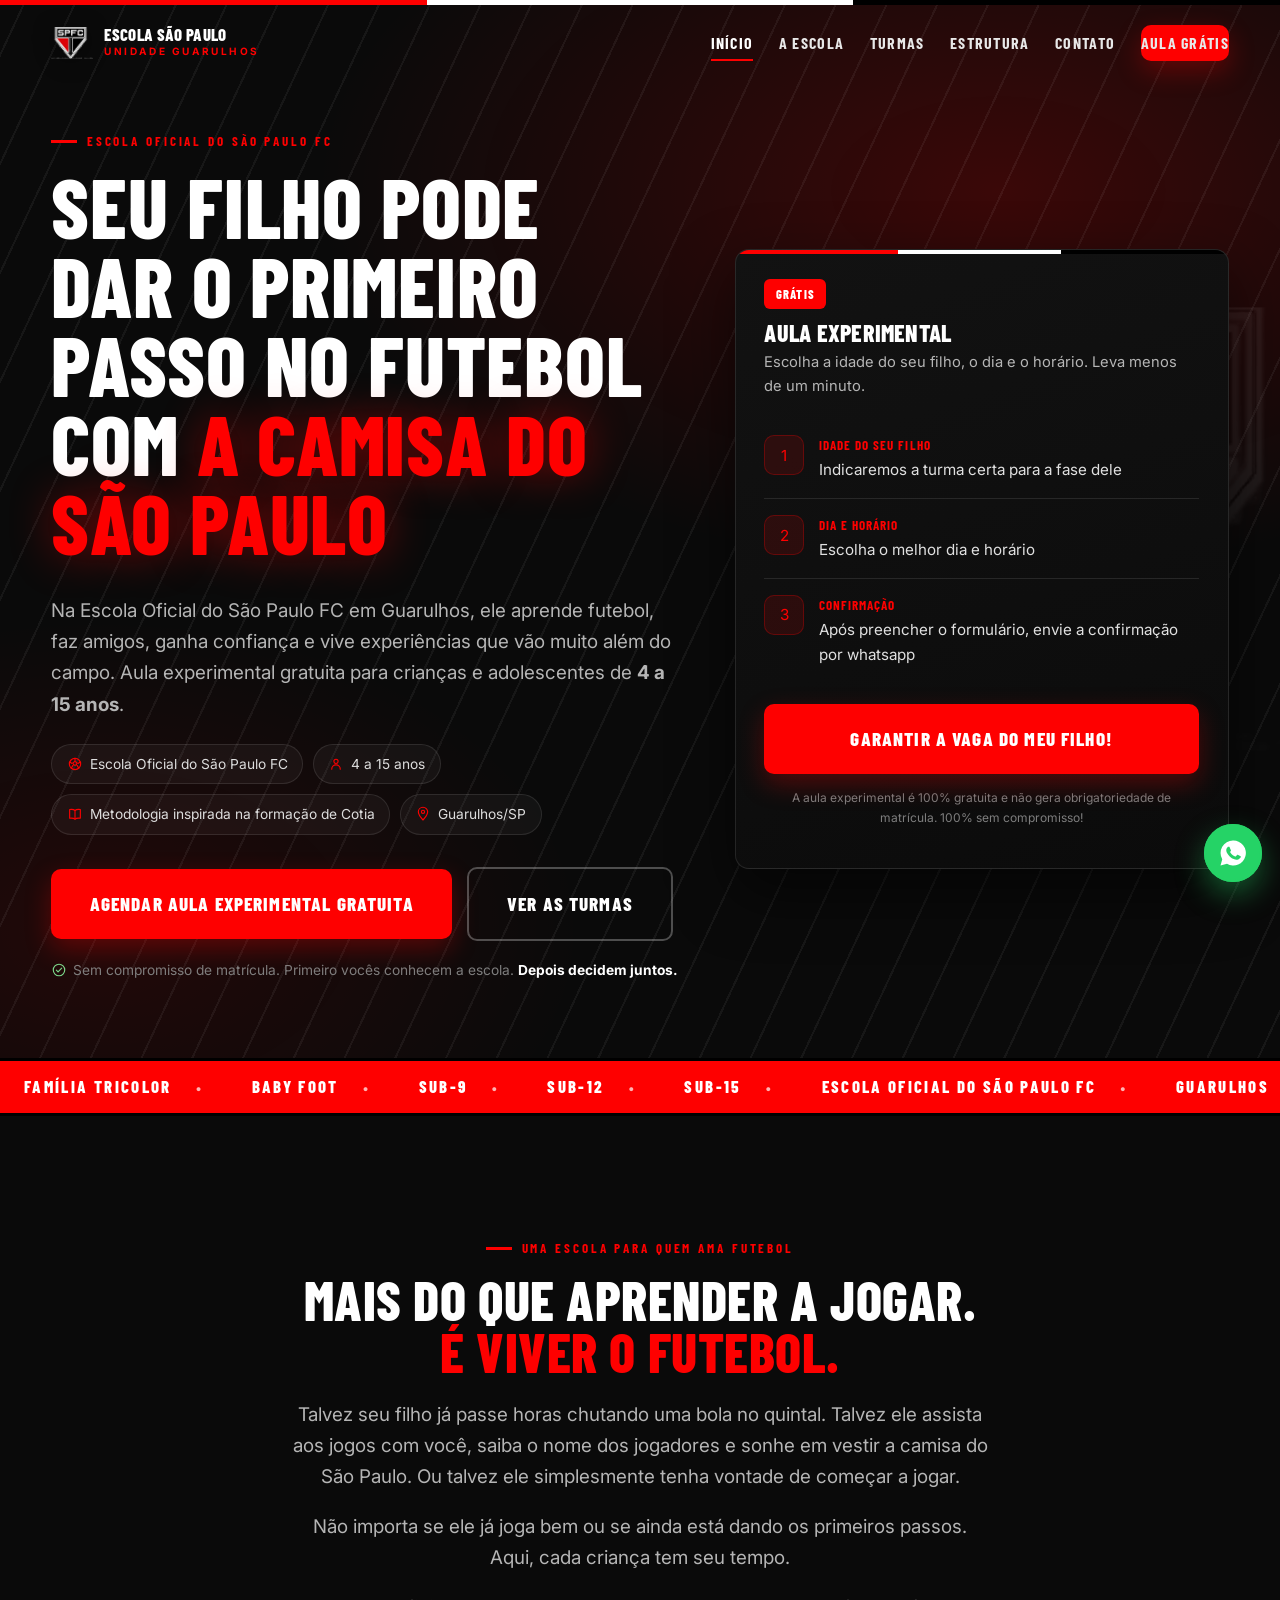
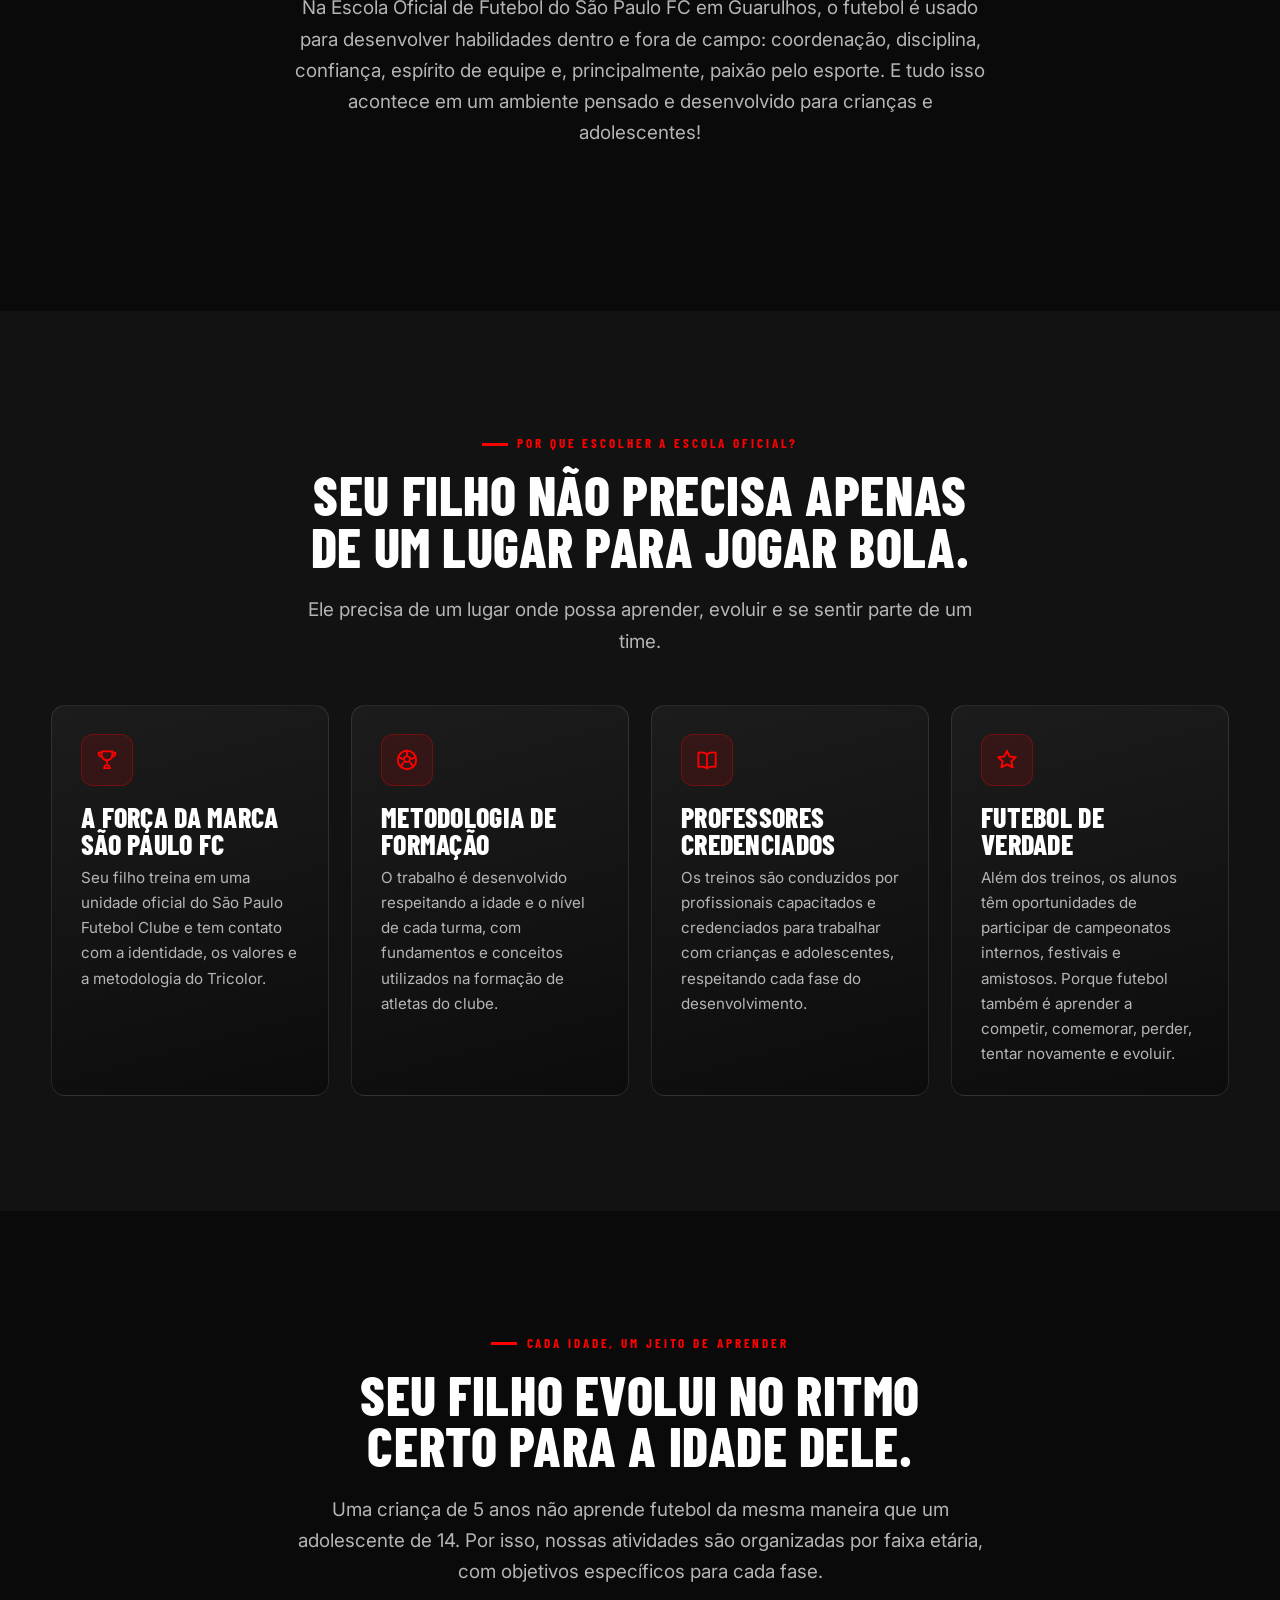
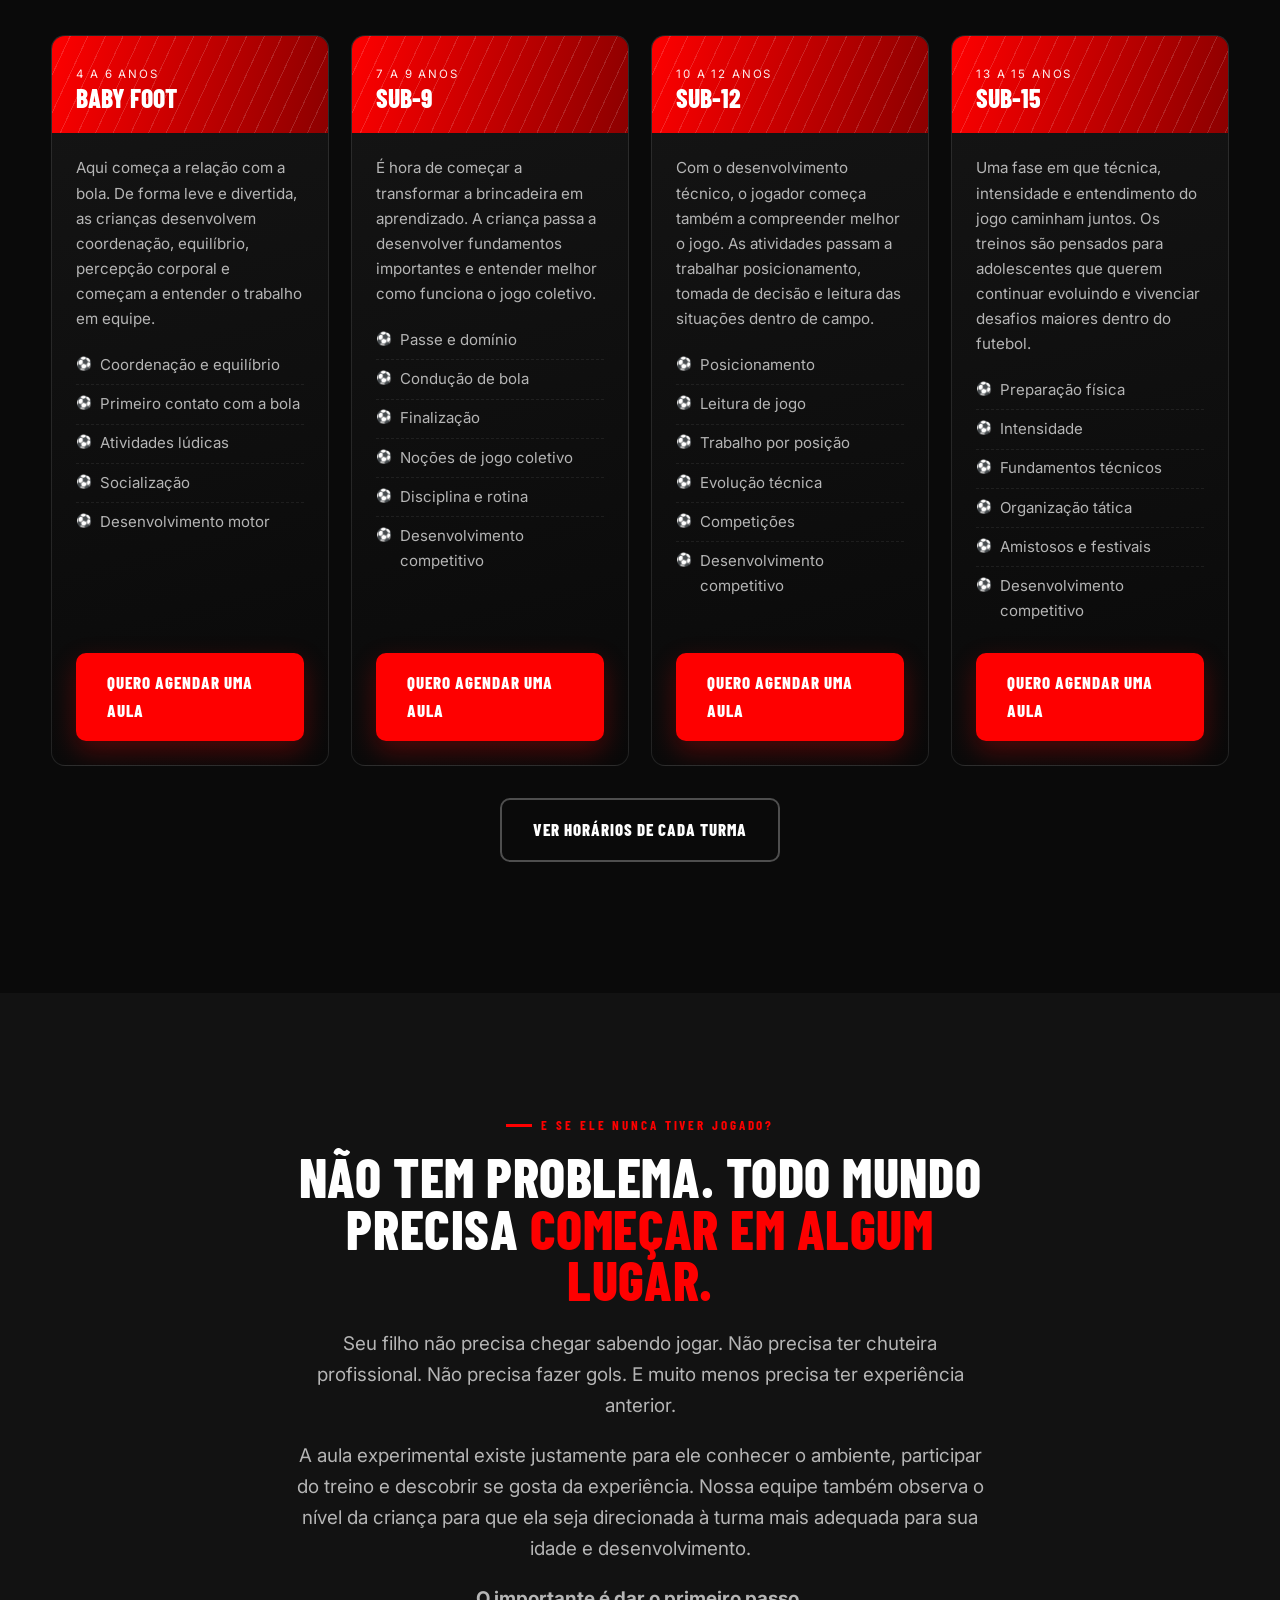
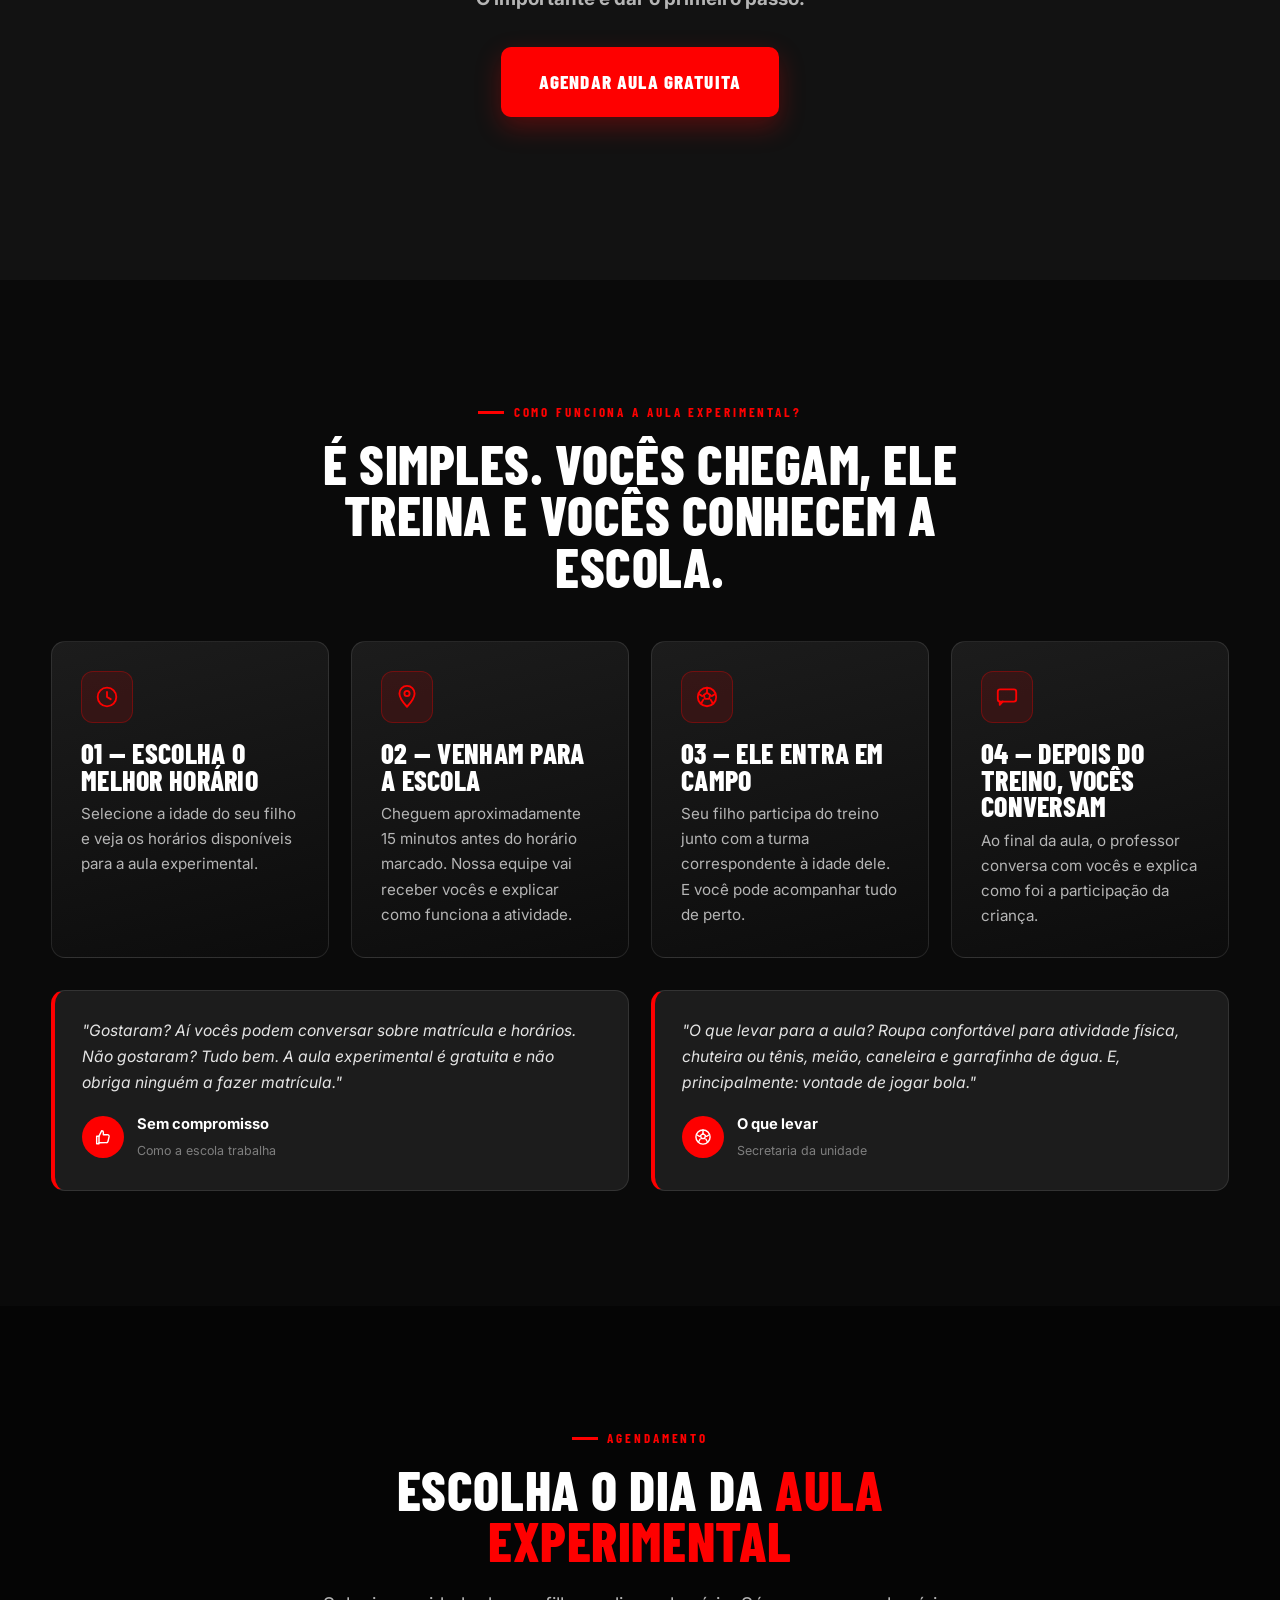
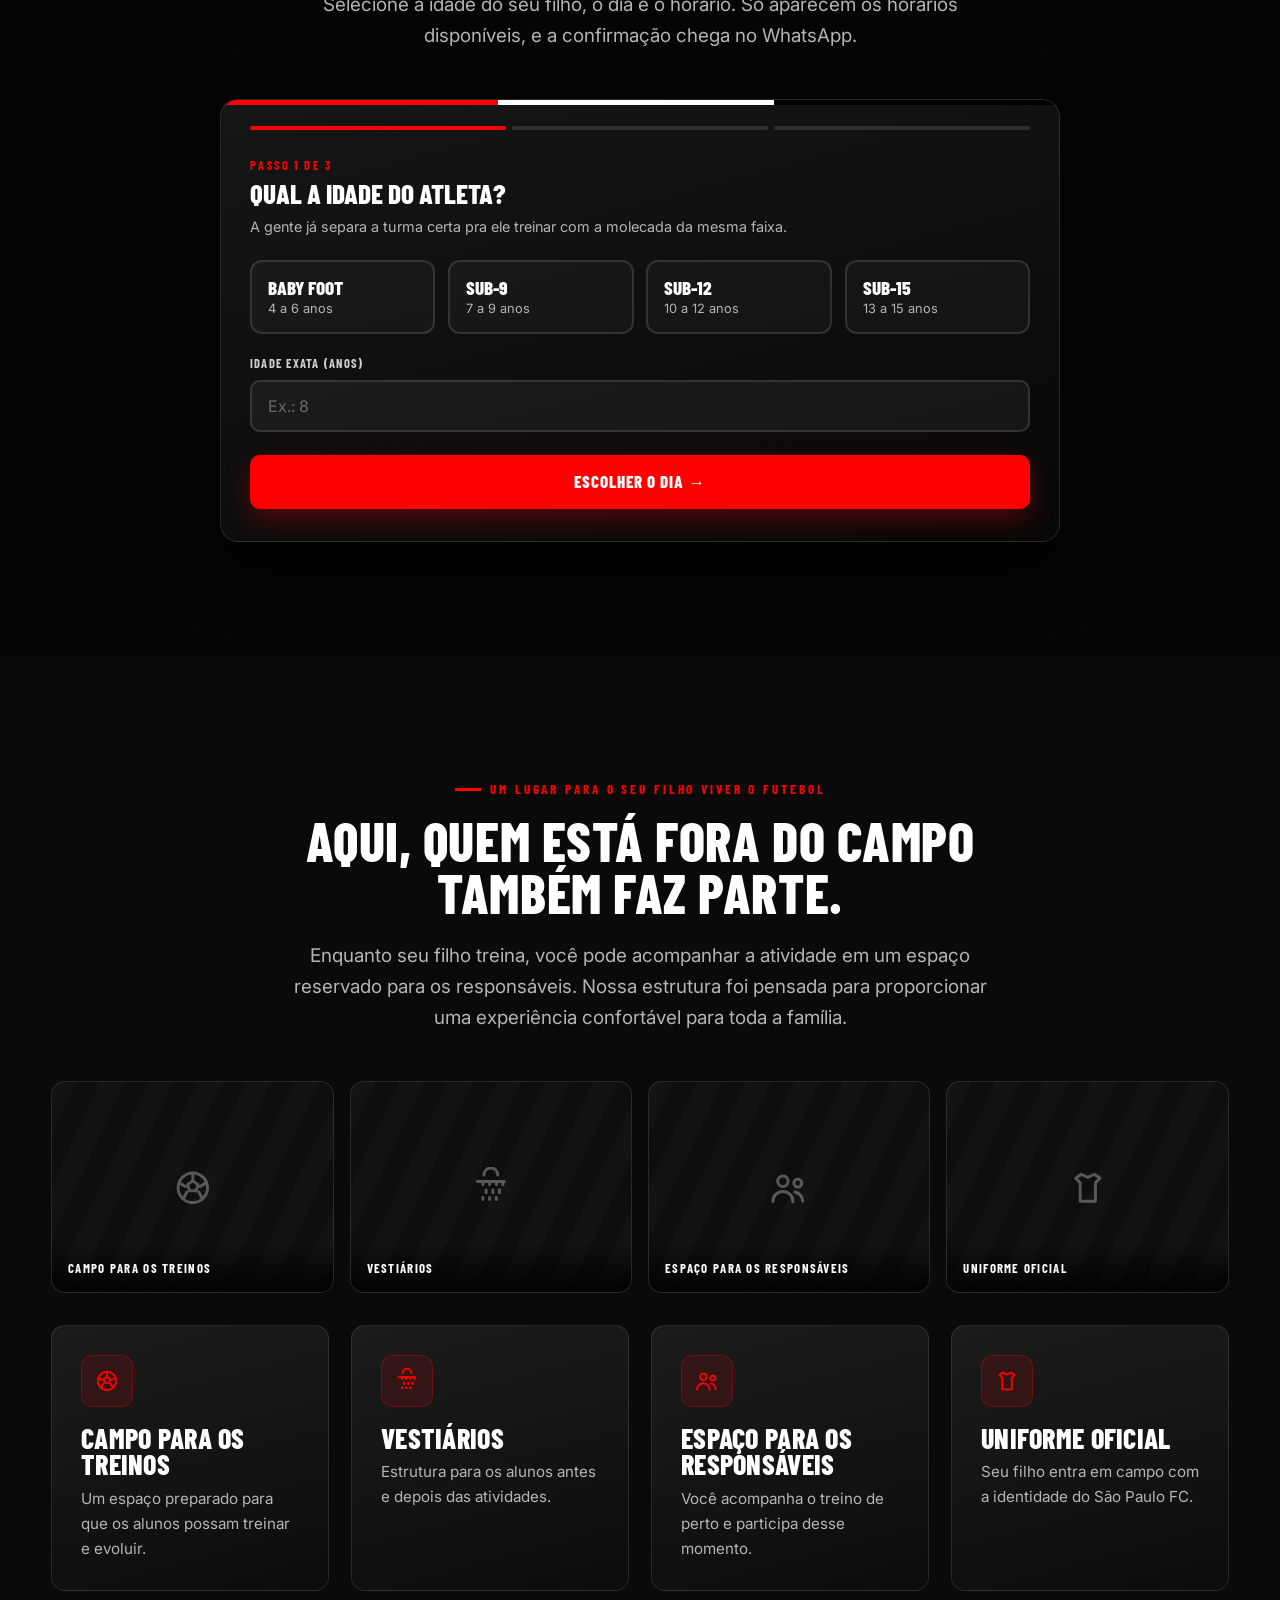
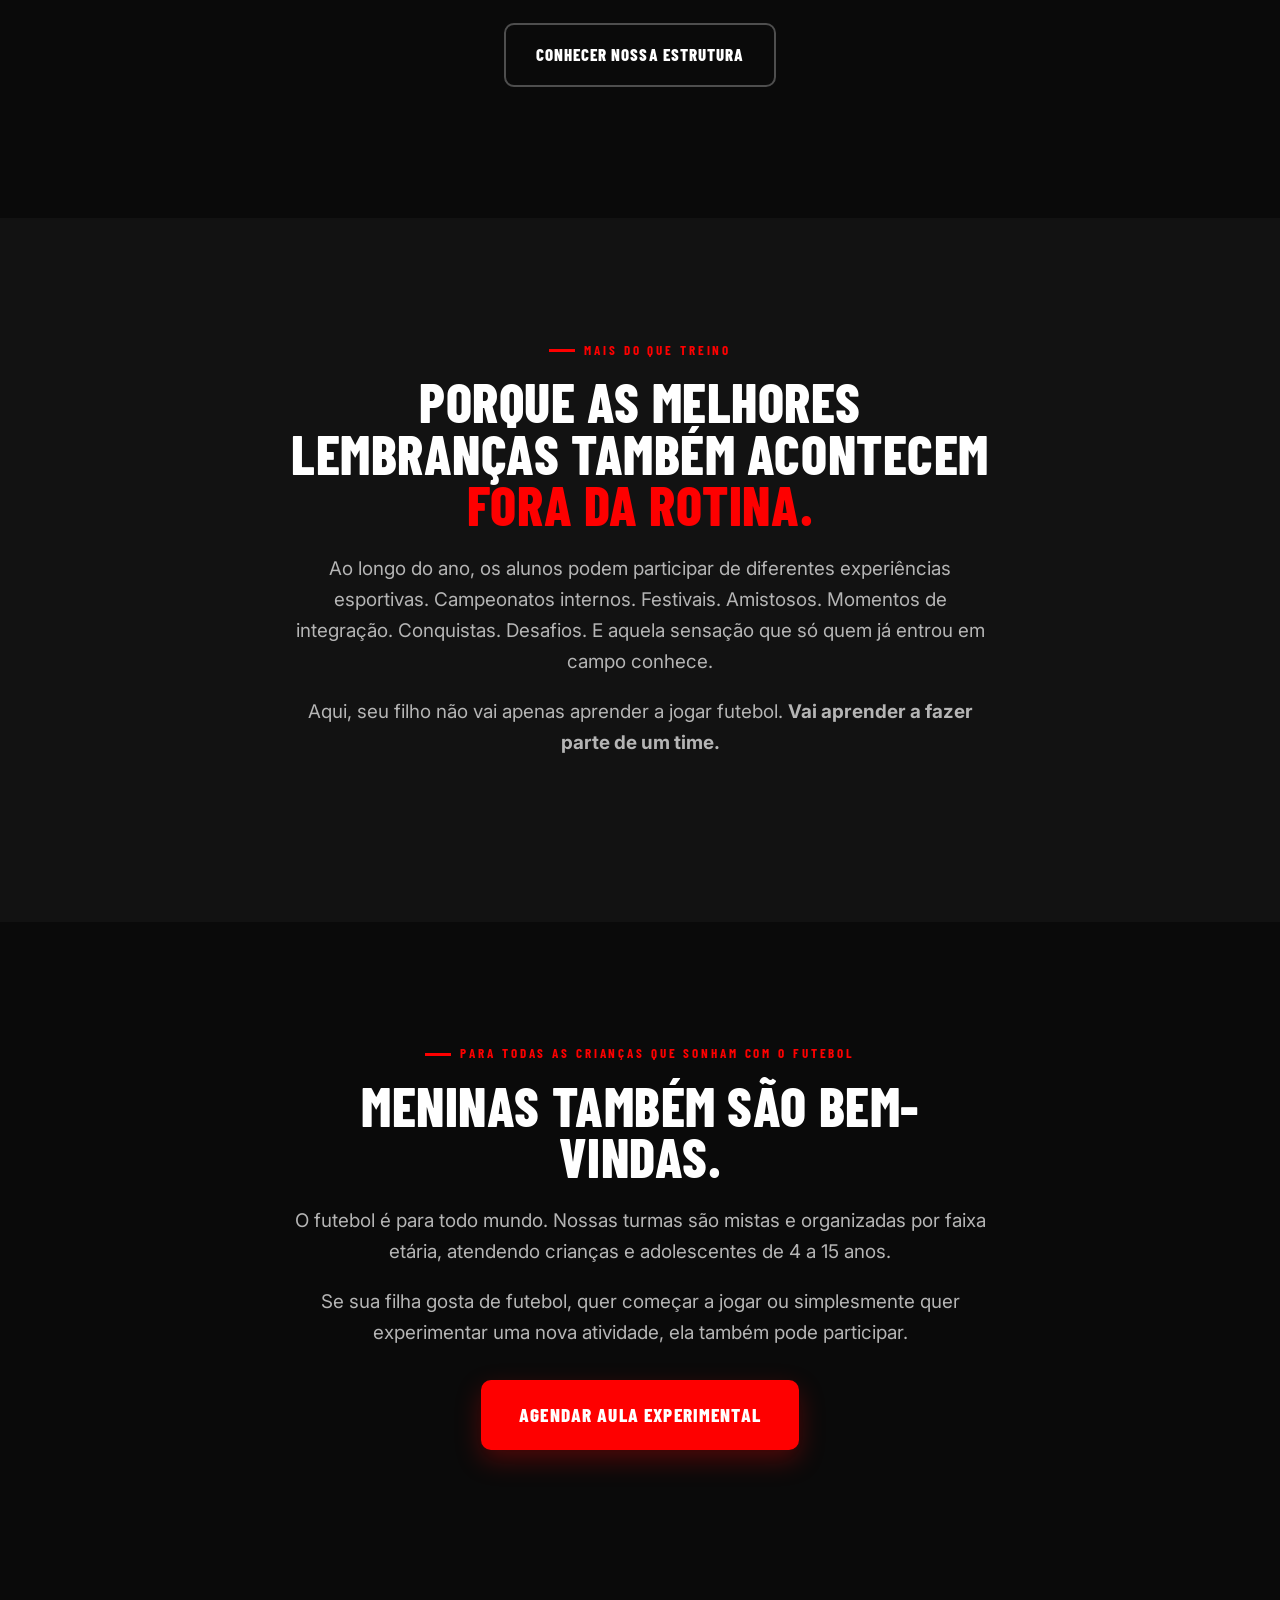
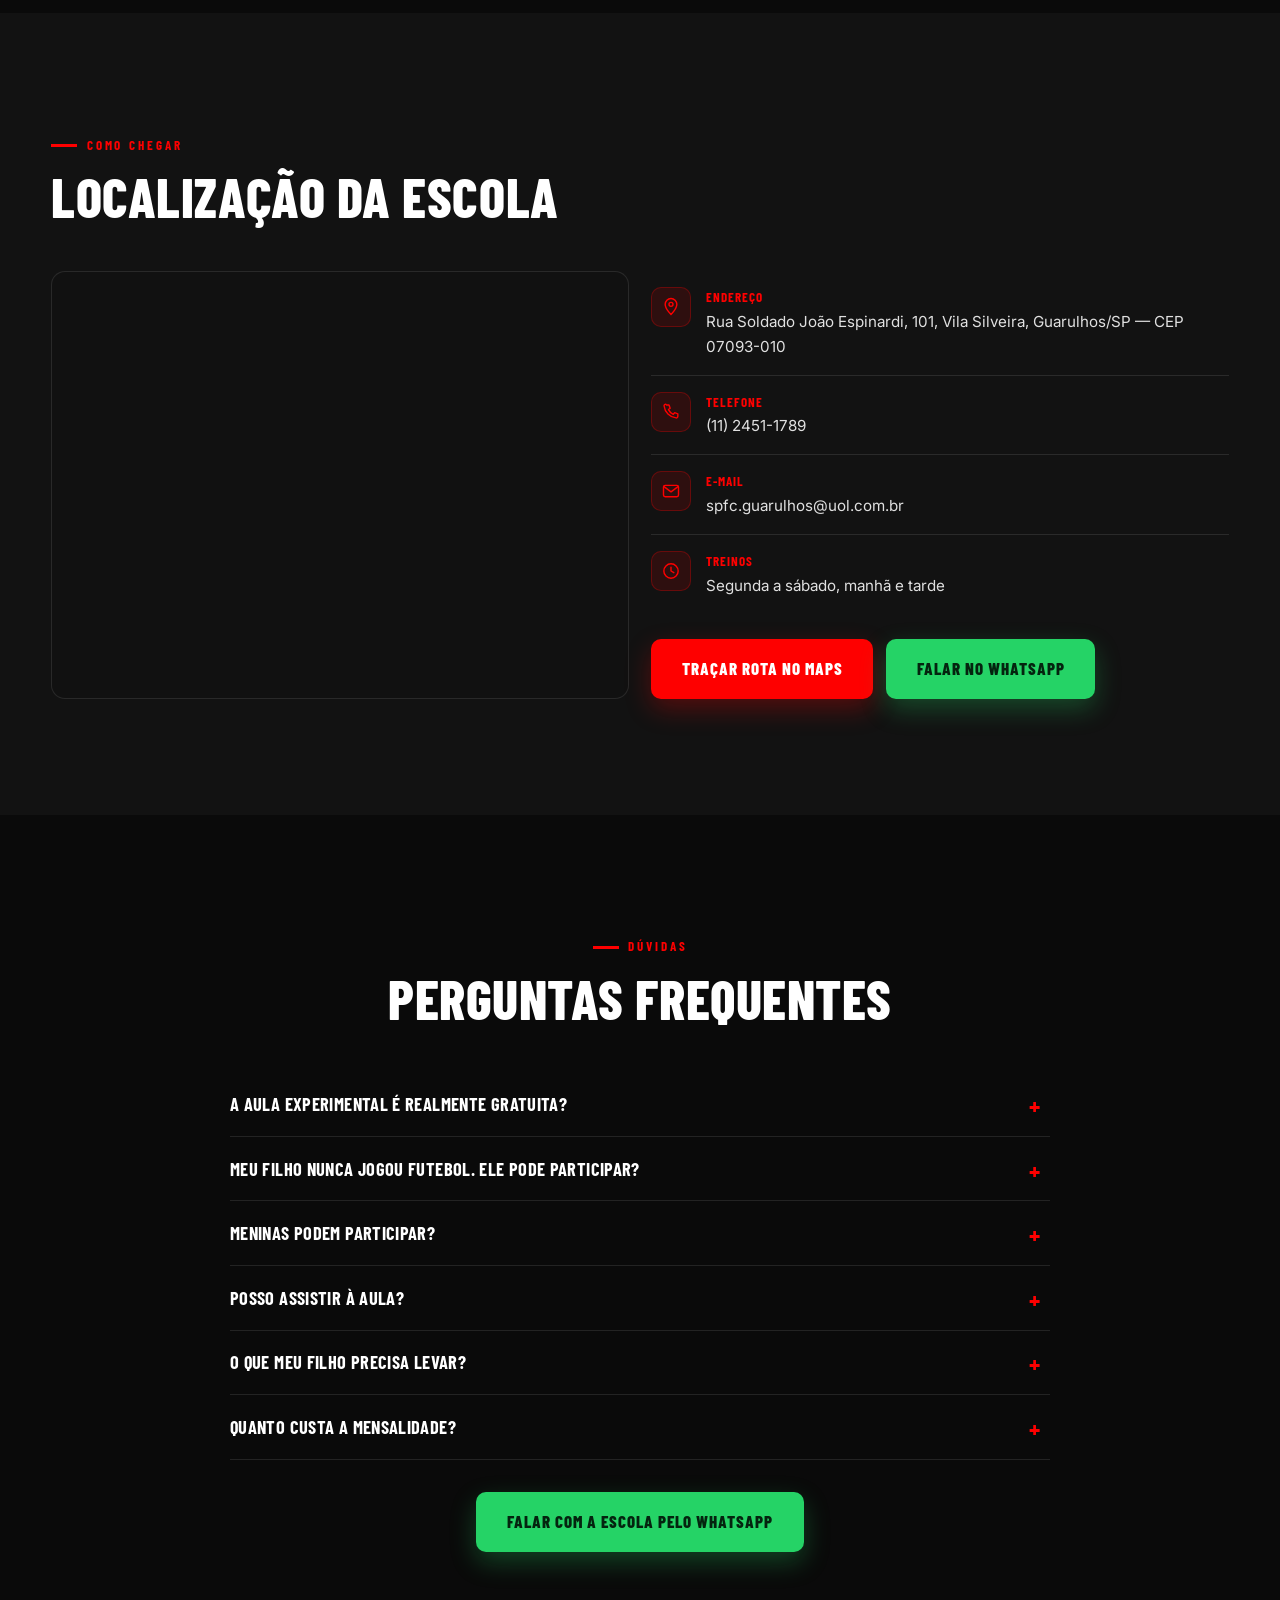
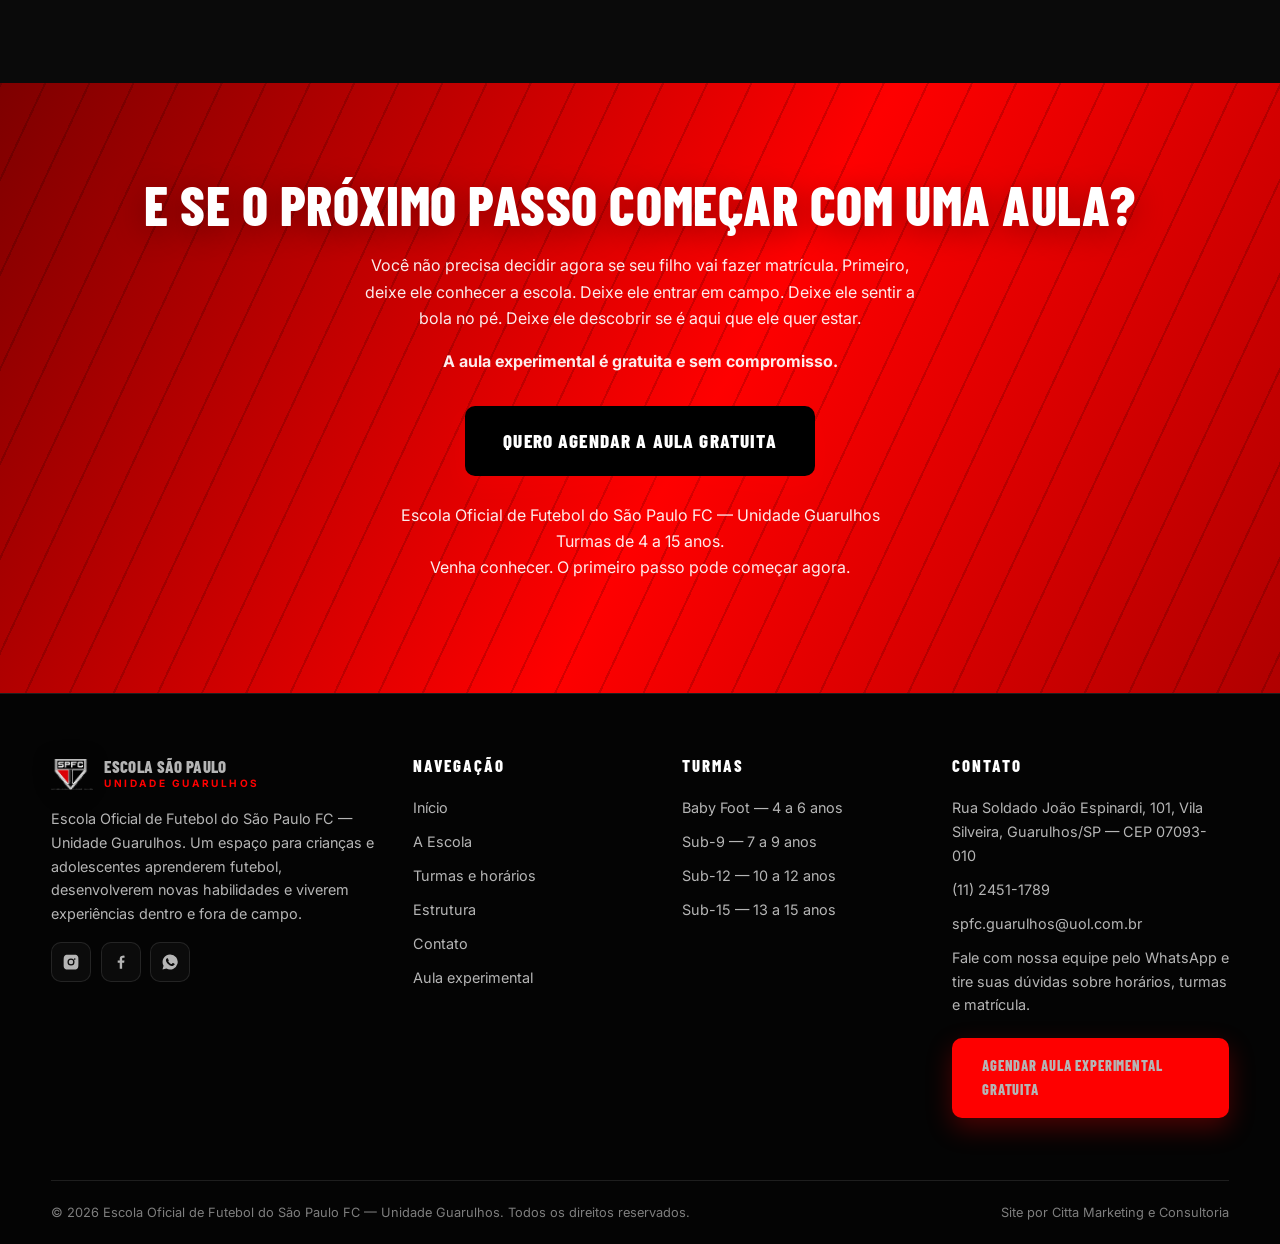
==== commit 1e5b6266: "Corrige favicon para o escudo real do SPFC (era um placeholder generico) Co-Authored-By: Claude Sonn" ====
--- a/index.html
+++ b/index.html
@@ -18,8 +18,8 @@
 <meta property="og:image" content="https://spfcguarulhos.com.br/assets/img/og.png">
 <meta name="twitter:card" content="summary_large_image">
 
-<link rel="icon" href="assets/img/escudo.svg" type="image/svg+xml">
-<link rel="apple-touch-icon" href="assets/img/escudo.svg">
+<link rel="icon" href="assets/img/escudo-alta.png" type="image/png">
+<link rel="apple-touch-icon" href="assets/img/escudo-alta.png">
 
 <link rel="preconnect" href="https://fonts.googleapis.com">
 <link rel="preconnect" href="https://fonts.gstatic.com" crossorigin>
--- a/assets/css/style.css
+++ b/assets/css/style.css
@@ -250,7 +250,7 @@
 .card p{color:var(--mute);font-size:.95rem;margin:0}
 
 /* ---------- Ícones (substituem os emojis) ---------- */
-svg.i{display:block;flex-shrink:0}
+svg.i{display:inline-block;flex-shrink:0;width:1em;height:1em;vertical-align:-0.15em}
 .card .ico svg.i{width:26px;height:26px}
 .info-list .ic{color:var(--red)}
 .info-list .ic svg.i{width:20px;height:20px}
@@ -259,6 +259,7 @@
 .quote .av svg.i{width:20px;height:20px}
 .badge b{display:inline-flex;align-items:center;gap:.35rem}
 .badge svg.i{width:16px;height:16px}
+.hero-note svg.i{width:16px;height:16px;color:#7CD98B;vertical-align:-3px;margin-right:2px}
 
 /* ---------- Números ---------- */
 .stats{display:grid;grid-template-columns:repeat(4,1fr);gap:1rem;text-align:center}
